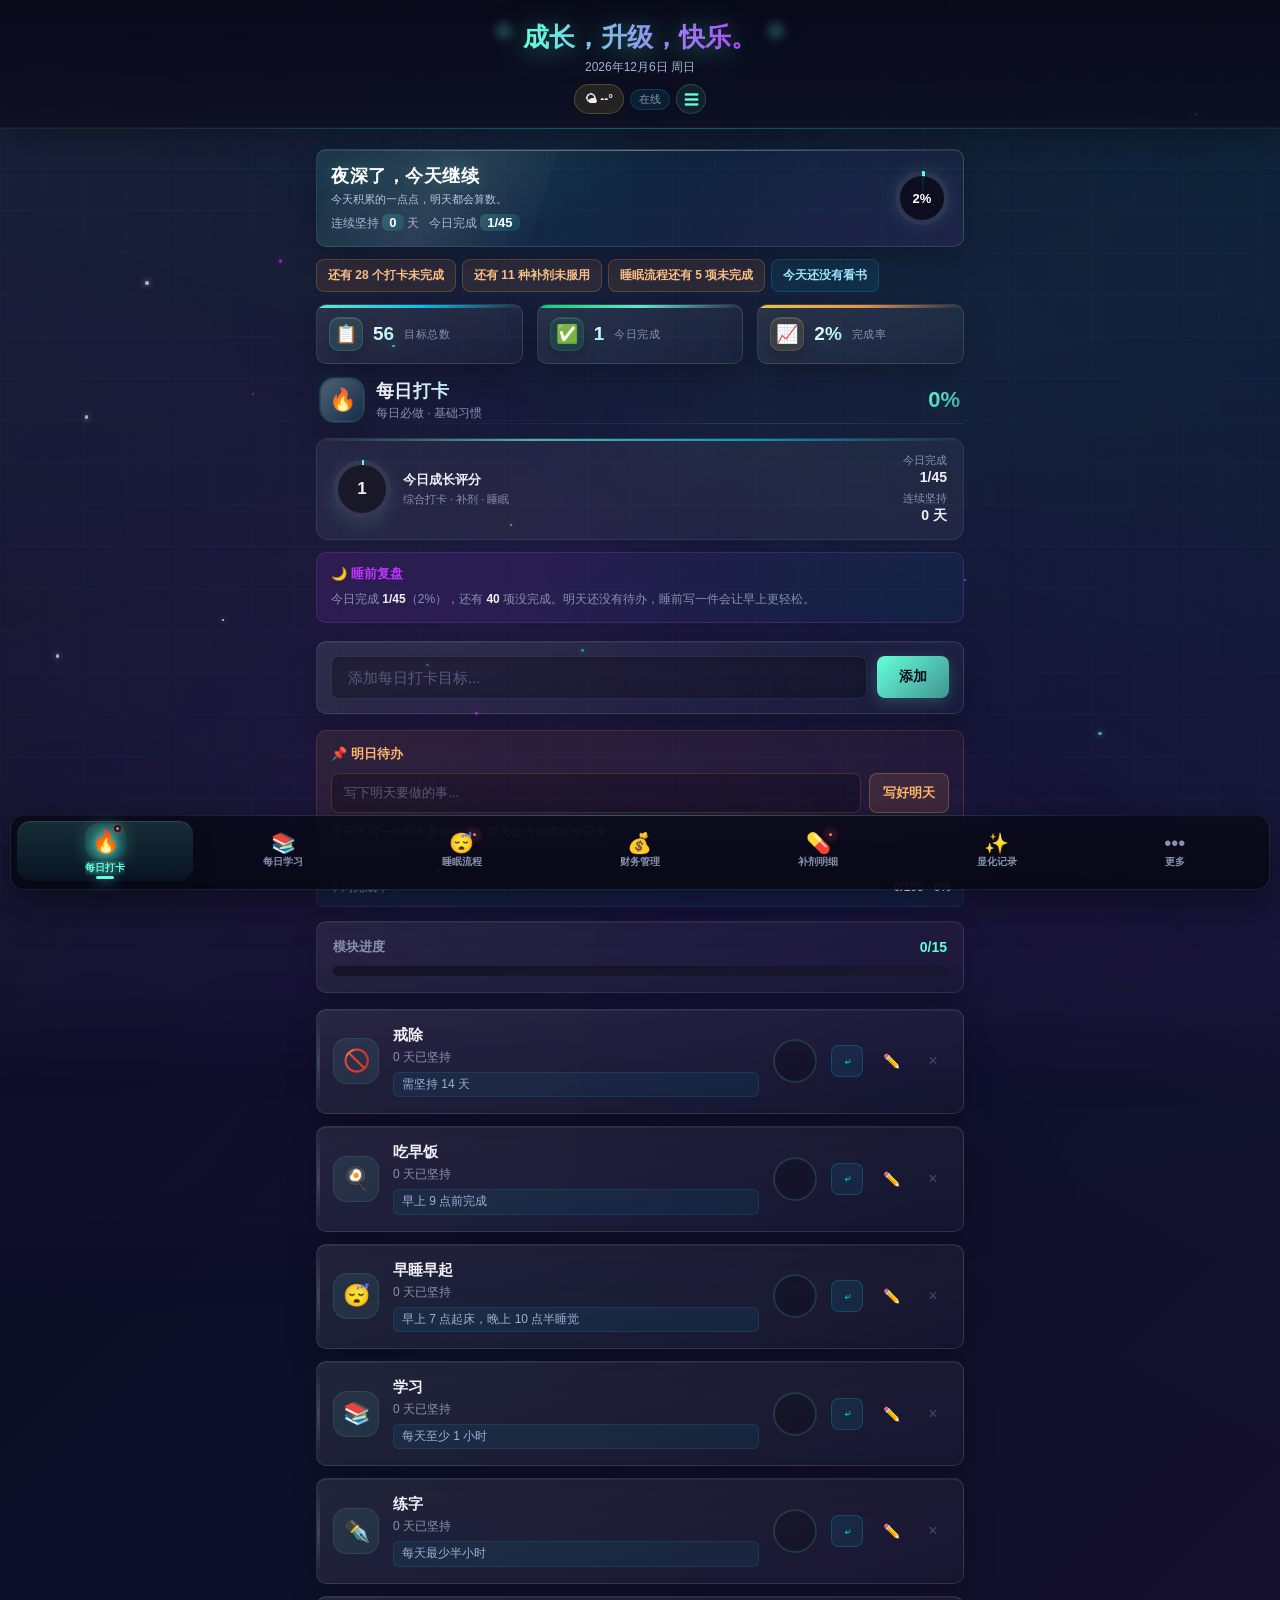
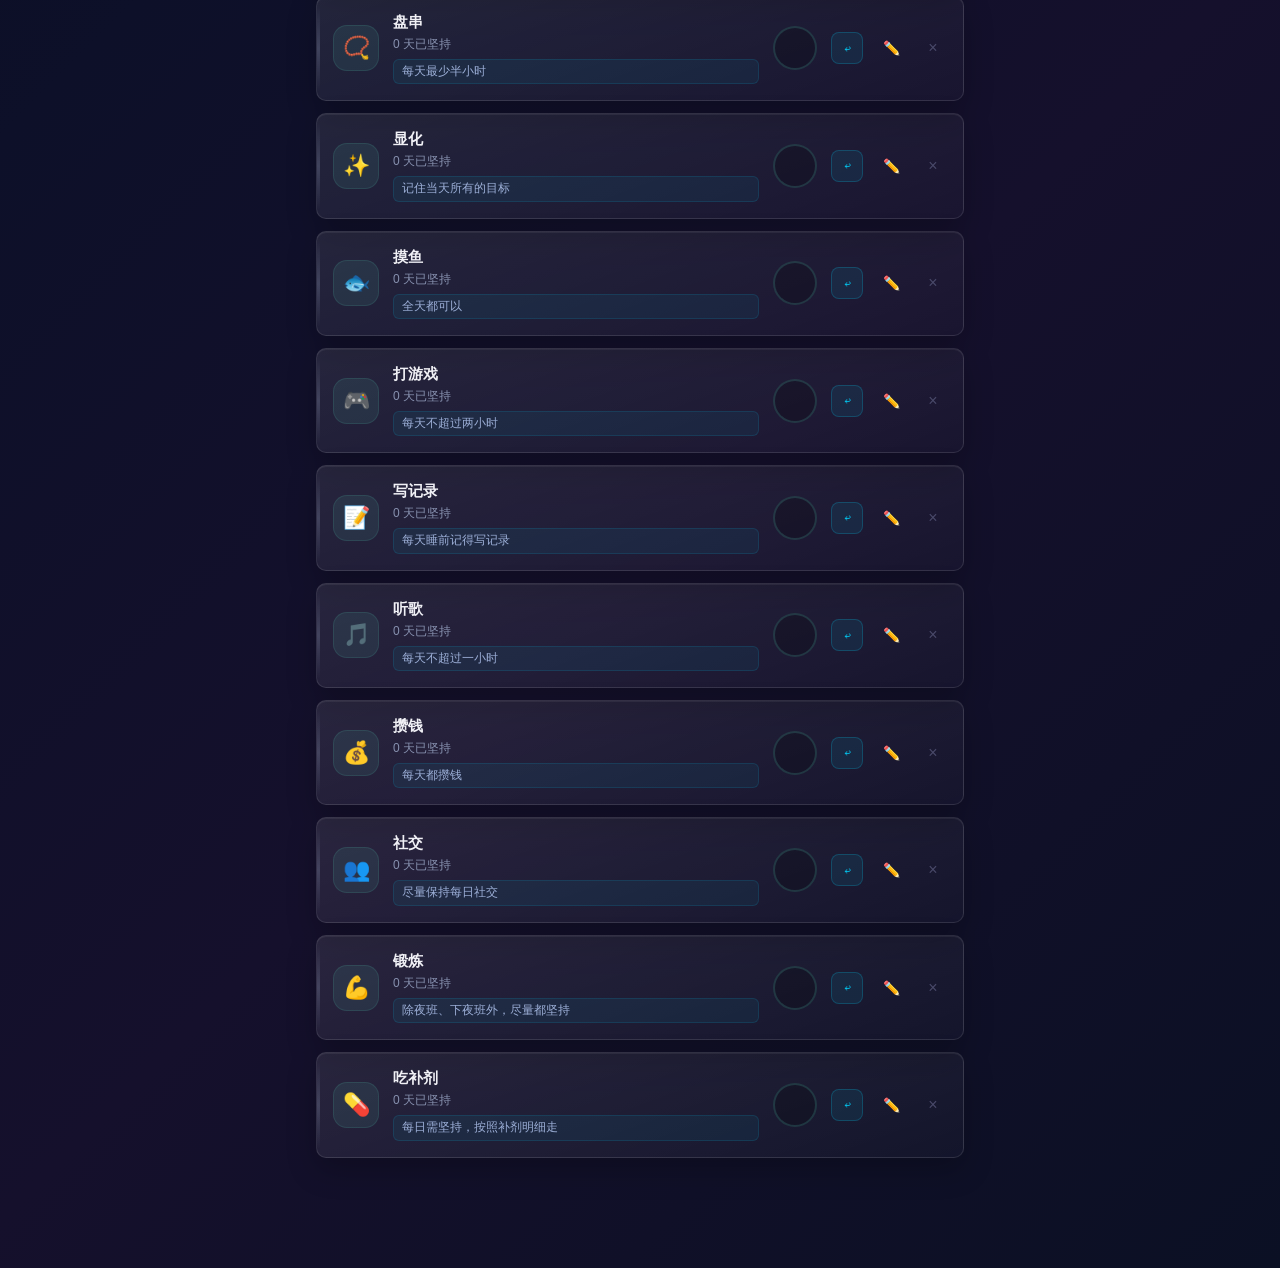
==== index.html @ 3c32c666 "初始提交：成长 APP（习惯打卡 + 财务管理 + 存款资产每日收益记账） - 14 个功能模块：打卡/日历/统计/学习/睡眠/财务/补剂/健身/购物/身体/读书/问答/显化/自由 - 财务模块新增：" ====
<!DOCTYPE html>
<html lang="zh-CN">
<head>
  <meta charset="UTF-8">
  <meta name="viewport" content="width=device-width, initial-scale=1.0, viewport-fit=cover">
  <meta name="theme-color" content="#0f0f23">
  <meta name="apple-mobile-web-app-capable" content="yes">
  <meta name="apple-mobile-web-app-status-bar-style" content="black-translucent">
  <meta name="apple-mobile-web-app-title" content="成长">
  <meta name="mobile-web-app-capable" content="yes">
  <meta name="application-name" content="成长">
  <meta name="msapplication-TileColor" content="#0f0f23">
  <meta name="msapplication-navbutton-color" content="#0f0f23">
  <link rel="apple-touch-icon" href="icon-192.png">
  <link rel="icon" type="image/png" href="icon-192.png">
  <link rel="manifest" href="manifest.webmanifest">
  <title>成长</title>
  <link rel="stylesheet" href="assets/app.css">
</head>
<body>
  <div class="splash-screen" id="splashScreen" aria-hidden="true">
    <div class="splash-backdrop">
      <div class="splash-sweep"></div>
      <div class="splash-stars">
        <span style="left:12%;top:18%"></span>
        <span style="left:78%;top:14%"></span>
        <span style="left:86%;top:62%"></span>
        <span style="left:16%;top:72%"></span>
        <span style="left:68%;top:84%"></span>
        <span style="left:34%;top:10%"></span>
      </div>
    </div>
    <div class="splash-mark">
      <div class="splash-ring"></div>
      <div class="splash-ring second"></div>
      <div class="splash-ring third"></div>
      <span class="splash-orbit one"></span>
      <span class="splash-orbit two"></span>
      <div class="splash-core">升</div>
      <span class="splash-spark one"></span>
      <span class="splash-spark two"></span>
      <span class="splash-spark three"></span>
      <span class="splash-spark four"></span>
    </div>
    <div class="splash-title">成长，升级，快乐。</div>
    <div class="splash-sub">你的每一步都算数</div>
    <div class="splash-bar"><i></i></div>
  </div>
  <div class="orb orb-1"></div>
  <div class="orb orb-2"></div>
  <div class="orb orb-3"></div>
  <div class="grid-bg"></div>
  <div class="bg-mesh"></div>
  <div class="bg-swirl"></div>
  <div class="bg-particles" id="starDustWrap" aria-hidden="true"></div>

  <header>
    <div class="header-brand">
      <h1>成长，升级，快乐。</h1>
      <div class="date" id="todayDate"></div>
    </div>
    <div class="header-actions">
      <span id="weatherWidget" class="weather-widget" onclick="updateWeather()" title="点击刷新天气">🌤 --°</span>
      <span id="netStatus" class="net-status">•••</span>
      <button class="header-menu-btn" onclick="openHeaderMenu()" title="更多工具" aria-label="更多工具">☰</button>
    </div>
  </header>

  <div class="container" role="main">
    <div id="dailyHero" class="daily-hero">
      <div class="daily-hero-main">
        <div class="daily-greeting" id="dailyGreeting"></div>
        <div class="daily-quote" id="dailyQuote"></div>
        <div class="daily-meta">
          <span>连续坚持 <b id="overallStreak">0</b> 天</span>
          <span>今日完成 <b id="heroDone">0/0</b></span>
        </div>
      </div>
      <div class="daily-hero-ring" id="heroRing"><span id="heroPct">0%</span></div>
    </div>

    <div id="dailyTips" class="daily-tips"></div>

    <div class="stats" id="statsBox">
      <div class="stat-card">
        <div class="icon-wrap">📋</div>
        <div class="num" id="sTotal">0</div>
        <div class="label">目标总数</div>
      </div>
      <div class="stat-card">
        <div class="icon-wrap">✅</div>
        <div class="num" id="sDone">0</div>
        <div class="label">今日完成</div>
      </div>
      <div class="stat-card">
        <div class="icon-wrap">📈</div>
        <div class="num" id="sRate">0%</div>
        <div class="label">完成率</div>
      </div>
    </div>

    <div id="moduleContent"></div>
  </div>

  <div id="updateBanner" class="update-banner" style="display:none">
    <span>发现新版本，请刷新</span>
    <button onclick="location.reload(true)">刷新</button>
  </div>

  <div id="achievementToast" class="achievement-toast" style="display:none"></div>

  <div id="lockOverlay" class="lock-overlay" style="display:none">
    <div class="lock-box">
      <div class="lock-icon">🔒</div>
      <input type="password" id="lockPinInput" inputmode="numeric" aria-label="PIN 码" maxlength="6" placeholder="输入 4-6 位 PIN">
      <button onclick="unlockApp()">解锁</button>
      <div class="lock-hint">应用已启用 PIN 保护</div>
    </div>
  </div>

  <div id="undoBar" class="undo-bar" style="display:none">
    <span id="undoText">已删除</span>
    <button onclick="undoLastDelete()">撤销</button>
  </div>

  <nav class="bottom-nav" role="navigation" aria-label="底部导航">
    <div class="nav-items" id="navItems"></div>
  </nav>

  <div class="overlay" id="navMoreOverlay" onclick="closeNavMore(event)">
    <div class="modal nav-more-modal" role="dialog" aria-modal="true"onclick="event.stopPropagation()">
      <div class="modal-header">
        <h3>全部模块</h3>
        <button class="close" aria-label="关闭" onclick="closeNavMore()">&times;</button>
      </div>
      <div class="nav-more-grid" id="navMoreGrid"></div>
    </div>
  </div>

  <div class="overlay" id="headerMenuOverlay" onclick="closeHeaderMenu(event)">
    <div class="modal header-menu-modal" role="dialog" aria-modal="true"onclick="event.stopPropagation()">
      <div class="modal-header">
        <h3>工具菜单</h3>
        <button class="close" aria-label="关闭" onclick="closeHeaderMenu()">&times;</button>
      </div>
      <div class="header-menu-grid">
        <button class="header-menu-item" onclick="closeHeaderMenu(); forceRefresh()"><span class="header-menu-icon">🔄</span><span>刷新</span></button>
        <button class="header-menu-item" onclick="closeHeaderMenu(); toggleBgMotion()"><span class="header-menu-icon">🌌</span><span>背景动态</span></button>
        <button class="header-menu-item" onclick="closeHeaderMenu(); openPersonalizeModal()"><span class="header-menu-icon">🎨</span><span>个性化</span></button>
        <button class="header-menu-item" onclick="closeHeaderMenu(); openBackupModal()"><span class="header-menu-icon">💾</span><span>备份</span></button>
        <button class="header-menu-item" onclick="closeHeaderMenu(); openStatsModal()"><span class="header-menu-icon">📊</span><span>统计</span></button>
        <button class="header-menu-item" onclick="closeHeaderMenu(); openWeeklyReport()"><span class="header-menu-icon">📅</span><span>周报</span></button>
        <button class="header-menu-item" onclick="closeHeaderMenu(); openCalendarOverviewModal()"><span class="header-menu-icon">📅</span><span>总览</span></button>
        <button class="header-menu-item" onclick="closeHeaderMenu(); openReminderModal()"><span class="header-menu-icon">🔔</span><span>提醒</span></button>
        <button class="header-menu-item" onclick="closeHeaderMenu(); openAchievementsModal()"><span class="header-menu-icon">🏆</span><span>成就</span></button>
        <button class="header-menu-item" onclick="closeHeaderMenu(); openPinModal()"><span class="header-menu-icon">🔒</span><span>锁</span></button>
        <button class="header-menu-item" onclick="closeHeaderMenu(); showDiagnostics()"><span class="header-menu-icon">🔍</span><span>诊断</span></button>
      </div>
    </div>
  </div>

  <div class="overlay" id="overlay" onclick="closeModal(event)">
    <div class="modal" role="dialog" aria-modal="true"onclick="event.stopPropagation()">
      <div class="modal-header">
        <h3 id="modalTitle">打卡记录</h3>
        <button class="close" aria-label="关闭" onclick="closeModal()">&times;</button>
      </div>
      <div class="calendar" id="calendar"></div>
    </div>
  </div>

  <div class="overlay" id="noteOverlay" onclick="closeNoteModal(event)">
    <div class="modal wide" role="dialog" aria-modal="true"onclick="event.stopPropagation()">
      <div class="modal-header">
        <h3 id="noteModalTitle">记录数据</h3>
        <button class="close" aria-label="关闭" onclick="closeNoteModal()">&times;</button>
      </div>
      <p style="font-size:13px;color:var(--text2);margin-bottom:12px;">记录本次打卡的相关数据或备注：</p>
      <textarea class="note-input" id="noteInput" placeholder="输入数据..."></textarea>
      <div class="modal-actions">
        <button class="btn-secondary" onclick="closeNoteModal()">取消</button>
        <button class="btn-primary" onclick="confirmNote()">确认打卡</button>
      </div>
    </div>
  </div>

  <div class="overlay" id="fuelOverlay" onclick="closeFuelModal(event)">
    <div class="modal wide" role="dialog" aria-modal="true"onclick="event.stopPropagation()">
      <div class="modal-header">
        <h3>⛽ 加油记录</h3>
        <button class="close" aria-label="关闭" onclick="closeFuelModal()">&times;</button>
      </div>
      <div class="body-form-row">
        <label>加油日期</label>
        <input type="date" class="fund-form-input" id="fuelDate">
      </div>
      <div class="body-form-row">
        <div class="form-grid">
          <div>
            <label>加油时间</label>
            <input type="time" class="fund-form-input" id="fuelTime">
          </div>
          <div>
            <label>加油量（升）</label>
            <input type="number" class="fund-form-input" id="fuelLiters" min="0" step="0.01" placeholder="如：45.6">
          </div>
        </div>
      </div>
      <div class="body-form-row">
        <label>本次加油后一共走了多远（公里）</label>
        <input type="number" class="fund-form-input" id="fuelDistance" min="0" step="0.1" placeholder="如：520">
      </div>
      <div class="modal-actions">
        <button class="btn-secondary" id="fuelDeleteBtn" onclick="deleteFuelRecord()" style="display:none">取消本次记录</button>
        <button class="btn-secondary" onclick="closeFuelModal()">取消</button>
        <button class="btn-primary" onclick="saveFuelRecord()">保存</button>
      </div>
    </div>
  </div>

  <div class="overlay" id="makeupOverlay" onclick="closeMakeupModal(event)">
    <div class="modal" role="dialog" aria-modal="true"onclick="event.stopPropagation()">
      <div class="modal-header">
        <h3>↩ 补卡</h3>
        <button class="close" aria-label="关闭" onclick="closeMakeupModal()">&times;</button>
      </div>
      <input type="hidden" id="makeupHabitId">
      <input type="hidden" id="makeupModuleId">
      <div class="reminder-row">
        <label>补卡日期</label>
        <input type="date" class="fund-form-input" id="makeupDate">
      </div>
      <div class="reminder-row">
        <label>备注（可选）</label>
        <textarea class="note-input" id="makeupNote" placeholder="例如：当天太忙忘记打卡，事后补记..." style="min-height:80px;margin-bottom:0"></textarea>
      </div>
      <div class="modal-actions">
        <button class="btn-secondary" onclick="closeMakeupModal()">取消</button>
        <button class="btn-primary" onclick="saveMakeupRecord()">确认补卡</button>
      </div>
    </div>
  </div>

  <!-- 目标设置弹窗 -->
  <div class="overlay" id="targetOverlay" onclick="closeTargetModal(event)">
    <div class="modal" role="dialog" aria-modal="true"onclick="event.stopPropagation()">
      <div class="modal-header">
        <h3>🎯 目标与预算</h3>
        <button class="close" aria-label="关闭" onclick="closeTargetModal()">&times;</button>
      </div>
      <p style="font-size:13px;color:var(--text2);margin-bottom:8px">设定你的存款目标金额：</p>
      <input type="number" class="money-input" id="targetInput" placeholder="输入目标金额" min="0" step="0.01">
      <p style="font-size:13px;color:var(--text2);margin-bottom:8px">设置本月支出预算（0 表示不限制）：</p>
      <input type="number" class="money-input" id="budgetInput" placeholder="输入本月预算" min="0" step="0.01">
      <input type="text" class="note-input" id="targetNoteInput" placeholder="目标备注（如：买房首付、旅游基金...）" style="min-height:44px;margin-bottom:16px">
      <div class="modal-actions">
        <button class="btn-secondary" onclick="closeTargetModal()">取消</button>
        <button class="btn-primary" onclick="saveTarget()">保存目标</button>
      </div>
    </div>
  </div>

  <!-- 显化记录添加弹窗 -->
  <div class="overlay" id="manifestRecordOverlay" onclick="closeManifestRecordModal(event)">
    <div class="modal wide" role="dialog" aria-modal="true"onclick="event.stopPropagation()">
      <div class="modal-header">
        <h3>✨ 添加显化记录</h3>
        <button class="close" aria-label="关闭" onclick="closeManifestRecordModal()">&times;</button>
      </div>
      <div class="fund-form-row">
        <label>日期</label>
        <input type="date" class="fund-form-input" id="manifestRecordDate">
      </div>
      <div class="fund-form-row">
        <label>显化感受 / 肯定语</label>
        <textarea class="note-input" id="manifestRecordContent" placeholder="写下你今天的显化感受、肯定语或可视化内容..." style="min-height:60px;margin-bottom:0"></textarea>
      </div>
      <div class="fund-form-row">
        <label>接收到的迹象（可选）</label>
        <input type="text" class="fund-form-input" id="manifestRecordSigns" placeholder="如：看到了天使数字、遇到了巧合...">
      </div>
      <div class="fund-form-row">
        <label>感恩内容（可选）</label>
        <input type="text" class="fund-form-input" id="manifestRecordGratitude" placeholder="感谢宇宙、感谢自己...">
      </div>
      <div class="modal-actions">
        <button class="btn-secondary" onclick="closeManifestRecordModal()">取消</button>
        <button class="btn-primary" onclick="saveManifestRecord()">保存记录</button>
      </div>
    </div>
  </div>

  <!-- 诊断弹窗 -->
  <div class="overlay" id="diagOverlay" onclick="if(event.target===this)this.classList.remove('show')">
    <div class="modal wide" role="dialog" aria-modal="true"onclick="event.stopPropagation()">
      <div class="modal-header">
        <h3>🔍 数据诊断</h3>
        <button class="close" aria-label="关闭" onclick="document.getElementById('diagOverlay').classList.remove('show')">&times;</button>
      </div>
      <pre id="diagContent" style="font-size:12px;color:var(--text);background:rgba(0,0,0,0.3);padding:12px;border-radius:8px;max-height:300px;overflow-y:auto;white-space:pre-wrap;word-break:break-all"></pre>
      <div class="modal-actions">
        <button class="btn-secondary" onclick="document.getElementById('diagOverlay').classList.remove('show')">关闭</button>
        <button class="btn-primary" onclick="resetAllData()" style="background:linear-gradient(135deg,var(--danger),#ff9f43)">⚠️ 重置所有数据</button>
      </div>
    </div>
  </div>

  <!-- 备份与恢复弹窗 -->
  <div class="overlay" id="backupOverlay" onclick="closeBackupModal(event)">
    <div class="modal wide" role="dialog" aria-modal="true"onclick="event.stopPropagation()">
      <div class="modal-header">
        <h3>💾 备份与恢复</h3>
        <button class="close" aria-label="关闭" onclick="closeBackupModal()">&times;</button>
      </div>
      <input type="file" id="backupFileInput" accept=".json,application/json" style="display:none" onchange="importBackupFile(event)">
      <div class="backup-section">
        <div class="backup-section-title">手动备份</div>
        <div class="backup-actions">
          <button class="backup-btn primary" onclick="exportBackup()">📤 导出备份</button>
          <button class="backup-btn" onclick="document.getElementById('backupFileInput').click()">📥 导入备份</button>
          <button class="backup-btn" onclick="copyBackupToClipboard()">📋 复制备份文本</button>
          <button class="backup-btn" onclick="pasteBackupFromClipboard()">📋 从剪贴板导入</button>
        </div>
        <p class="backup-hint">导出 JSON 保存到手机或电脑，也可以复制备份文本发到微信/文件传输助手，换设备时粘贴导入。</p>
      </div>
      <div class="backup-section">
        <div class="backup-section-title">🔒 加密备份（更安全）</div>
        <div class="backup-actions">
          <button class="backup-btn primary" onclick="exportEncryptedBackup()">🔐 导出加密备份</button>
          <button class="backup-btn" onclick="document.getElementById('encryptedBackupFileInput').click()">🔓 导入加密备份</button>
        </div>
        <input type="file" id="encryptedBackupFileInput" accept=".bin,.enc" style="display:none" onchange="importEncryptedBackupFile(event)">
        <p class="backup-hint">加密备份需要设置密码，数据以二进制格式保存，即使文件被他人获取也无法读取内容。</p>
      </div>
      <div class="backup-section">
        <div class="backup-section-title">删除 / 重置前自动备份</div>
        <div id="autoBackupList" class="backup-list"></div>
      </div>
      <div class="modal-actions">
        <button class="btn-secondary" onclick="closeBackupModal()">关闭</button>
      </div>
    </div>
  </div>

  <!-- 通用编辑弹窗 -->
  <div class="overlay" id="editOverlay" onclick="closeEditModal(event)">
    <div class="modal wide" role="dialog" aria-modal="true"onclick="event.stopPropagation()">
      <div class="modal-header">
        <h3 id="editModalTitle">编辑</h3>
        <button class="close" aria-label="关闭" onclick="closeEditModal()">&times;</button>
      </div>
      <div id="editFormFields"></div>
      <div class="modal-actions">
        <button class="btn-secondary" onclick="closeEditModal()">取消</button>
        <button class="btn-primary" onclick="saveEditModal()">保存</button>
      </div>
    </div>
  </div>

  <!-- 统计弹窗 -->
  <div class="overlay" id="statsOverlay" onclick="closeStatsModal(event)">
    <div class="modal wide" role="dialog" aria-modal="true"onclick="event.stopPropagation()">
      <div class="modal-header">
        <h3>📊 打卡统计</h3>
        <button class="close" aria-label="关闭" onclick="closeStatsModal()">&times;</button>
      </div>
      <div class="stats-range-tabs">
        <button class="stats-range-btn active" data-range="1" onclick="setStatsRange(1)">今日</button>
        <button class="stats-range-btn" data-range="7" onclick="setStatsRange(7)">近7日</button>
        <button class="stats-range-btn" data-range="30" onclick="setStatsRange(30)">近30日</button>
        <button class="stats-range-btn" data-range="365" onclick="setStatsRange(365)">近365日</button>
      </div>
      <div class="report-actions">
        <button class="report-btn" onclick="exportReportCSV(statsRange)">📄 导出CSV</button>
        <button class="report-btn" onclick="copyStatsReport()">📋 复制报告</button>
      </div>
      <div class="stats-chart-section">
        <div class="stats-chart-title">📈 全局成长评分</div>
        <canvas class="stats-chart" id="statsGrowthChart"></canvas>
      </div>
      <div class="stats-chart-section">
        <div class="stats-chart-title">✅ 打卡完成率</div>
        <canvas class="stats-chart" id="statsCheckinChart"></canvas>
      </div>
      <div class="stats-chart-section">
        <div class="stats-chart-title">💊 补剂服用率</div>
        <canvas class="stats-chart" id="statsSupplementChart"></canvas>
      </div>
      <div class="stats-chart-section">
        <div class="stats-chart-title">✨ 显化记录数</div>
        <canvas class="stats-chart" id="statsManifestChart"></canvas>
      </div>
      <div class="modal-actions">
        <button class="btn-secondary" onclick="closeStatsModal()">关闭</button>
      </div>
    </div>
  </div>

  <!-- 每周复盘弹窗 -->
  <div class="overlay" id="weeklyOverlay" onclick="closeWeeklyReport(event)">
    <div class="modal wide" role="dialog" aria-modal="true"onclick="event.stopPropagation()">
      <div class="modal-header">
        <h3>📅 每周复盘</h3>
        <button class="close" aria-label="关闭" onclick="closeWeeklyReport()">&times;</button>
      </div>
      <div id="weeklyReportContent"></div>
      <div class="modal-actions">
        <button class="btn-secondary" onclick="closeWeeklyReport()">关闭</button>
      </div>
    </div>
  </div>

  <!-- 个性化弹窗 -->
  <div class="overlay" id="personalizeOverlay" onclick="closePersonalizeModal(event)">
    <div class="modal wide" role="dialog" aria-modal="true"onclick="event.stopPropagation()">
      <div class="modal-header">
        <h3>🎨 视觉与个性化</h3>
        <button class="close" aria-label="关闭" onclick="closePersonalizeModal()">&times;</button>
      </div>
      <div id="personalizeContent"></div>
      <div class="modal-actions">
        <button class="btn-secondary" onclick="closePersonalizeModal()">关闭</button>
      </div>
    </div>
  </div>

  <!-- 日历总览弹窗 -->
  <div class="overlay" id="calendarOverlay" onclick="closeCalendarOverviewModal(event)">
    <div class="modal wide" role="dialog" aria-modal="true"onclick="event.stopPropagation()">
      <div class="modal-header">
        <h3>📅 日历总览</h3>
        <button class="close" aria-label="关闭" onclick="closeCalendarOverviewModal()">&times;</button>
      </div>
      <div class="calendar-nav">
        <button class="calendar-nav-btn" onclick="changeCalendarMonth(-1)">‹</button>
        <span id="calendarOverviewMonth"></span>
        <button class="calendar-nav-btn" onclick="changeCalendarMonth(1)">›</button>
      </div>
      <div id="calendarOverviewBody"></div>
      <div class="calendar-legend">
        <span><span class="legend-dot check"></span> 打卡</span>
        <span><span class="legend-dot supp"></span> 补剂</span>
        <span><span class="legend-dot mani"></span> 显化</span>
      </div>
      <div class="modal-actions">
        <button class="btn-secondary" onclick="closeCalendarOverviewModal()">关闭</button>
      </div>
    </div>
  </div>

  <!-- 每日提醒弹窗 -->
  <div class="overlay" id="reminderOverlay" onclick="closeReminderModal(event)">
    <div class="modal" role="dialog" aria-modal="true"onclick="event.stopPropagation()">
      <div class="modal-header">
        <h3>🔔 每日提醒</h3>
        <button class="close" aria-label="关闭" onclick="closeReminderModal()">&times;</button>
      </div>
      <div class="reminder-row">
        <label>打卡提醒时间</label>
        <input type="time" class="fund-form-input" id="reminderCheckinTime" value="09:00">
      </div>
      <div class="reminder-row">
        <label>早晨补剂提醒</label>
        <input type="time" class="fund-form-input" id="reminderMorningTime" value="08:30">
      </div>
      <div class="reminder-row">
        <label>中午补剂提醒</label>
        <input type="time" class="fund-form-input" id="reminderNoonTime" value="12:30">
      </div>
      <div class="reminder-row">
        <label>晚上补剂提醒</label>
        <input type="time" class="fund-form-input" id="reminderEveningTime" value="20:00">
      </div>
      <div class="reminder-row">
        <label>运动后补剂提醒</label>
        <input type="time" class="fund-form-input" id="reminderWorkoutTime" value="18:30">
      </div>
      <div class="reminder-row">
        <label class="switch-label"><input type="checkbox" id="reminderEnabled"> 开启每日提醒</label>
      </div>
      <div class="reminder-row">
        <label class="switch-label"><input type="checkbox" id="reminderSmartMode" checked> 只提醒未完成项目</label>
      </div>
      <p class="reminder-hint">提醒在应用打开时生效；真正的后台推送需要服务器支持。</p>
      <div class="modal-actions">
        <button class="btn-secondary" onclick="closeReminderModal()">取消</button>
        <button class="btn-primary" onclick="saveReminderSettings()">保存</button>
      </div>
    </div>
  </div>

  <div class="overlay" id="pinOverlay" onclick="closePinModal(event)">
    <div class="modal" role="dialog" aria-modal="true"onclick="event.stopPropagation()">
      <div class="modal-header">
        <h3>🔒 PIN 保护</h3>
        <button class="close" aria-label="关闭" onclick="closePinModal()">&times;</button>
      </div>
      <div class="reminder-row">
        <label>当前 PIN（未设置则留空）</label>
        <input type="password" class="fund-form-input" id="pinCurrent" inputmode="numeric" maxlength="6" placeholder="4-6 位数字">
      </div>
      <div class="reminder-row">
        <label>新 PIN（留空并确认则关闭锁定）</label>
        <input type="password" class="fund-form-input" id="pinNew" inputmode="numeric" maxlength="6" placeholder="4-6 位数字">
      </div>
      <div class="reminder-row">
        <label>确认新 PIN</label>
        <input type="password" class="fund-form-input" id="pinConfirm" inputmode="numeric" maxlength="6" placeholder="再次输入">
      </div>
      <div class="modal-actions">
        <button class="btn-secondary" onclick="closePinModal()">取消</button>
        <button class="btn-primary" onclick="savePinSettings()">保存</button>
      </div>
    </div>
  </div>

  <!-- 成就弹窗 -->
  <div class="overlay" id="achievementsOverlay" onclick="closeAchievementsModal(event)">
    <div class="modal wide" role="dialog" aria-modal="true"onclick="event.stopPropagation()">
      <div class="modal-header">
        <h3>🏆 打卡成就</h3>
        <button class="close" aria-label="关闭" onclick="closeAchievementsModal()">&times;</button>
      </div>
      <div id="achievementsList" class="achievements-list"></div>
      <div class="modal-actions">
        <button class="btn-secondary" onclick="closeAchievementsModal()">关闭</button>
      </div>
    </div>
  </div>

  <!-- 交易记录弹窗 -->
  <div class="overlay" id="txOverlay" onclick="closeTxModal(event)">
    <div class="modal" role="dialog" aria-modal="true"onclick="event.stopPropagation()">
      <div class="modal-header">
        <h3 id="txModalTitle">记录收支</h3>
        <button class="close" aria-label="关闭" onclick="closeTxModal()">&times;</button>
      </div>
      <input type="hidden" id="txType" value="income">
      <p style="font-size:13px;color:var(--text2);margin-bottom:8px">分类：</p>
      <select class="fund-form-input" id="txCategory" style="margin-bottom:12px"></select>
      <p style="font-size:13px;color:var(--text2);margin-bottom:8px">金额：</p>
      <input type="number" class="money-input" id="txAmount" placeholder="0.00" min="0.01" step="0.01">
      <p style="font-size:13px;color:var(--text2);margin-bottom:8px">备注（可选）：</p>
      <input type="text" class="note-input" id="txNote" placeholder="如：工资、奖金、餐饮、交通..." style="min-height:44px;margin-bottom:16px">
      <div class="modal-actions">
        <button class="btn-secondary" onclick="closeTxModal()">取消</button>
        <button class="btn-primary" onclick="saveTransaction()">确认</button>
      </div>
    </div>
  </div>

  <!-- 存款资产弹窗 -->
  <div class="overlay" id="depositOverlay" onclick="closeDepositModal(event)">
    <div class="modal" role="dialog" aria-modal="true" onclick="event.stopPropagation()">
      <div class="modal-header">
        <h3 id="depModalTitle">添加存款</h3>
        <button class="close" aria-label="关闭" onclick="closeDepositModal()">&times;</button>
      </div>
      <input type="hidden" id="depId">
      <p style="font-size:13px;color:var(--text2);margin-bottom:8px">产品名称：</p>
      <input type="text" class="note-input" id="depName" placeholder="如：超长期特别国债（30年期）" style="min-height:44px;margin-bottom:12px">
      <p style="font-size:13px;color:var(--text2);margin-bottom:8px">银行 / 渠道：</p>
      <input type="text" class="note-input" id="depBank" placeholder="如：工商银行" style="min-height:44px;margin-bottom:12px">
      <p style="font-size:13px;color:var(--text2);margin-bottom:8px">金额（万元）：</p>
      <input type="number" class="money-input" id="depAmountWan" placeholder="1200" min="0.01" step="0.01">
      <p style="font-size:13px;color:var(--text2);margin-bottom:8px">年利率（%）：</p>
      <input type="number" class="money-input" id="depRatePct" placeholder="2.20" min="0" max="15" step="0.01">
      <p style="font-size:13px;color:var(--text2);margin-bottom:8px">期限：</p>
      <input type="text" class="note-input" id="depTerm" placeholder="如：30年 / 5年 / 3个月 / 活期" style="min-height:44px;margin-bottom:16px">
      <div class="modal-actions">
        <button class="btn-secondary" onclick="closeDepositModal()">取消</button>
        <button class="btn-primary" onclick="saveDeposit()">确认</button>
      </div>
    </div>
  </div>

  <!-- 身体记录弹窗 -->
  <div class="overlay" id="bodyOverlay" onclick="closeBodyModal(event)">
    <div class="modal" role="dialog" aria-modal="true"onclick="event.stopPropagation()">
      <div class="modal-header">
        <h3 id="bodyModalTitle">记录身体变化</h3>
        <button class="close" aria-label="关闭" onclick="closeBodyModal()">&times;</button>
      </div>
      <div class="body-form-row">
        <label>日期</label>
        <input type="date" class="fund-form-input" id="bodyDate">
      </div>
      <div class="body-form-row">
        <div class="form-grid">
          <div>
            <label>类型</label>
            <select class="fund-form-input" id="bodyCategory">
              <option value="健身">💪 健身</option>
              <option value="补剂">💊 补剂</option>
              <option value="整体">🧬 整体状态</option>
              <option value="睡眠">😴 睡眠</option>
              <option value="其他">📝 其他</option>
            </select>
          </div>
          <div>
            <label>阶段</label>
            <select class="fund-form-input" id="bodyPhase">
              <option>刚开始</option>
              <option>第1周</option>
              <option>第2周</option>
              <option>第3周</option>
              <option>第1个月</option>
              <option>第2个月</option>
              <option>第3个月</option>
              <option>其他阶段</option>
            </select>
          </div>
        </div>
      </div>
      <div class="body-form-row">
        <label>具体变化 / 感受（可留空，只要下面填了至少一项测量值）</label>
        <textarea class="note-input" id="bodyContent" placeholder="例如：训练耐力提升，睡眠更深，精力更稳定，胃口变好..." style="min-height:100px;margin-bottom:0"></textarea>
      </div>
      <div class="body-form-row">
        <div class="form-grid">
          <div>
            <label>体重（kg，可选）</label>
            <input type="number" class="fund-form-input" id="bodyWeight" step="0.1" min="0">
          </div>
          <div>
            <label>腰围（cm，可选）</label>
            <input type="number" class="fund-form-input" id="bodyWaist" step="0.5" min="0">
          </div>
        </div>
      </div>
      <div class="body-form-row">
        <div class="form-grid">
          <div>
            <label>静息心率（次/分，可选）</label>
            <input type="number" class="fund-form-input" id="bodyRhr" step="1" min="0" max="250">
          </div>
          <div>
            <label>睡眠（小时，可选）</label>
            <input type="number" class="fund-form-input" id="bodySleep" step="0.5" min="0" max="24">
          </div>
        </div>
      </div>
      <div class="body-form-row">
        <div class="form-grid">
          <div>
            <label>收缩压（mmHg，可选）</label>
            <input type="number" class="fund-form-input" id="bodySys" step="1" min="0" max="300">
          </div>
          <div>
            <label>舒张压（mmHg，可选）</label>
            <input type="number" class="fund-form-input" id="bodyDia" step="1" min="0" max="200">
          </div>
        </div>
      </div>
      <div class="body-form-row">
        <label>整体状态</label>
        <div class="body-rating-options" id="bodyRatingOptions"></div>
      </div>
      <div class="modal-actions">
        <button class="btn-secondary" onclick="closeBodyModal()">取消</button>
        <button class="btn-primary" onclick="saveBodyRecord()">保存</button>
      </div>
    </div>
  </div>

  <!-- 购物清单弹窗 -->
  <div class="overlay" id="shoppingOverlay" onclick="closeShoppingModal(event)">
    <div class="modal wide" role="dialog" aria-modal="true"onclick="event.stopPropagation()">
      <div class="modal-header">
        <h3 id="shoppingModalTitle">记录购物</h3>
        <button class="close" aria-label="关闭" onclick="closeShoppingModal()">&times;</button>
      </div>
      <div class="body-form-row">
        <label>物品名称</label>
        <input type="text" class="fund-form-input" id="shoppingName" placeholder="如：筋膜枪、降噪耳机、护腰靠垫" maxlength="40">
      </div>
      <div class="body-form-row">
        <label>状态</label>
        <select class="fund-form-input" id="shoppingStatus">
          <option value="plan">📋 计划中</option>
          <option value="bought">✅ 已购买</option>
        </select>
      </div>
      <div class="body-form-row">
        <div class="form-grid">
          <div>
            <label>价格（元）</label>
            <input type="number" class="fund-form-input" id="shoppingPrice" placeholder="如：299" min="0" step="0.01">
          </div>
          <div>
            <label>购买日期</label>
            <input type="date" class="fund-form-input" id="shoppingDate">
          </div>
        </div>
      </div>
      <div class="body-form-row">
        <label>用在哪些地方</label>
        <input type="text" class="fund-form-input" id="shoppingPlaces" placeholder="如：家里、健身房、夜班休息室、通勤路上" maxlength="80">
      </div>
      <div class="body-form-row">
        <label>实用性</label>
        <div class="body-rating-options" id="shoppingPracticalityOptions"></div>
      </div>
      <div class="body-form-row">
        <label>买后开心度</label>
        <div class="body-rating-options" id="shoppingHappinessOptions"></div>
      </div>
      <div class="body-form-row">
        <label>使用感受 / 备注（可选）</label>
        <textarea class="note-input" id="shoppingNote" placeholder="例如：每周用 3 次，值回票价；再买同类会选更轻的..." style="min-height:90px;margin-bottom:0"></textarea>
      </div>
      <div class="modal-actions">
        <button class="btn-secondary" onclick="closeShoppingModal()">取消</button>
        <button class="btn-primary" onclick="saveShoppingItem()">保存</button>
      </div>
    </div>
  </div>

  <!-- 看书记录弹窗 -->
  <div class="overlay" id="readingOverlay" onclick="closeReadingModal(event)">
    <div class="modal wide" role="dialog" aria-modal="true"onclick="event.stopPropagation()">
      <div class="modal-header">
        <h3 id="readingModalTitle">记录读书</h3>
        <button class="close" aria-label="关闭" onclick="closeReadingModal()">&times;</button>
      </div>
      <input type="hidden" id="readingId">
      <div class="body-form-row">
        <label>书名</label>
        <input type="text" class="fund-form-input" id="readingBookName" placeholder="如：活着、三体、原子习惯" maxlength="40">
      </div>
      <div class="body-form-row">
        <div class="form-grid">
          <div>
            <label>作者（可选）</label>
            <input type="text" class="fund-form-input" id="readingAuthor" placeholder="如：余华" maxlength="20">
          </div>
          <div>
            <label>日期</label>
            <input type="date" class="fund-form-input" id="readingDate">
          </div>
        </div>
      </div>
      <div class="body-form-row">
        <div class="form-grid">
          <div>
            <label>阅读时长（分钟）</label>
            <input type="number" class="fund-form-input" id="readingMinutes" placeholder="如：60" min="1" step="1">
          </div>
          <div>
            <label>阅读页数（可选）</label>
            <input type="number" class="fund-form-input" id="readingPages" placeholder="如：35" min="1" step="1">
          </div>
        </div>
      </div>
      <div class="body-form-row">
        <label>状态</label>
        <select class="fund-form-input" id="readingStatus">
          <option value="在读">📖 在读</option>
          <option value="读完">✅ 读完</option>
          <option value="想读">⭐ 想读</option>
        </select>
      </div>
      <div class="body-form-row">
        <label>阅读笔记 / 感想（可选）</label>
        <textarea class="note-input" id="readingNote" placeholder="例如：今天读到第 3 章，收获是..." style="min-height:90px;margin-bottom:0"></textarea>
      </div>
      <div class="modal-actions">
        <button class="btn-secondary" onclick="closeReadingModal()">取消</button>
        <button class="btn-primary" onclick="saveReadingRecord()">保存</button>
      </div>
    </div>
  </div>

  <script src="main.js"></script>
</body>
</html>
---- assets/app.css ----
:root{--bg:#0f0f23;--card:#ffffff0e;--card-solid:#181828;--text:#f0f0f5;--text2:#8892b0;--primary:#64ffda;--primary-dim:#64ffda26;--accent1:#bd34fe;--accent2:#00d4ff;--accent3:#ff6b6b;--accent4:#ffd93d;--accent5:#6bcb77;--accent6:#4d96ff;--accent7:#ff9f43;--success:#00e676;--danger:#ff5252;--warning:#ffd740;--radius-sm:8px;--radius:10px;--radius-lg:12px}*{box-sizing:border-box;-webkit-tap-highlight-color:transparent;margin:0;padding:0}@keyframes bgMeshFlow{0%,to{transform:translate(-3%,-2.5%)scale(1)}50%{transform:translate(3%,2.5%)scale(1.14)}}@keyframes bgMeshFlowReverse{0%,to{transform:translate(3%,2.5%)scale(1.04)}50%{transform:translate(-3%,-2.5%)scale(1.16)}}@keyframes bgSwirlRotate{0%{transform:rotate(0)scale(1)}50%{transform:rotate(180deg)scale(1.12)}to{transform:rotate(360deg)scale(1)}}@keyframes heroSweep{0%,55%{left:-45%}to{left:125%}}@keyframes cardGlow{0%,to{border-color:#64ffda29;box-shadow:inset 0 1px #ffffff14,0 10px 28px #00000038,0 0 #64ffda00}50%{border-color:#64ffda57;box-shadow:inset 0 1px #ffffff14,0 12px 34px #00000042,0 0 26px #64ffda2e}}@keyframes weatherGlow{0%,to{box-shadow:0 0 #ffd74000}50%{box-shadow:0 0 16px #ffd74047}}@keyframes btnSweep{0%,55%{left:-60%}to{left:140%}}@keyframes moduleEnter{0%{opacity:0;transform:translateY(10px)}to{opacity:1;transform:translateY(0)}}@keyframes progressFlow{0%{background-position:0%}to{background-position:200%}}@keyframes titleFlow{0%{background-position:0%}to{background-position:200%}}@keyframes iconWiggle{0%,to{transform:rotate(0)}30%{transform:rotate(-7deg)}70%{transform:rotate(7deg)}}@keyframes bigGlow{0%,to{filter:drop-shadow(0 10px 28px #64ffda1f)}50%{filter:drop-shadow(0 16px 40px #64ffda47)}}@keyframes twinkle{0%,to{opacity:.25;transform:scale(.85)}50%{opacity:1;transform:scale(1.15)}}@keyframes progressGlow{0%,to{filter:drop-shadow(0 0 #64ffda00)}50%{filter:drop-shadow(0 0 14px #64ffda59)}}@keyframes iconGlow{0%,to{box-shadow:0 4px 15px #0000004d,0 0 #64ffda00}50%{box-shadow:0 4px 15px #0000004d,0 0 20px #64ffda47}}@keyframes float{0%,to{transform:translateY(0)}50%{transform:translateY(-10px)}}@keyframes pulse-glow{0%,to{box-shadow:0 0 20px #64ffda1a}50%{box-shadow:0 0 40px #64ffda4d}}@keyframes shimmer{0%{background-position:-200% 0}to{background-position:200% 0}}@keyframes scaleIn{0%{opacity:0;transform:scale(.9)}to{opacity:1;transform:scale(1)}}@keyframes slideUp{0%{opacity:0;transform:translateY(20px)}to{opacity:1;transform:translateY(0)}}@keyframes checkBurst{0%{transform:scale(1)}30%{transform:scale(.8)}50%{transform:scale(1.2)}70%{transform:scale(.95)}to{transform:scale(1)}}@keyframes confetti{0%{opacity:1;transform:translateY(0)rotate(0)}to{opacity:0;transform:translateY(-60px)rotate(360deg)}}@keyframes ringExpand{0%{opacity:.6;transform:scale(1)}to{opacity:0;transform:scale(2.5)}}@keyframes numberPop{0%{transform:scale(1)}50%{transform:scale(1.3)}to{transform:scale(1)}}@keyframes gradientText{0%{background-position:0%}50%{background-position:100%}to{background-position:0%}}@keyframes breathe{0%,to{opacity:.3;transform:scale(1)}50%{opacity:.6;transform:scale(1.1)}}@keyframes orbit{0%{transform:rotate(0)translate(80px)rotate(0)}to{transform:rotate(360deg)translate(80px)rotate(-360deg)}}body{color:var(--text);background-color:#0000;background-image:radial-gradient(1000px 520px at 15% -10%,#64ffda12,#0000 60%),radial-gradient(900px 520px at 105% 108%,#00d4ff0f,#0000 60%),linear-gradient(160deg,#0b0b1c,#101024 55%,#0d0d20);background-position:0 0,0 0,0 0;background-repeat:repeat,repeat,repeat;background-size:160% 160%;background-attachment:scroll,scroll,scroll;background-origin:padding-box,padding-box,padding-box;background-clip:border-box,border-box,border-box;min-height:100vh;padding-bottom:90px;font-family:-apple-system,BlinkMacSystemFont,Segoe UI,Roboto,PingFang SC,Microsoft YaHei,sans-serif;position:relative;overflow-x:hidden}.grid-bg{pointer-events:none;z-index:1;background-image:linear-gradient(#64ffda05 1px,#0000 1px),linear-gradient(90deg,#64ffda05 1px,#0000 1px);background-size:50px 50px;position:fixed;inset:0}.bg-mesh{z-index:0;--bg-duration:10s;pointer-events:none;filter:blur(44px);opacity:.95;animation:bgMeshFlow var(--bg-duration) ease-in-out infinite;background:linear-gradient(115deg,#64ffda0d 0%,#0000 30%,#00d4ff14 50%,#0000 72%,#bd34fe0d 100%) 0 0/280% 280%;position:fixed;inset:-15%}.bg-mesh:before{content:"";--bg-duration:12s;filter:blur(34px);animation:bgMeshFlowReverse var(--bg-duration) ease-in-out infinite;pointer-events:none;background:linear-gradient(215deg,#ff9f430a 0%,#0000 34%,#bd34fe12 55%,#0000 76%,#64ffda0f 100%) 0 0/240% 240%;position:absolute;inset:0}.bg-swirl{z-index:0;--bg-duration:18s;pointer-events:none;filter:blur(42px);opacity:.7;animation:bgSwirlRotate var(--bg-duration) linear infinite;background:conic-gradient(#0000 0deg,#64ffda0d 70deg,#0000 140deg,#bd34fe0d 220deg,#0000 300deg,#00d4ff0d 350deg,#0000 360deg);position:fixed;inset:-40%}.bg-particles{z-index:1;pointer-events:none;opacity:1;width:100%;height:100%;position:fixed;inset:0}.bg-particle{left:var(--x);top:var(--y);width:var(--size);height:var(--size);background:var(--color);box-shadow:0 0 6px var(--color);opacity:.7;animation:starDrift var(--drift-duration) ease-in-out var(--twinkle-delay) infinite alternate;border-radius:50%;position:absolute}body:not(.motion-on) .bg-mesh,body:not(.motion-on) .bg-mesh:before,body:not(.motion-on) .bg-swirl,body:not(.motion-on) .bg-particles{display:none}@media (width<=600px){.bg-swirl{display:none}.bg-mesh,.bg-mesh:before{filter:none}.bg-particle{box-shadow:none}}@keyframes starDrift{0%{transform:translate(0,0)}to{transform:translate3d(var(--dx), var(--dy), 0)}}@keyframes starTwinkle{0%{opacity:.25}to{opacity:.9}}.stat-card .num,.finance-card-value,.market-item-price,.fund-card-stat-value,.module-title-bar .m-progress,.daily-meta b,.finance-progress-text,.market-item-change{font-variant-numeric:tabular-nums;font-feature-settings:"tnum"}header{text-align:center;-webkit-backdrop-filter:blur(20px);z-index:10;background:#0f0f23cc;border-bottom:1px solid #64ffda14;padding:18px 20px 14px;display:block;position:sticky;top:0}header:after{content:"";pointer-events:none;background:linear-gradient(90deg,#0000,#00d4ff4d,#0000);height:1px;position:absolute;bottom:-1px;left:10%;right:10%}.header-brand{width:100%;display:block}header h1{background:linear-gradient(90deg,#64ffda,#bd34fe,#00d4ff,#64ffda) 0 0/300% 100%;-webkit-text-fill-color:transparent;letter-spacing:0;text-shadow:0 3px 24px #64ffda47;-webkit-background-clip:text;background-clip:text;width:fit-content;margin:0 auto;font-size:26px;font-weight:800;animation:8s ease-in-out infinite gradientText;position:relative}header h1:before,header h1:after{content:"✦";color:#64ffda;text-shadow:0 0 12px #64ffda99;pointer-events:none;font-size:14px;animation:3s ease-in-out infinite twinkle;position:absolute;top:4px}header h1:before{left:-26px}header h1:after{animation-delay:1.5s;right:-26px}header .date{color:var(--text2);letter-spacing:0;margin-top:4px;font-size:12px;font-weight:500}.header-actions{flex-shrink:0;justify-content:center;align-items:center;gap:6px;margin-top:8px;padding:0;display:flex}.weather-widget{height:30px;color:var(--text);white-space:nowrap;cursor:pointer;background:#ffd7401a;border:1px solid #ffd74038;border-radius:999px;align-items:center;gap:4px;padding:0 10px;font-size:12px;font-weight:700;transition:all .2s;animation:5s ease-in-out infinite weatherGlow;display:inline-flex}.weather-widget:hover{background:#ffd74029;border-color:#ffd74066;transform:translateY(-1px)}.header-menu-btn{width:30px;height:30px;color:var(--primary);cursor:pointer;background:#64ffda14;border:1px solid #64ffda33;border-radius:50%;justify-content:center;align-items:center;font-size:15px;line-height:1;transition:background .2s,transform .2s,box-shadow .2s;display:inline-flex}.header-menu-btn:hover{background:#64ffda29;transform:translateY(-1px);box-shadow:0 4px 14px #0003}.header-menu-grid{grid-template-columns:repeat(3,1fr);gap:10px;display:grid}.header-menu-item{color:var(--text2);cursor:pointer;background:#0003;border:1px solid #64ffda14;border-radius:12px;flex-direction:column;align-items:center;gap:6px;padding:14px 8px;font-size:12px;font-weight:600;transition:all .2s;display:flex}.header-menu-item:hover{color:var(--text);border-color:#64ffda33;transform:translateY(-1px)}.header-menu-item .header-menu-icon{font-size:20px;line-height:1}.container{z-index:1;max-width:680px;margin:0 auto;padding:20px 16px;position:relative}#moduleContent{animation:.3s both moduleEnter}.stats{grid-template-columns:repeat(3,1fr);gap:8px;margin-bottom:14px;display:grid}.stat-card{background:var(--card);-webkit-backdrop-filter:blur(16px);border-radius:var(--radius);text-align:left;border:1px solid #64ffda14;align-items:center;gap:10px;padding:12px;transition:all .3s;animation:none;display:flex;position:relative;overflow:hidden}.stat-card:first-child{animation-delay:.1s}.stat-card:nth-child(2){animation-delay:.2s}.stat-card:nth-child(3){animation-delay:.3s}.stat-card:hover{border-color:#64ffda33;transform:translateY(-2px);box-shadow:0 8px 26px #64ffda1f,0 0 0 1px #64ffda0f}.stat-card:before{content:"";background:linear-gradient(90deg, transparent, var(--primary), transparent);opacity:.6;height:2px;position:absolute;top:0;left:0;right:0}.stat-card .icon-wrap{background:#64ffda1a;border:1px solid #64ffda26;border-radius:10px;justify-content:center;align-items:center;width:34px;height:34px;margin:0;font-size:18px;animation:none;display:flex}.stat-card:first-child .icon-wrap{animation-delay:0s}.stat-card:nth-child(2) .icon-wrap{background:#00e6761a;border-color:#00e67626;animation-delay:.5s}.stat-card:nth-child(3) .icon-wrap{background:#ffd7401a;border-color:#ffd74026;animation-delay:1s}.stat-card .num{color:var(--text);font-size:19px;font-weight:800;line-height:1.2;transition:all .3s}.stat-card .num.pop{animation:.4s numberPop}.stat-card .label{color:var(--text2);letter-spacing:.5px;margin-top:0;font-size:11px;font-weight:500}.module-title-bar{align-items:center;gap:12px;margin-bottom:16px;padding:0 4px;animation:.4s .2s backwards slideUp;display:flex}.module-title-bar .m-icon{border-radius:14px;justify-content:center;align-items:center;width:44px;height:44px;font-size:22px;display:flex;position:relative;overflow:hidden;box-shadow:0 4px 15px #0000004d}.module-title-bar .m-icon:hover{animation:.5s iconWiggle}.module-title-bar .m-icon:after{content:"";border-radius:inherit;background:linear-gradient(135deg,#fff3,#0000);position:absolute;inset:0}.module-title-bar .m-text{flex:1}.module-title-bar .m-text .m-name{background:linear-gradient(90deg,#f0f0f5,#00d4ff 30%,#64ffda 50%,#f0f0f5 70%) 0 0/220% 100%;-webkit-text-fill-color:transparent;-webkit-background-clip:text;background-clip:text;font-size:18px;font-weight:700;animation:9s linear infinite titleFlow}.module-title-bar .m-text .m-desc{color:var(--text2);margin-top:2px;font-size:12px}.module-title-bar .m-progress{background:linear-gradient(135deg, var(--primary), var(--accent2));-webkit-text-fill-color:transparent;-webkit-background-clip:text;background-clip:text;font-size:22px;font-weight:800;animation:4s ease-in-out infinite progressGlow}.add-box{background:var(--card);-webkit-backdrop-filter:blur(16px);backdrop-filter:blur(16px);border-radius:var(--radius);border:1px solid #64ffda14;align-items:center;gap:10px;margin-bottom:16px;padding:14px;transition:all .3s;animation:.4s .3s backwards slideUp;display:flex}.add-box:focus-within{border-color:#64ffda40;box-shadow:0 0 20px #64ffda14}.add-box input{border-radius:var(--radius-sm);color:var(--text);background:#0003;border:1.5px solid #64ffda1a;outline:none;flex:1;padding:12px 16px;font-size:15px;transition:all .3s}.add-box input::placeholder{color:#5a5a7a}.add-box input:focus{border-color:var(--primary);background:#0000004d;box-shadow:0 0 15px #64ffda1a}.add-box button{background:linear-gradient(135deg, var(--module-color,var(--primary)), var(--module-color-a88,#64ffda88));color:#0a0a1a;border-radius:var(--radius-sm);cursor:pointer;white-space:nowrap;box-shadow:0 4px 15px var(--module-color-a33,#64ffda33);border:none;padding:12px 22px;font-size:14px;font-weight:700;transition:all .3s;position:relative;overflow:hidden}.add-box button:after{content:"";pointer-events:none;background:linear-gradient(100deg,#0000,#ffffff29,#0000);width:35%;height:100%;animation:4.5s ease-in-out infinite btnSweep;position:absolute;top:0;left:-60%;transform:skew(-20deg)}.add-box button:hover:after{left:100%}.add-box button:hover{box-shadow:0 6px 25px var(--module-color-a44,#64ffda44);transform:translateY(-2px)}.add-box button:active{transform:translateY(0)}.module-progress-bar{background:var(--card);-webkit-backdrop-filter:blur(16px);backdrop-filter:blur(16px);border-radius:var(--radius);border:1px solid #64ffda0f;margin-bottom:16px;padding:16px;animation:.4s .35s backwards slideUp}.module-progress-bar .ph{justify-content:space-between;align-items:center;margin-bottom:10px;display:flex}.module-progress-bar .ph span{color:var(--text2);font-size:13px;font-weight:600}.module-progress-bar .ph .pp{font-size:14px;font-weight:700}.module-progress-bar .pb{background:#0000004d;border-radius:5px;height:10px;position:relative;overflow:hidden}.module-progress-bar .pb:after{content:"";opacity:.4;background:linear-gradient(90deg,#0000,#ffffff1a,#0000) 0 0/200% 100%;animation:3.5s linear infinite shimmer;position:absolute;inset:0}.module-progress-bar .pf{background-size:200% 100%;border-radius:5px;height:100%;transition:width .8s cubic-bezier(.4,0,.2,1);animation:3s linear infinite progressFlow;position:relative;overflow:hidden}.module-progress-bar .pf:after{content:"";opacity:.5;background:linear-gradient(90deg,#0000,#ffffff4d,#0000) 0 0/200% 100%;animation:3s linear infinite shimmer;position:absolute;inset:0}.habit-list{flex-direction:column;gap:12px;display:flex}.habit-list.ready .habit-card{animation:none}.habit-card{background:var(--card);-webkit-backdrop-filter:blur(16px);backdrop-filter:blur(16px);border-radius:var(--radius);border:1px solid #64ffda0f;align-items:center;gap:14px;padding:16px;transition:all .3s cubic-bezier(.4,0,.2,1);animation:.4s backwards slideUp;display:flex;position:relative;overflow:hidden}.habit-card:first-child{animation-delay:.4s}.habit-card:nth-child(2){animation-delay:.45s}.habit-card:nth-child(3){animation-delay:.5s}.habit-card:nth-child(4){animation-delay:.55s}.habit-card:nth-child(5){animation-delay:.6s}.habit-card:nth-child(6){animation-delay:.65s}.habit-card:nth-child(7){animation-delay:.7s}.habit-card:nth-child(8){animation-delay:.75s}.habit-card:hover{border-color:#64ffda26;transform:translateY(-3px);box-shadow:0 8px 32px #64ffda14}.habit-card.done{background:#00e6760d;border-color:#00e67633}.habit-card.done:hover{box-shadow:0 8px 32px #00e6761a}.habit-card:before{content:"";background:linear-gradient(180deg, transparent, var(--text2), transparent);opacity:.3;border-radius:0 3px 3px 0;width:3px;transition:all .3s;position:absolute;top:8px;bottom:8px;left:0}.habit-card:hover:before{opacity:.6;background:linear-gradient(180deg, transparent, var(--primary), transparent)}.habit-card.done:before{background:linear-gradient(180deg, transparent, var(--success), transparent);opacity:.8}.habit-card .icon{background:#64ffda14;border:1px solid #64ffda1a;border-radius:14px;flex-shrink:0;justify-content:center;align-items:center;width:46px;height:46px;font-size:22px;transition:all .4s;display:flex;position:relative}.habit-card.done .icon{background:#00e67626;border-color:#00e67640;transform:scale(1.05);box-shadow:0 0 20px #00e67633}.habit-info{flex:1;min-width:0}.habit-info .name{color:var(--text);flex-wrap:wrap;align-items:center;gap:8px;font-size:15px;font-weight:600;display:flex}.habit-info .meta{color:var(--text2);flex-wrap:wrap;align-items:center;gap:6px;margin-top:4px;font-size:12px;display:flex}.habit-info .streak{color:var(--warning);align-items:center;gap:2px;font-weight:700;display:inline-flex}.habit-info .streak:before{content:"🔥";font-size:11px}.habit-info .remark{color:#9db0d8;word-break:break-word;background:#00d4ff0f;border:1px solid #00d4ff1f;border-radius:6px;margin-top:6px;padding:3px 8px;font-size:12px;line-height:1.45}.achievement-badges{vertical-align:middle;flex-wrap:wrap;gap:4px;margin-left:4px;display:inline-flex}.achievement-badge{color:var(--warning);white-space:nowrap;background:#ffd7401a;border:1px solid #ffd74040;border-radius:6px;padding:1px 5px;font-size:11px;font-weight:700}.achievement-toast{z-index:400;color:var(--warning);background:#1a1a2ef7;border:1px solid #ffd74066;border-radius:14px;align-items:center;gap:8px;max-width:calc(100% - 32px);padding:12px 16px;font-size:13px;font-weight:700;display:flex;position:fixed;top:56px;left:50%;transform:translate(-50%);box-shadow:0 8px 30px #00000080}.achievements-list{flex-direction:column;gap:10px;max-height:60vh;display:flex;overflow-y:auto}.achievement-item{border-radius:var(--radius-sm);background:#0003;border:1px solid #64ffda14;padding:12px}.achievement-item-head{justify-content:space-between;align-items:center;margin-bottom:8px;display:flex}.achievement-item-name{color:var(--text);font-size:14px;font-weight:700}.achievement-item-streak{color:var(--warning);font-size:12px;font-weight:700}.achievement-item-badges{flex-wrap:wrap;gap:5px;margin-bottom:8px;display:flex}.achievement-empty,.achievement-item-next{color:var(--text2);font-size:11px}.cycle-badge{color:#fff;border-radius:20px;align-items:center;gap:3px;padding:3px 10px;font-size:11px;font-weight:700;display:inline-flex;box-shadow:0 2px 8px #0003}.cycle-badge.rest{background:linear-gradient(135deg,#6c757d,#adb5bd)}.cycle-badge.work{background:linear-gradient(135deg,#4d96ff,#6bcb77)}.cycle-badge.night{background:linear-gradient(135deg,#bd34fe,#ff6b6b)}.cycle-badge.off{background:linear-gradient(135deg,#ff5252,#ff9f43)}.cycle-badge.feed{background:linear-gradient(135deg,#00e676,#00d4ff)}.cycle-badge.stop{color:var(--text2);background:#2d2d44}.period-badge{border-radius:20px;align-items:center;gap:3px;padding:3px 10px;font-size:11px;font-weight:700;display:inline-flex;box-shadow:0 2px 8px #0003}.period-badge.due{color:#1a1a2e;background:linear-gradient(135deg,#ffd740,#ff9f43)}.period-badge.wait{color:var(--text2);background:#2d2d44}.note-tag{color:var(--primary);background:#64ffda1a;border:1px solid #64ffda26;border-radius:6px;margin-top:3px;padding:2px 8px;font-size:11px;display:inline-block}.fuel-summary{color:var(--text2);flex-wrap:wrap;gap:6px;margin-top:6px;font-size:11px;display:flex}.fuel-summary span{color:#ffb86b;background:#ff9f4314;border:1px solid #ff9f432e;border-radius:6px;padding:2px 8px;font-weight:600}.check-btn{cursor:pointer;color:#0000;background:#0003;border:2.5px solid #64ffda26;border-radius:50%;flex-shrink:0;justify-content:center;align-items:center;width:44px;height:44px;font-size:18px;transition:all .4s cubic-bezier(.34,1.56,.64,1);display:flex;position:relative}.check-btn:before{content:"";border:2px solid #0000;border-radius:50%;transition:all .4s;position:absolute;inset:-6px}.check-btn:hover{border-color:var(--primary);transform:scale(1.1);box-shadow:0 0 20px #64ffda33}.check-btn.done{color:#0a0a1a;background:linear-gradient(135deg,#00e676,#00d4ff);border-color:#0000;transform:scale(1.05);box-shadow:0 4px 20px #00e67666}.check-btn.burst{animation:.5s cubic-bezier(.34,1.56,.64,1) checkBurst}.check-btn.done:before{border-color:#00e6764d}.check-btn.burst:before{animation:1.5s ease-out ringExpand}.check-btn.disabled{opacity:.3;cursor:not-allowed;border-color:#64ffda0d}.check-btn.disabled:hover{box-shadow:none;border-color:#64ffda0d;transform:none}.del-btn{color:#4a4a6a;cursor:pointer;background:0 0;border:none;border-radius:8px;flex-shrink:0;justify-content:center;align-items:center;width:28px;height:28px;font-size:16px;transition:all .2s;display:flex}.del-btn:hover{color:var(--danger);background:#ff52521a}.edit-btn{color:#4a4a6a;cursor:pointer;background:0 0;border:none;border-radius:8px;flex-shrink:0;justify-content:center;align-items:center;width:28px;height:28px;font-size:14px;transition:all .2s;display:flex}.edit-btn:hover{color:var(--primary);background:#64ffda1a}.icon-picker{flex-wrap:wrap;gap:6px;display:flex}.icon-pick-btn{cursor:pointer;background:#0003;border:1px solid #64ffda1f;border-radius:10px;justify-content:center;align-items:center;width:36px;height:36px;font-size:18px;transition:all .15s;display:flex}.icon-pick-btn:hover{border-color:var(--primary)}.icon-pick-btn.active{border-color:var(--primary);background:#64ffda26;transform:scale(1.08);box-shadow:0 0 12px #64ffda33}.bottom-nav{left:10px;right:10px;bottom:max(10px, env(safe-area-inset-bottom));-webkit-backdrop-filter:blur(24px);z-index:100;background:#0c0c1cf0;border:1px solid #64ffda1f;border-radius:14px;padding:6px;position:fixed;box-shadow:0 14px 40px #00000061,inset 0 1px #ffffff0d}.bottom-nav:after{content:"";pointer-events:none;background:linear-gradient(90deg,#0000,#64ffda4d,#0000);height:1px;position:absolute;top:0;left:10%;right:10%}body.nav-more-open .bottom-nav{opacity:0;visibility:hidden;pointer-events:none;transform:translateY(12px)}.undo-bar{left:50%;bottom:calc(86px + env(safe-area-inset-bottom,0px));z-index:300;color:var(--text);background:#1a1a2ef5;border:1px solid #64ffda33;border-radius:14px;align-items:center;gap:12px;max-width:calc(100% - 32px);padding:10px 14px;font-size:13px;display:flex;position:fixed;transform:translate(-50%);box-shadow:0 8px 30px #00000080}.undo-bar button{background:linear-gradient(135deg, var(--primary), var(--accent2));color:#0a0a1a;cursor:pointer;white-space:nowrap;border:none;border-radius:10px;padding:8px 14px;font-size:13px;font-weight:700}.update-banner{z-index:400;color:var(--text);background:#1a1a2ef7;border:1px solid #00d4ff4d;border-radius:12px;align-items:center;gap:10px;max-width:calc(100% - 32px);padding:10px 14px;font-size:13px;display:flex;position:fixed;top:10px;left:50%;transform:translate(-50%);box-shadow:0 8px 30px #00000080}.update-banner button{background:linear-gradient(135deg, var(--accent2), var(--primary));color:#0a0a1a;cursor:pointer;white-space:nowrap;border:none;border-radius:9px;padding:7px 12px;font-size:12px;font-weight:700}.reminder-row{margin-bottom:12px}.reminder-row label{color:var(--text2);margin-bottom:6px;font-size:12px;font-weight:600;display:block}.reminder-row .switch-label{color:var(--text);align-items:center;gap:8px;font-size:13px;display:flex}.reminder-hint{color:var(--text2);margin-bottom:14px;font-size:11px;line-height:1.5}.nav-items{justify-content:space-around;align-items:center;gap:2px;margin:0;padding:0;display:flex;position:relative}.nav-item{cursor:pointer;min-width:0;color:var(--text2);background:0 0;border:none;border-radius:16px;flex-direction:column;flex:1;align-items:center;gap:2px;padding:6px 1px;transition:all .3s cubic-bezier(.4,0,.2,1);display:flex;position:relative}.nav-item:hover{color:var(--text2);background:#64ffda0d}.nav-item:hover .nav-icon{transform:translateY(-1px)scale(1.08)}.nav-item.active{color:var(--nav-color,var(--primary));text-shadow:0 0 12px var(--nav-color,#64ffda59)}.nav-item .nav-icon{z-index:2;font-size:20px;line-height:1;transition:all .3s cubic-bezier(.4,0,.2,1);position:relative}.nav-item.active .nav-icon{filter:drop-shadow(0 4px 8px #64ffda66);transform:translateY(-2px)scale(1.1)}.nav-item .nav-label{white-space:nowrap;text-overflow:ellipsis;opacity:1;max-width:100%;font-size:10px;font-weight:600;transition:all .3s;overflow:hidden}.nav-item.active .nav-label{opacity:1;font-weight:700}.nav-item .nav-indicator{background:var(--primary);opacity:0;border-radius:2px;width:20px;height:3px;transition:all .3s cubic-bezier(.4,0,.2,1);position:absolute;bottom:2px;transform:scaleX(0);box-shadow:0 0 10px #64ffda80}.nav-item.active .nav-indicator{opacity:1;transform:scaleX(1)}.nav-item .nav-dot{border:2px solid var(--card-solid);z-index:3;background:linear-gradient(135deg,#ff5252,#ff9f43);border-radius:50%;width:7px;height:7px;animation:none;display:none;position:absolute;top:4px;right:calc(50% - 16px);box-shadow:0 0 7px #ff5252a6}.nav-item.has-pending .nav-dot{display:block}.nav-item.nav-more-btn .nav-dot{display:none}.nav-item.nav-more-btn.active{box-shadow:none;background:0 0}.nav-item.nav-more-btn.active .nav-icon{box-shadow:none;filter:none;background:0 0;border-radius:0;padding:0}.nav-more-grid{grid-template-columns:repeat(3,1fr);gap:10px;max-height:60vh;display:grid;overflow-y:auto}.nav-more-item{color:var(--text2);cursor:pointer;-webkit-user-select:none;user-select:none;background:#0003;border:1px solid #64ffda14;border-radius:12px;flex-direction:column;align-items:center;gap:6px;padding:14px 8px;font-size:12px;font-weight:600;transition:all .2s;display:flex;position:relative}.nav-more-item .nav-icon{background:#ffffff09;border:1px solid #ffffff0d;border-radius:12px;flex-shrink:0;justify-content:center;align-items:center;width:44px;height:44px;font-size:22px;line-height:1;display:flex}.nav-more-item:hover{color:var(--text);border-color:#64ffda33;transform:translateY(-1px)}.nav-more-item.active{color:var(--nav-color,var(--primary));background:#64ffda1f;border-color:#64ffda47;box-shadow:0 6px 20px #0003}.nav-more-item.has-pending:after{content:"";background:linear-gradient(135deg,#ff5252,#ff9f43);border-radius:50%;width:7px;height:7px;position:absolute;top:8px;right:8px}.overlay{-webkit-backdrop-filter:blur(8px);backdrop-filter:blur(8px);z-index:200;opacity:0;background:#0009;justify-content:center;align-items:center;padding:20px;transition:opacity .3s;display:none;position:fixed;inset:0}.overlay.show{opacity:1;display:flex}.modal{-webkit-backdrop-filter:blur(24px);backdrop-filter:blur(24px);border-radius:var(--radius-lg);background:#1a1a2ef2;border:1px solid #64ffda1a;width:100%;max-width:400px;max-height:80vh;padding:24px;animation:.4s cubic-bezier(.34,1.56,.64,1) pop;overflow-y:auto;box-shadow:0 20px 60px #00000080,0 0 0 1px #64ffda1a}.modal.wide{max-width:480px}@keyframes pop{0%{opacity:0;transform:scale(.85)translateY(30px)}to{opacity:1;transform:scale(1)translateY(0)}}@keyframes sheetUp{0%{transform:translateY(100%)}to{transform:translateY(0)}}.modal-header{justify-content:space-between;align-items:center;margin-bottom:20px;display:flex}.modal-header h3{color:var(--text);font-size:17px;font-weight:700}.modal-header .close{width:34px;height:34px;color:var(--text2);cursor:pointer;background:#64ffda14;border:1px solid #64ffda1a;border-radius:50%;justify-content:center;align-items:center;font-size:20px;transition:all .2s;display:flex}.modal-header .close:hover{color:var(--text);background:#64ffda26}.calendar{text-align:center;grid-template-columns:repeat(7,1fr);gap:6px;display:grid}.cal-head{color:var(--text2);padding:6px 4px;font-size:12px;font-weight:600}.cal-day{aspect-ratio:1;color:var(--text2);background:#0003;border-radius:10px;justify-content:center;align-items:center;font-size:13px;font-weight:500;transition:all .2s;display:flex}.cal-day:hover{transform:scale(1.1)}.cal-day.ok{color:#0a0a1a;background:linear-gradient(135deg,#00e676,#00d4ff);font-weight:700;box-shadow:0 2px 10px #00e6764d}.cal-day.today{outline:2px solid var(--primary);outline-offset:-1px;color:var(--text);background:#64ffda1a;font-weight:700}.cal-day.ok.today{color:#0a0a1a;background:linear-gradient(135deg,#00e676,#00d4ff);outline-color:#00e676}.cal-day.cycle-rest{color:#fff;background:linear-gradient(135deg,#6c757d,#adb5bd);font-weight:600}.cal-day.cycle-work{color:#fff;background:linear-gradient(135deg,#4d96ff,#6bcb77);font-weight:600}.cal-day.cycle-night{color:#fff;background:linear-gradient(135deg,#bd34fe,#ff6b6b);font-weight:600}.cal-day.cycle-off{color:#fff;background:linear-gradient(135deg,#ff5252,#ff9f43);font-weight:600}.cal-day.cycle-feed{color:#0a0a1a;background:linear-gradient(135deg,#00e676,#00d4ff);font-weight:600}.cal-day.cycle-stop{color:var(--text2);background:#0003}.calendar-nav{color:var(--text);justify-content:space-between;align-items:center;margin-bottom:12px;font-size:14px;font-weight:700;display:flex}.calendar-nav-btn{width:34px;height:34px;color:var(--text);cursor:pointer;background:#64ffda0f;border:1px solid #64ffda26;border-radius:10px;font-size:20px}.cal-day-num{font-size:12px;font-weight:600}.cal-day .cal-dot{border-radius:50%;width:5px;height:5px;display:inline-block}.cal-dot.check{background:#00e676}.cal-dot.supp{background:#00d4ff}.cal-dot.mani{background:#ffd740}.cal-day.has-check{box-shadow:inset 0 0 0 1px #00e67659}.calendar-legend{color:var(--text2);flex-wrap:wrap;gap:14px;margin-top:14px;font-size:12px;display:flex}.calendar-legend span{align-items:center;gap:5px;display:inline-flex}.legend-dot{border-radius:50%;width:8px;height:8px;display:inline-block}.legend-dot.check{background:#00e676}.legend-dot.supp{background:#00d4ff}.legend-dot.mani{background:#ffd740}.note-input{border-radius:var(--radius-sm);resize:vertical;width:100%;min-height:80px;color:var(--text);background:#0003;border:1.5px solid #64ffda1a;outline:none;margin-bottom:16px;padding:14px;font-family:inherit;font-size:14px}.note-input::placeholder{color:#5a5a7a}.note-input:focus{border-color:var(--primary);box-shadow:0 0 15px #64ffda1a}.modal-actions{justify-content:flex-end;gap:10px;display:flex}.modal-actions button{border-radius:var(--radius-sm);cursor:pointer;border:none;padding:12px 24px;font-size:14px;font-weight:600;transition:all .2s}.modal-actions .btn-primary{background:linear-gradient(135deg, var(--primary), var(--accent2));color:#0a0a1a;font-weight:700}.modal-actions .btn-primary:hover{transform:translateY(-2px);box-shadow:0 4px 20px #64ffda4d}.modal-actions .btn-secondary{color:var(--text);background:#64ffda14;border:1px solid #64ffda26}.modal-actions .btn-secondary:hover{background:#64ffda26}.empty-state{text-align:center;color:var(--text2);padding:60px 20px;animation:.5s slideUp}.empty-state .big{margin-bottom:12px;font-size:52px;animation:3s ease-in-out infinite float,4s ease-in-out infinite bigGlow}.empty-state p{font-size:14px;font-weight:500}.backup-section{margin-bottom:18px}.backup-section-title{color:var(--text2);margin-bottom:10px;font-size:13px;font-weight:700}.backup-actions{flex-wrap:wrap;gap:10px;display:flex}.backup-btn{border-radius:var(--radius-sm);min-width:130px;color:var(--text);cursor:pointer;background:#64ffda14;border:1px solid #64ffda26;flex:1;padding:12px 14px;font-size:13px;font-weight:600;transition:all .2s}.backup-btn.primary{background:linear-gradient(135deg, var(--primary), var(--accent2));color:#0a0a1a;border-color:#0000;font-weight:700}.backup-btn:hover{transform:translateY(-1px);box-shadow:0 4px 16px #64ffda2e}.backup-hint{color:var(--text2);margin-top:8px;font-size:12px;line-height:1.5}.backup-list{flex-direction:column;gap:8px;max-height:240px;display:flex;overflow-y:auto}.backup-item{border-radius:var(--radius-sm);background:#0003;border:1px solid #64ffda14;align-items:center;gap:8px;padding:10px 12px;display:flex}.backup-item-info{flex:1;min-width:0}.backup-item-time{color:var(--text);font-size:12px;font-weight:600}.backup-item-reason{color:var(--text2);text-overflow:ellipsis;white-space:nowrap;margin-top:2px;font-size:11px;overflow:hidden}.backup-restore-btn{background:linear-gradient(135deg, var(--primary), var(--accent2));color:#0a0a1a;cursor:pointer;border:none;border-radius:8px;padding:7px 12px;font-size:12px;font-weight:700}.backup-del-btn{width:28px;height:28px;color:var(--text2);cursor:pointer;background:0 0;border:none;border-radius:8px;font-size:16px}.backup-del-btn:hover{color:var(--danger);background:#ff52521a}.backup-empty{color:var(--text2);text-align:center;border-radius:var(--radius-sm);background:#0003;padding:12px;font-size:12px}.stats-range-tabs{gap:8px;margin-bottom:16px;display:flex}.stats-range-btn{border-radius:var(--radius-sm);color:var(--text2);cursor:pointer;background:#64ffda0d;border:1px solid #64ffda1f;flex:1;padding:10px;font-size:13px;font-weight:700;transition:all .2s}.stats-range-btn.active{background:linear-gradient(135deg, var(--primary), var(--accent2));color:#0a0a1a;border-color:#0000}.stats-chart-section{margin-bottom:18px}.stats-chart-title{color:var(--text);margin-bottom:8px;font-size:13px;font-weight:700}.stats-chart{border-radius:var(--radius-sm);background:#0003;border:1px solid #64ffda0f;width:100%;height:150px}.report-actions{gap:8px;margin-bottom:16px;display:flex}.report-btn{border-radius:var(--radius-sm);color:var(--accent2);cursor:pointer;background:#00d4ff12;border:1px solid #00d4ff33;flex:1;padding:10px;font-size:12px;font-weight:700;transition:all .2s}.report-btn:hover{background:#00d4ff24}.confetti-container{pointer-events:none;z-index:9999;position:fixed}.confetti-piece{border-radius:2px;width:8px;height:8px;animation:.8s ease-out forwards confetti;position:absolute}.finance-overview{margin-bottom:16px;animation:.4s .2s backwards slideUp}.finance-card{background:var(--card);-webkit-backdrop-filter:blur(16px);backdrop-filter:blur(16px);border-radius:var(--radius);border:1px solid #64ffda14;padding:20px;transition:all .3s}.finance-card.main-card{text-align:center;margin-bottom:12px;position:relative;overflow:hidden}.finance-card.main-card:before{content:"";background:linear-gradient(90deg, transparent, var(--primary), transparent);opacity:.6;height:2px;position:absolute;top:0;left:0;right:0}.finance-card-label{color:var(--text2);letter-spacing:.5px;margin-bottom:8px;font-size:12px;font-weight:600}.finance-card-value{background:linear-gradient(90deg,#64ffda,#00d4ff,#64ffda) 0 0/200% 100%;-webkit-text-fill-color:transparent;-webkit-background-clip:text;background-clip:text;margin-bottom:8px;font-size:36px;font-weight:800;line-height:1.2;animation:4s infinite gradientText}.finance-card-sub{color:var(--text2);justify-content:space-between;margin-bottom:14px;font-size:12px;font-weight:500;display:flex}.finance-progress-wrap{align-items:center;gap:10px;display:flex}.finance-progress-bar{background:#0000004d;border-radius:5px;flex:1;height:10px;position:relative;overflow:hidden}.finance-progress-bar:after{content:"";opacity:.4;background:linear-gradient(90deg,#0000,#ffffff1a,#0000) 0 0/200% 100%;animation:3.5s linear infinite shimmer;position:absolute;inset:0}.finance-progress-fill{background:linear-gradient(90deg,#64ffda,#00d4ff) 0 0/200% 100%;border-radius:5px;height:100%;transition:width .8s cubic-bezier(.4,0,.2,1);animation:3s linear infinite progressFlow;position:relative;overflow:hidden}.finance-progress-fill:after{content:"";opacity:.5;background:linear-gradient(90deg,#0000,#ffffff4d,#0000) 0 0/200% 100%;animation:3s linear infinite shimmer;position:absolute;inset:0}.finance-progress-text{color:var(--primary);text-align:right;min-width:36px;font-size:12px;font-weight:700}.finance-card.budget-card{margin-bottom:12px}.finance-budget-values{color:var(--text);justify-content:space-between;align-items:center;margin-bottom:8px;font-size:13px;font-weight:600;display:flex}.finance-budget-values span:last-child{color:var(--text2);font-weight:500}.finance-budget-bar{background:#0000004d;border-radius:5px;height:10px;overflow:hidden}.finance-budget-fill{background:linear-gradient(90deg,#ff9f43,#ff5252);border-radius:5px;height:100%;transition:width .6s}.finance-budget-sub{color:var(--text2);margin-top:8px;font-size:12px}.finance-sub-cards{grid-template-columns:1fr 1fr;gap:12px;display:grid}.finance-sub-cards .sub-card{text-align:center;padding:16px}.finance-actions{grid-template-columns:repeat(auto-fit,minmax(92px,1fr));gap:10px;margin-bottom:20px;animation:.4s .3s backwards slideUp;display:grid}.finance-btn{border-radius:var(--radius);background:var(--card);-webkit-backdrop-filter:blur(16px);backdrop-filter:blur(16px);color:var(--text);cursor:pointer;border:1px solid #64ffda1a;flex-direction:column;align-items:center;gap:6px;padding:14px 8px;font-size:13px;font-weight:600;transition:all .3s;display:flex;position:relative;overflow:hidden}.finance-btn:hover{transform:translateY(-3px);box-shadow:0 8px 24px #0000004d}.finance-btn.income:hover{border-color:#00e6764d;box-shadow:0 8px 24px #00e67626}.finance-btn.expense:hover{border-color:#ff52524d;box-shadow:0 8px 24px #ff525226}.finance-btn.target:hover{border-color:#ff9f434d;box-shadow:0 8px 24px #ff9f4326}.finance-btn.budget:hover{border-color:#ffd7404d;box-shadow:0 8px 24px #ffd74026}.finance-btn-icon{font-size:22px;line-height:1}.category-list{flex-direction:column;gap:8px;display:flex}.category-item{border-radius:var(--radius-sm);background:#0003;padding:10px 12px}.category-item-head{justify-content:space-between;align-items:center;margin-bottom:6px;font-size:12px;display:flex}.category-item-name{color:var(--text);font-weight:600}.category-item-amount{color:#ff5252;font-weight:700}.category-bar{background:#0000004d;border-radius:3px;height:6px;overflow:hidden}.category-fill{background:linear-gradient(90deg,#ff9f43,#ff5252);border-radius:3px;height:100%;transition:width .5s}.tx-section{background:var(--card);-webkit-backdrop-filter:blur(16px);backdrop-filter:blur(16px);border-radius:var(--radius);border:1px solid #64ffda0f;animation:.4s .4s backwards slideUp;overflow:hidden}.tx-section-header{border-bottom:1px solid #64ffda0f;justify-content:space-between;align-items:center;padding:16px 16px 12px;display:flex}.tx-section-title{color:var(--text);font-size:14px;font-weight:700}.tx-section-count{color:var(--text2);font-size:11px;font-weight:500}.tx-list{padding:4px}.tx-item{border-radius:var(--radius-sm);cursor:pointer;justify-content:space-between;align-items:center;margin:4px;padding:12px 14px;transition:all .2s;display:flex}.tx-item:hover{background:#64ffda0d}.tx-item:active{transform:scale(.98)}.tx-left{align-items:center;gap:12px;display:flex}.tx-icon{border:1px solid;border-radius:10px;flex-shrink:0;justify-content:center;align-items:center;width:38px;height:38px;font-size:16px;font-weight:700;display:flex}.tx-info{flex-direction:column;gap:2px;display:flex}.tx-name{color:var(--text);font-size:14px;font-weight:600}.tx-date{color:var(--text2);font-size:11px}.tx-amount{font-family:-apple-system,BlinkMacSystemFont,sans-serif;font-size:15px;font-weight:700}.money-input{border-radius:var(--radius-sm);width:100%;color:var(--text);text-align:center;background:#0003;border:1.5px solid #64ffda1a;outline:none;margin-bottom:12px;padding:14px 16px;font-family:-apple-system,BlinkMacSystemFont,sans-serif;font-size:24px;font-weight:700}.money-input::placeholder{color:#5a5a7a;font-size:16px}.money-input:focus{border-color:var(--primary);box-shadow:0 0 15px #64ffda1a}@keyframes spin{0%{transform:rotate(0)}to{transform:rotate(360deg)}}.market-section{background:var(--card);-webkit-backdrop-filter:blur(16px);backdrop-filter:blur(16px);border-radius:var(--radius);border:1px solid #64ffda0f;margin-bottom:20px;animation:.4s .35s backwards slideUp;overflow:hidden}.market-header{border-bottom:1px solid #64ffda0f;flex-wrap:wrap;justify-content:space-between;align-items:center;gap:8px;padding:16px 16px 12px;display:flex}.market-title{color:var(--text);font-size:14px;font-weight:700}.market-actions{align-items:center;gap:8px;display:flex}.market-time{color:var(--text2);font-size:11px;font-weight:500}.market-refresh-btn{width:32px;height:32px;color:var(--primary);cursor:pointer;background:#64ffda14;border:1px solid #64ffda26;border-radius:8px;justify-content:center;align-items:center;font-size:14px;transition:all .3s;display:flex}.market-refresh-btn:hover{background:#64ffda26;transform:scale(1.1)}.market-grid{grid-template-columns:repeat(2,1fr);gap:10px;padding:12px;display:grid}.market-item{border-radius:var(--radius-sm);text-align:center;background:#0003;border:1px solid #64ffda0d;padding:14px 10px;transition:all .3s}.market-item:hover{border-color:#64ffda1f;transform:translateY(-2px)}.market-item-name{color:var(--text2);margin-bottom:6px;font-size:12px;font-weight:600}.market-item-price{margin-bottom:4px;font-size:22px;font-weight:800;line-height:1.2}.market-item-change{font-size:12px;font-weight:600}.market-chart-section{padding:0 12px 16px}.market-chart-title{color:var(--text);margin-bottom:10px;padding-top:8px;font-size:13px;font-weight:700}.market-charts{grid-template-columns:repeat(2,1fr);gap:10px;display:grid}.market-chart-wrap{border-radius:var(--radius-sm);background:#0003;border:1px solid #64ffda0d;padding:10px}.market-chart-name{color:var(--text2);text-align:center;margin-bottom:6px;font-size:11px;font-weight:600}.market-chart{width:100%;height:100px;display:block}.market-input-row{border-radius:var(--radius-sm);background:#00000026;align-items:center;gap:10px;margin-bottom:12px;padding:10px;display:flex}.market-input-row label{color:var(--text);flex-shrink:0;min-width:70px;font-size:13px;font-weight:600}.market-input-price,.market-input-pct{color:var(--text);text-align:center;background:#0003;border:1.5px solid #64ffda1a;border-radius:8px;outline:none;flex:1;padding:10px 12px;font-size:14px;font-weight:600}.market-input-price::placeholder,.market-input-pct::placeholder{color:#5a5a7a}.market-input-price:focus,.market-input-pct:focus{border-color:var(--primary)}.funds-section{background:var(--card);-webkit-backdrop-filter:blur(16px);backdrop-filter:blur(16px);border-radius:var(--radius);border:1px solid #64ffda0f;margin-bottom:20px;animation:.4s .3s backwards slideUp;overflow:hidden}.funds-header{border-bottom:1px solid #64ffda0f;flex-wrap:wrap;justify-content:space-between;align-items:center;gap:8px;padding:16px 16px 12px;display:flex}.funds-title-wrap{align-items:center;gap:8px;display:flex}.funds-title{color:var(--text);font-size:14px;font-weight:700}.funds-count{color:var(--text2);font-size:11px;font-weight:500}.funds-actions{align-items:center;gap:8px;display:flex}.funds-add-btn,.funds-refresh-all{color:var(--primary);cursor:pointer;background:#64ffda14;border:1px solid #64ffda26;border-radius:10px;align-items:center;gap:4px;padding:8px 14px;font-size:12px;font-weight:600;transition:all .3s;display:flex}.funds-add-btn:hover,.funds-refresh-all:hover{background:#64ffda26;transform:translateY(-1px)}.funds-refresh-all{color:var(--accent2);background:#00d4ff14;border-color:#00d4ff33}.funds-refresh-all:hover{background:#00d4ff26}.funds-summary{background:#00000026;border-bottom:1px solid #64ffda0a;grid-template-columns:repeat(4,1fr);gap:10px;padding:12px;display:grid}.funds-summary-item{text-align:center}.funds-summary-label{color:var(--text2);margin-bottom:4px;font-size:11px;font-weight:500}.funds-summary-value{color:var(--text);font-size:15px;font-weight:700}.funds-list{flex-direction:column;gap:10px;padding:12px;display:flex}.fund-card{border-radius:var(--radius-sm);background:#0003;border:1px solid #64ffda0d;padding:14px;transition:all .3s}.fund-card:hover{border-color:#64ffda1f;transform:translateY(-2px)}.fund-card-header{justify-content:space-between;align-items:flex-start;margin-bottom:10px;display:flex}.fund-card-name{color:var(--text);font-size:15px;font-weight:700}.fund-card-code{color:var(--text2);margin-top:2px;font-size:11px}.fund-card-actions{gap:4px;display:flex}.fund-card-btn{width:28px;height:28px;color:var(--text2);cursor:pointer;background:#64ffda0d;border:1px solid #64ffda1a;border-radius:8px;justify-content:center;align-items:center;font-size:12px;transition:all .2s;display:flex}.fund-card-btn:hover{color:var(--primary);background:#64ffda1f}.fund-card-btn.del:hover{color:var(--danger);background:#ff525226}.fund-card-body{grid-template-columns:repeat(4,1fr);gap:10px;margin-bottom:10px;display:grid}.fund-card-stat{text-align:center}.fund-card-stat-label{color:var(--text2);margin-bottom:3px;font-size:11px;font-weight:500}.fund-card-stat-value{color:var(--text);font-size:14px;font-weight:700}.fund-card-footer{border-top:1px solid #64ffda0f;justify-content:space-between;align-items:center;padding-top:10px;display:flex}.fund-card-profit{align-items:center;gap:8px;font-size:15px;font-weight:700;display:flex}.fund-card-profit-pct{border-radius:10px;padding:2px 8px;font-size:11px;font-weight:700}.fund-card-value{color:var(--text2);font-size:12px;font-weight:500}.fund-form-row{margin-bottom:12px}.fund-form-row label{color:var(--text2);margin-bottom:6px;font-size:12px;font-weight:600;display:block}.fund-form-input{border-radius:var(--radius-sm);width:100%;color:var(--text);background:#0003;border:1.5px solid #64ffda1a;outline:none;padding:12px 14px;font-size:14px;font-weight:600;transition:all .3s}.fund-form-input::placeholder{color:#5a5a7a;font-size:13px}.fund-form-input:focus{border-color:var(--primary);box-shadow:0 0 15px #64ffda1a}header{padding-top:max(20px, env(safe-area-inset-top))}.container{padding-top:max(20px, env(safe-area-inset-top,0px))}.bottom-nav{padding-bottom:max(8px, env(safe-area-inset-bottom))}@media (display-mode:standalone){body{padding-bottom:calc(90px + env(safe-area-inset-bottom,0px))}header{padding-top:max(44px, env(safe-area-inset-top))}}body{-webkit-overflow-scrolling:touch}.habit-card,.stat-card,.finance-card,.fund-card,.market-item,.tx-item,.nav-item{-webkit-user-select:none;user-select:none}input,textarea{-webkit-user-select:text;user-select:text}*{-webkit-touch-callout:none}@keyframes fadeInBody{0%{opacity:0}to{opacity:1}}body{animation:.3s fadeInBody}.manifest-stats{margin-bottom:16px}.manifest-goals-list{flex-direction:column;gap:12px;animation:.4s .35s backwards slideUp;display:flex}.manifest-goal-card{background:var(--card);-webkit-backdrop-filter:blur(16px);backdrop-filter:blur(16px);border-radius:var(--radius);border:1px solid #64ffda0f;transition:all .3s;animation:.4s backwards slideUp;overflow:hidden}.manifest-goal-card:first-child{animation-delay:.4s}.manifest-goal-card:nth-child(2){animation-delay:.45s}.manifest-goal-card:nth-child(3){animation-delay:.5s}.manifest-goal-card:nth-child(4){animation-delay:.55s}.manifest-goal-card:nth-child(5){animation-delay:.6s}.manifest-goal-card:hover{border-color:#64ffda1f}.manifest-goal-card.achieved{background:#00e67608;border-color:#00e67633}.manifest-goal-card.achieved:hover{border-color:#00e6764d}.manifest-goal-main{cursor:pointer;align-items:flex-start;gap:12px;padding:16px;transition:all .2s;display:flex}.manifest-goal-main:hover{background:#64ffda08}.manifest-goal-left{flex:1;align-items:flex-start;gap:12px;min-width:0;display:flex}.manifest-goal-icon{background:#ffd7401a;border:1px solid #ffd74026;border-radius:12px;flex-shrink:0;justify-content:center;align-items:center;width:40px;height:40px;font-size:20px;display:flex}.manifest-goal-card.achieved .manifest-goal-icon{background:#00e6761a;border-color:#00e67633}.manifest-goal-info{flex:1;min-width:0}.manifest-goal-title{color:var(--text);margin-bottom:4px;font-size:15px;font-weight:700}.manifest-goal-card.achieved .manifest-goal-title{opacity:.7;text-decoration:line-through}.manifest-goal-meta{color:var(--text2);flex-wrap:wrap;align-items:center;gap:10px;margin-bottom:4px;font-size:11px;font-weight:500;display:flex}.manifest-goal-desc{color:var(--text2);font-size:12px;line-height:1.5}.manifest-goal-actions{flex-shrink:0;gap:4px;display:flex}.manifest-goal-btn{width:32px;height:32px;color:var(--text2);cursor:pointer;background:#64ffda0d;border:1px solid #64ffda1a;border-radius:8px;justify-content:center;align-items:center;font-size:14px;transition:all .2s;display:flex}.manifest-goal-btn:hover{color:var(--primary);background:#64ffda1f}.manifest-goal-btn.active{color:var(--success);background:#00e67626;border-color:#00e67640}.manifest-goal-btn.del:hover{color:var(--danger);background:#ff525226}.manifest-records{flex-direction:column;gap:8px;padding:0 16px 12px;animation:.3s slideUp;display:flex}.manifest-record-item{border-radius:var(--radius-sm);background:#0003;border:1px solid #64ffda0a;padding:12px;transition:all .2s}.manifest-record-item:hover{border-color:#64ffda1a}.manifest-record-header{justify-content:space-between;align-items:center;margin-bottom:8px;display:flex}.manifest-record-date{color:var(--text2);font-size:11px;font-weight:600}.manifest-record-del{color:#4a4a6a;cursor:pointer;background:0 0;border:none;border-radius:6px;justify-content:center;align-items:center;width:22px;height:22px;font-size:16px;transition:all .2s;display:flex}.manifest-record-del:hover{color:var(--danger);background:#ff52521a}.manifest-record-content{color:var(--text);margin-bottom:6px;font-size:13px;line-height:1.6}.manifest-record-signs{color:#bd34fe;margin-bottom:4px;font-size:12px}.manifest-record-gratitude{color:var(--accent5);font-size:12px}.supplement-group{margin-bottom:16px;animation:.4s backwards slideUp}.supplement-group:first-child{animation-delay:.2s}.supplement-group:nth-child(2){animation-delay:.25s}.supplement-group:nth-child(3){animation-delay:.3s}.supplement-group:nth-child(4){animation-delay:.35s}.supplement-group-header{border-radius:var(--radius-sm);background:#0003;border-left:3px solid;justify-content:space-between;align-items:center;margin-bottom:10px;padding:10px 14px;display:flex}.supplement-group-label{font-size:13px;font-weight:700}.supplement-group-count{color:var(--text2);font-size:12px;font-weight:600}.supplement-items{flex-direction:column;gap:10px;display:flex}.supplement-item{background:var(--card);-webkit-backdrop-filter:blur(16px);backdrop-filter:blur(16px);border-radius:var(--radius);border:1px solid #64ffda0f;align-items:flex-start;gap:12px;padding:14px;transition:all .3s;display:flex;position:relative;overflow:hidden}.supplement-item:hover{border-color:#64ffda1f;transform:translateY(-2px)}.supplement-item.taken{background:#00e67608;border-color:#00e67633}.supplement-item.taken:hover{border-color:#00e6764d}.supplement-item:before{content:"";background:linear-gradient(180deg, transparent, var(--text2), transparent);opacity:.3;border-radius:0 3px 3px 0;width:3px;transition:all .3s;position:absolute;top:8px;bottom:8px;left:0}.supplement-item:hover:before{opacity:.6;background:linear-gradient(180deg, transparent, var(--primary), transparent)}.supplement-item.taken:before{background:linear-gradient(180deg, transparent, var(--success), transparent);opacity:.8}.supplement-item-main{flex:1;gap:12px;min-width:0;display:flex}.supplement-item-icon{background:#6bcb771a;border:1px solid #6bcb7726;border-radius:12px;flex-shrink:0;justify-content:center;align-items:center;width:40px;height:40px;font-size:20px;display:flex}.supplement-item-info{flex:1;min-width:0}.supplement-item-name{color:var(--text);margin-bottom:4px;font-size:15px;font-weight:700}.supplement-item.taken .supplement-item-name{opacity:.7;text-decoration:line-through}.supplement-item-meta{flex-wrap:wrap;gap:10px;margin-bottom:4px;display:flex}.supplement-dosage{color:var(--primary);background:#64ffda1a;border:1px solid #64ffda26;border-radius:6px;padding:2px 8px;font-size:11px;font-weight:600}.supplement-time{color:var(--accent2);background:#00d4ff1a;border:1px solid #00d4ff26;border-radius:6px;padding:2px 8px;font-size:11px;font-weight:600}.supplement-note{color:var(--text2);margin-top:4px;font-size:12px;line-height:1.5}.supplement-warning{color:var(--danger);background:#ff525214;border:1px solid #ff525226;border-radius:6px;margin-top:4px;padding:4px 8px;font-size:11px}.supplement-item-actions{flex-shrink:0;gap:6px;display:flex}.supplement-check-btn{cursor:pointer;color:#0000;background:#0003;border:2.5px solid #64ffda26;border-radius:50%;flex-shrink:0;justify-content:center;align-items:center;width:40px;height:40px;font-size:18px;transition:all .4s cubic-bezier(.34,1.56,.64,1);display:flex;position:relative}.supplement-check-btn:before{content:"";border-radius:50%;position:absolute;inset:-4px}.supplement-check-btn:hover{border-color:var(--primary);transform:scale(1.1);box-shadow:0 0 20px #64ffda33}.supplement-check-btn.taken{color:#0a0a1a;background:linear-gradient(135deg,#00e676,#00d4ff);border-color:#0000;animation:.5s cubic-bezier(.34,1.56,.64,1) checkBurst;transform:scale(1.05);box-shadow:0 4px 20px #00e67666}.supplement-del-btn{color:#4a4a6a;cursor:pointer;background:0 0;border:none;border-radius:8px;flex-shrink:0;justify-content:center;align-items:center;width:28px;height:28px;font-size:16px;transition:all .2s;display:flex}.supplement-del-btn:hover{color:var(--danger);background:#ff52521a}.supplement-edit-btn{color:#4a4a6a;cursor:pointer;background:0 0;border:none;border-radius:8px;flex-shrink:0;justify-content:center;align-items:center;width:28px;height:28px;font-size:14px;transition:all .2s;display:flex}.supplement-edit-btn:hover{color:var(--primary);background:#64ffda1a}.supplement-archive-btn{color:#4a4a6a;cursor:pointer;background:0 0;border:none;border-radius:8px;flex-shrink:0;justify-content:center;align-items:center;width:28px;height:28px;font-size:14px;transition:all .2s;display:flex}.supplement-archive-btn:hover{color:#ffb86b;background:#ff9f431f}.supplement-archived{border-radius:var(--radius);background:#ffffff08;border:1px solid #ffffff17;margin-top:14px;padding:12px}.supplement-archived-title{color:var(--text2);font-size:13px;font-weight:700}.supplement-archived-hint{color:var(--text2);margin:4px 0 9px;font-size:11px;line-height:1.55}.supplement-archived-row{border-top:1px dashed #ffffff12;align-items:center;gap:8px;padding:7px 0;display:flex}.supplement-archived-name{min-width:0;color:var(--text2);flex:1;font-size:12.5px}.supplement-archived-meta{color:var(--text2);white-space:nowrap;font-size:11px}.supplement-archived-restore{color:var(--primary);cursor:pointer;white-space:nowrap;background:#64ffda14;border:1px solid #64ffda4d;border-radius:7px;min-height:28px;padding:4px 9px;font-size:11px;font-weight:600}.supplement-archived-restore:hover{background:#64ffda29}.supplement-stock{color:var(--text2);flex-wrap:wrap;align-items:center;gap:8px;margin-top:6px;font-size:11px;display:flex}.supplement-stock.low{color:var(--warning)}.supplement-stock.empty{color:var(--danger)}.supplement-low-badge{color:var(--warning);background:#ffd7401f;border:1px solid #ffd74040;border-radius:6px;padding:2px 8px;font-size:11px;font-weight:700}.supplement-low-badge.empty{color:var(--danger);background:#ff52521f;border-color:#ff525240}.supplement-schedule-wrap{flex-direction:column;gap:4px;margin-top:6px;display:flex}.supplement-schedule{border:1px solid;border-radius:6px;align-items:center;width:fit-content;padding:2px 8px;font-size:11px;font-weight:700;display:inline-flex}.supplement-schedule.take{color:var(--success);background:#00e67614;border-color:#00e67640}.supplement-schedule.rest{color:var(--text2);background:#64ffda0d;border-color:#64ffda1f}.supplement-schedule.pending{color:var(--warning);background:#ffd74014;border-color:#ffd74040}.supplement-schedule.missed{color:var(--danger);background:#ff52521a;border-color:#ff52524d}.supplement-interactions{border-radius:var(--radius);background:#ffd7400f;border:1px solid #ffd7402e;margin-bottom:16px;padding:14px}.supplement-interactions-title{color:var(--warning);margin-bottom:10px;font-size:13px;font-weight:700}.supplement-interaction-item{border-top:1px solid #ffd7401a;flex-direction:column;gap:3px;padding:8px 0;display:flex}.supplement-interaction-item:first-of-type{border-top:none}.supplement-interaction-name{color:var(--text);font-size:12px;font-weight:700}.supplement-interaction-text{color:var(--text2);font-size:11px;line-height:1.5}.supplement-tags{flex-wrap:wrap;gap:4px;margin-top:4px;display:flex}.supplement-tag{color:var(--accent2);background:#00d4ff14;border:1px solid #00d4ff26;border-radius:6px;padding:2px 7px;font-size:11px}.supplement-tag-filter{flex-wrap:wrap;gap:6px;margin-bottom:14px;display:flex}.supplement-tag-chip{color:var(--text2);cursor:pointer;background:#64ffda0d;border:1px solid #64ffda1f;border-radius:10px;padding:7px 12px;font-size:12px;font-weight:600;transition:all .2s}.supplement-tag-chip.active{background:linear-gradient(135deg, var(--primary), var(--accent2));color:#0a0a1a;border-color:#0000}.supplement-day-nav{align-items:center;gap:10px;margin:14px 0 12px;display:flex}.supplement-day-arrow{width:40px;height:40px;color:var(--text);cursor:pointer;background:#6bcb7714;border:1px solid #6bcb7733;border-radius:12px;flex-shrink:0;justify-content:center;align-items:center;font-size:22px;line-height:1;transition:all .2s;display:flex}.supplement-day-arrow:hover:not(:disabled){border-color:var(--primary);background:#64ffda24}.supplement-day-arrow:disabled{opacity:.3;cursor:default}.supplement-day-picker{border-radius:var(--radius-sm);background:#0003;border:1px solid #6bcb7726;flex:1;align-items:center;gap:8px;min-width:0;padding:7px 10px;display:flex}.supplement-day-picker input[type=date]{min-width:0;color:var(--text);font:inherit;background:0 0;border:none;outline:none;flex:1;padding:0;font-size:13px;font-weight:700}.supplement-day-picker input[type=date]::-webkit-calendar-picker-indicator{filter:invert(.75)}.supplement-day-tag{color:var(--accent2);background:#00d4ff1a;border:1px solid #00d4ff33;border-radius:8px;flex-shrink:0;padding:2px 7px;font-size:11px;font-weight:700}.supplement-day-tag.today{color:var(--success);background:#00e6761a;border-color:#00e67640}.supplement-day-summary{color:var(--text2);justify-content:space-between;align-items:center;gap:10px;margin-bottom:12px;font-size:12px;font-weight:600;display:flex}.supplement-day-done{color:var(--success)}.supplement-day-left{color:var(--warning)}.body-add-btn{border-radius:var(--radius-sm);width:100%;color:var(--accent2);cursor:pointer;background:#00d4ff14;border:1px dashed #00d4ff59;margin-bottom:16px;padding:14px;font-size:14px;font-weight:700;transition:all .2s}.body-add-btn:hover{background:#00d4ff26;border-color:#00d4ff8c}.body-record-list{flex-direction:column;gap:10px;display:flex}.body-record-card{background:var(--card);-webkit-backdrop-filter:blur(16px);backdrop-filter:blur(16px);border-radius:var(--radius);border:1px solid #00d4ff14;padding:14px;transition:all .2s;animation:.3s backwards slideUp}.body-record-card:hover{border-color:#00d4ff33}.body-record-head{justify-content:space-between;align-items:center;margin-bottom:8px;display:flex}.body-record-date{color:var(--text2);font-size:11px;font-weight:600}.body-record-actions{gap:4px;display:flex}.body-record-btn{color:#4a4a6a;cursor:pointer;background:0 0;border:none;border-radius:8px;justify-content:center;align-items:center;width:28px;height:28px;font-size:14px;transition:all .2s;display:flex}.body-record-btn:hover{color:var(--primary);background:#00d4ff1a}.body-record-btn.del:hover{color:var(--danger);background:#ff52521a}.body-record-tags{flex-wrap:wrap;align-items:center;gap:6px;margin-bottom:8px;display:flex}.body-tag,.body-phase{border:1px solid;border-radius:7px;padding:3px 9px;font-size:11px;font-weight:700}.body-tag.fit{color:#6bcb77;background:#6bcb771a;border-color:#6bcb774d}.body-tag.supp{color:#bd34fe;background:#bd34fe1a;border-color:#bd34fe4d}.body-tag.overall{color:#ffd740;background:#ffd7401a;border-color:#ffd7404d}.body-tag.sleep{color:#4d96ff;background:#4d96ff1a;border-color:#4d96ff4d}.body-tag.other{color:var(--text2);background:#64ffda0d;border-color:#64ffda26}.body-phase{color:var(--accent2);background:#00d4ff0f;border-color:#00d4ff33}.body-record-content{color:var(--text);white-space:pre-wrap;word-break:break-word;font-size:13px;line-height:1.65}.body-record-rating{color:#ffd740;letter-spacing:1px;font-size:12px}.body-rating-options{gap:8px;margin-bottom:14px;display:flex}.body-rating-btn{width:44px;height:44px;color:var(--text2);cursor:pointer;background:#0003;border:1.5px solid #64ffda26;border-radius:50%;font-size:15px;font-weight:700;transition:all .2s}.body-rating-btn:hover{border-color:var(--primary);transform:scale(1.05)}.body-rating-btn.active{background:linear-gradient(135deg, var(--primary), var(--accent2));color:#0a0a1a;border-color:#0000;box-shadow:0 4px 16px #64ffda40}.body-form-row{margin-bottom:12px}.body-form-row label{color:var(--text2);margin-bottom:6px;font-size:12px;font-weight:600;display:block}.body-form-row .form-grid{gap:10px;display:flex}.body-form-row .form-grid>div{flex:1;min-width:0}@media (width<=480px){.market-grid{grid-template-columns:repeat(2,1fr);gap:8px;padding:10px}.market-item{padding:12px 6px}.market-item-price{font-size:18px}.market-charts{grid-template-columns:repeat(2,1fr);gap:8px}.market-chart{height:80px}.market-input-row{flex-wrap:wrap}.market-input-row label{min-width:100%;margin-bottom:4px}.stats{gap:8px}.funds-summary,.fund-card-body{grid-template-columns:repeat(2,1fr)}.fund-card-footer{flex-direction:column;align-items:flex-start;gap:6px}.funds-header{flex-direction:column;align-items:flex-start}.fund-form-row label{font-size:11px}.fund-form-input{padding:10px 12px;font-size:13px}.manifest-goal-main{flex-direction:column;gap:10px}.manifest-goal-actions{align-self:flex-end}.manifest-goal-meta{gap:6px}.manifest-record-item{padding:10px}.supplement-item-main{flex-direction:column;gap:8px}.supplement-item-actions{align-self:flex-end}.supplement-item-meta{gap:6px}.supplement-day-nav{gap:8px}.supplement-day-arrow{width:36px;height:36px;font-size:20px}.stat-card{gap:8px;padding:11px 8px}.stat-card .num{font-size:18px}.stat-card .icon-wrap{width:30px;height:30px;font-size:16px}.nav-item .nav-label{font-size:10px}.nav-item .nav-icon{font-size:20px}.habit-card{padding:14px}.habit-card .icon{width:42px;height:42px;font-size:18px}.check-btn{width:44px;height:44px}header h1{font-size:22px}}.net-status{color:var(--text2);background:#00d4ff14;border:1px solid #00d4ff2e;border-radius:6px;align-items:center;gap:4px;padding:2px 8px;font-size:11px;display:inline-flex}.net-status.offline{color:var(--warning);background:#ffd74014;border-color:#ffd74040}.lock-overlay{z-index:9999;-webkit-backdrop-filter:blur(12px);backdrop-filter:blur(12px);background:#050512e0;justify-content:center;align-items:center;display:flex;position:fixed;inset:0}.lock-box{text-align:center;background:#0c0c1ef2;border:1px solid #64ffda26;border-radius:12px;width:min(320px,100vw - 40px);padding:28px 22px}.lock-box .lock-icon{margin-bottom:12px;font-size:34px}.lock-box input{box-sizing:border-box;width:100%;color:var(--text);text-align:center;letter-spacing:4px;background:#ffffff0d;border:1px solid #ffffff1f;border-radius:8px;margin:8px 0 12px;padding:12px;font-size:16px}.lock-box button{width:100%;color:var(--primary);cursor:pointer;background:#64ffda1a;border:1px solid #64ffda40;border-radius:8px;padding:11px;font-weight:700}.lock-box .lock-hint{color:var(--text2);margin-top:12px;font-size:11px}.weekly-rate{color:var(--text2);background:#00d4ff0f;border:1px solid #00d4ff1f;border-radius:8px;align-items:center;gap:10px;margin:10px 0 14px;padding:10px 12px;font-size:12px;display:flex}.weekly-rate .mini-bar{background:#ffffff14;border-radius:99px;flex:1;height:6px;overflow:hidden}.weekly-rate .mini-bar>div{background:linear-gradient(90deg,#64ffda,#00d4ff);border-radius:99px;height:100%}.weekly-rate .weekly-num{color:var(--text);white-space:nowrap;font-weight:700}.makeup-btn{width:32px;height:32px;color:var(--accent2);cursor:pointer;background:#00d4ff14;border:1px solid #00d4ff33;border-radius:8px;flex-shrink:0;justify-content:center;align-items:center;font-size:13px;display:flex}.makeup-btn:hover{color:#fff;background:#00d4ff29}.trend-section{background:#00d4ff0d;border:1px solid #00d4ff1a;border-radius:8px;margin:12px 0;padding:12px}.trend-section-title{color:var(--text);margin-bottom:10px;font-size:13px;font-weight:700}.trend-bars{align-items:flex-end;gap:6px;height:74px;padding-top:6px;display:flex}.trend-bar-item{flex-direction:column;flex:1;justify-content:flex-end;gap:4px;min-width:0;height:100%;display:flex}.trend-pair{flex:1;align-items:flex-end;gap:3px;min-height:0;display:flex}.trend-bar-track{background:#ffffff0a;border-radius:4px;flex:1;align-items:flex-end;display:flex;overflow:hidden}.trend-bar-fill{background:linear-gradient(#00e676,#64ffda);border-radius:4px;width:100%;min-height:2px}.trend-bar-fill.expense{background:linear-gradient(#ff6b6b,#ff9f43)}.trend-bar-label{color:var(--text2);text-align:center;white-space:nowrap;font-size:11px;overflow:hidden}.low-stock-banner{color:#ffb86b;background:#ff9f4314;border:1px solid #ff9f4340;border-radius:8px;margin:10px 0 14px;padding:10px 12px;font-size:12px;line-height:1.5}.mineral-summary{border-radius:var(--radius);background:#ffffff0b;border:1px solid #ffffff1a;margin:10px 0 12px;padding:10px 12px}.mineral-summary .mineral-title{color:var(--text2);margin-bottom:6px;font-size:12px;font-weight:700}.mineral-summary .mineral-row{color:var(--text2);align-items:baseline;gap:8px;margin-top:3px;font-size:13px;display:flex}.mineral-summary .mineral-row b{color:var(--primary);font-size:15px;font-weight:700}.mineral-summary .mineral-row b.over{color:var(--danger)}.mineral-summary .mineral-ref{color:var(--text2);font-size:11px}.mineral-summary .mineral-sources{color:var(--text2);word-break:break-word;margin:2px 0 0;font-size:11px;line-height:1.55}.mineral-summary .mineral-foot{color:var(--text2);margin-top:7px;font-size:11px;line-height:1.55}.body-trend-grid{grid-template-columns:1fr 1fr;gap:10px;margin:12px 0;display:grid}.body-compare{border-radius:var(--radius);background:#ffffff0b;border:1px solid #ffffff1a;margin:12px 0;padding:12px}.body-compare-title{color:var(--text2);margin-bottom:8px;font-size:13px;font-weight:700}.body-compare-empty{color:var(--text2);font-size:12px;line-height:1.6}.body-compare-row{border-top:1px dashed #ffffff14;padding:8px 0}.body-compare-head{justify-content:space-between;align-items:baseline;gap:8px;display:flex}.body-compare-name{color:var(--text2);font-size:12.5px}.body-compare-val{color:var(--text2);white-space:nowrap;font-size:13px}.body-compare-val b{color:var(--primary);font-size:15px;font-weight:700}.body-compare-arrow{color:var(--text2);font-size:12px}.body-compare-meta{color:var(--text2);margin-top:3px;font-size:11px}.body-compare-period{color:var(--text2);margin-top:2px;font-size:11px;line-height:1.5}.body-compare-foot{color:var(--text2);margin-top:9px;font-size:11px;line-height:1.55}.reading-stats{grid-template-columns:repeat(3,1fr);gap:10px;margin:12px 0;display:grid}.reading-stat-card{text-align:center;background:#ff9f4312;border:1px solid #ff9f4324;border-radius:8px;padding:12px 8px}.reading-stat-card .num{color:#ffb86b;font-size:18px;font-weight:800}.reading-stat-card .label{color:var(--text2);margin-top:4px;font-size:11px}.reading-book-title{color:var(--text);margin-bottom:6px;font-size:14px;font-weight:700}.reading-meta{color:var(--text2);flex-wrap:wrap;gap:6px;margin-bottom:6px;font-size:11px;display:flex}.reading-meta span{background:#ffffff0d;border:1px solid #ffffff12;border-radius:6px;padding:2px 6px}.reading-note{color:var(--text);white-space:pre-wrap;word-break:break-word;font-size:12px;line-height:1.55}.reading-add-btn{color:#ffb86b;cursor:pointer;background:#ff9f4314;border:1px solid #ff9f4338;border-radius:8px;width:100%;margin:12px 0;padding:13px;font-weight:700}.shopping-stats{grid-template-columns:repeat(4,1fr);gap:8px;margin:12px 0;display:grid}.shopping-stat-card{text-align:center;background:#ff6b9d12;border:1px solid #ff6b9d29;border-radius:8px;padding:11px 6px}.shopping-stat-card .num{color:#ff7eb6;word-break:break-word;font-size:15px;font-weight:800;line-height:1.3}.shopping-stat-card .label{color:var(--text2);margin-top:4px;font-size:11px}.shopping-add-btn{color:#ff7eb6;cursor:pointer;background:#ff6b9d14;border:1px solid #ff6b9d38;border-radius:8px;width:100%;margin:12px 0;padding:13px;font-weight:700;transition:all .2s}.shopping-add-btn:hover{background:#ff6b9d26;border-color:#ff6b9d8c}.shopping-list{flex-direction:column;gap:10px;display:flex}.shopping-card{background:var(--card);-webkit-backdrop-filter:blur(16px);backdrop-filter:blur(16px);border-radius:var(--radius);border:1px solid #ff6b9d1a;padding:14px;transition:all .2s;animation:.3s backwards slideUp}.shopping-card:hover{border-color:#ff6b9d38}.shopping-head{justify-content:space-between;align-items:center;margin-bottom:8px;display:flex}.shopping-date{color:var(--text2);font-size:11px;font-weight:600}.shopping-actions{gap:4px;display:flex}.shopping-name-row{flex-wrap:wrap;align-items:center;gap:8px;margin-bottom:9px;display:flex}.shopping-name{color:var(--text);word-break:break-word;min-width:0;font-size:14px;font-weight:700}.shopping-price{color:#ff7eb6;white-space:nowrap;background:#ff6b9d1a;border:1px solid #ff6b9d33;border-radius:7px;padding:2px 8px;font-size:13px;font-weight:800}.shopping-plan-badge{color:#00d4ff;white-space:nowrap;background:#00d4ff1a;border:1px solid #00d4ff40;border-radius:7px;padding:2px 8px;font-size:11px;font-weight:700}.shopping-status-btn{white-space:nowrap;cursor:pointer;background:0 0;border:1px solid;border-radius:7px;padding:3px 8px;font-size:11px;font-weight:700;transition:all .2s}.shopping-status-btn.plan{color:#00d4ff;background:#00d4ff1a;border-color:#00d4ff4d}.shopping-status-btn.bought{color:#00e676;background:#00e6761a;border-color:#00e6764d}.shopping-status-btn:active{transform:scale(.96)}.shopping-verdict{white-space:nowrap;border:1px solid;border-radius:7px;margin-left:auto;padding:3px 8px;font-size:11px;font-weight:700}.shopping-verdict.worth{color:#00e676;background:#00e6761a;border-color:#00e6764d}.shopping-verdict.good{color:#00d4ff;background:#00d4ff1a;border-color:#00d4ff4d}.shopping-verdict.ok{color:#ffd740;background:#ffd7401a;border-color:#ffd7404d}.shopping-verdict.waste{color:#ff5252;background:#ff52521a;border-color:#ff52524d}.shopping-field{color:var(--text);word-break:break-word;align-items:flex-start;gap:6px;margin-bottom:9px;font-size:12px;line-height:1.5;display:flex}.shopping-field-label{color:var(--text2);flex-shrink:0;font-weight:700}.shopping-rating-row{grid-template-columns:1fr 1fr;gap:8px;margin-bottom:9px;display:grid}.shopping-rating{color:var(--text2);flex-wrap:wrap;align-items:center;gap:5px;font-size:12px;display:flex}.shopping-rating-stars{color:#ffd740;letter-spacing:1px;white-space:nowrap}.shopping-rating-note{color:var(--text2);font-size:11px}.shopping-note{color:var(--text);white-space:pre-wrap;word-break:break-word;background:#ff6b9d0d;border-left:2px solid #ff6b9d59;border-radius:6px;padding:7px 9px;font-size:12px;line-height:1.55}@media (width<=480px){.body-trend-grid{grid-template-columns:1fr}.weekly-rate{flex-wrap:wrap}.reading-stats{grid-template-columns:repeat(3,1fr);gap:6px}.shopping-stats{grid-template-columns:repeat(2,1fr)}.shopping-rating-row{grid-template-columns:1fr}.tomorrow-plan-input-row{flex-direction:column}.tomorrow-plan-input-row button{width:100%}}body{background:linear-gradient(160deg,#64ffda0b,#0000 34%),linear-gradient(210deg,#00d4ff0d,#0000 42%),linear-gradient(135deg,#080818 0%,#0d1029 42%,#15102c 68%,#0b1024 100%)}.orb{display:none}.grid-bg{opacity:.65;background-image:linear-gradient(#64ffda0d 1px,#0000 1px),linear-gradient(90deg,#00d4ff0a 1px,#0000 1px);background-size:42px 42px}header{background:linear-gradient(#080818f0,#0d0d1fd1);border-bottom:1px solid #64ffda24;box-shadow:0 10px 32px #00000047,inset 0 -1px #ffffff0a}header h1{filter:drop-shadow(0 4px 18px #64ffda2e)}header .date{color:#a8b2d1}header .net-status{border-radius:999px;box-shadow:0 2px 12px #0000002e}.stats{gap:14px}.stat-card{background:linear-gradient(160deg,#ffffff18,#ffffff06);border-color:#ffffff1a;box-shadow:inset 0 1px #ffffff0f,0 12px 32px #00000038}.stat-card:before{opacity:.9;background:linear-gradient(90deg,#64ffda,#00d4ff,#0000);height:3px}.stat-card:nth-child(2):before{background:linear-gradient(90deg,#00e676,#64ffda,#0000)}.stat-card:nth-child(3):before{background:linear-gradient(90deg,#ffd740,#ff9f43,#0000)}.stat-card .icon-wrap{box-shadow:inset 0 1px #ffffff1f,0 6px 18px #0003}.stat-card .num{background:linear-gradient(135deg,#fff,#c9f8ef 45%,#8ee7ff);-webkit-text-fill-color:transparent;filter:drop-shadow(0 2px 10px #64ffda29);-webkit-background-clip:text;background-clip:text}.module-title-bar .m-icon{box-shadow:0 0 0 1px #ffffff1a,0 10px 28px #0000004d,0 0 24px #00d4ff14}.module-title-bar .m-text .m-name{letter-spacing:.4px}.module-title-bar .m-progress{filter:drop-shadow(0 3px 12px #64ffda33)}.add-box{background:linear-gradient(160deg,#ffffff17,#ffffff06);border-color:#ffffff1a;box-shadow:inset 0 1px #ffffff0d,0 10px 28px #0000002e}.add-box input{background:#0000003d;box-shadow:inset 0 2px 8px #0000002e}.module-progress-bar{background:linear-gradient(160deg,#ffffff13,#ffffff05);border-color:#ffffff17;box-shadow:inset 0 1px #ffffff0d,0 10px 26px #0000002e}.module-progress-bar .pb{background:#00000057;box-shadow:inset 0 2px 6px #00000047}.module-progress-bar .pf{background-image:linear-gradient(90deg,#ffffff2e,#0000 35%);box-shadow:0 0 14px #64ffda2e}.habit-card,.finance-card,.fund-card,.market-item,.tx-item,.body-record-card,.supplement-item,.manifest-goal,.reading-stat-card{background:linear-gradient(160deg,#ffffff17,#ffffff06);border-color:#ffffff1a;box-shadow:inset 0 1px #ffffff0f,0 12px 30px #00000038}.habit-card:hover,.finance-card:hover,.fund-card:hover,.market-item:hover,.tx-item:hover,.body-record-card:hover,.supplement-item:hover,.manifest-goal:hover{border-color:#64ffda33;box-shadow:inset 0 1px #ffffff14,0 16px 38px #0000004d,0 0 22px #64ffda0f}.check-btn,.makeup-btn,.body-record-btn,.supplement-check-btn,.supplement-edit-btn,.supplement-del-btn,.fund-card-btn{transition:transform .2s,box-shadow .2s,background .2s}.check-btn:hover,.makeup-btn:hover,.body-record-btn:hover,.supplement-check-btn:hover,.fund-card-btn:hover{transform:translateY(-2px)}.finance-actions .finance-btn,.backup-btn,.report-btn,.stats-range-btn,.body-add-btn,.reading-add-btn{box-shadow:inset 0 1px #ffffff14,0 8px 24px #0003}.modal{background:linear-gradient(170deg,#1c1c36fa,#0e0e22fa);border-color:#ffffff1f;box-shadow:0 24px 70px #0009,inset 0 1px #ffffff12}.modal-header{border-bottom:1px solid #ffffff0f;padding-bottom:14px}.modal-header h3{background:linear-gradient(90deg,#fff,#9cf4e5 45%,#8ee7ff);-webkit-text-fill-color:transparent;-webkit-background-clip:text;background-clip:text}.modal-header .close{background:#ffffff0f;border-color:#ffffff1a;box-shadow:inset 0 1px #ffffff0f}.bottom-nav{background:linear-gradient(#0a0a1ae6,#080816f5);border-top:none;box-shadow:0 14px 40px #00000061,inset 0 1px #ffffff0d}.nav-item{border-radius:14px}.nav-item.active{text-shadow:0 0 12px var(--nav-color,#64ffda59);background:linear-gradient(#64ffda24,#00d4ff0d);box-shadow:inset 0 1px #ffffff1a,0 8px 22px #0000002e}.nav-item.active .nav-icon{background:linear-gradient(135deg,#64ffda29,#00d4ff1a);border-radius:12px;padding:6px;box-shadow:0 0 16px #64ffda1f}.nav-item.active .nav-indicator{background:var(--nav-color,#64ffda);width:18px;box-shadow:0 0 14px var(--nav-color,#64ffda99)}.overlay{-webkit-backdrop-filter:blur(12px);backdrop-filter:blur(12px);background:#04040eb8}.daily-hero{border-radius:var(--radius);background:linear-gradient(150deg,#64ffda1f,#00d4ff0d 45%,#bd34fe14);border:1px solid #64ffda29;align-items:center;gap:16px;margin-bottom:12px;padding:14px;animation:6s ease-in-out infinite cardGlow;display:flex;position:relative;overflow:hidden;box-shadow:inset 0 1px #ffffff14,0 10px 28px #00000038}.daily-hero:before{content:"";background:linear-gradient(90deg,#0000,#ffffff59,#0000);height:1px;position:absolute;top:0;left:0;right:0}.daily-hero:after{content:"";pointer-events:none;background:linear-gradient(100deg,#0000,#ffffff17,#0000);width:32%;height:180%;animation:8s ease-in-out infinite heroSweep;position:absolute;top:-40%;transform:rotate(18deg)}.daily-hero-main{flex:1;min-width:0}.daily-greeting{color:#fff;letter-spacing:.5px;text-shadow:0 0 18px #64ffda38;margin-bottom:4px;font-size:18px;font-weight:800}.daily-quote{color:#b7c2df;text-overflow:ellipsis;white-space:nowrap;margin-bottom:8px;font-size:11px;line-height:1.4;overflow:hidden}.daily-meta{color:#a8b2d1;flex-wrap:wrap;gap:6px 10px;font-size:12px;display:flex}.daily-meta b{color:#fff;background:linear-gradient(135deg,#64ffda33,#00d4ff1f);border-radius:6px;padding:1px 7px;font-size:13px}.daily-hero-ring{background:conic-gradient(#64ffda 0deg,#ffffff14 0deg);border-radius:50%;flex-shrink:0;justify-content:center;align-items:center;width:54px;height:54px;display:flex;position:relative;box-shadow:0 0 18px #64ffda1f}.daily-hero-ring:before{content:"";background:#0a0a1ae6;border-radius:50%;position:absolute;inset:5px}.daily-hero-ring span{z-index:1;color:#fff;font-size:13px;font-weight:800;position:relative}@media (width<=480px){.daily-hero{gap:10px;padding:12px}.daily-hero-ring{width:48px;height:48px}.daily-greeting{font-size:17px}}.daily-tips{flex-wrap:wrap;gap:6px;margin-bottom:12px;display:flex}.tip-chip{color:#9eeaff;background:#00d4ff14;border:1px solid #00d4ff2e;border-radius:8px;padding:7px 11px;font-size:12px;font-weight:600}.tip-chip.warn{color:#ffc18a;background:#ff9f431a;border-color:#ff9f433d}.tip-chip.danger{color:#ff9d9d;background:#ff52521a;border-color:#ff52523d}.tip-chip.good{color:#9df0bd;background:#00e6761a;border-color:#00e67638}.tomorrow-plan-card{border-radius:var(--radius);background:linear-gradient(160deg,#ff9f4317,#ff6b9d0a);border:1px solid #ff9f4329;margin:12px 0;padding:14px}.tomorrow-plan-title{color:#ffb86b;margin-bottom:10px;font-size:13px;font-weight:800}.tomorrow-plan-input-row{gap:8px;margin-bottom:10px;display:flex}.tomorrow-plan-input-row input{min-width:0;color:var(--text);font:inherit;background:#0000003d;border:1px solid #ff9f432e;border-radius:8px;outline:none;flex:1;padding:10px 12px;font-size:13px}.tomorrow-plan-input-row input:focus{border-color:#ff9f4380;box-shadow:0 0 15px #ff9f431f}.tomorrow-plan-input-row input::placeholder{color:#5a5a7a}.tomorrow-plan-input-row button{color:#ffb86b;cursor:pointer;background:#ff9f431f;border:1px solid #ff9f434d;border-radius:8px;flex-shrink:0;padding:10px 13px;font-size:13px;font-weight:700;transition:all .2s}.tomorrow-plan-input-row button:hover{background:#ff9f4333;border-color:#ff9f438c}.tomorrow-plan-section-title{color:var(--text2);margin:10px 0 6px;font-size:12px;font-weight:700}.tomorrow-plan-item{background:#0003;border:1px solid #ffffff12;border-radius:8px;align-items:center;gap:8px;margin-bottom:6px;padding:9px 10px;display:flex}.tomorrow-plan-item.due{background:#ff9f4314;border-color:#ff9f4359}.tomorrow-plan-item.done{background:#00e6760f;border-color:#00e67640}.tomorrow-plan-date{color:#ffb86b;flex-shrink:0;font-size:11px;font-weight:700}.tomorrow-plan-item.done .tomorrow-plan-date{color:#9df0bd}.tomorrow-plan-text{min-width:0;color:var(--text);word-break:break-word;flex:1;font-size:12px;line-height:1.45}.tomorrow-plan-check,.tomorrow-plan-del{cursor:pointer;border:none;border-radius:8px;flex-shrink:0;justify-content:center;align-items:center;width:28px;height:28px;font-size:14px;transition:all .2s;display:flex}.tomorrow-plan-check{color:#ffb86b;background:#ff9f4326}.tomorrow-plan-check:hover{background:#ff9f4347}.tomorrow-plan-check.done{color:#9df0bd;cursor:default;background:#00e6761f}.tomorrow-plan-del{color:#5a5a7a;background:0 0}.tomorrow-plan-del:hover{color:var(--danger);background:#ff52521f}.tomorrow-plan-empty{color:var(--text2);font-size:12px;line-height:1.5}.weekly-report-grid{grid-template-columns:repeat(2,1fr);gap:10px;margin-bottom:14px;display:grid}.weekly-report-card{background:linear-gradient(160deg,#ffffff17,#ffffff06);border:1px solid #ffffff1a;border-radius:10px;padding:14px 12px;box-shadow:inset 0 1px #ffffff0f}.weekly-report-label{color:var(--text2);margin-bottom:6px;font-size:11px}.weekly-report-num{color:#fff;font-size:22px;font-weight:800}.weekly-report-sub{color:#a8b2d1;margin-top:4px;font-size:11px}.weekly-report-message{color:#b7e9df;background:#64ffda12;border:1px solid #64ffda24;border-radius:10px;padding:12px 14px;font-size:13px;line-height:1.6}@media (width<=480px){.weekly-report-grid{grid-template-columns:1fr}}::-webkit-scrollbar{width:8px;height:8px}::-webkit-scrollbar-track{background:#ffffff05}::-webkit-scrollbar-thumb{background:linear-gradient(#64ffda47,#00d4ff2e);border-radius:99px}@media (width<=480px){.stat-card{gap:8px;padding:11px 8px}.nav-item.active .nav-icon{padding:4px}.modal{padding:20px 18px calc(20px + env(safe-area-inset-bottom,0px))}}html{-webkit-text-size-adjust:100%}body{-webkit-font-smoothing:antialiased;text-rendering:optimizelegibility;overscroll-behavior-y:none}::selection{color:#fff;background:#64ffda40}button{touch-action:manipulation}button:active{transform:scale(.97)}input,textarea,select{font:inherit}input:focus-visible,textarea:focus-visible,select:focus-visible{outline-offset:2px;outline:2px solid #64ffda73}.module-title-bar{position:relative}.module-title-bar:after{content:"";opacity:.5;background:linear-gradient(90deg,#0000,#64ffda40,#00d4ff29,#0000) 0 0/200% 100%;height:1px;animation:6s linear infinite moduleShine;position:absolute;bottom:-2px;left:0;right:0}@keyframes moduleShine{0%{background-position:200% 0}to{background-position:-200% 0}}.daily-hero{transition:transform .25s,box-shadow .25s}.daily-hero:active{transform:scale(.995)}.daily-hero-ring{animation:4s ease-in-out infinite ringBreath}@keyframes ringBreath{0%,to{box-shadow:0 0 18px #64ffda1f}50%{box-shadow:0 0 30px #64ffda42}}.tip-chip{transition:transform .18s,box-shadow .18s}.tip-chip:hover{transform:translateY(-1px);box-shadow:0 4px 12px #0000002e}.empty-state .big{filter:drop-shadow(0 10px 28px #64ffda1f)}.modal{scrollbar-width:thin;scrollbar-color:#64ffda59 transparent}.finance-btn,.backup-btn,.report-btn,.stats-range-btn,.body-add-btn,.reading-add-btn{position:relative;overflow:hidden}.finance-btn:after,.backup-btn:after,.report-btn:after,.stats-range-btn:after,.body-add-btn:after,.reading-add-btn:after{display:none}.finance-btn:hover:after,.backup-btn:hover:after,.report-btn:hover:after,.stats-range-btn:hover:after,.body-add-btn:hover:after,.reading-add-btn:hover:after{left:120%}@media (width<=600px){.overlay{align-items:flex-end;padding:0}.modal{width:100%;max-width:100%;max-height:88vh;padding:22px 18px calc(22px + env(safe-area-inset-bottom,0px));border-radius:12px 12px 0 0;margin:0;animation:.32s cubic-bezier(.22,1,.36,1) sheetUp}.modal.wide{max-width:100%}}@media (prefers-reduced-motion:reduce){*,:before,:after{scroll-behavior:auto!important;transition-duration:.01ms!important;animation-duration:.01ms!important;animation-iteration-count:1!important}body.motion-on .bg-mesh,body.motion-on .bg-mesh:before,body.motion-on .bg-swirl{animation-duration:var(--bg-duration)!important;animation-iteration-count:infinite!important}body.motion-on .bg-particle{animation-duration:var(--drift-duration)!important;animation-iteration-count:infinite!important}}.qa-filter-bar{scrollbar-width:none;gap:8px;padding:2px 0 14px;display:flex;overflow-x:auto}.qa-filter-bar::-webkit-scrollbar{display:none}.qa-filter-btn{background:var(--card);color:var(--text2);cursor:pointer;border:1px solid #ffffff1a;border-radius:999px;flex:none;padding:8px 14px;font-size:13px;font-weight:600;transition:all .2s}.qa-filter-btn.active{color:#0f0f23;background:linear-gradient(135deg,#ff9f43,#ff6b6b);border-color:#0000}.qa-card{background:var(--card);border-radius:var(--radius-sm);border:1px solid #ffffff14;margin-bottom:12px;padding:14px;animation:.35s both slideUp}.qa-card-head{cursor:pointer;-webkit-user-select:none;user-select:none;align-items:flex-start;gap:10px;display:flex}.qa-cat{color:#0f0f23;background:linear-gradient(135deg,#ff9f43,#ff6b6b);border-radius:6px;flex:none;margin-top:2px;padding:3px 8px;font-size:11px;font-weight:700}.qa-cat.sleep{background:linear-gradient(135deg,#64ffda,#00d4ff)}.qa-cat.fitness{background:linear-gradient(135deg,#6bcb77,#00e676)}.qa-cat.supplements{background:linear-gradient(135deg,#bd34fe,#4d96ff)}.qa-q{color:var(--text);flex:1;font-size:15px;font-weight:700;line-height:1.45}.qa-arrow{color:var(--text2);flex:none;font-size:12px;transition:transform .25s}.qa-card.open .qa-arrow{transform:rotate(180deg)}.qa-body{border-top:1px dashed #ffffff1f;margin-top:12px;padding-top:12px;display:none}.qa-card.open .qa-body{display:block}.qa-answer p{color:var(--text2);margin-bottom:8px;font-size:13px;line-height:1.7}.qa-answer p:last-child{margin-bottom:0}.qa-points{background:#ff9f4312;border-left:3px solid #ff9f43;border-radius:6px;margin-top:10px;padding:10px 12px}.qa-points li{color:var(--text2);margin-bottom:4px;margin-left:16px;font-size:12px;line-height:1.65}.qa-points li:last-child{margin-bottom:0}.qa-sources{flex-wrap:wrap;gap:8px;margin-top:12px;display:flex}.qa-sources a{color:#ff9f43;background:#ff9f4314;border:1px solid #ff9f434d;border-radius:6px;padding:4px 9px;font-size:11px;text-decoration:none}.qa-status{text-align:center;color:var(--text2);padding:40px 0;font-size:14px}.qa-status .big{margin-bottom:10px;font-size:40px;animation:3s ease-in-out infinite float}.sleep-day-nav{align-items:center;gap:10px;margin:14px 0 12px;display:flex}.sleep-day-arrow{width:40px;height:40px;color:var(--text);cursor:pointer;background:#00d4ff14;border:1px solid #00d4ff33;border-radius:12px;flex-shrink:0;justify-content:center;align-items:center;font-size:22px;line-height:1;transition:all .2s;display:flex}.sleep-day-arrow:hover:not(:disabled){border-color:var(--primary);transform:scale(1.08)}.sleep-day-arrow:disabled{opacity:.35;cursor:default}.sleep-day-picker{flex:1;align-items:center;gap:8px;min-width:0;display:flex}.sleep-day-picker input{min-width:0;height:40px;color:var(--text);background:#0003;border:1px solid #00d4ff29;border-radius:10px;outline:none;flex:1;padding:0 10px;font-size:13px}.sleep-day-tag{color:var(--text2);background:#00d4ff14;border:1px solid #00d4ff26;border-radius:8px;flex:none;padding:4px 8px;font-size:11px;font-weight:700}.sleep-day-tag.today{color:var(--primary)}.sleep-day-summary{color:var(--text);flex-wrap:wrap;justify-content:space-between;align-items:center;gap:10px;margin-bottom:14px;font-size:13px;font-weight:700;display:flex}.sleep-day-done{color:var(--success);font-size:11px}.sleep-day-left{color:var(--warning);font-size:11px}.sleep-plan-stats{margin-bottom:14px}.sleep-plan-stats .stat-card .num{font-size:16px}.sleep-window-picker{border-radius:var(--radius-sm);background:#00d4ff0d;border:1px solid #00d4ff24;flex-wrap:wrap;align-items:center;gap:8px;margin-bottom:14px;padding:12px;display:flex}.sleep-window-label{color:var(--text2);flex:100%;font-size:12px;font-weight:700}.sleep-window-btn{min-width:0;color:var(--text2);cursor:pointer;background:#0003;border:1px solid #00d4ff29;border-radius:10px;flex:130px;padding:10px 8px;font-size:12px;font-weight:700;transition:all .2s}.sleep-window-btn.active{color:#0a0a1a;background:linear-gradient(135deg,#00d4ff,#4d96ff);border-color:#0000}.sleep-step-list{flex-direction:column;gap:10px;margin-bottom:16px;display:flex}.sleep-step{background:var(--card);border-radius:var(--radius);border:1px solid #00d4ff14;align-items:center;gap:12px;padding:12px 14px;transition:all .25s;display:flex}.sleep-step:hover{border-color:#00d4ff3d;transform:translateY(-1px);box-shadow:0 10px 30px #00d4ff1f}.sleep-step.done{background:#00e67608;border-color:#00e67633}.sleep-step-icon{background:#00d4ff1a;border:1px solid #00d4ff26;border-radius:12px;flex-shrink:0;justify-content:center;align-items:center;width:38px;height:38px;font-size:19px;display:flex}.sleep-step.done .sleep-step-icon{background:#00e6761a;border-color:#00e67633}.sleep-step-info{flex:1;min-width:0}.sleep-step-time{color:var(--accent2);background:#00d4ff14;border:1px solid #00d4ff24;border-radius:6px;margin-bottom:4px;padding:2px 7px;font-size:11px;font-weight:700;display:inline-block}.sleep-step-text{color:var(--text);font-size:13px;line-height:1.45}.sleep-step.done .sleep-step-text{opacity:.65;text-decoration:line-through}.sleep-check-btn{color:#0000;cursor:pointer;background:#0003;border:2.5px solid #00d4ff2e;border-radius:50%;flex-shrink:0;justify-content:center;align-items:center;width:40px;height:40px;font-size:18px;transition:all .35s cubic-bezier(.34,1.56,.64,1);display:flex;position:relative}.sleep-check-btn:before{content:"";border-radius:50%;position:absolute;inset:-4px}.sleep-check-btn:hover:not(:disabled){border-color:var(--primary);transform:scale(1.08)}.sleep-check-btn.done{color:#0a0a1a;background:linear-gradient(135deg,#00e676,#00d4ff);border-color:#0000;box-shadow:0 4px 18px #00e67659}.sleep-check-btn:disabled{opacity:.35;cursor:default}.sleep-train-card,.sleep-supp-note{border-radius:var(--radius-sm);margin-bottom:14px;padding:12px 14px;font-size:12px;line-height:1.55}.sleep-train-card{color:var(--text2);background:#6bcb7712;border:1px solid #6bcb7729}.sleep-supp-note{color:var(--text2);background:#bd34fe0f;border:1px solid #bd34fe24}.sleep-record-card{background:var(--card);border-radius:var(--radius);border:1px solid #00d4ff24;margin-bottom:14px;padding:14px}.sleep-record-head{justify-content:space-between;align-items:center;gap:10px;margin-bottom:10px;display:flex}.sleep-record-title{color:var(--text);font-size:14px;font-weight:700}.sleep-record-status{white-space:nowrap;border-radius:8px;padding:3px 8px;font-size:11px;font-weight:700}.sleep-record-status.ok{color:var(--success);background:#00e6761a;border:1px solid #00e67640}.sleep-record-status.low{color:var(--warning);background:#ffd7401a;border:1px solid #ffd74040}.sleep-record-status.empty{color:var(--text2);background:#00d4ff0f;border:1px solid #00d4ff24}.sleep-record-row{gap:8px;display:flex}.sleep-record-row input{min-width:0;height:40px;color:var(--text);background:#0003;border:1px solid #00d4ff33;border-radius:10px;outline:none;flex:1;padding:0 12px;font-size:14px}.sleep-record-row input:focus{border-color:var(--primary)}.sleep-record-row button{color:#0a0a1a;cursor:pointer;background:linear-gradient(135deg,#00d4ff,#4d96ff);border:none;border-radius:10px;height:40px;padding:0 16px;font-size:13px;font-weight:700}.sleep-record-row button:disabled{opacity:.35;cursor:default}.sleep-record-hint{color:var(--text2);margin-top:8px;font-size:11px}.sleep-trend-section{margin-bottom:14px}.sleep-trend-empty{border-radius:var(--radius-sm);color:var(--text2);background:#00d4ff0d;border:1px dashed #00d4ff29;margin-bottom:14px;padding:12px 14px;font-size:12px}.trend-bar-fill.good{background:linear-gradient(#00e676,#64ffda)!important}.sleep-train-week{background:var(--card);border-radius:var(--radius);border:1px solid #6bcb7724;margin-bottom:14px;padding:14px}.sleep-train-week .sleep-record-head{margin-bottom:10px}.sleep-train-week-list{flex-direction:column;gap:8px;display:flex}.sleep-train-row{background:#0000002e;border:1px solid #6bcb771a;border-radius:10px;align-items:center;gap:8px;padding:10px 12px;transition:all .2s;display:flex}.sleep-train-row.done{background:#00e6760d;border-color:#00e67638}.sleep-train-row-date{color:var(--text);flex:0 0 54px;font-size:12px;font-weight:700}.sleep-train-row-badge{color:var(--accent2);background:#00d4ff14;border:1px solid #00d4ff29;border-radius:6px;flex:none;padding:2px 6px;font-size:10px;font-weight:700}.sleep-train-row-text{min-width:0;color:var(--text2);flex:1;font-size:11px;line-height:1.4}.sleep-train-check{color:#0000;cursor:pointer;background:#0003;border:2px solid #6bcb7733;border-radius:50%;flex-shrink:0;justify-content:center;align-items:center;width:32px;height:32px;font-size:14px;transition:all .25s;display:flex}.sleep-train-check.done{color:#0a0a1a;background:linear-gradient(135deg,#00e676,#00d4ff);border-color:#0000}.sleep-food-card{background:var(--card);border-radius:var(--radius);border:1px solid #ff9f4324;margin-bottom:14px;padding:14px}.sleep-food-title{color:var(--text);margin-bottom:8px;font-size:14px;font-weight:700}.sleep-food-list{flex-direction:column;gap:5px;display:flex}.sleep-food-item{color:var(--text2);font-size:12px;line-height:1.5}.sleep-week-title{color:var(--text);margin-bottom:10px;font-size:14px;font-weight:700}.sleep-quick-nav{gap:8px;margin-bottom:10px;display:flex}.sleep-quick-btn{color:var(--text2);cursor:pointer;background:#00d4ff0f;border:1px solid #00d4ff29;border-radius:8px;flex:1;padding:9px 0;font-size:12px;font-weight:700;transition:all .2s}.sleep-quick-btn.active{color:#0a0a1a;background:linear-gradient(135deg,#00d4ff,#4d96ff);border-color:#0000}.sleep-quick-btn:hover:not(.active){color:var(--text);border-color:#00d4ff66}.sleep-week-list{flex-direction:column;gap:8px;display:flex}.sleep-preview-row{text-align:left;background:var(--card);border-radius:var(--radius-sm);width:100%;color:var(--text);cursor:pointer;border:1px solid #00d4ff14;align-items:center;gap:10px;padding:12px;transition:all .2s;display:flex}.sleep-preview-row.active{background:#00d4ff14;border-color:#00d4ff59}.sleep-preview-date{flex:0 0 76px;font-size:12px;font-weight:700}.sleep-preview-badge{color:var(--primary);background:#00d4ff14;border:1px solid #00d4ff29;border-radius:6px;flex:none;padding:3px 8px;font-size:11px;font-weight:700}.sleep-preview-badge.night{color:#bd34fe;background:#bd34fe14;border-color:#bd34fe40}.sleep-preview-meta{min-width:0;color:var(--text2);flex:1;font-size:11px;line-height:1.5}.workbench-box{flex-direction:column;gap:12px;margin-bottom:18px;display:flex}.workbench-top{background:var(--card);border-radius:var(--radius-lg);border:1px solid #64ffda1a;grid-template-columns:1fr auto;align-items:center;gap:12px;padding:14px 16px;animation:.4s 50ms backwards slideUp;display:grid;position:relative;overflow:hidden}.workbench-top:before{content:"";background:linear-gradient(90deg, transparent, var(--primary), var(--accent2), transparent);opacity:.65;height:2px;position:absolute;top:0;left:0;right:0}.growth-score{align-items:center;gap:12px;min-width:0;display:flex}.growth-score-ring{width:58px;height:58px;color:var(--text);background:conic-gradient(var(--primary) calc(var(--score,0) * 1%), #ffffff14 0);border-radius:50%;flex-shrink:0;justify-content:center;align-items:center;font-size:17px;font-weight:800;display:flex;position:relative;box-shadow:0 6px 20px #64ffda24}.growth-score-ring:before{content:"";background:var(--card-solid);border-radius:50%;position:absolute;inset:5px}.growth-score-ring span{z-index:1;position:relative}.growth-score-title{color:var(--text);font-size:13px;font-weight:700}.growth-score-sub{color:var(--text2);margin-top:3px;font-size:11px;line-height:1.4}.workbench-summary{text-align:right;flex-direction:column;flex-shrink:0;gap:6px;display:flex}.workbench-summary div{color:var(--text2);font-size:11px}.workbench-summary b{color:var(--text);margin-top:1px;font-size:14px;font-weight:800;display:block}.wb-section-title{color:var(--text);align-items:center;gap:8px;margin:4px 2px 0;font-size:13px;font-weight:700;display:flex}.wb-section-title:after{content:"";background:linear-gradient(90deg,#64ffda2e,#0000);flex:1;height:1px}.wb-count{color:var(--primary);background:var(--primary-dim);border-radius:999px;padding:2px 8px;font-size:11px;font-weight:700}.workbench-quick{grid-template-columns:repeat(3,1fr);gap:8px;display:grid}.wb-quick-chip{border-radius:var(--radius-sm);background:var(--card);min-height:38px;color:var(--text);cursor:pointer;text-align:center;border:1px solid #64ffda14;justify-content:center;align-items:center;gap:6px;padding:8px 6px;font-size:12px;font-weight:600;line-height:1.2;transition:all .2s;display:flex}.wb-quick-chip .wb-chip-icon{font-size:16px;line-height:1}.wb-quick-chip:hover{border-color:var(--nav-color,#64ffda4d);transform:translateY(-1px);box-shadow:0 6px 18px #0000002e}.today-list{background:var(--card);border-radius:var(--radius);border:1px solid #64ffda14;flex-direction:column;gap:8px;padding:10px;display:flex}.today-item{border-radius:var(--radius-sm);background:#00000029;border:1px solid #64ffda0f;align-items:center;gap:10px;min-height:40px;padding:6px 8px;display:flex}.today-item-icon{background:var(--primary-dim);border-radius:8px;flex-shrink:0;justify-content:center;align-items:center;width:30px;height:30px;font-size:15px;display:flex}.today-item-info{flex:1;min-width:0}.today-item-name{color:var(--text);white-space:nowrap;text-overflow:ellipsis;font-size:13px;font-weight:700;overflow:hidden}.today-item-module{color:var(--text2);margin-top:1px;font-size:11px}.today-item-btn{background:var(--primary-dim);width:34px;height:34px;color:var(--primary);cursor:pointer;border:1px solid #64ffda38;border-radius:10px;flex-shrink:0;justify-content:center;align-items:center;font-size:16px;font-weight:800;transition:all .2s;display:flex}.today-item-btn:hover{background:var(--primary);color:#0a0a1a;box-shadow:0 0 16px #64ffda4d}.wb-time-card{border-radius:var(--radius);border:1px solid #64ffda1f;padding:12px 14px;animation:.4s .1s backwards slideUp;position:relative;overflow:hidden}.wb-time-card.morning{background:linear-gradient(135deg,#ffd7401f,#ff9f430f);border-color:#ffd74038}.wb-time-card.evening{background:linear-gradient(135deg,#bd34fe1f,#00d4ff0f);border-color:#bd34fe38}.wb-time-card-title{margin-bottom:6px;font-size:13px;font-weight:800}.wb-time-card.morning .wb-time-card-title{color:#ffd740}.wb-time-card.evening .wb-time-card-title{color:#bd34fe}.wb-time-card-text{color:var(--text2);font-size:12px;line-height:1.7}.wb-time-card-text b{color:var(--text);font-weight:700}.month-highlights{grid-template-columns:repeat(2,1fr);gap:8px;display:grid}.highlight-item{background:var(--card);border-radius:var(--radius-sm);border:1px solid #64ffda14;min-width:0;padding:10px 12px}.highlight-item-label{color:var(--text2);margin-bottom:4px;font-size:11px}.highlight-item-text{color:var(--text);text-overflow:ellipsis;-webkit-line-clamp:2;-webkit-box-orient:vertical;font-size:13px;font-weight:700;line-height:1.5;display:-webkit-box;overflow:hidden}.supp-log-section,.supp-review-section{background:var(--card);border-radius:var(--radius);border:1px solid #64ffda14;margin-top:14px;padding:14px}.supp-log-title,.supp-review-title{color:var(--text);margin-bottom:10px;font-size:13px;font-weight:800}.supp-log-row{color:var(--text2);border-bottom:1px dashed #64ffda14;align-items:flex-start;gap:10px;padding:8px 0;font-size:12px;line-height:1.5;display:flex}.supp-log-row:last-child{border-bottom:0}.supp-log-row-icon{background:var(--primary-dim);border-radius:8px;flex-shrink:0;justify-content:center;align-items:center;width:30px;height:30px;display:flex}.supp-log-row-main{flex:1;min-width:0}.supp-log-row-head{color:var(--text);justify-content:space-between;gap:8px;font-size:12px;font-weight:700;display:flex}.supp-log-empty{color:var(--text2);padding:10px 0;font-size:12px}.supp-review-summary{border-radius:var(--radius-sm);color:var(--text2);background:#0000002e;margin-bottom:10px;padding:10px 12px;font-size:12px;line-height:1.8}.supp-review-summary b{color:var(--text)}.supp-log-entries{flex-direction:column;gap:6px;margin:8px 0;display:flex}.supp-log-entry{border-radius:var(--radius-sm);color:var(--text2);background:#0000002e;align-items:center;gap:10px;padding:8px 10px;font-size:12px;line-height:1.5;display:flex}.supp-log-entry b{color:var(--text);font-weight:700}.supp-log-entry .del{color:var(--danger);cursor:pointer;background:0 0;border:0;flex-shrink:0;margin-left:auto;font-size:16px}.supp-log-item-info{border-radius:var(--radius-sm);background:#0000002e;margin-bottom:12px;padding:10px 12px}.supp-log-item-name{color:var(--text);font-size:14px;font-weight:800}.supp-log-item-meta{color:var(--text2);margin-top:4px;font-size:12px}.supp-log-edit-title{color:var(--text);margin:14px 0 10px;font-size:13px;font-weight:800}.supplement-log-btn{cursor:pointer;background:#00d4ff14;border:1px solid #00d4ff33;border-radius:10px;flex-shrink:0;justify-content:center;align-items:center;width:32px;height:32px;font-size:14px;transition:all .2s;display:flex}.supplement-log-btn:hover{background:#00d4ff24;border-color:#00d4ff73}.manifest-goal-link{color:var(--text2);background:#64ffda14;border:1px solid #64ffda24;border-radius:999px;align-items:center;gap:5px;margin-top:8px;padding:4px 9px;font-size:11px;line-height:1.5;display:inline-flex}.personalize-section{margin-bottom:18px}.personalize-section-title{color:var(--text);margin-bottom:10px;font-size:13px;font-weight:800}.theme-swatches{grid-template-columns:repeat(3,1fr);gap:10px;display:grid}.theme-swatch{border-radius:var(--radius-sm);cursor:pointer;color:var(--text2);background:#0000002e;border:1px solid #64ffda1a;flex-direction:column;align-items:center;gap:8px;padding:12px 6px;font-size:12px;font-weight:600;transition:all .2s;display:flex}.theme-swatch.active{color:var(--text);border-color:var(--primary);box-shadow:0 0 14px #64ffda26}.theme-swatch-dot{border:2px solid #ffffff24;border-radius:50%;width:26px;height:26px}.mode-tabs{grid-template-columns:1fr 1fr;gap:10px;display:grid}.mode-tab{border-radius:var(--radius-sm);color:var(--text2);cursor:pointer;background:#0000002e;border:1px solid #64ffda1a;padding:12px;font-size:13px;font-weight:700;transition:all .2s}.mode-tab.active{color:var(--text);border-color:var(--primary);background:var(--primary-dim)}.quick-order-list{flex-direction:column;gap:8px;display:flex}.quick-order-item{border-radius:var(--radius-sm);background:#0000002e;border:1px solid #64ffda14;align-items:center;gap:10px;padding:10px 12px;display:flex}.quick-order-item .qoi-icon{background:var(--primary-dim);border-radius:8px;flex-shrink:0;justify-content:center;align-items:center;width:32px;height:32px;display:flex}.quick-order-item .qoi-name{color:var(--text);flex:1;min-width:0;font-size:13px;font-weight:700}.quick-order-item button{width:30px;height:30px;color:var(--text2);cursor:pointer;background:#0003;border:1px solid #64ffda24;border-radius:8px;flex-shrink:0;font-size:15px}.quick-order-item button:hover{color:var(--text);border-color:var(--primary)}body.theme-sun{--primary:#ffd93d;--accent1:#ff6b6b;--accent2:#ff9f43;--primary-dim:#ffd93d26;background:radial-gradient(1000px 520px at 15% -10%,#ffd93d17,#0000 60%),radial-gradient(900px 520px at 105% 108%,#ff6b6b14,#0000 60%),linear-gradient(160deg,#151022,#1b1525 55%,#141022)}body.theme-ocean{--primary:#4d96ff;--accent1:#64ffda;--accent2:#00d4ff;--primary-dim:#4d96ff26;background:radial-gradient(1000px 520px at 15% -10%,#4d96ff1a,#0000 60%),radial-gradient(900px 520px at 105% 108%,#00d4ff14,#0000 60%),linear-gradient(160deg,#0a1226,#0d1830 55%,#0a1020)}body.theme-neon{--primary:#bd34fe;--accent1:#ff6b6b;--accent2:#00d4ff;--primary-dim:#bd34fe29;background:radial-gradient(1000px 520px at 15% -10%,#bd34fe1f,#0000 60%),radial-gradient(900px 520px at 105% 108%,#ff6b6b12,#0000 60%),linear-gradient(160deg,#170b22,#1c0f28 55%,#130a1d)}body.theme-forest{--primary:#6bcb77;--accent1:#64ffda;--accent2:#00e676;--primary-dim:#6bcb7726;background:radial-gradient(1000px 520px at 15% -10%,#6bcb771a,#0000 60%),radial-gradient(900px 520px at 105% 108%,#00e67612,#0000 60%),linear-gradient(160deg,#0c1a18,#0f211d 55%,#0b1715)}body.ui-simple .bg-mesh,body.ui-simple .bg-swirl,body.ui-simple .bg-particles,body.ui-simple .daily-hero:after,body.ui-simple .module-progress-bar .pb:after,body.ui-simple .module-progress-bar .pf,body.ui-simple .module-progress-bar .pf:after,body.ui-simple .add-box button:after{animation:none!important;display:none!important}body.ui-simple header h1,body.ui-simple .module-title-bar .m-text .m-name,body.ui-simple .m-progress{animation:none!important}body.ui-simple .habit-card:hover,body.ui-simple .stat-card:hover,body.ui-simple .nav-item:hover{transform:none}body.ui-simple .habit-card,body.ui-simple .stat-card,body.ui-simple .module-title-bar .m-icon{box-shadow:none}@media (width<=600px){.workbench-top{grid-template-columns:1fr}.workbench-summary{text-align:left;border-top:1px dashed #64ffda1a;flex-direction:row;justify-content:space-between;padding-top:8px}.workbench-summary div{text-align:left}.workbench-quick{grid-template-columns:repeat(3,1fr)}.month-highlights{grid-template-columns:1fr}.theme-swatches{grid-template-columns:repeat(3,1fr)}:root{--card:#181a2cf0}*{-webkit-backdrop-filter:none!important;backdrop-filter:none!important}.overlay{background:#04040ef0}}.splash-screen{z-index:10000;isolation:isolate;opacity:1;background:linear-gradient(165deg,#0b0b1c,#101024 55%,#0d0d20);flex-direction:column;justify-content:center;align-items:center;gap:18px;transition:opacity .55s,visibility .55s;display:flex;position:fixed;inset:0;overflow:hidden}.splash-screen:before{content:"";z-index:-2;background-color:#0000;background-image:linear-gradient(115deg,#64ffda0f 0%,#0000 28%,#00d4ff17 48%,#0000 68%,#bd34fe12 100%),linear-gradient(210deg,#4d96ff0d 0%,#0000 36%,#64ffda0f 58%,#0000 100%);background-position:0 0,0 0;background-repeat:repeat,repeat;background-size:220% 220%;background-attachment:scroll,scroll;background-origin:padding-box,padding-box;background-clip:border-box,border-box;animation:5s ease-in-out infinite splashBgFlow;position:absolute;inset:-20%}.splash-screen:after{content:"";z-index:-1;opacity:.8;background-image:linear-gradient(#64ffda09 1px,#0000 1px),linear-gradient(90deg,#64ffda09 1px,#0000 1px);background-size:46px 46px;position:absolute;inset:0;-webkit-mask-image:radial-gradient(circle at 50% 42%,#000 0%,#0000 72%);mask-image:radial-gradient(circle at 50% 42%,#000 0%,#0000 72%)}.splash-screen.hide{opacity:0;visibility:hidden;pointer-events:none}.splash-screen>:not(.splash-backdrop){z-index:1;position:relative}.splash-backdrop{z-index:0;pointer-events:none;position:absolute;inset:0;overflow:hidden}.splash-sweep{background:linear-gradient(105deg,#0000,#ffffff0e,#0000);width:38%;animation:2.8s ease-in-out infinite splashSweep;position:absolute;top:-12%;bottom:-12%;left:-20%;transform:skew(-16deg)}.splash-stars span{background:#ffffffbf;border-radius:50%;width:3px;height:3px;animation:2.4s ease-in-out infinite splashStarFloat;position:absolute;box-shadow:0 0 7px #8ee7ff8c}.splash-stars span:nth-child(2n){animation-duration:3s;animation-delay:.5s}.splash-stars span:nth-child(3n){animation-duration:2.2s;animation-delay:1s}.splash-mark{opacity:0;width:122px;height:122px;animation:.7s cubic-bezier(.34,1.56,.64,1) forwards splashMarkIn;position:relative;transform:scale(.88)}.splash-ring{border:2px solid #0000;border-top-color:var(--primary);border-radius:50%;animation:1.1s linear infinite splashSpin;position:absolute;inset:0}.splash-ring.second{border-top-color:#0000;border-right-color:var(--accent2);animation-direction:reverse;inset:11px}.splash-ring.third{border-top-color:#0000;border-left-color:var(--accent6);border-right-color:#0000;animation-duration:2.1s;animation-direction:alternate;inset:22px}.splash-orbit{transform-origin:3px 58px;background:#8ee7ff;border-radius:50%;width:7px;height:7px;margin:0 0 0 -3px;animation:3.2s linear infinite splashOrbit;position:absolute;top:0;left:50%;box-shadow:0 0 12px #00d4ffe6}.splash-orbit.two{transform-origin:2px 42px;background:#ffd93d;width:5px;height:5px;margin:0 0 0 -2px;animation-duration:2.4s;animation-direction:reverse;top:17px;box-shadow:0 0 10px #ffd93de6}.splash-core{color:var(--primary);background:linear-gradient(135deg,#64ffda33,#00d4ff17);border:1px solid #64ffda47;border-radius:22px;justify-content:center;align-items:center;font-size:30px;font-weight:800;animation:1.4s ease-in-out infinite splashCore;display:flex;position:absolute;inset:31px;box-shadow:0 0 38px #64ffda2e,inset 0 1px #ffffff1f}.splash-spark{background:#8ee7ff;border-radius:50%;width:5px;height:5px;animation:1.3s ease-in-out infinite splashSpark;position:absolute;box-shadow:0 0 10px #00d4ffcc}.splash-spark.one{top:24px;left:5px}.splash-spark.two{background:#ffd93d;animation-delay:.2s;top:48px;right:2px;box-shadow:0 0 10px #ffd93dcc}.splash-spark.three{background:#bd34fe;animation-delay:.4s;bottom:14px;left:12px;box-shadow:0 0 10px #bd34fecc}.splash-spark.four{animation-delay:.6s;bottom:30px;right:14px}.splash-title{background:linear-gradient(90deg,#fff,#9cf4e5 45%,#8ee7ff);-webkit-text-fill-color:transparent;opacity:0;-webkit-background-clip:text;background-clip:text;font-size:27px;font-weight:800;animation:.8s .15s forwards splashFadeUp}.splash-sub{color:#a8b2d1;opacity:0;align-items:center;gap:10px;font-size:13px;font-weight:600;animation:.8s .3s forwards splashFadeUp;display:flex}.splash-sub:before,.splash-sub:after{content:"";width:30px;height:1px}.splash-sub:before{background:linear-gradient(90deg,#0000,#64ffda73)}.splash-sub:after{background:linear-gradient(90deg,#64ffda73,#0000)}.splash-bar{opacity:0;background:#ffffff17;border-radius:4px;width:168px;height:4px;animation:.8s .45s forwards splashFadeUp;overflow:hidden;box-shadow:inset 0 1px 2px #00000059}.splash-bar i{background:linear-gradient(90deg, var(--primary), var(--accent2), var(--accent1), var(--primary));background-size:220% 100%;border-radius:4px;width:0%;height:100%;animation:1.6s ease-out .2s forwards splashBarGrow;display:block}@keyframes splashSweep{0%,to{transform:translate(0)skew(-16deg)}50%{transform:translate(340%)skew(-16deg)}}@keyframes splashStarFloat{0%,to{transform:translateY(0)}50%{transform:translateY(-5px)}}@keyframes splashOrbit{0%{transform:rotate(0)translate(0)}to{transform:rotate(360deg)translate(0)}}@keyframes splashSpin{to{transform:rotate(360deg)}}@keyframes splashBgFlow{0%,to{transform:translate(-2%,-1%)scale(1)}50%{transform:translate(2%,1.5%)scale(1.08)}}@keyframes splashMarkIn{to{opacity:1;transform:scale(1)}}@keyframes splashCore{0%,to{transform:scale(1)}50%{transform:scale(1.08)}}@keyframes splashSpark{0%,to{transform:scale(.85)}50%{transform:scale(1.15)}}@keyframes splashFadeUp{0%{opacity:0;transform:translateY(10px)}to{opacity:1;transform:translateY(0)}}@keyframes splashBarGrow{0%{width:0%}65%{width:82%}to{width:100%}}@media (width<=600px){.splash-mark{width:108px;height:108px}.splash-ring.third{inset:19px}.splash-core{border-radius:19px;font-size:26px;inset:27px}.splash-title{font-size:24px}.weather-widget,.module-title-bar .m-progress,.daily-hero,.daily-hero:after,.daily-hero-ring,.empty-state .big,.qa-status .big{animation:none!important}.weather-widget{box-shadow:0 0 14px #ffd7402e}.module-title-bar .m-progress{filter:drop-shadow(0 0 8px #64ffda3d)}.module-title-bar .m-icon{box-shadow:0 4px 15px #0000004d,0 0 14px #64ffda1f}.daily-hero{box-shadow:inset 0 1px #ffffff14,0 10px 28px #00000038,0 0 18px #64ffda1a}.daily-hero:after{opacity:.45}.daily-hero-ring{box-shadow:0 0 20px #64ffda2e}.empty-state .big,.qa-status .big{filter:drop-shadow(0 10px 24px #64ffda24)}}@media (prefers-reduced-motion:reduce){.splash-screen:before,.splash-sweep,.splash-stars span,.splash-orbit,.splash-spark,.splash-ring,.splash-core{animation-iteration-count:infinite!important}.splash-screen:before{animation-duration:5s!important}.splash-sweep{animation-duration:2.8s!important}.splash-stars span{animation-duration:2.4s!important}.splash-orbit{animation-duration:3.2s!important}.splash-orbit.two{animation-duration:2.4s!important}.splash-spark{animation-duration:1.3s!important}.splash-ring{animation-duration:1.1s!important}.splash-ring.third{animation-duration:2.1s!important}.splash-core{animation-duration:1.4s!important}.splash-mark,.splash-title,.splash-sub,.splash-bar{animation-duration:.7s!important;animation-iteration-count:1!important}}

/* ========== 存款资产配置 & 每日收益记账 ========== */
.deposit-section{margin:0 0 16px}
.deposit-head{display:flex;align-items:center;justify-content:space-between;margin-bottom:10px;gap:8px}
.deposit-title{font-size:14px;font-weight:700;color:var(--text);line-height:1.4}
.deposit-add{font-size:12px;color:var(--primary);background:var(--primary-dim);border:none;border-radius:8px;padding:6px 12px;cursor:pointer;white-space:nowrap;flex-shrink:0}
.deposit-add:active{transform:scale(.95)}
.deposit-grid{display:grid;grid-template-columns:1fr 1fr;gap:10px;margin-bottom:10px}
.deposit-card{background:linear-gradient(135deg,rgba(0,230,118,.10),rgba(0,212,255,.06));border:1px solid rgba(0,230,118,.22);border-radius:var(--radius-lg);padding:12px 14px;min-width:0}
.deposit-card.main{grid-column:1/-1;background:linear-gradient(135deg,rgba(0,230,118,.16),rgba(0,212,255,.10));border-color:rgba(0,230,118,.35)}
.deposit-card-label{font-size:11px;color:var(--text2);margin-bottom:4px}
.deposit-card-value{font-size:24px;font-weight:700;color:#00e676;word-break:break-all}
.deposit-card-value.sm{font-size:16px;color:var(--text)}
.deposit-card-sub{font-size:11px;color:var(--text2);margin-top:4px}
.deposit-list{background:var(--card);border:1px solid #ffffff14;border-radius:var(--radius-lg);overflow:hidden;margin-bottom:10px}
.deposit-item{display:flex;align-items:center;gap:10px;padding:12px 14px;border-bottom:1px solid #ffffff0a;flex-wrap:wrap}
.deposit-item:last-child{border-bottom:none}
.deposit-item-main{flex:1;min-width:0}
.deposit-item-name{font-size:13px;font-weight:600;color:var(--text);overflow:hidden;text-overflow:ellipsis;white-space:nowrap}
.deposit-item-sub{font-size:11px;color:var(--text2);margin-top:2px;overflow:hidden;text-overflow:ellipsis;white-space:nowrap}
.deposit-item-right{text-align:right;flex-shrink:0}
.deposit-item-amount{font-size:13px;font-weight:700;color:var(--text)}
.deposit-item-daily{font-size:11px;color:#00e676;font-weight:600;margin-top:2px}
.deposit-item-actions{display:flex;gap:6px;width:100%;margin-top:6px}
.deposit-item-actions button{font-size:11px;color:var(--text2);background:#ffffff0d;border:none;border-radius:6px;padding:4px 10px;cursor:pointer}
.deposit-item-actions button.danger{color:#ff5252}
.dep-ledger{background:var(--card);border:1px solid #ffffff14;border-radius:var(--radius-lg);overflow:hidden}
.dep-ledger-head{display:flex;align-items:center;justify-content:space-between;padding:12px 14px 8px}
.dep-ledger-title{font-size:13px;font-weight:700;color:var(--text)}
.dep-ledger-cols{display:grid;grid-template-columns:1.2fr 1fr 1fr;gap:8px;padding:6px 14px;font-size:11px;color:var(--text2);border-bottom:1px solid #ffffff0a}
.dep-ledger-row{display:grid;grid-template-columns:1.2fr 1fr 1fr;gap:8px;padding:9px 14px;font-size:12px;border-bottom:1px solid #ffffff08;align-items:center}
.dep-ledger-row:last-child{border-bottom:none}
.dep-ledger-row.today{background:rgba(0,230,118,.08)}
.dep-ledger-date{color:var(--text2)}
.dep-ledger-date b{color:#00e676;font-size:10px;margin-left:4px}
.dep-ledger-daily{text-align:right;color:#00e676;font-weight:600}
.dep-ledger-cum{text-align:right;color:var(--text);font-weight:600;word-break:break-all}
.dep-start-row{display:flex;align-items:center;justify-content:space-between;gap:10px;margin-top:10px;padding:10px 14px;background:var(--card);border:1px solid #ffffff14;border-radius:var(--radius-lg);font-size:12px;color:var(--text2)}
.dep-start-row input{background:var(--card-solid);border:1px solid #ffffff1f;color:var(--text);border-radius:8px;padding:6px 10px;font-size:12px;outline:none}
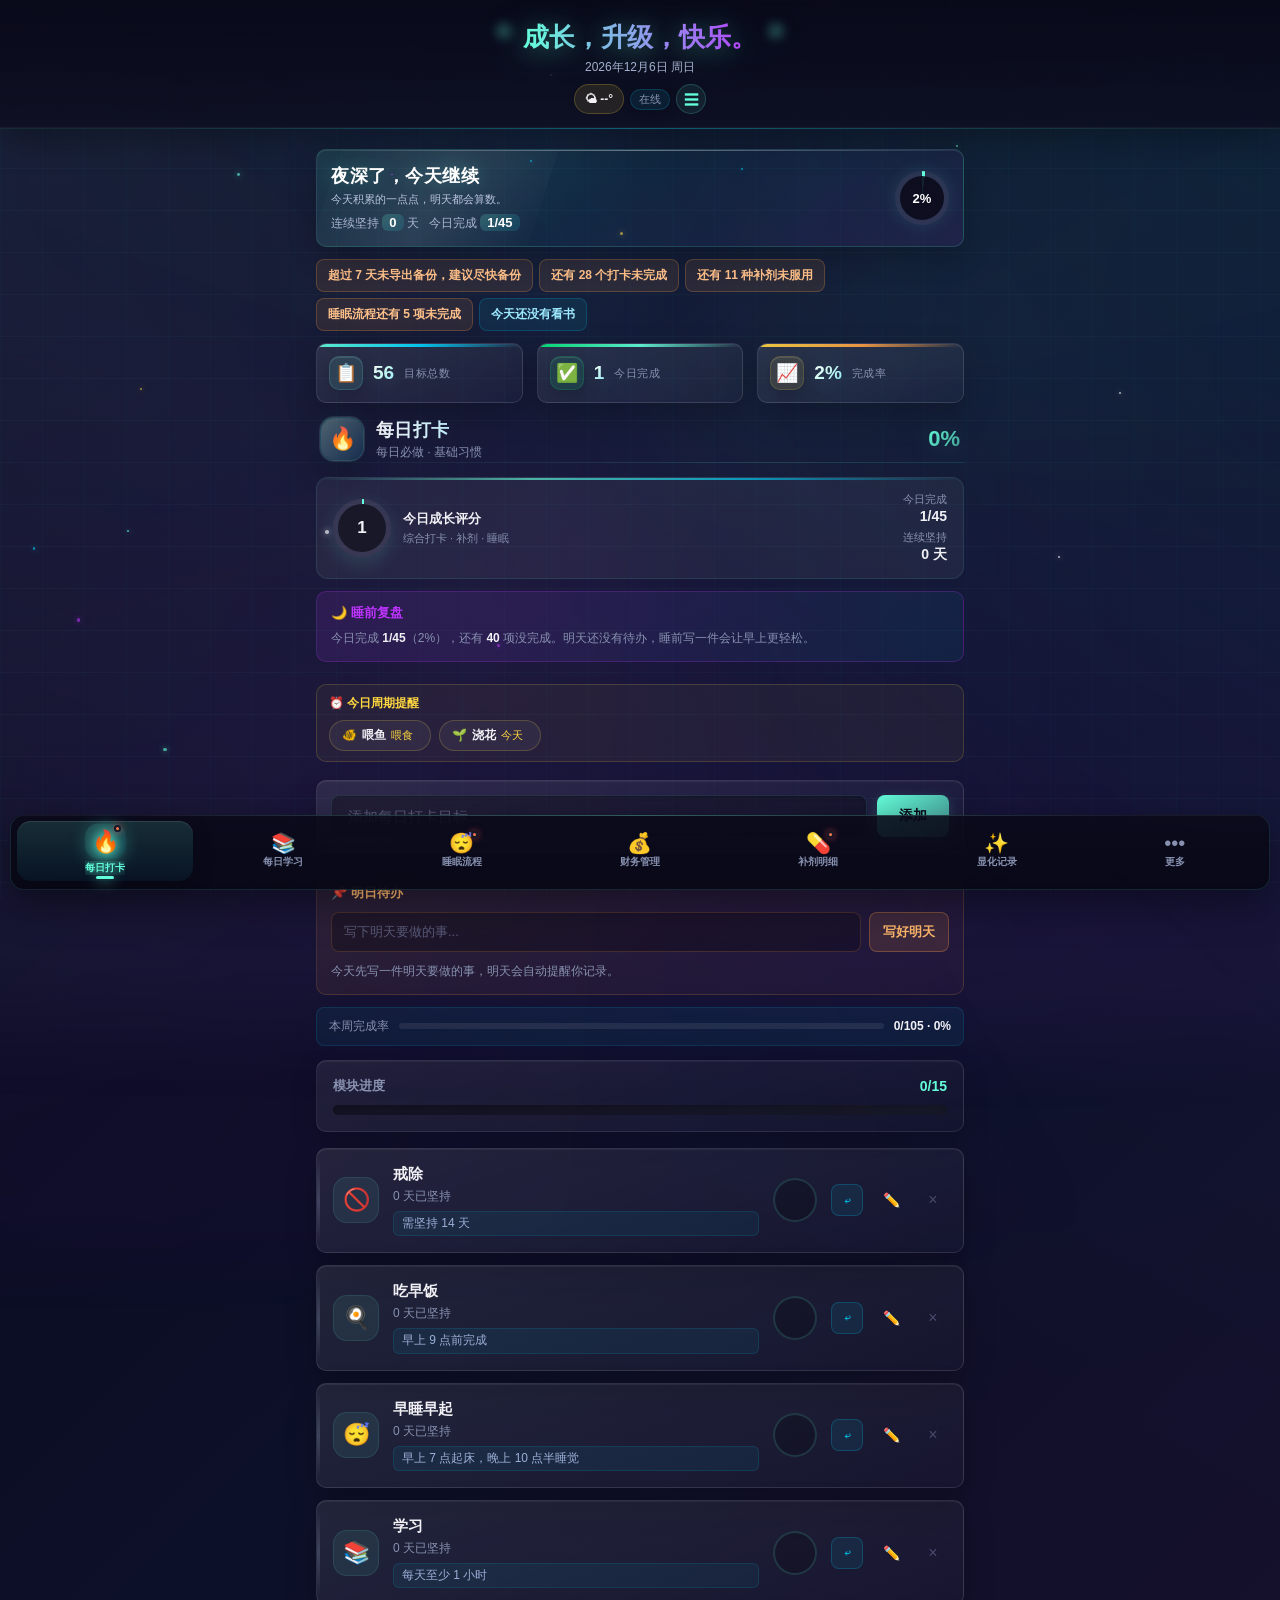
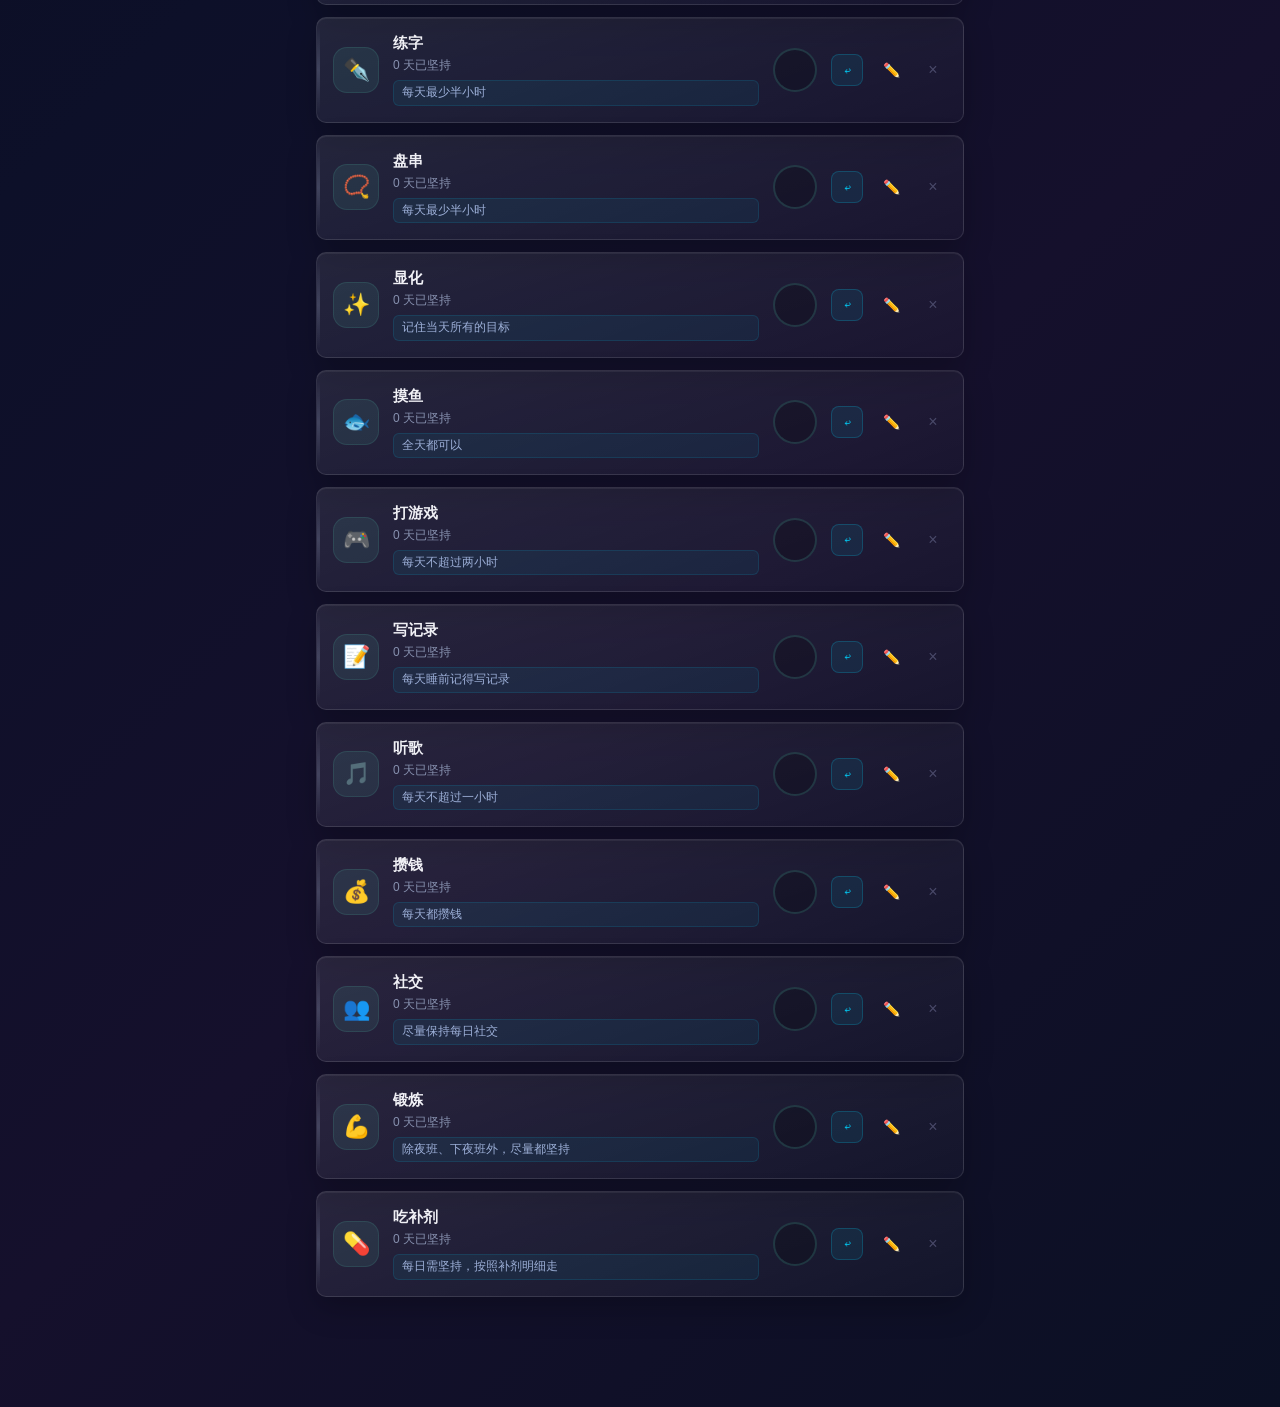
==== commit 6e7a944a: "v115：总存款改为「本金+利息+收支」，补上漏掉的 85 万活钱，目标设为 3000 万 财务 - 顶部改为「总存款（总余额）」= 存款本金 + 已计息收益 + 收支净额，并显示三项拆分 - 默认存" ====
--- a/index.html
+++ b/index.html
@@ -128,7 +128,7 @@
   </nav>
 
   <div class="overlay" id="navMoreOverlay" onclick="closeNavMore(event)">
-    <div class="modal nav-more-modal" role="dialog" aria-modal="true"onclick="event.stopPropagation()">
+    <div class="modal nav-more-modal" role="dialog" aria-modal="true" onclick="event.stopPropagation()">
       <div class="modal-header">
         <h3>全部模块</h3>
         <button class="close" aria-label="关闭" onclick="closeNavMore()">&times;</button>
@@ -138,7 +138,7 @@
   </div>
 
   <div class="overlay" id="headerMenuOverlay" onclick="closeHeaderMenu(event)">
-    <div class="modal header-menu-modal" role="dialog" aria-modal="true"onclick="event.stopPropagation()">
+    <div class="modal header-menu-modal" role="dialog" aria-modal="true" onclick="event.stopPropagation()">
       <div class="modal-header">
         <h3>工具菜单</h3>
         <button class="close" aria-label="关闭" onclick="closeHeaderMenu()">&times;</button>
@@ -160,7 +160,7 @@
   </div>
 
   <div class="overlay" id="overlay" onclick="closeModal(event)">
-    <div class="modal" role="dialog" aria-modal="true"onclick="event.stopPropagation()">
+    <div class="modal" role="dialog" aria-modal="true" onclick="event.stopPropagation()">
       <div class="modal-header">
         <h3 id="modalTitle">打卡记录</h3>
         <button class="close" aria-label="关闭" onclick="closeModal()">&times;</button>
@@ -170,7 +170,7 @@
   </div>
 
   <div class="overlay" id="noteOverlay" onclick="closeNoteModal(event)">
-    <div class="modal wide" role="dialog" aria-modal="true"onclick="event.stopPropagation()">
+    <div class="modal wide" role="dialog" aria-modal="true" onclick="event.stopPropagation()">
       <div class="modal-header">
         <h3 id="noteModalTitle">记录数据</h3>
         <button class="close" aria-label="关闭" onclick="closeNoteModal()">&times;</button>
@@ -185,7 +185,7 @@
   </div>
 
   <div class="overlay" id="fuelOverlay" onclick="closeFuelModal(event)">
-    <div class="modal wide" role="dialog" aria-modal="true"onclick="event.stopPropagation()">
+    <div class="modal wide" role="dialog" aria-modal="true" onclick="event.stopPropagation()">
       <div class="modal-header">
         <h3>⛽ 加油记录</h3>
         <button class="close" aria-label="关闭" onclick="closeFuelModal()">&times;</button>
@@ -219,7 +219,7 @@
   </div>
 
   <div class="overlay" id="makeupOverlay" onclick="closeMakeupModal(event)">
-    <div class="modal" role="dialog" aria-modal="true"onclick="event.stopPropagation()">
+    <div class="modal" role="dialog" aria-modal="true" onclick="event.stopPropagation()">
       <div class="modal-header">
         <h3>↩ 补卡</h3>
         <button class="close" aria-label="关闭" onclick="closeMakeupModal()">&times;</button>
@@ -243,7 +243,7 @@
 
   <!-- 目标设置弹窗 -->
   <div class="overlay" id="targetOverlay" onclick="closeTargetModal(event)">
-    <div class="modal" role="dialog" aria-modal="true"onclick="event.stopPropagation()">
+    <div class="modal" role="dialog" aria-modal="true" onclick="event.stopPropagation()">
       <div class="modal-header">
         <h3>🎯 目标与预算</h3>
         <button class="close" aria-label="关闭" onclick="closeTargetModal()">&times;</button>
@@ -262,7 +262,7 @@
 
   <!-- 显化记录添加弹窗 -->
   <div class="overlay" id="manifestRecordOverlay" onclick="closeManifestRecordModal(event)">
-    <div class="modal wide" role="dialog" aria-modal="true"onclick="event.stopPropagation()">
+    <div class="modal wide" role="dialog" aria-modal="true" onclick="event.stopPropagation()">
       <div class="modal-header">
         <h3>✨ 添加显化记录</h3>
         <button class="close" aria-label="关闭" onclick="closeManifestRecordModal()">&times;</button>
@@ -292,7 +292,7 @@
 
   <!-- 诊断弹窗 -->
   <div class="overlay" id="diagOverlay" onclick="if(event.target===this)this.classList.remove('show')">
-    <div class="modal wide" role="dialog" aria-modal="true"onclick="event.stopPropagation()">
+    <div class="modal wide" role="dialog" aria-modal="true" onclick="event.stopPropagation()">
       <div class="modal-header">
         <h3>🔍 数据诊断</h3>
         <button class="close" aria-label="关闭" onclick="document.getElementById('diagOverlay').classList.remove('show')">&times;</button>
@@ -307,7 +307,7 @@
 
   <!-- 备份与恢复弹窗 -->
   <div class="overlay" id="backupOverlay" onclick="closeBackupModal(event)">
-    <div class="modal wide" role="dialog" aria-modal="true"onclick="event.stopPropagation()">
+    <div class="modal wide" role="dialog" aria-modal="true" onclick="event.stopPropagation()">
       <div class="modal-header">
         <h3>💾 备份与恢复</h3>
         <button class="close" aria-label="关闭" onclick="closeBackupModal()">&times;</button>
@@ -344,7 +344,7 @@
 
   <!-- 通用编辑弹窗 -->
   <div class="overlay" id="editOverlay" onclick="closeEditModal(event)">
-    <div class="modal wide" role="dialog" aria-modal="true"onclick="event.stopPropagation()">
+    <div class="modal wide" role="dialog" aria-modal="true" onclick="event.stopPropagation()">
       <div class="modal-header">
         <h3 id="editModalTitle">编辑</h3>
         <button class="close" aria-label="关闭" onclick="closeEditModal()">&times;</button>
@@ -359,7 +359,7 @@
 
   <!-- 统计弹窗 -->
   <div class="overlay" id="statsOverlay" onclick="closeStatsModal(event)">
-    <div class="modal wide" role="dialog" aria-modal="true"onclick="event.stopPropagation()">
+    <div class="modal wide" role="dialog" aria-modal="true" onclick="event.stopPropagation()">
       <div class="modal-header">
         <h3>📊 打卡统计</h3>
         <button class="close" aria-label="关闭" onclick="closeStatsModal()">&times;</button>
@@ -398,7 +398,7 @@
 
   <!-- 每周复盘弹窗 -->
   <div class="overlay" id="weeklyOverlay" onclick="closeWeeklyReport(event)">
-    <div class="modal wide" role="dialog" aria-modal="true"onclick="event.stopPropagation()">
+    <div class="modal wide" role="dialog" aria-modal="true" onclick="event.stopPropagation()">
       <div class="modal-header">
         <h3>📅 每周复盘</h3>
         <button class="close" aria-label="关闭" onclick="closeWeeklyReport()">&times;</button>
@@ -412,7 +412,7 @@
 
   <!-- 个性化弹窗 -->
   <div class="overlay" id="personalizeOverlay" onclick="closePersonalizeModal(event)">
-    <div class="modal wide" role="dialog" aria-modal="true"onclick="event.stopPropagation()">
+    <div class="modal wide" role="dialog" aria-modal="true" onclick="event.stopPropagation()">
       <div class="modal-header">
         <h3>🎨 视觉与个性化</h3>
         <button class="close" aria-label="关闭" onclick="closePersonalizeModal()">&times;</button>
@@ -426,7 +426,7 @@
 
   <!-- 日历总览弹窗 -->
   <div class="overlay" id="calendarOverlay" onclick="closeCalendarOverviewModal(event)">
-    <div class="modal wide" role="dialog" aria-modal="true"onclick="event.stopPropagation()">
+    <div class="modal wide" role="dialog" aria-modal="true" onclick="event.stopPropagation()">
       <div class="modal-header">
         <h3>📅 日历总览</h3>
         <button class="close" aria-label="关闭" onclick="closeCalendarOverviewModal()">&times;</button>
@@ -450,7 +450,7 @@
 
   <!-- 每日提醒弹窗 -->
   <div class="overlay" id="reminderOverlay" onclick="closeReminderModal(event)">
-    <div class="modal" role="dialog" aria-modal="true"onclick="event.stopPropagation()">
+    <div class="modal" role="dialog" aria-modal="true" onclick="event.stopPropagation()">
       <div class="modal-header">
         <h3>🔔 每日提醒</h3>
         <button class="close" aria-label="关闭" onclick="closeReminderModal()">&times;</button>
@@ -490,7 +490,7 @@
   </div>
 
   <div class="overlay" id="pinOverlay" onclick="closePinModal(event)">
-    <div class="modal" role="dialog" aria-modal="true"onclick="event.stopPropagation()">
+    <div class="modal" role="dialog" aria-modal="true" onclick="event.stopPropagation()">
       <div class="modal-header">
         <h3>🔒 PIN 保护</h3>
         <button class="close" aria-label="关闭" onclick="closePinModal()">&times;</button>
@@ -516,7 +516,7 @@
 
   <!-- 成就弹窗 -->
   <div class="overlay" id="achievementsOverlay" onclick="closeAchievementsModal(event)">
-    <div class="modal wide" role="dialog" aria-modal="true"onclick="event.stopPropagation()">
+    <div class="modal wide" role="dialog" aria-modal="true" onclick="event.stopPropagation()">
       <div class="modal-header">
         <h3>🏆 打卡成就</h3>
         <button class="close" aria-label="关闭" onclick="closeAchievementsModal()">&times;</button>
@@ -530,7 +530,7 @@
 
   <!-- 交易记录弹窗 -->
   <div class="overlay" id="txOverlay" onclick="closeTxModal(event)">
-    <div class="modal" role="dialog" aria-modal="true"onclick="event.stopPropagation()">
+    <div class="modal" role="dialog" aria-modal="true" onclick="event.stopPropagation()">
       <div class="modal-header">
         <h3 id="txModalTitle">记录收支</h3>
         <button class="close" aria-label="关闭" onclick="closeTxModal()">&times;</button>
@@ -576,7 +576,7 @@
 
   <!-- 身体记录弹窗 -->
   <div class="overlay" id="bodyOverlay" onclick="closeBodyModal(event)">
-    <div class="modal" role="dialog" aria-modal="true"onclick="event.stopPropagation()">
+    <div class="modal" role="dialog" aria-modal="true" onclick="event.stopPropagation()">
       <div class="modal-header">
         <h3 id="bodyModalTitle">记录身体变化</h3>
         <button class="close" aria-label="关闭" onclick="closeBodyModal()">&times;</button>
@@ -665,7 +665,7 @@
 
   <!-- 购物清单弹窗 -->
   <div class="overlay" id="shoppingOverlay" onclick="closeShoppingModal(event)">
-    <div class="modal wide" role="dialog" aria-modal="true"onclick="event.stopPropagation()">
+    <div class="modal wide" role="dialog" aria-modal="true" onclick="event.stopPropagation()">
       <div class="modal-header">
         <h3 id="shoppingModalTitle">记录购物</h3>
         <button class="close" aria-label="关闭" onclick="closeShoppingModal()">&times;</button>
@@ -718,7 +718,7 @@
 
   <!-- 看书记录弹窗 -->
   <div class="overlay" id="readingOverlay" onclick="closeReadingModal(event)">
-    <div class="modal wide" role="dialog" aria-modal="true"onclick="event.stopPropagation()">
+    <div class="modal wide" role="dialog" aria-modal="true" onclick="event.stopPropagation()">
       <div class="modal-header">
         <h3 id="readingModalTitle">记录读书</h3>
         <button class="close" aria-label="关闭" onclick="closeReadingModal()">&times;</button>
--- a/assets/app.css
+++ b/assets/app.css
@@ -1,4 +1,4 @@
-:root{--bg:#0f0f23;--card:#ffffff0e;--card-solid:#181828;--text:#f0f0f5;--text2:#8892b0;--primary:#64ffda;--primary-dim:#64ffda26;--accent1:#bd34fe;--accent2:#00d4ff;--accent3:#ff6b6b;--accent4:#ffd93d;--accent5:#6bcb77;--accent6:#4d96ff;--accent7:#ff9f43;--success:#00e676;--danger:#ff5252;--warning:#ffd740;--radius-sm:8px;--radius:10px;--radius-lg:12px}*{box-sizing:border-box;-webkit-tap-highlight-color:transparent;margin:0;padding:0}@keyframes bgMeshFlow{0%,to{transform:translate(-3%,-2.5%)scale(1)}50%{transform:translate(3%,2.5%)scale(1.14)}}@keyframes bgMeshFlowReverse{0%,to{transform:translate(3%,2.5%)scale(1.04)}50%{transform:translate(-3%,-2.5%)scale(1.16)}}@keyframes bgSwirlRotate{0%{transform:rotate(0)scale(1)}50%{transform:rotate(180deg)scale(1.12)}to{transform:rotate(360deg)scale(1)}}@keyframes heroSweep{0%,55%{left:-45%}to{left:125%}}@keyframes cardGlow{0%,to{border-color:#64ffda29;box-shadow:inset 0 1px #ffffff14,0 10px 28px #00000038,0 0 #64ffda00}50%{border-color:#64ffda57;box-shadow:inset 0 1px #ffffff14,0 12px 34px #00000042,0 0 26px #64ffda2e}}@keyframes weatherGlow{0%,to{box-shadow:0 0 #ffd74000}50%{box-shadow:0 0 16px #ffd74047}}@keyframes btnSweep{0%,55%{left:-60%}to{left:140%}}@keyframes moduleEnter{0%{opacity:0;transform:translateY(10px)}to{opacity:1;transform:translateY(0)}}@keyframes progressFlow{0%{background-position:0%}to{background-position:200%}}@keyframes titleFlow{0%{background-position:0%}to{background-position:200%}}@keyframes iconWiggle{0%,to{transform:rotate(0)}30%{transform:rotate(-7deg)}70%{transform:rotate(7deg)}}@keyframes bigGlow{0%,to{filter:drop-shadow(0 10px 28px #64ffda1f)}50%{filter:drop-shadow(0 16px 40px #64ffda47)}}@keyframes twinkle{0%,to{opacity:.25;transform:scale(.85)}50%{opacity:1;transform:scale(1.15)}}@keyframes progressGlow{0%,to{filter:drop-shadow(0 0 #64ffda00)}50%{filter:drop-shadow(0 0 14px #64ffda59)}}@keyframes iconGlow{0%,to{box-shadow:0 4px 15px #0000004d,0 0 #64ffda00}50%{box-shadow:0 4px 15px #0000004d,0 0 20px #64ffda47}}@keyframes float{0%,to{transform:translateY(0)}50%{transform:translateY(-10px)}}@keyframes pulse-glow{0%,to{box-shadow:0 0 20px #64ffda1a}50%{box-shadow:0 0 40px #64ffda4d}}@keyframes shimmer{0%{background-position:-200% 0}to{background-position:200% 0}}@keyframes scaleIn{0%{opacity:0;transform:scale(.9)}to{opacity:1;transform:scale(1)}}@keyframes slideUp{0%{opacity:0;transform:translateY(20px)}to{opacity:1;transform:translateY(0)}}@keyframes checkBurst{0%{transform:scale(1)}30%{transform:scale(.8)}50%{transform:scale(1.2)}70%{transform:scale(.95)}to{transform:scale(1)}}@keyframes confetti{0%{opacity:1;transform:translateY(0)rotate(0)}to{opacity:0;transform:translateY(-60px)rotate(360deg)}}@keyframes ringExpand{0%{opacity:.6;transform:scale(1)}to{opacity:0;transform:scale(2.5)}}@keyframes numberPop{0%{transform:scale(1)}50%{transform:scale(1.3)}to{transform:scale(1)}}@keyframes gradientText{0%{background-position:0%}50%{background-position:100%}to{background-position:0%}}@keyframes breathe{0%,to{opacity:.3;transform:scale(1)}50%{opacity:.6;transform:scale(1.1)}}@keyframes orbit{0%{transform:rotate(0)translate(80px)rotate(0)}to{transform:rotate(360deg)translate(80px)rotate(-360deg)}}body{color:var(--text);background-color:#0000;background-image:radial-gradient(1000px 520px at 15% -10%,#64ffda12,#0000 60%),radial-gradient(900px 520px at 105% 108%,#00d4ff0f,#0000 60%),linear-gradient(160deg,#0b0b1c,#101024 55%,#0d0d20);background-position:0 0,0 0,0 0;background-repeat:repeat,repeat,repeat;background-size:160% 160%;background-attachment:scroll,scroll,scroll;background-origin:padding-box,padding-box,padding-box;background-clip:border-box,border-box,border-box;min-height:100vh;padding-bottom:90px;font-family:-apple-system,BlinkMacSystemFont,Segoe UI,Roboto,PingFang SC,Microsoft YaHei,sans-serif;position:relative;overflow-x:hidden}.grid-bg{pointer-events:none;z-index:1;background-image:linear-gradient(#64ffda05 1px,#0000 1px),linear-gradient(90deg,#64ffda05 1px,#0000 1px);background-size:50px 50px;position:fixed;inset:0}.bg-mesh{z-index:0;--bg-duration:10s;pointer-events:none;filter:blur(44px);opacity:.95;animation:bgMeshFlow var(--bg-duration) ease-in-out infinite;background:linear-gradient(115deg,#64ffda0d 0%,#0000 30%,#00d4ff14 50%,#0000 72%,#bd34fe0d 100%) 0 0/280% 280%;position:fixed;inset:-15%}.bg-mesh:before{content:"";--bg-duration:12s;filter:blur(34px);animation:bgMeshFlowReverse var(--bg-duration) ease-in-out infinite;pointer-events:none;background:linear-gradient(215deg,#ff9f430a 0%,#0000 34%,#bd34fe12 55%,#0000 76%,#64ffda0f 100%) 0 0/240% 240%;position:absolute;inset:0}.bg-swirl{z-index:0;--bg-duration:18s;pointer-events:none;filter:blur(42px);opacity:.7;animation:bgSwirlRotate var(--bg-duration) linear infinite;background:conic-gradient(#0000 0deg,#64ffda0d 70deg,#0000 140deg,#bd34fe0d 220deg,#0000 300deg,#00d4ff0d 350deg,#0000 360deg);position:fixed;inset:-40%}.bg-particles{z-index:1;pointer-events:none;opacity:1;width:100%;height:100%;position:fixed;inset:0}.bg-particle{left:var(--x);top:var(--y);width:var(--size);height:var(--size);background:var(--color);box-shadow:0 0 6px var(--color);opacity:.7;animation:starDrift var(--drift-duration) ease-in-out var(--twinkle-delay) infinite alternate;border-radius:50%;position:absolute}body:not(.motion-on) .bg-mesh,body:not(.motion-on) .bg-mesh:before,body:not(.motion-on) .bg-swirl,body:not(.motion-on) .bg-particles{display:none}@media (width<=600px){.bg-swirl{display:none}.bg-mesh,.bg-mesh:before{filter:none}.bg-particle{box-shadow:none}}@keyframes starDrift{0%{transform:translate(0,0)}to{transform:translate3d(var(--dx), var(--dy), 0)}}@keyframes starTwinkle{0%{opacity:.25}to{opacity:.9}}.stat-card .num,.finance-card-value,.market-item-price,.fund-card-stat-value,.module-title-bar .m-progress,.daily-meta b,.finance-progress-text,.market-item-change{font-variant-numeric:tabular-nums;font-feature-settings:"tnum"}header{text-align:center;-webkit-backdrop-filter:blur(20px);z-index:10;background:#0f0f23cc;border-bottom:1px solid #64ffda14;padding:18px 20px 14px;display:block;position:sticky;top:0}header:after{content:"";pointer-events:none;background:linear-gradient(90deg,#0000,#00d4ff4d,#0000);height:1px;position:absolute;bottom:-1px;left:10%;right:10%}.header-brand{width:100%;display:block}header h1{background:linear-gradient(90deg,#64ffda,#bd34fe,#00d4ff,#64ffda) 0 0/300% 100%;-webkit-text-fill-color:transparent;letter-spacing:0;text-shadow:0 3px 24px #64ffda47;-webkit-background-clip:text;background-clip:text;width:fit-content;margin:0 auto;font-size:26px;font-weight:800;animation:8s ease-in-out infinite gradientText;position:relative}header h1:before,header h1:after{content:"✦";color:#64ffda;text-shadow:0 0 12px #64ffda99;pointer-events:none;font-size:14px;animation:3s ease-in-out infinite twinkle;position:absolute;top:4px}header h1:before{left:-26px}header h1:after{animation-delay:1.5s;right:-26px}header .date{color:var(--text2);letter-spacing:0;margin-top:4px;font-size:12px;font-weight:500}.header-actions{flex-shrink:0;justify-content:center;align-items:center;gap:6px;margin-top:8px;padding:0;display:flex}.weather-widget{height:30px;color:var(--text);white-space:nowrap;cursor:pointer;background:#ffd7401a;border:1px solid #ffd74038;border-radius:999px;align-items:center;gap:4px;padding:0 10px;font-size:12px;font-weight:700;transition:all .2s;animation:5s ease-in-out infinite weatherGlow;display:inline-flex}.weather-widget:hover{background:#ffd74029;border-color:#ffd74066;transform:translateY(-1px)}.header-menu-btn{width:30px;height:30px;color:var(--primary);cursor:pointer;background:#64ffda14;border:1px solid #64ffda33;border-radius:50%;justify-content:center;align-items:center;font-size:15px;line-height:1;transition:background .2s,transform .2s,box-shadow .2s;display:inline-flex}.header-menu-btn:hover{background:#64ffda29;transform:translateY(-1px);box-shadow:0 4px 14px #0003}.header-menu-grid{grid-template-columns:repeat(3,1fr);gap:10px;display:grid}.header-menu-item{color:var(--text2);cursor:pointer;background:#0003;border:1px solid #64ffda14;border-radius:12px;flex-direction:column;align-items:center;gap:6px;padding:14px 8px;font-size:12px;font-weight:600;transition:all .2s;display:flex}.header-menu-item:hover{color:var(--text);border-color:#64ffda33;transform:translateY(-1px)}.header-menu-item .header-menu-icon{font-size:20px;line-height:1}.container{z-index:1;max-width:680px;margin:0 auto;padding:20px 16px;position:relative}#moduleContent{animation:.3s both moduleEnter}.stats{grid-template-columns:repeat(3,1fr);gap:8px;margin-bottom:14px;display:grid}.stat-card{background:var(--card);-webkit-backdrop-filter:blur(16px);border-radius:var(--radius);text-align:left;border:1px solid #64ffda14;align-items:center;gap:10px;padding:12px;transition:all .3s;animation:none;display:flex;position:relative;overflow:hidden}.stat-card:first-child{animation-delay:.1s}.stat-card:nth-child(2){animation-delay:.2s}.stat-card:nth-child(3){animation-delay:.3s}.stat-card:hover{border-color:#64ffda33;transform:translateY(-2px);box-shadow:0 8px 26px #64ffda1f,0 0 0 1px #64ffda0f}.stat-card:before{content:"";background:linear-gradient(90deg, transparent, var(--primary), transparent);opacity:.6;height:2px;position:absolute;top:0;left:0;right:0}.stat-card .icon-wrap{background:#64ffda1a;border:1px solid #64ffda26;border-radius:10px;justify-content:center;align-items:center;width:34px;height:34px;margin:0;font-size:18px;animation:none;display:flex}.stat-card:first-child .icon-wrap{animation-delay:0s}.stat-card:nth-child(2) .icon-wrap{background:#00e6761a;border-color:#00e67626;animation-delay:.5s}.stat-card:nth-child(3) .icon-wrap{background:#ffd7401a;border-color:#ffd74026;animation-delay:1s}.stat-card .num{color:var(--text);font-size:19px;font-weight:800;line-height:1.2;transition:all .3s}.stat-card .num.pop{animation:.4s numberPop}.stat-card .label{color:var(--text2);letter-spacing:.5px;margin-top:0;font-size:11px;font-weight:500}.module-title-bar{align-items:center;gap:12px;margin-bottom:16px;padding:0 4px;animation:.4s .2s backwards slideUp;display:flex}.module-title-bar .m-icon{border-radius:14px;justify-content:center;align-items:center;width:44px;height:44px;font-size:22px;display:flex;position:relative;overflow:hidden;box-shadow:0 4px 15px #0000004d}.module-title-bar .m-icon:hover{animation:.5s iconWiggle}.module-title-bar .m-icon:after{content:"";border-radius:inherit;background:linear-gradient(135deg,#fff3,#0000);position:absolute;inset:0}.module-title-bar .m-text{flex:1}.module-title-bar .m-text .m-name{background:linear-gradient(90deg,#f0f0f5,#00d4ff 30%,#64ffda 50%,#f0f0f5 70%) 0 0/220% 100%;-webkit-text-fill-color:transparent;-webkit-background-clip:text;background-clip:text;font-size:18px;font-weight:700;animation:9s linear infinite titleFlow}.module-title-bar .m-text .m-desc{color:var(--text2);margin-top:2px;font-size:12px}.module-title-bar .m-progress{background:linear-gradient(135deg, var(--primary), var(--accent2));-webkit-text-fill-color:transparent;-webkit-background-clip:text;background-clip:text;font-size:22px;font-weight:800;animation:4s ease-in-out infinite progressGlow}.add-box{background:var(--card);-webkit-backdrop-filter:blur(16px);backdrop-filter:blur(16px);border-radius:var(--radius);border:1px solid #64ffda14;align-items:center;gap:10px;margin-bottom:16px;padding:14px;transition:all .3s;animation:.4s .3s backwards slideUp;display:flex}.add-box:focus-within{border-color:#64ffda40;box-shadow:0 0 20px #64ffda14}.add-box input{border-radius:var(--radius-sm);color:var(--text);background:#0003;border:1.5px solid #64ffda1a;outline:none;flex:1;padding:12px 16px;font-size:15px;transition:all .3s}.add-box input::placeholder{color:#5a5a7a}.add-box input:focus{border-color:var(--primary);background:#0000004d;box-shadow:0 0 15px #64ffda1a}.add-box button{background:linear-gradient(135deg, var(--module-color,var(--primary)), var(--module-color-a88,#64ffda88));color:#0a0a1a;border-radius:var(--radius-sm);cursor:pointer;white-space:nowrap;box-shadow:0 4px 15px var(--module-color-a33,#64ffda33);border:none;padding:12px 22px;font-size:14px;font-weight:700;transition:all .3s;position:relative;overflow:hidden}.add-box button:after{content:"";pointer-events:none;background:linear-gradient(100deg,#0000,#ffffff29,#0000);width:35%;height:100%;animation:4.5s ease-in-out infinite btnSweep;position:absolute;top:0;left:-60%;transform:skew(-20deg)}.add-box button:hover:after{left:100%}.add-box button:hover{box-shadow:0 6px 25px var(--module-color-a44,#64ffda44);transform:translateY(-2px)}.add-box button:active{transform:translateY(0)}.module-progress-bar{background:var(--card);-webkit-backdrop-filter:blur(16px);backdrop-filter:blur(16px);border-radius:var(--radius);border:1px solid #64ffda0f;margin-bottom:16px;padding:16px;animation:.4s .35s backwards slideUp}.module-progress-bar .ph{justify-content:space-between;align-items:center;margin-bottom:10px;display:flex}.module-progress-bar .ph span{color:var(--text2);font-size:13px;font-weight:600}.module-progress-bar .ph .pp{font-size:14px;font-weight:700}.module-progress-bar .pb{background:#0000004d;border-radius:5px;height:10px;position:relative;overflow:hidden}.module-progress-bar .pb:after{content:"";opacity:.4;background:linear-gradient(90deg,#0000,#ffffff1a,#0000) 0 0/200% 100%;animation:3.5s linear infinite shimmer;position:absolute;inset:0}.module-progress-bar .pf{background-size:200% 100%;border-radius:5px;height:100%;transition:width .8s cubic-bezier(.4,0,.2,1);animation:3s linear infinite progressFlow;position:relative;overflow:hidden}.module-progress-bar .pf:after{content:"";opacity:.5;background:linear-gradient(90deg,#0000,#ffffff4d,#0000) 0 0/200% 100%;animation:3s linear infinite shimmer;position:absolute;inset:0}.habit-list{flex-direction:column;gap:12px;display:flex}.habit-list.ready .habit-card{animation:none}.habit-card{background:var(--card);-webkit-backdrop-filter:blur(16px);backdrop-filter:blur(16px);border-radius:var(--radius);border:1px solid #64ffda0f;align-items:center;gap:14px;padding:16px;transition:all .3s cubic-bezier(.4,0,.2,1);animation:.4s backwards slideUp;display:flex;position:relative;overflow:hidden}.habit-card:first-child{animation-delay:.4s}.habit-card:nth-child(2){animation-delay:.45s}.habit-card:nth-child(3){animation-delay:.5s}.habit-card:nth-child(4){animation-delay:.55s}.habit-card:nth-child(5){animation-delay:.6s}.habit-card:nth-child(6){animation-delay:.65s}.habit-card:nth-child(7){animation-delay:.7s}.habit-card:nth-child(8){animation-delay:.75s}.habit-card:hover{border-color:#64ffda26;transform:translateY(-3px);box-shadow:0 8px 32px #64ffda14}.habit-card.done{background:#00e6760d;border-color:#00e67633}.habit-card.done:hover{box-shadow:0 8px 32px #00e6761a}.habit-card:before{content:"";background:linear-gradient(180deg, transparent, var(--text2), transparent);opacity:.3;border-radius:0 3px 3px 0;width:3px;transition:all .3s;position:absolute;top:8px;bottom:8px;left:0}.habit-card:hover:before{opacity:.6;background:linear-gradient(180deg, transparent, var(--primary), transparent)}.habit-card.done:before{background:linear-gradient(180deg, transparent, var(--success), transparent);opacity:.8}.habit-card .icon{background:#64ffda14;border:1px solid #64ffda1a;border-radius:14px;flex-shrink:0;justify-content:center;align-items:center;width:46px;height:46px;font-size:22px;transition:all .4s;display:flex;position:relative}.habit-card.done .icon{background:#00e67626;border-color:#00e67640;transform:scale(1.05);box-shadow:0 0 20px #00e67633}.habit-info{flex:1;min-width:0}.habit-info .name{color:var(--text);flex-wrap:wrap;align-items:center;gap:8px;font-size:15px;font-weight:600;display:flex}.habit-info .meta{color:var(--text2);flex-wrap:wrap;align-items:center;gap:6px;margin-top:4px;font-size:12px;display:flex}.habit-info .streak{color:var(--warning);align-items:center;gap:2px;font-weight:700;display:inline-flex}.habit-info .streak:before{content:"🔥";font-size:11px}.habit-info .remark{color:#9db0d8;word-break:break-word;background:#00d4ff0f;border:1px solid #00d4ff1f;border-radius:6px;margin-top:6px;padding:3px 8px;font-size:12px;line-height:1.45}.achievement-badges{vertical-align:middle;flex-wrap:wrap;gap:4px;margin-left:4px;display:inline-flex}.achievement-badge{color:var(--warning);white-space:nowrap;background:#ffd7401a;border:1px solid #ffd74040;border-radius:6px;padding:1px 5px;font-size:11px;font-weight:700}.achievement-toast{z-index:400;color:var(--warning);background:#1a1a2ef7;border:1px solid #ffd74066;border-radius:14px;align-items:center;gap:8px;max-width:calc(100% - 32px);padding:12px 16px;font-size:13px;font-weight:700;display:flex;position:fixed;top:56px;left:50%;transform:translate(-50%);box-shadow:0 8px 30px #00000080}.achievements-list{flex-direction:column;gap:10px;max-height:60vh;display:flex;overflow-y:auto}.achievement-item{border-radius:var(--radius-sm);background:#0003;border:1px solid #64ffda14;padding:12px}.achievement-item-head{justify-content:space-between;align-items:center;margin-bottom:8px;display:flex}.achievement-item-name{color:var(--text);font-size:14px;font-weight:700}.achievement-item-streak{color:var(--warning);font-size:12px;font-weight:700}.achievement-item-badges{flex-wrap:wrap;gap:5px;margin-bottom:8px;display:flex}.achievement-empty,.achievement-item-next{color:var(--text2);font-size:11px}.cycle-badge{color:#fff;border-radius:20px;align-items:center;gap:3px;padding:3px 10px;font-size:11px;font-weight:700;display:inline-flex;box-shadow:0 2px 8px #0003}.cycle-badge.rest{background:linear-gradient(135deg,#6c757d,#adb5bd)}.cycle-badge.work{background:linear-gradient(135deg,#4d96ff,#6bcb77)}.cycle-badge.night{background:linear-gradient(135deg,#bd34fe,#ff6b6b)}.cycle-badge.off{background:linear-gradient(135deg,#ff5252,#ff9f43)}.cycle-badge.feed{background:linear-gradient(135deg,#00e676,#00d4ff)}.cycle-badge.stop{color:var(--text2);background:#2d2d44}.period-badge{border-radius:20px;align-items:center;gap:3px;padding:3px 10px;font-size:11px;font-weight:700;display:inline-flex;box-shadow:0 2px 8px #0003}.period-badge.due{color:#1a1a2e;background:linear-gradient(135deg,#ffd740,#ff9f43)}.period-badge.wait{color:var(--text2);background:#2d2d44}.note-tag{color:var(--primary);background:#64ffda1a;border:1px solid #64ffda26;border-radius:6px;margin-top:3px;padding:2px 8px;font-size:11px;display:inline-block}.fuel-summary{color:var(--text2);flex-wrap:wrap;gap:6px;margin-top:6px;font-size:11px;display:flex}.fuel-summary span{color:#ffb86b;background:#ff9f4314;border:1px solid #ff9f432e;border-radius:6px;padding:2px 8px;font-weight:600}.check-btn{cursor:pointer;color:#0000;background:#0003;border:2.5px solid #64ffda26;border-radius:50%;flex-shrink:0;justify-content:center;align-items:center;width:44px;height:44px;font-size:18px;transition:all .4s cubic-bezier(.34,1.56,.64,1);display:flex;position:relative}.check-btn:before{content:"";border:2px solid #0000;border-radius:50%;transition:all .4s;position:absolute;inset:-6px}.check-btn:hover{border-color:var(--primary);transform:scale(1.1);box-shadow:0 0 20px #64ffda33}.check-btn.done{color:#0a0a1a;background:linear-gradient(135deg,#00e676,#00d4ff);border-color:#0000;transform:scale(1.05);box-shadow:0 4px 20px #00e67666}.check-btn.burst{animation:.5s cubic-bezier(.34,1.56,.64,1) checkBurst}.check-btn.done:before{border-color:#00e6764d}.check-btn.burst:before{animation:1.5s ease-out ringExpand}.check-btn.disabled{opacity:.3;cursor:not-allowed;border-color:#64ffda0d}.check-btn.disabled:hover{box-shadow:none;border-color:#64ffda0d;transform:none}.del-btn{color:#4a4a6a;cursor:pointer;background:0 0;border:none;border-radius:8px;flex-shrink:0;justify-content:center;align-items:center;width:28px;height:28px;font-size:16px;transition:all .2s;display:flex}.del-btn:hover{color:var(--danger);background:#ff52521a}.edit-btn{color:#4a4a6a;cursor:pointer;background:0 0;border:none;border-radius:8px;flex-shrink:0;justify-content:center;align-items:center;width:28px;height:28px;font-size:14px;transition:all .2s;display:flex}.edit-btn:hover{color:var(--primary);background:#64ffda1a}.icon-picker{flex-wrap:wrap;gap:6px;display:flex}.icon-pick-btn{cursor:pointer;background:#0003;border:1px solid #64ffda1f;border-radius:10px;justify-content:center;align-items:center;width:36px;height:36px;font-size:18px;transition:all .15s;display:flex}.icon-pick-btn:hover{border-color:var(--primary)}.icon-pick-btn.active{border-color:var(--primary);background:#64ffda26;transform:scale(1.08);box-shadow:0 0 12px #64ffda33}.bottom-nav{left:10px;right:10px;bottom:max(10px, env(safe-area-inset-bottom));-webkit-backdrop-filter:blur(24px);z-index:100;background:#0c0c1cf0;border:1px solid #64ffda1f;border-radius:14px;padding:6px;position:fixed;box-shadow:0 14px 40px #00000061,inset 0 1px #ffffff0d}.bottom-nav:after{content:"";pointer-events:none;background:linear-gradient(90deg,#0000,#64ffda4d,#0000);height:1px;position:absolute;top:0;left:10%;right:10%}body.nav-more-open .bottom-nav{opacity:0;visibility:hidden;pointer-events:none;transform:translateY(12px)}.undo-bar{left:50%;bottom:calc(86px + env(safe-area-inset-bottom,0px));z-index:300;color:var(--text);background:#1a1a2ef5;border:1px solid #64ffda33;border-radius:14px;align-items:center;gap:12px;max-width:calc(100% - 32px);padding:10px 14px;font-size:13px;display:flex;position:fixed;transform:translate(-50%);box-shadow:0 8px 30px #00000080}.undo-bar button{background:linear-gradient(135deg, var(--primary), var(--accent2));color:#0a0a1a;cursor:pointer;white-space:nowrap;border:none;border-radius:10px;padding:8px 14px;font-size:13px;font-weight:700}.update-banner{z-index:400;color:var(--text);background:#1a1a2ef7;border:1px solid #00d4ff4d;border-radius:12px;align-items:center;gap:10px;max-width:calc(100% - 32px);padding:10px 14px;font-size:13px;display:flex;position:fixed;top:10px;left:50%;transform:translate(-50%);box-shadow:0 8px 30px #00000080}.update-banner button{background:linear-gradient(135deg, var(--accent2), var(--primary));color:#0a0a1a;cursor:pointer;white-space:nowrap;border:none;border-radius:9px;padding:7px 12px;font-size:12px;font-weight:700}.reminder-row{margin-bottom:12px}.reminder-row label{color:var(--text2);margin-bottom:6px;font-size:12px;font-weight:600;display:block}.reminder-row .switch-label{color:var(--text);align-items:center;gap:8px;font-size:13px;display:flex}.reminder-hint{color:var(--text2);margin-bottom:14px;font-size:11px;line-height:1.5}.nav-items{justify-content:space-around;align-items:center;gap:2px;margin:0;padding:0;display:flex;position:relative}.nav-item{cursor:pointer;min-width:0;color:var(--text2);background:0 0;border:none;border-radius:16px;flex-direction:column;flex:1;align-items:center;gap:2px;padding:6px 1px;transition:all .3s cubic-bezier(.4,0,.2,1);display:flex;position:relative}.nav-item:hover{color:var(--text2);background:#64ffda0d}.nav-item:hover .nav-icon{transform:translateY(-1px)scale(1.08)}.nav-item.active{color:var(--nav-color,var(--primary));text-shadow:0 0 12px var(--nav-color,#64ffda59)}.nav-item .nav-icon{z-index:2;font-size:20px;line-height:1;transition:all .3s cubic-bezier(.4,0,.2,1);position:relative}.nav-item.active .nav-icon{filter:drop-shadow(0 4px 8px #64ffda66);transform:translateY(-2px)scale(1.1)}.nav-item .nav-label{white-space:nowrap;text-overflow:ellipsis;opacity:1;max-width:100%;font-size:10px;font-weight:600;transition:all .3s;overflow:hidden}.nav-item.active .nav-label{opacity:1;font-weight:700}.nav-item .nav-indicator{background:var(--primary);opacity:0;border-radius:2px;width:20px;height:3px;transition:all .3s cubic-bezier(.4,0,.2,1);position:absolute;bottom:2px;transform:scaleX(0);box-shadow:0 0 10px #64ffda80}.nav-item.active .nav-indicator{opacity:1;transform:scaleX(1)}.nav-item .nav-dot{border:2px solid var(--card-solid);z-index:3;background:linear-gradient(135deg,#ff5252,#ff9f43);border-radius:50%;width:7px;height:7px;animation:none;display:none;position:absolute;top:4px;right:calc(50% - 16px);box-shadow:0 0 7px #ff5252a6}.nav-item.has-pending .nav-dot{display:block}.nav-item.nav-more-btn .nav-dot{display:none}.nav-item.nav-more-btn.active{box-shadow:none;background:0 0}.nav-item.nav-more-btn.active .nav-icon{box-shadow:none;filter:none;background:0 0;border-radius:0;padding:0}.nav-more-grid{grid-template-columns:repeat(3,1fr);gap:10px;max-height:60vh;display:grid;overflow-y:auto}.nav-more-item{color:var(--text2);cursor:pointer;-webkit-user-select:none;user-select:none;background:#0003;border:1px solid #64ffda14;border-radius:12px;flex-direction:column;align-items:center;gap:6px;padding:14px 8px;font-size:12px;font-weight:600;transition:all .2s;display:flex;position:relative}.nav-more-item .nav-icon{background:#ffffff09;border:1px solid #ffffff0d;border-radius:12px;flex-shrink:0;justify-content:center;align-items:center;width:44px;height:44px;font-size:22px;line-height:1;display:flex}.nav-more-item:hover{color:var(--text);border-color:#64ffda33;transform:translateY(-1px)}.nav-more-item.active{color:var(--nav-color,var(--primary));background:#64ffda1f;border-color:#64ffda47;box-shadow:0 6px 20px #0003}.nav-more-item.has-pending:after{content:"";background:linear-gradient(135deg,#ff5252,#ff9f43);border-radius:50%;width:7px;height:7px;position:absolute;top:8px;right:8px}.overlay{-webkit-backdrop-filter:blur(8px);backdrop-filter:blur(8px);z-index:200;opacity:0;background:#0009;justify-content:center;align-items:center;padding:20px;transition:opacity .3s;display:none;position:fixed;inset:0}.overlay.show{opacity:1;display:flex}.modal{-webkit-backdrop-filter:blur(24px);backdrop-filter:blur(24px);border-radius:var(--radius-lg);background:#1a1a2ef2;border:1px solid #64ffda1a;width:100%;max-width:400px;max-height:80vh;padding:24px;animation:.4s cubic-bezier(.34,1.56,.64,1) pop;overflow-y:auto;box-shadow:0 20px 60px #00000080,0 0 0 1px #64ffda1a}.modal.wide{max-width:480px}@keyframes pop{0%{opacity:0;transform:scale(.85)translateY(30px)}to{opacity:1;transform:scale(1)translateY(0)}}@keyframes sheetUp{0%{transform:translateY(100%)}to{transform:translateY(0)}}.modal-header{justify-content:space-between;align-items:center;margin-bottom:20px;display:flex}.modal-header h3{color:var(--text);font-size:17px;font-weight:700}.modal-header .close{width:34px;height:34px;color:var(--text2);cursor:pointer;background:#64ffda14;border:1px solid #64ffda1a;border-radius:50%;justify-content:center;align-items:center;font-size:20px;transition:all .2s;display:flex}.modal-header .close:hover{color:var(--text);background:#64ffda26}.calendar{text-align:center;grid-template-columns:repeat(7,1fr);gap:6px;display:grid}.cal-head{color:var(--text2);padding:6px 4px;font-size:12px;font-weight:600}.cal-day{aspect-ratio:1;color:var(--text2);background:#0003;border-radius:10px;justify-content:center;align-items:center;font-size:13px;font-weight:500;transition:all .2s;display:flex}.cal-day:hover{transform:scale(1.1)}.cal-day.ok{color:#0a0a1a;background:linear-gradient(135deg,#00e676,#00d4ff);font-weight:700;box-shadow:0 2px 10px #00e6764d}.cal-day.today{outline:2px solid var(--primary);outline-offset:-1px;color:var(--text);background:#64ffda1a;font-weight:700}.cal-day.ok.today{color:#0a0a1a;background:linear-gradient(135deg,#00e676,#00d4ff);outline-color:#00e676}.cal-day.cycle-rest{color:#fff;background:linear-gradient(135deg,#6c757d,#adb5bd);font-weight:600}.cal-day.cycle-work{color:#fff;background:linear-gradient(135deg,#4d96ff,#6bcb77);font-weight:600}.cal-day.cycle-night{color:#fff;background:linear-gradient(135deg,#bd34fe,#ff6b6b);font-weight:600}.cal-day.cycle-off{color:#fff;background:linear-gradient(135deg,#ff5252,#ff9f43);font-weight:600}.cal-day.cycle-feed{color:#0a0a1a;background:linear-gradient(135deg,#00e676,#00d4ff);font-weight:600}.cal-day.cycle-stop{color:var(--text2);background:#0003}.calendar-nav{color:var(--text);justify-content:space-between;align-items:center;margin-bottom:12px;font-size:14px;font-weight:700;display:flex}.calendar-nav-btn{width:34px;height:34px;color:var(--text);cursor:pointer;background:#64ffda0f;border:1px solid #64ffda26;border-radius:10px;font-size:20px}.cal-day-num{font-size:12px;font-weight:600}.cal-day .cal-dot{border-radius:50%;width:5px;height:5px;display:inline-block}.cal-dot.check{background:#00e676}.cal-dot.supp{background:#00d4ff}.cal-dot.mani{background:#ffd740}.cal-day.has-check{box-shadow:inset 0 0 0 1px #00e67659}.calendar-legend{color:var(--text2);flex-wrap:wrap;gap:14px;margin-top:14px;font-size:12px;display:flex}.calendar-legend span{align-items:center;gap:5px;display:inline-flex}.legend-dot{border-radius:50%;width:8px;height:8px;display:inline-block}.legend-dot.check{background:#00e676}.legend-dot.supp{background:#00d4ff}.legend-dot.mani{background:#ffd740}.note-input{border-radius:var(--radius-sm);resize:vertical;width:100%;min-height:80px;color:var(--text);background:#0003;border:1.5px solid #64ffda1a;outline:none;margin-bottom:16px;padding:14px;font-family:inherit;font-size:14px}.note-input::placeholder{color:#5a5a7a}.note-input:focus{border-color:var(--primary);box-shadow:0 0 15px #64ffda1a}.modal-actions{justify-content:flex-end;gap:10px;display:flex}.modal-actions button{border-radius:var(--radius-sm);cursor:pointer;border:none;padding:12px 24px;font-size:14px;font-weight:600;transition:all .2s}.modal-actions .btn-primary{background:linear-gradient(135deg, var(--primary), var(--accent2));color:#0a0a1a;font-weight:700}.modal-actions .btn-primary:hover{transform:translateY(-2px);box-shadow:0 4px 20px #64ffda4d}.modal-actions .btn-secondary{color:var(--text);background:#64ffda14;border:1px solid #64ffda26}.modal-actions .btn-secondary:hover{background:#64ffda26}.empty-state{text-align:center;color:var(--text2);padding:60px 20px;animation:.5s slideUp}.empty-state .big{margin-bottom:12px;font-size:52px;animation:3s ease-in-out infinite float,4s ease-in-out infinite bigGlow}.empty-state p{font-size:14px;font-weight:500}.backup-section{margin-bottom:18px}.backup-section-title{color:var(--text2);margin-bottom:10px;font-size:13px;font-weight:700}.backup-actions{flex-wrap:wrap;gap:10px;display:flex}.backup-btn{border-radius:var(--radius-sm);min-width:130px;color:var(--text);cursor:pointer;background:#64ffda14;border:1px solid #64ffda26;flex:1;padding:12px 14px;font-size:13px;font-weight:600;transition:all .2s}.backup-btn.primary{background:linear-gradient(135deg, var(--primary), var(--accent2));color:#0a0a1a;border-color:#0000;font-weight:700}.backup-btn:hover{transform:translateY(-1px);box-shadow:0 4px 16px #64ffda2e}.backup-hint{color:var(--text2);margin-top:8px;font-size:12px;line-height:1.5}.backup-list{flex-direction:column;gap:8px;max-height:240px;display:flex;overflow-y:auto}.backup-item{border-radius:var(--radius-sm);background:#0003;border:1px solid #64ffda14;align-items:center;gap:8px;padding:10px 12px;display:flex}.backup-item-info{flex:1;min-width:0}.backup-item-time{color:var(--text);font-size:12px;font-weight:600}.backup-item-reason{color:var(--text2);text-overflow:ellipsis;white-space:nowrap;margin-top:2px;font-size:11px;overflow:hidden}.backup-restore-btn{background:linear-gradient(135deg, var(--primary), var(--accent2));color:#0a0a1a;cursor:pointer;border:none;border-radius:8px;padding:7px 12px;font-size:12px;font-weight:700}.backup-del-btn{width:28px;height:28px;color:var(--text2);cursor:pointer;background:0 0;border:none;border-radius:8px;font-size:16px}.backup-del-btn:hover{color:var(--danger);background:#ff52521a}.backup-empty{color:var(--text2);text-align:center;border-radius:var(--radius-sm);background:#0003;padding:12px;font-size:12px}.stats-range-tabs{gap:8px;margin-bottom:16px;display:flex}.stats-range-btn{border-radius:var(--radius-sm);color:var(--text2);cursor:pointer;background:#64ffda0d;border:1px solid #64ffda1f;flex:1;padding:10px;font-size:13px;font-weight:700;transition:all .2s}.stats-range-btn.active{background:linear-gradient(135deg, var(--primary), var(--accent2));color:#0a0a1a;border-color:#0000}.stats-chart-section{margin-bottom:18px}.stats-chart-title{color:var(--text);margin-bottom:8px;font-size:13px;font-weight:700}.stats-chart{border-radius:var(--radius-sm);background:#0003;border:1px solid #64ffda0f;width:100%;height:150px}.report-actions{gap:8px;margin-bottom:16px;display:flex}.report-btn{border-radius:var(--radius-sm);color:var(--accent2);cursor:pointer;background:#00d4ff12;border:1px solid #00d4ff33;flex:1;padding:10px;font-size:12px;font-weight:700;transition:all .2s}.report-btn:hover{background:#00d4ff24}.confetti-container{pointer-events:none;z-index:9999;position:fixed}.confetti-piece{border-radius:2px;width:8px;height:8px;animation:.8s ease-out forwards confetti;position:absolute}.finance-overview{margin-bottom:16px;animation:.4s .2s backwards slideUp}.finance-card{background:var(--card);-webkit-backdrop-filter:blur(16px);backdrop-filter:blur(16px);border-radius:var(--radius);border:1px solid #64ffda14;padding:20px;transition:all .3s}.finance-card.main-card{text-align:center;margin-bottom:12px;position:relative;overflow:hidden}.finance-card.main-card:before{content:"";background:linear-gradient(90deg, transparent, var(--primary), transparent);opacity:.6;height:2px;position:absolute;top:0;left:0;right:0}.finance-card-label{color:var(--text2);letter-spacing:.5px;margin-bottom:8px;font-size:12px;font-weight:600}.finance-card-value{background:linear-gradient(90deg,#64ffda,#00d4ff,#64ffda) 0 0/200% 100%;-webkit-text-fill-color:transparent;-webkit-background-clip:text;background-clip:text;margin-bottom:8px;font-size:36px;font-weight:800;line-height:1.2;animation:4s infinite gradientText}.finance-card-sub{color:var(--text2);justify-content:space-between;margin-bottom:14px;font-size:12px;font-weight:500;display:flex}.finance-progress-wrap{align-items:center;gap:10px;display:flex}.finance-progress-bar{background:#0000004d;border-radius:5px;flex:1;height:10px;position:relative;overflow:hidden}.finance-progress-bar:after{content:"";opacity:.4;background:linear-gradient(90deg,#0000,#ffffff1a,#0000) 0 0/200% 100%;animation:3.5s linear infinite shimmer;position:absolute;inset:0}.finance-progress-fill{background:linear-gradient(90deg,#64ffda,#00d4ff) 0 0/200% 100%;border-radius:5px;height:100%;transition:width .8s cubic-bezier(.4,0,.2,1);animation:3s linear infinite progressFlow;position:relative;overflow:hidden}.finance-progress-fill:after{content:"";opacity:.5;background:linear-gradient(90deg,#0000,#ffffff4d,#0000) 0 0/200% 100%;animation:3s linear infinite shimmer;position:absolute;inset:0}.finance-progress-text{color:var(--primary);text-align:right;min-width:36px;font-size:12px;font-weight:700}.finance-card.budget-card{margin-bottom:12px}.finance-budget-values{color:var(--text);justify-content:space-between;align-items:center;margin-bottom:8px;font-size:13px;font-weight:600;display:flex}.finance-budget-values span:last-child{color:var(--text2);font-weight:500}.finance-budget-bar{background:#0000004d;border-radius:5px;height:10px;overflow:hidden}.finance-budget-fill{background:linear-gradient(90deg,#ff9f43,#ff5252);border-radius:5px;height:100%;transition:width .6s}.finance-budget-sub{color:var(--text2);margin-top:8px;font-size:12px}.finance-sub-cards{grid-template-columns:1fr 1fr;gap:12px;display:grid}.finance-sub-cards .sub-card{text-align:center;padding:16px}.finance-actions{grid-template-columns:repeat(auto-fit,minmax(92px,1fr));gap:10px;margin-bottom:20px;animation:.4s .3s backwards slideUp;display:grid}.finance-btn{border-radius:var(--radius);background:var(--card);-webkit-backdrop-filter:blur(16px);backdrop-filter:blur(16px);color:var(--text);cursor:pointer;border:1px solid #64ffda1a;flex-direction:column;align-items:center;gap:6px;padding:14px 8px;font-size:13px;font-weight:600;transition:all .3s;display:flex;position:relative;overflow:hidden}.finance-btn:hover{transform:translateY(-3px);box-shadow:0 8px 24px #0000004d}.finance-btn.income:hover{border-color:#00e6764d;box-shadow:0 8px 24px #00e67626}.finance-btn.expense:hover{border-color:#ff52524d;box-shadow:0 8px 24px #ff525226}.finance-btn.target:hover{border-color:#ff9f434d;box-shadow:0 8px 24px #ff9f4326}.finance-btn.budget:hover{border-color:#ffd7404d;box-shadow:0 8px 24px #ffd74026}.finance-btn-icon{font-size:22px;line-height:1}.category-list{flex-direction:column;gap:8px;display:flex}.category-item{border-radius:var(--radius-sm);background:#0003;padding:10px 12px}.category-item-head{justify-content:space-between;align-items:center;margin-bottom:6px;font-size:12px;display:flex}.category-item-name{color:var(--text);font-weight:600}.category-item-amount{color:#ff5252;font-weight:700}.category-bar{background:#0000004d;border-radius:3px;height:6px;overflow:hidden}.category-fill{background:linear-gradient(90deg,#ff9f43,#ff5252);border-radius:3px;height:100%;transition:width .5s}.tx-section{background:var(--card);-webkit-backdrop-filter:blur(16px);backdrop-filter:blur(16px);border-radius:var(--radius);border:1px solid #64ffda0f;animation:.4s .4s backwards slideUp;overflow:hidden}.tx-section-header{border-bottom:1px solid #64ffda0f;justify-content:space-between;align-items:center;padding:16px 16px 12px;display:flex}.tx-section-title{color:var(--text);font-size:14px;font-weight:700}.tx-section-count{color:var(--text2);font-size:11px;font-weight:500}.tx-list{padding:4px}.tx-item{border-radius:var(--radius-sm);cursor:pointer;justify-content:space-between;align-items:center;margin:4px;padding:12px 14px;transition:all .2s;display:flex}.tx-item:hover{background:#64ffda0d}.tx-item:active{transform:scale(.98)}.tx-left{align-items:center;gap:12px;display:flex}.tx-icon{border:1px solid;border-radius:10px;flex-shrink:0;justify-content:center;align-items:center;width:38px;height:38px;font-size:16px;font-weight:700;display:flex}.tx-info{flex-direction:column;gap:2px;display:flex}.tx-name{color:var(--text);font-size:14px;font-weight:600}.tx-date{color:var(--text2);font-size:11px}.tx-amount{font-family:-apple-system,BlinkMacSystemFont,sans-serif;font-size:15px;font-weight:700}.money-input{border-radius:var(--radius-sm);width:100%;color:var(--text);text-align:center;background:#0003;border:1.5px solid #64ffda1a;outline:none;margin-bottom:12px;padding:14px 16px;font-family:-apple-system,BlinkMacSystemFont,sans-serif;font-size:24px;font-weight:700}.money-input::placeholder{color:#5a5a7a;font-size:16px}.money-input:focus{border-color:var(--primary);box-shadow:0 0 15px #64ffda1a}@keyframes spin{0%{transform:rotate(0)}to{transform:rotate(360deg)}}.market-section{background:var(--card);-webkit-backdrop-filter:blur(16px);backdrop-filter:blur(16px);border-radius:var(--radius);border:1px solid #64ffda0f;margin-bottom:20px;animation:.4s .35s backwards slideUp;overflow:hidden}.market-header{border-bottom:1px solid #64ffda0f;flex-wrap:wrap;justify-content:space-between;align-items:center;gap:8px;padding:16px 16px 12px;display:flex}.market-title{color:var(--text);font-size:14px;font-weight:700}.market-actions{align-items:center;gap:8px;display:flex}.market-time{color:var(--text2);font-size:11px;font-weight:500}.market-refresh-btn{width:32px;height:32px;color:var(--primary);cursor:pointer;background:#64ffda14;border:1px solid #64ffda26;border-radius:8px;justify-content:center;align-items:center;font-size:14px;transition:all .3s;display:flex}.market-refresh-btn:hover{background:#64ffda26;transform:scale(1.1)}.market-grid{grid-template-columns:repeat(2,1fr);gap:10px;padding:12px;display:grid}.market-item{border-radius:var(--radius-sm);text-align:center;background:#0003;border:1px solid #64ffda0d;padding:14px 10px;transition:all .3s}.market-item:hover{border-color:#64ffda1f;transform:translateY(-2px)}.market-item-name{color:var(--text2);margin-bottom:6px;font-size:12px;font-weight:600}.market-item-price{margin-bottom:4px;font-size:22px;font-weight:800;line-height:1.2}.market-item-change{font-size:12px;font-weight:600}.market-chart-section{padding:0 12px 16px}.market-chart-title{color:var(--text);margin-bottom:10px;padding-top:8px;font-size:13px;font-weight:700}.market-charts{grid-template-columns:repeat(2,1fr);gap:10px;display:grid}.market-chart-wrap{border-radius:var(--radius-sm);background:#0003;border:1px solid #64ffda0d;padding:10px}.market-chart-name{color:var(--text2);text-align:center;margin-bottom:6px;font-size:11px;font-weight:600}.market-chart{width:100%;height:100px;display:block}.market-input-row{border-radius:var(--radius-sm);background:#00000026;align-items:center;gap:10px;margin-bottom:12px;padding:10px;display:flex}.market-input-row label{color:var(--text);flex-shrink:0;min-width:70px;font-size:13px;font-weight:600}.market-input-price,.market-input-pct{color:var(--text);text-align:center;background:#0003;border:1.5px solid #64ffda1a;border-radius:8px;outline:none;flex:1;padding:10px 12px;font-size:14px;font-weight:600}.market-input-price::placeholder,.market-input-pct::placeholder{color:#5a5a7a}.market-input-price:focus,.market-input-pct:focus{border-color:var(--primary)}.funds-section{background:var(--card);-webkit-backdrop-filter:blur(16px);backdrop-filter:blur(16px);border-radius:var(--radius);border:1px solid #64ffda0f;margin-bottom:20px;animation:.4s .3s backwards slideUp;overflow:hidden}.funds-header{border-bottom:1px solid #64ffda0f;flex-wrap:wrap;justify-content:space-between;align-items:center;gap:8px;padding:16px 16px 12px;display:flex}.funds-title-wrap{align-items:center;gap:8px;display:flex}.funds-title{color:var(--text);font-size:14px;font-weight:700}.funds-count{color:var(--text2);font-size:11px;font-weight:500}.funds-actions{align-items:center;gap:8px;display:flex}.funds-add-btn,.funds-refresh-all{color:var(--primary);cursor:pointer;background:#64ffda14;border:1px solid #64ffda26;border-radius:10px;align-items:center;gap:4px;padding:8px 14px;font-size:12px;font-weight:600;transition:all .3s;display:flex}.funds-add-btn:hover,.funds-refresh-all:hover{background:#64ffda26;transform:translateY(-1px)}.funds-refresh-all{color:var(--accent2);background:#00d4ff14;border-color:#00d4ff33}.funds-refresh-all:hover{background:#00d4ff26}.funds-summary{background:#00000026;border-bottom:1px solid #64ffda0a;grid-template-columns:repeat(4,1fr);gap:10px;padding:12px;display:grid}.funds-summary-item{text-align:center}.funds-summary-label{color:var(--text2);margin-bottom:4px;font-size:11px;font-weight:500}.funds-summary-value{color:var(--text);font-size:15px;font-weight:700}.funds-list{flex-direction:column;gap:10px;padding:12px;display:flex}.fund-card{border-radius:var(--radius-sm);background:#0003;border:1px solid #64ffda0d;padding:14px;transition:all .3s}.fund-card:hover{border-color:#64ffda1f;transform:translateY(-2px)}.fund-card-header{justify-content:space-between;align-items:flex-start;margin-bottom:10px;display:flex}.fund-card-name{color:var(--text);font-size:15px;font-weight:700}.fund-card-code{color:var(--text2);margin-top:2px;font-size:11px}.fund-card-actions{gap:4px;display:flex}.fund-card-btn{width:28px;height:28px;color:var(--text2);cursor:pointer;background:#64ffda0d;border:1px solid #64ffda1a;border-radius:8px;justify-content:center;align-items:center;font-size:12px;transition:all .2s;display:flex}.fund-card-btn:hover{color:var(--primary);background:#64ffda1f}.fund-card-btn.del:hover{color:var(--danger);background:#ff525226}.fund-card-body{grid-template-columns:repeat(4,1fr);gap:10px;margin-bottom:10px;display:grid}.fund-card-stat{text-align:center}.fund-card-stat-label{color:var(--text2);margin-bottom:3px;font-size:11px;font-weight:500}.fund-card-stat-value{color:var(--text);font-size:14px;font-weight:700}.fund-card-footer{border-top:1px solid #64ffda0f;justify-content:space-between;align-items:center;padding-top:10px;display:flex}.fund-card-profit{align-items:center;gap:8px;font-size:15px;font-weight:700;display:flex}.fund-card-profit-pct{border-radius:10px;padding:2px 8px;font-size:11px;font-weight:700}.fund-card-value{color:var(--text2);font-size:12px;font-weight:500}.fund-form-row{margin-bottom:12px}.fund-form-row label{color:var(--text2);margin-bottom:6px;font-size:12px;font-weight:600;display:block}.fund-form-input{border-radius:var(--radius-sm);width:100%;color:var(--text);background:#0003;border:1.5px solid #64ffda1a;outline:none;padding:12px 14px;font-size:14px;font-weight:600;transition:all .3s}.fund-form-input::placeholder{color:#5a5a7a;font-size:13px}.fund-form-input:focus{border-color:var(--primary);box-shadow:0 0 15px #64ffda1a}header{padding-top:max(20px, env(safe-area-inset-top))}.container{padding-top:max(20px, env(safe-area-inset-top,0px))}.bottom-nav{padding-bottom:max(8px, env(safe-area-inset-bottom))}@media (display-mode:standalone){body{padding-bottom:calc(90px + env(safe-area-inset-bottom,0px))}header{padding-top:max(44px, env(safe-area-inset-top))}}body{-webkit-overflow-scrolling:touch}.habit-card,.stat-card,.finance-card,.fund-card,.market-item,.tx-item,.nav-item{-webkit-user-select:none;user-select:none}input,textarea{-webkit-user-select:text;user-select:text}*{-webkit-touch-callout:none}@keyframes fadeInBody{0%{opacity:0}to{opacity:1}}body{animation:.3s fadeInBody}.manifest-stats{margin-bottom:16px}.manifest-goals-list{flex-direction:column;gap:12px;animation:.4s .35s backwards slideUp;display:flex}.manifest-goal-card{background:var(--card);-webkit-backdrop-filter:blur(16px);backdrop-filter:blur(16px);border-radius:var(--radius);border:1px solid #64ffda0f;transition:all .3s;animation:.4s backwards slideUp;overflow:hidden}.manifest-goal-card:first-child{animation-delay:.4s}.manifest-goal-card:nth-child(2){animation-delay:.45s}.manifest-goal-card:nth-child(3){animation-delay:.5s}.manifest-goal-card:nth-child(4){animation-delay:.55s}.manifest-goal-card:nth-child(5){animation-delay:.6s}.manifest-goal-card:hover{border-color:#64ffda1f}.manifest-goal-card.achieved{background:#00e67608;border-color:#00e67633}.manifest-goal-card.achieved:hover{border-color:#00e6764d}.manifest-goal-main{cursor:pointer;align-items:flex-start;gap:12px;padding:16px;transition:all .2s;display:flex}.manifest-goal-main:hover{background:#64ffda08}.manifest-goal-left{flex:1;align-items:flex-start;gap:12px;min-width:0;display:flex}.manifest-goal-icon{background:#ffd7401a;border:1px solid #ffd74026;border-radius:12px;flex-shrink:0;justify-content:center;align-items:center;width:40px;height:40px;font-size:20px;display:flex}.manifest-goal-card.achieved .manifest-goal-icon{background:#00e6761a;border-color:#00e67633}.manifest-goal-info{flex:1;min-width:0}.manifest-goal-title{color:var(--text);margin-bottom:4px;font-size:15px;font-weight:700}.manifest-goal-card.achieved .manifest-goal-title{opacity:.7;text-decoration:line-through}.manifest-goal-meta{color:var(--text2);flex-wrap:wrap;align-items:center;gap:10px;margin-bottom:4px;font-size:11px;font-weight:500;display:flex}.manifest-goal-desc{color:var(--text2);font-size:12px;line-height:1.5}.manifest-goal-actions{flex-shrink:0;gap:4px;display:flex}.manifest-goal-btn{width:32px;height:32px;color:var(--text2);cursor:pointer;background:#64ffda0d;border:1px solid #64ffda1a;border-radius:8px;justify-content:center;align-items:center;font-size:14px;transition:all .2s;display:flex}.manifest-goal-btn:hover{color:var(--primary);background:#64ffda1f}.manifest-goal-btn.active{color:var(--success);background:#00e67626;border-color:#00e67640}.manifest-goal-btn.del:hover{color:var(--danger);background:#ff525226}.manifest-records{flex-direction:column;gap:8px;padding:0 16px 12px;animation:.3s slideUp;display:flex}.manifest-record-item{border-radius:var(--radius-sm);background:#0003;border:1px solid #64ffda0a;padding:12px;transition:all .2s}.manifest-record-item:hover{border-color:#64ffda1a}.manifest-record-header{justify-content:space-between;align-items:center;margin-bottom:8px;display:flex}.manifest-record-date{color:var(--text2);font-size:11px;font-weight:600}.manifest-record-del{color:#4a4a6a;cursor:pointer;background:0 0;border:none;border-radius:6px;justify-content:center;align-items:center;width:22px;height:22px;font-size:16px;transition:all .2s;display:flex}.manifest-record-del:hover{color:var(--danger);background:#ff52521a}.manifest-record-content{color:var(--text);margin-bottom:6px;font-size:13px;line-height:1.6}.manifest-record-signs{color:#bd34fe;margin-bottom:4px;font-size:12px}.manifest-record-gratitude{color:var(--accent5);font-size:12px}.supplement-group{margin-bottom:16px;animation:.4s backwards slideUp}.supplement-group:first-child{animation-delay:.2s}.supplement-group:nth-child(2){animation-delay:.25s}.supplement-group:nth-child(3){animation-delay:.3s}.supplement-group:nth-child(4){animation-delay:.35s}.supplement-group-header{border-radius:var(--radius-sm);background:#0003;border-left:3px solid;justify-content:space-between;align-items:center;margin-bottom:10px;padding:10px 14px;display:flex}.supplement-group-label{font-size:13px;font-weight:700}.supplement-group-count{color:var(--text2);font-size:12px;font-weight:600}.supplement-items{flex-direction:column;gap:10px;display:flex}.supplement-item{background:var(--card);-webkit-backdrop-filter:blur(16px);backdrop-filter:blur(16px);border-radius:var(--radius);border:1px solid #64ffda0f;align-items:flex-start;gap:12px;padding:14px;transition:all .3s;display:flex;position:relative;overflow:hidden}.supplement-item:hover{border-color:#64ffda1f;transform:translateY(-2px)}.supplement-item.taken{background:#00e67608;border-color:#00e67633}.supplement-item.taken:hover{border-color:#00e6764d}.supplement-item:before{content:"";background:linear-gradient(180deg, transparent, var(--text2), transparent);opacity:.3;border-radius:0 3px 3px 0;width:3px;transition:all .3s;position:absolute;top:8px;bottom:8px;left:0}.supplement-item:hover:before{opacity:.6;background:linear-gradient(180deg, transparent, var(--primary), transparent)}.supplement-item.taken:before{background:linear-gradient(180deg, transparent, var(--success), transparent);opacity:.8}.supplement-item-main{flex:1;gap:12px;min-width:0;display:flex}.supplement-item-icon{background:#6bcb771a;border:1px solid #6bcb7726;border-radius:12px;flex-shrink:0;justify-content:center;align-items:center;width:40px;height:40px;font-size:20px;display:flex}.supplement-item-info{flex:1;min-width:0}.supplement-item-name{color:var(--text);margin-bottom:4px;font-size:15px;font-weight:700}.supplement-item.taken .supplement-item-name{opacity:.7;text-decoration:line-through}.supplement-item-meta{flex-wrap:wrap;gap:10px;margin-bottom:4px;display:flex}.supplement-dosage{color:var(--primary);background:#64ffda1a;border:1px solid #64ffda26;border-radius:6px;padding:2px 8px;font-size:11px;font-weight:600}.supplement-time{color:var(--accent2);background:#00d4ff1a;border:1px solid #00d4ff26;border-radius:6px;padding:2px 8px;font-size:11px;font-weight:600}.supplement-note{color:var(--text2);margin-top:4px;font-size:12px;line-height:1.5}.supplement-warning{color:var(--danger);background:#ff525214;border:1px solid #ff525226;border-radius:6px;margin-top:4px;padding:4px 8px;font-size:11px}.supplement-item-actions{flex-shrink:0;gap:6px;display:flex}.supplement-check-btn{cursor:pointer;color:#0000;background:#0003;border:2.5px solid #64ffda26;border-radius:50%;flex-shrink:0;justify-content:center;align-items:center;width:40px;height:40px;font-size:18px;transition:all .4s cubic-bezier(.34,1.56,.64,1);display:flex;position:relative}.supplement-check-btn:before{content:"";border-radius:50%;position:absolute;inset:-4px}.supplement-check-btn:hover{border-color:var(--primary);transform:scale(1.1);box-shadow:0 0 20px #64ffda33}.supplement-check-btn.taken{color:#0a0a1a;background:linear-gradient(135deg,#00e676,#00d4ff);border-color:#0000;animation:.5s cubic-bezier(.34,1.56,.64,1) checkBurst;transform:scale(1.05);box-shadow:0 4px 20px #00e67666}.supplement-del-btn{color:#4a4a6a;cursor:pointer;background:0 0;border:none;border-radius:8px;flex-shrink:0;justify-content:center;align-items:center;width:28px;height:28px;font-size:16px;transition:all .2s;display:flex}.supplement-del-btn:hover{color:var(--danger);background:#ff52521a}.supplement-edit-btn{color:#4a4a6a;cursor:pointer;background:0 0;border:none;border-radius:8px;flex-shrink:0;justify-content:center;align-items:center;width:28px;height:28px;font-size:14px;transition:all .2s;display:flex}.supplement-edit-btn:hover{color:var(--primary);background:#64ffda1a}.supplement-archive-btn{color:#4a4a6a;cursor:pointer;background:0 0;border:none;border-radius:8px;flex-shrink:0;justify-content:center;align-items:center;width:28px;height:28px;font-size:14px;transition:all .2s;display:flex}.supplement-archive-btn:hover{color:#ffb86b;background:#ff9f431f}.supplement-archived{border-radius:var(--radius);background:#ffffff08;border:1px solid #ffffff17;margin-top:14px;padding:12px}.supplement-archived-title{color:var(--text2);font-size:13px;font-weight:700}.supplement-archived-hint{color:var(--text2);margin:4px 0 9px;font-size:11px;line-height:1.55}.supplement-archived-row{border-top:1px dashed #ffffff12;align-items:center;gap:8px;padding:7px 0;display:flex}.supplement-archived-name{min-width:0;color:var(--text2);flex:1;font-size:12.5px}.supplement-archived-meta{color:var(--text2);white-space:nowrap;font-size:11px}.supplement-archived-restore{color:var(--primary);cursor:pointer;white-space:nowrap;background:#64ffda14;border:1px solid #64ffda4d;border-radius:7px;min-height:28px;padding:4px 9px;font-size:11px;font-weight:600}.supplement-archived-restore:hover{background:#64ffda29}.supplement-stock{color:var(--text2);flex-wrap:wrap;align-items:center;gap:8px;margin-top:6px;font-size:11px;display:flex}.supplement-stock.low{color:var(--warning)}.supplement-stock.empty{color:var(--danger)}.supplement-low-badge{color:var(--warning);background:#ffd7401f;border:1px solid #ffd74040;border-radius:6px;padding:2px 8px;font-size:11px;font-weight:700}.supplement-low-badge.empty{color:var(--danger);background:#ff52521f;border-color:#ff525240}.supplement-schedule-wrap{flex-direction:column;gap:4px;margin-top:6px;display:flex}.supplement-schedule{border:1px solid;border-radius:6px;align-items:center;width:fit-content;padding:2px 8px;font-size:11px;font-weight:700;display:inline-flex}.supplement-schedule.take{color:var(--success);background:#00e67614;border-color:#00e67640}.supplement-schedule.rest{color:var(--text2);background:#64ffda0d;border-color:#64ffda1f}.supplement-schedule.pending{color:var(--warning);background:#ffd74014;border-color:#ffd74040}.supplement-schedule.missed{color:var(--danger);background:#ff52521a;border-color:#ff52524d}.supplement-interactions{border-radius:var(--radius);background:#ffd7400f;border:1px solid #ffd7402e;margin-bottom:16px;padding:14px}.supplement-interactions-title{color:var(--warning);margin-bottom:10px;font-size:13px;font-weight:700}.supplement-interaction-item{border-top:1px solid #ffd7401a;flex-direction:column;gap:3px;padding:8px 0;display:flex}.supplement-interaction-item:first-of-type{border-top:none}.supplement-interaction-name{color:var(--text);font-size:12px;font-weight:700}.supplement-interaction-text{color:var(--text2);font-size:11px;line-height:1.5}.supplement-tags{flex-wrap:wrap;gap:4px;margin-top:4px;display:flex}.supplement-tag{color:var(--accent2);background:#00d4ff14;border:1px solid #00d4ff26;border-radius:6px;padding:2px 7px;font-size:11px}.supplement-tag-filter{flex-wrap:wrap;gap:6px;margin-bottom:14px;display:flex}.supplement-tag-chip{color:var(--text2);cursor:pointer;background:#64ffda0d;border:1px solid #64ffda1f;border-radius:10px;padding:7px 12px;font-size:12px;font-weight:600;transition:all .2s}.supplement-tag-chip.active{background:linear-gradient(135deg, var(--primary), var(--accent2));color:#0a0a1a;border-color:#0000}.supplement-day-nav{align-items:center;gap:10px;margin:14px 0 12px;display:flex}.supplement-day-arrow{width:40px;height:40px;color:var(--text);cursor:pointer;background:#6bcb7714;border:1px solid #6bcb7733;border-radius:12px;flex-shrink:0;justify-content:center;align-items:center;font-size:22px;line-height:1;transition:all .2s;display:flex}.supplement-day-arrow:hover:not(:disabled){border-color:var(--primary);background:#64ffda24}.supplement-day-arrow:disabled{opacity:.3;cursor:default}.supplement-day-picker{border-radius:var(--radius-sm);background:#0003;border:1px solid #6bcb7726;flex:1;align-items:center;gap:8px;min-width:0;padding:7px 10px;display:flex}.supplement-day-picker input[type=date]{min-width:0;color:var(--text);font:inherit;background:0 0;border:none;outline:none;flex:1;padding:0;font-size:13px;font-weight:700}.supplement-day-picker input[type=date]::-webkit-calendar-picker-indicator{filter:invert(.75)}.supplement-day-tag{color:var(--accent2);background:#00d4ff1a;border:1px solid #00d4ff33;border-radius:8px;flex-shrink:0;padding:2px 7px;font-size:11px;font-weight:700}.supplement-day-tag.today{color:var(--success);background:#00e6761a;border-color:#00e67640}.supplement-day-summary{color:var(--text2);justify-content:space-between;align-items:center;gap:10px;margin-bottom:12px;font-size:12px;font-weight:600;display:flex}.supplement-day-done{color:var(--success)}.supplement-day-left{color:var(--warning)}.body-add-btn{border-radius:var(--radius-sm);width:100%;color:var(--accent2);cursor:pointer;background:#00d4ff14;border:1px dashed #00d4ff59;margin-bottom:16px;padding:14px;font-size:14px;font-weight:700;transition:all .2s}.body-add-btn:hover{background:#00d4ff26;border-color:#00d4ff8c}.body-record-list{flex-direction:column;gap:10px;display:flex}.body-record-card{background:var(--card);-webkit-backdrop-filter:blur(16px);backdrop-filter:blur(16px);border-radius:var(--radius);border:1px solid #00d4ff14;padding:14px;transition:all .2s;animation:.3s backwards slideUp}.body-record-card:hover{border-color:#00d4ff33}.body-record-head{justify-content:space-between;align-items:center;margin-bottom:8px;display:flex}.body-record-date{color:var(--text2);font-size:11px;font-weight:600}.body-record-actions{gap:4px;display:flex}.body-record-btn{color:#4a4a6a;cursor:pointer;background:0 0;border:none;border-radius:8px;justify-content:center;align-items:center;width:28px;height:28px;font-size:14px;transition:all .2s;display:flex}.body-record-btn:hover{color:var(--primary);background:#00d4ff1a}.body-record-btn.del:hover{color:var(--danger);background:#ff52521a}.body-record-tags{flex-wrap:wrap;align-items:center;gap:6px;margin-bottom:8px;display:flex}.body-tag,.body-phase{border:1px solid;border-radius:7px;padding:3px 9px;font-size:11px;font-weight:700}.body-tag.fit{color:#6bcb77;background:#6bcb771a;border-color:#6bcb774d}.body-tag.supp{color:#bd34fe;background:#bd34fe1a;border-color:#bd34fe4d}.body-tag.overall{color:#ffd740;background:#ffd7401a;border-color:#ffd7404d}.body-tag.sleep{color:#4d96ff;background:#4d96ff1a;border-color:#4d96ff4d}.body-tag.other{color:var(--text2);background:#64ffda0d;border-color:#64ffda26}.body-phase{color:var(--accent2);background:#00d4ff0f;border-color:#00d4ff33}.body-record-content{color:var(--text);white-space:pre-wrap;word-break:break-word;font-size:13px;line-height:1.65}.body-record-rating{color:#ffd740;letter-spacing:1px;font-size:12px}.body-rating-options{gap:8px;margin-bottom:14px;display:flex}.body-rating-btn{width:44px;height:44px;color:var(--text2);cursor:pointer;background:#0003;border:1.5px solid #64ffda26;border-radius:50%;font-size:15px;font-weight:700;transition:all .2s}.body-rating-btn:hover{border-color:var(--primary);transform:scale(1.05)}.body-rating-btn.active{background:linear-gradient(135deg, var(--primary), var(--accent2));color:#0a0a1a;border-color:#0000;box-shadow:0 4px 16px #64ffda40}.body-form-row{margin-bottom:12px}.body-form-row label{color:var(--text2);margin-bottom:6px;font-size:12px;font-weight:600;display:block}.body-form-row .form-grid{gap:10px;display:flex}.body-form-row .form-grid>div{flex:1;min-width:0}@media (width<=480px){.market-grid{grid-template-columns:repeat(2,1fr);gap:8px;padding:10px}.market-item{padding:12px 6px}.market-item-price{font-size:18px}.market-charts{grid-template-columns:repeat(2,1fr);gap:8px}.market-chart{height:80px}.market-input-row{flex-wrap:wrap}.market-input-row label{min-width:100%;margin-bottom:4px}.stats{gap:8px}.funds-summary,.fund-card-body{grid-template-columns:repeat(2,1fr)}.fund-card-footer{flex-direction:column;align-items:flex-start;gap:6px}.funds-header{flex-direction:column;align-items:flex-start}.fund-form-row label{font-size:11px}.fund-form-input{padding:10px 12px;font-size:13px}.manifest-goal-main{flex-direction:column;gap:10px}.manifest-goal-actions{align-self:flex-end}.manifest-goal-meta{gap:6px}.manifest-record-item{padding:10px}.supplement-item-main{flex-direction:column;gap:8px}.supplement-item-actions{align-self:flex-end}.supplement-item-meta{gap:6px}.supplement-day-nav{gap:8px}.supplement-day-arrow{width:36px;height:36px;font-size:20px}.stat-card{gap:8px;padding:11px 8px}.stat-card .num{font-size:18px}.stat-card .icon-wrap{width:30px;height:30px;font-size:16px}.nav-item .nav-label{font-size:10px}.nav-item .nav-icon{font-size:20px}.habit-card{padding:14px}.habit-card .icon{width:42px;height:42px;font-size:18px}.check-btn{width:44px;height:44px}header h1{font-size:22px}}.net-status{color:var(--text2);background:#00d4ff14;border:1px solid #00d4ff2e;border-radius:6px;align-items:center;gap:4px;padding:2px 8px;font-size:11px;display:inline-flex}.net-status.offline{color:var(--warning);background:#ffd74014;border-color:#ffd74040}.lock-overlay{z-index:9999;-webkit-backdrop-filter:blur(12px);backdrop-filter:blur(12px);background:#050512e0;justify-content:center;align-items:center;display:flex;position:fixed;inset:0}.lock-box{text-align:center;background:#0c0c1ef2;border:1px solid #64ffda26;border-radius:12px;width:min(320px,100vw - 40px);padding:28px 22px}.lock-box .lock-icon{margin-bottom:12px;font-size:34px}.lock-box input{box-sizing:border-box;width:100%;color:var(--text);text-align:center;letter-spacing:4px;background:#ffffff0d;border:1px solid #ffffff1f;border-radius:8px;margin:8px 0 12px;padding:12px;font-size:16px}.lock-box button{width:100%;color:var(--primary);cursor:pointer;background:#64ffda1a;border:1px solid #64ffda40;border-radius:8px;padding:11px;font-weight:700}.lock-box .lock-hint{color:var(--text2);margin-top:12px;font-size:11px}.weekly-rate{color:var(--text2);background:#00d4ff0f;border:1px solid #00d4ff1f;border-radius:8px;align-items:center;gap:10px;margin:10px 0 14px;padding:10px 12px;font-size:12px;display:flex}.weekly-rate .mini-bar{background:#ffffff14;border-radius:99px;flex:1;height:6px;overflow:hidden}.weekly-rate .mini-bar>div{background:linear-gradient(90deg,#64ffda,#00d4ff);border-radius:99px;height:100%}.weekly-rate .weekly-num{color:var(--text);white-space:nowrap;font-weight:700}.makeup-btn{width:32px;height:32px;color:var(--accent2);cursor:pointer;background:#00d4ff14;border:1px solid #00d4ff33;border-radius:8px;flex-shrink:0;justify-content:center;align-items:center;font-size:13px;display:flex}.makeup-btn:hover{color:#fff;background:#00d4ff29}.trend-section{background:#00d4ff0d;border:1px solid #00d4ff1a;border-radius:8px;margin:12px 0;padding:12px}.trend-section-title{color:var(--text);margin-bottom:10px;font-size:13px;font-weight:700}.trend-bars{align-items:flex-end;gap:6px;height:74px;padding-top:6px;display:flex}.trend-bar-item{flex-direction:column;flex:1;justify-content:flex-end;gap:4px;min-width:0;height:100%;display:flex}.trend-pair{flex:1;align-items:flex-end;gap:3px;min-height:0;display:flex}.trend-bar-track{background:#ffffff0a;border-radius:4px;flex:1;align-items:flex-end;display:flex;overflow:hidden}.trend-bar-fill{background:linear-gradient(#00e676,#64ffda);border-radius:4px;width:100%;min-height:2px}.trend-bar-fill.expense{background:linear-gradient(#ff6b6b,#ff9f43)}.trend-bar-label{color:var(--text2);text-align:center;white-space:nowrap;font-size:11px;overflow:hidden}.low-stock-banner{color:#ffb86b;background:#ff9f4314;border:1px solid #ff9f4340;border-radius:8px;margin:10px 0 14px;padding:10px 12px;font-size:12px;line-height:1.5}.mineral-summary{border-radius:var(--radius);background:#ffffff0b;border:1px solid #ffffff1a;margin:10px 0 12px;padding:10px 12px}.mineral-summary .mineral-title{color:var(--text2);margin-bottom:6px;font-size:12px;font-weight:700}.mineral-summary .mineral-row{color:var(--text2);align-items:baseline;gap:8px;margin-top:3px;font-size:13px;display:flex}.mineral-summary .mineral-row b{color:var(--primary);font-size:15px;font-weight:700}.mineral-summary .mineral-row b.over{color:var(--danger)}.mineral-summary .mineral-ref{color:var(--text2);font-size:11px}.mineral-summary .mineral-sources{color:var(--text2);word-break:break-word;margin:2px 0 0;font-size:11px;line-height:1.55}.mineral-summary .mineral-foot{color:var(--text2);margin-top:7px;font-size:11px;line-height:1.55}.body-trend-grid{grid-template-columns:1fr 1fr;gap:10px;margin:12px 0;display:grid}.body-compare{border-radius:var(--radius);background:#ffffff0b;border:1px solid #ffffff1a;margin:12px 0;padding:12px}.body-compare-title{color:var(--text2);margin-bottom:8px;font-size:13px;font-weight:700}.body-compare-empty{color:var(--text2);font-size:12px;line-height:1.6}.body-compare-row{border-top:1px dashed #ffffff14;padding:8px 0}.body-compare-head{justify-content:space-between;align-items:baseline;gap:8px;display:flex}.body-compare-name{color:var(--text2);font-size:12.5px}.body-compare-val{color:var(--text2);white-space:nowrap;font-size:13px}.body-compare-val b{color:var(--primary);font-size:15px;font-weight:700}.body-compare-arrow{color:var(--text2);font-size:12px}.body-compare-meta{color:var(--text2);margin-top:3px;font-size:11px}.body-compare-period{color:var(--text2);margin-top:2px;font-size:11px;line-height:1.5}.body-compare-foot{color:var(--text2);margin-top:9px;font-size:11px;line-height:1.55}.reading-stats{grid-template-columns:repeat(3,1fr);gap:10px;margin:12px 0;display:grid}.reading-stat-card{text-align:center;background:#ff9f4312;border:1px solid #ff9f4324;border-radius:8px;padding:12px 8px}.reading-stat-card .num{color:#ffb86b;font-size:18px;font-weight:800}.reading-stat-card .label{color:var(--text2);margin-top:4px;font-size:11px}.reading-book-title{color:var(--text);margin-bottom:6px;font-size:14px;font-weight:700}.reading-meta{color:var(--text2);flex-wrap:wrap;gap:6px;margin-bottom:6px;font-size:11px;display:flex}.reading-meta span{background:#ffffff0d;border:1px solid #ffffff12;border-radius:6px;padding:2px 6px}.reading-note{color:var(--text);white-space:pre-wrap;word-break:break-word;font-size:12px;line-height:1.55}.reading-add-btn{color:#ffb86b;cursor:pointer;background:#ff9f4314;border:1px solid #ff9f4338;border-radius:8px;width:100%;margin:12px 0;padding:13px;font-weight:700}.shopping-stats{grid-template-columns:repeat(4,1fr);gap:8px;margin:12px 0;display:grid}.shopping-stat-card{text-align:center;background:#ff6b9d12;border:1px solid #ff6b9d29;border-radius:8px;padding:11px 6px}.shopping-stat-card .num{color:#ff7eb6;word-break:break-word;font-size:15px;font-weight:800;line-height:1.3}.shopping-stat-card .label{color:var(--text2);margin-top:4px;font-size:11px}.shopping-add-btn{color:#ff7eb6;cursor:pointer;background:#ff6b9d14;border:1px solid #ff6b9d38;border-radius:8px;width:100%;margin:12px 0;padding:13px;font-weight:700;transition:all .2s}.shopping-add-btn:hover{background:#ff6b9d26;border-color:#ff6b9d8c}.shopping-list{flex-direction:column;gap:10px;display:flex}.shopping-card{background:var(--card);-webkit-backdrop-filter:blur(16px);backdrop-filter:blur(16px);border-radius:var(--radius);border:1px solid #ff6b9d1a;padding:14px;transition:all .2s;animation:.3s backwards slideUp}.shopping-card:hover{border-color:#ff6b9d38}.shopping-head{justify-content:space-between;align-items:center;margin-bottom:8px;display:flex}.shopping-date{color:var(--text2);font-size:11px;font-weight:600}.shopping-actions{gap:4px;display:flex}.shopping-name-row{flex-wrap:wrap;align-items:center;gap:8px;margin-bottom:9px;display:flex}.shopping-name{color:var(--text);word-break:break-word;min-width:0;font-size:14px;font-weight:700}.shopping-price{color:#ff7eb6;white-space:nowrap;background:#ff6b9d1a;border:1px solid #ff6b9d33;border-radius:7px;padding:2px 8px;font-size:13px;font-weight:800}.shopping-plan-badge{color:#00d4ff;white-space:nowrap;background:#00d4ff1a;border:1px solid #00d4ff40;border-radius:7px;padding:2px 8px;font-size:11px;font-weight:700}.shopping-status-btn{white-space:nowrap;cursor:pointer;background:0 0;border:1px solid;border-radius:7px;padding:3px 8px;font-size:11px;font-weight:700;transition:all .2s}.shopping-status-btn.plan{color:#00d4ff;background:#00d4ff1a;border-color:#00d4ff4d}.shopping-status-btn.bought{color:#00e676;background:#00e6761a;border-color:#00e6764d}.shopping-status-btn:active{transform:scale(.96)}.shopping-verdict{white-space:nowrap;border:1px solid;border-radius:7px;margin-left:auto;padding:3px 8px;font-size:11px;font-weight:700}.shopping-verdict.worth{color:#00e676;background:#00e6761a;border-color:#00e6764d}.shopping-verdict.good{color:#00d4ff;background:#00d4ff1a;border-color:#00d4ff4d}.shopping-verdict.ok{color:#ffd740;background:#ffd7401a;border-color:#ffd7404d}.shopping-verdict.waste{color:#ff5252;background:#ff52521a;border-color:#ff52524d}.shopping-field{color:var(--text);word-break:break-word;align-items:flex-start;gap:6px;margin-bottom:9px;font-size:12px;line-height:1.5;display:flex}.shopping-field-label{color:var(--text2);flex-shrink:0;font-weight:700}.shopping-rating-row{grid-template-columns:1fr 1fr;gap:8px;margin-bottom:9px;display:grid}.shopping-rating{color:var(--text2);flex-wrap:wrap;align-items:center;gap:5px;font-size:12px;display:flex}.shopping-rating-stars{color:#ffd740;letter-spacing:1px;white-space:nowrap}.shopping-rating-note{color:var(--text2);font-size:11px}.shopping-note{color:var(--text);white-space:pre-wrap;word-break:break-word;background:#ff6b9d0d;border-left:2px solid #ff6b9d59;border-radius:6px;padding:7px 9px;font-size:12px;line-height:1.55}@media (width<=480px){.body-trend-grid{grid-template-columns:1fr}.weekly-rate{flex-wrap:wrap}.reading-stats{grid-template-columns:repeat(3,1fr);gap:6px}.shopping-stats{grid-template-columns:repeat(2,1fr)}.shopping-rating-row{grid-template-columns:1fr}.tomorrow-plan-input-row{flex-direction:column}.tomorrow-plan-input-row button{width:100%}}body{background:linear-gradient(160deg,#64ffda0b,#0000 34%),linear-gradient(210deg,#00d4ff0d,#0000 42%),linear-gradient(135deg,#080818 0%,#0d1029 42%,#15102c 68%,#0b1024 100%)}.orb{display:none}.grid-bg{opacity:.65;background-image:linear-gradient(#64ffda0d 1px,#0000 1px),linear-gradient(90deg,#00d4ff0a 1px,#0000 1px);background-size:42px 42px}header{background:linear-gradient(#080818f0,#0d0d1fd1);border-bottom:1px solid #64ffda24;box-shadow:0 10px 32px #00000047,inset 0 -1px #ffffff0a}header h1{filter:drop-shadow(0 4px 18px #64ffda2e)}header .date{color:#a8b2d1}header .net-status{border-radius:999px;box-shadow:0 2px 12px #0000002e}.stats{gap:14px}.stat-card{background:linear-gradient(160deg,#ffffff18,#ffffff06);border-color:#ffffff1a;box-shadow:inset 0 1px #ffffff0f,0 12px 32px #00000038}.stat-card:before{opacity:.9;background:linear-gradient(90deg,#64ffda,#00d4ff,#0000);height:3px}.stat-card:nth-child(2):before{background:linear-gradient(90deg,#00e676,#64ffda,#0000)}.stat-card:nth-child(3):before{background:linear-gradient(90deg,#ffd740,#ff9f43,#0000)}.stat-card .icon-wrap{box-shadow:inset 0 1px #ffffff1f,0 6px 18px #0003}.stat-card .num{background:linear-gradient(135deg,#fff,#c9f8ef 45%,#8ee7ff);-webkit-text-fill-color:transparent;filter:drop-shadow(0 2px 10px #64ffda29);-webkit-background-clip:text;background-clip:text}.module-title-bar .m-icon{box-shadow:0 0 0 1px #ffffff1a,0 10px 28px #0000004d,0 0 24px #00d4ff14}.module-title-bar .m-text .m-name{letter-spacing:.4px}.module-title-bar .m-progress{filter:drop-shadow(0 3px 12px #64ffda33)}.add-box{background:linear-gradient(160deg,#ffffff17,#ffffff06);border-color:#ffffff1a;box-shadow:inset 0 1px #ffffff0d,0 10px 28px #0000002e}.add-box input{background:#0000003d;box-shadow:inset 0 2px 8px #0000002e}.module-progress-bar{background:linear-gradient(160deg,#ffffff13,#ffffff05);border-color:#ffffff17;box-shadow:inset 0 1px #ffffff0d,0 10px 26px #0000002e}.module-progress-bar .pb{background:#00000057;box-shadow:inset 0 2px 6px #00000047}.module-progress-bar .pf{background-image:linear-gradient(90deg,#ffffff2e,#0000 35%);box-shadow:0 0 14px #64ffda2e}.habit-card,.finance-card,.fund-card,.market-item,.tx-item,.body-record-card,.supplement-item,.manifest-goal,.reading-stat-card{background:linear-gradient(160deg,#ffffff17,#ffffff06);border-color:#ffffff1a;box-shadow:inset 0 1px #ffffff0f,0 12px 30px #00000038}.habit-card:hover,.finance-card:hover,.fund-card:hover,.market-item:hover,.tx-item:hover,.body-record-card:hover,.supplement-item:hover,.manifest-goal:hover{border-color:#64ffda33;box-shadow:inset 0 1px #ffffff14,0 16px 38px #0000004d,0 0 22px #64ffda0f}.check-btn,.makeup-btn,.body-record-btn,.supplement-check-btn,.supplement-edit-btn,.supplement-del-btn,.fund-card-btn{transition:transform .2s,box-shadow .2s,background .2s}.check-btn:hover,.makeup-btn:hover,.body-record-btn:hover,.supplement-check-btn:hover,.fund-card-btn:hover{transform:translateY(-2px)}.finance-actions .finance-btn,.backup-btn,.report-btn,.stats-range-btn,.body-add-btn,.reading-add-btn{box-shadow:inset 0 1px #ffffff14,0 8px 24px #0003}.modal{background:linear-gradient(170deg,#1c1c36fa,#0e0e22fa);border-color:#ffffff1f;box-shadow:0 24px 70px #0009,inset 0 1px #ffffff12}.modal-header{border-bottom:1px solid #ffffff0f;padding-bottom:14px}.modal-header h3{background:linear-gradient(90deg,#fff,#9cf4e5 45%,#8ee7ff);-webkit-text-fill-color:transparent;-webkit-background-clip:text;background-clip:text}.modal-header .close{background:#ffffff0f;border-color:#ffffff1a;box-shadow:inset 0 1px #ffffff0f}.bottom-nav{background:linear-gradient(#0a0a1ae6,#080816f5);border-top:none;box-shadow:0 14px 40px #00000061,inset 0 1px #ffffff0d}.nav-item{border-radius:14px}.nav-item.active{text-shadow:0 0 12px var(--nav-color,#64ffda59);background:linear-gradient(#64ffda24,#00d4ff0d);box-shadow:inset 0 1px #ffffff1a,0 8px 22px #0000002e}.nav-item.active .nav-icon{background:linear-gradient(135deg,#64ffda29,#00d4ff1a);border-radius:12px;padding:6px;box-shadow:0 0 16px #64ffda1f}.nav-item.active .nav-indicator{background:var(--nav-color,#64ffda);width:18px;box-shadow:0 0 14px var(--nav-color,#64ffda99)}.overlay{-webkit-backdrop-filter:blur(12px);backdrop-filter:blur(12px);background:#04040eb8}.daily-hero{border-radius:var(--radius);background:linear-gradient(150deg,#64ffda1f,#00d4ff0d 45%,#bd34fe14);border:1px solid #64ffda29;align-items:center;gap:16px;margin-bottom:12px;padding:14px;animation:6s ease-in-out infinite cardGlow;display:flex;position:relative;overflow:hidden;box-shadow:inset 0 1px #ffffff14,0 10px 28px #00000038}.daily-hero:before{content:"";background:linear-gradient(90deg,#0000,#ffffff59,#0000);height:1px;position:absolute;top:0;left:0;right:0}.daily-hero:after{content:"";pointer-events:none;background:linear-gradient(100deg,#0000,#ffffff17,#0000);width:32%;height:180%;animation:8s ease-in-out infinite heroSweep;position:absolute;top:-40%;transform:rotate(18deg)}.daily-hero-main{flex:1;min-width:0}.daily-greeting{color:#fff;letter-spacing:.5px;text-shadow:0 0 18px #64ffda38;margin-bottom:4px;font-size:18px;font-weight:800}.daily-quote{color:#b7c2df;text-overflow:ellipsis;white-space:nowrap;margin-bottom:8px;font-size:11px;line-height:1.4;overflow:hidden}.daily-meta{color:#a8b2d1;flex-wrap:wrap;gap:6px 10px;font-size:12px;display:flex}.daily-meta b{color:#fff;background:linear-gradient(135deg,#64ffda33,#00d4ff1f);border-radius:6px;padding:1px 7px;font-size:13px}.daily-hero-ring{background:conic-gradient(#64ffda 0deg,#ffffff14 0deg);border-radius:50%;flex-shrink:0;justify-content:center;align-items:center;width:54px;height:54px;display:flex;position:relative;box-shadow:0 0 18px #64ffda1f}.daily-hero-ring:before{content:"";background:#0a0a1ae6;border-radius:50%;position:absolute;inset:5px}.daily-hero-ring span{z-index:1;color:#fff;font-size:13px;font-weight:800;position:relative}@media (width<=480px){.daily-hero{gap:10px;padding:12px}.daily-hero-ring{width:48px;height:48px}.daily-greeting{font-size:17px}}.daily-tips{flex-wrap:wrap;gap:6px;margin-bottom:12px;display:flex}.tip-chip{color:#9eeaff;background:#00d4ff14;border:1px solid #00d4ff2e;border-radius:8px;padding:7px 11px;font-size:12px;font-weight:600}.tip-chip.warn{color:#ffc18a;background:#ff9f431a;border-color:#ff9f433d}.tip-chip.danger{color:#ff9d9d;background:#ff52521a;border-color:#ff52523d}.tip-chip.good{color:#9df0bd;background:#00e6761a;border-color:#00e67638}.tomorrow-plan-card{border-radius:var(--radius);background:linear-gradient(160deg,#ff9f4317,#ff6b9d0a);border:1px solid #ff9f4329;margin:12px 0;padding:14px}.tomorrow-plan-title{color:#ffb86b;margin-bottom:10px;font-size:13px;font-weight:800}.tomorrow-plan-input-row{gap:8px;margin-bottom:10px;display:flex}.tomorrow-plan-input-row input{min-width:0;color:var(--text);font:inherit;background:#0000003d;border:1px solid #ff9f432e;border-radius:8px;outline:none;flex:1;padding:10px 12px;font-size:13px}.tomorrow-plan-input-row input:focus{border-color:#ff9f4380;box-shadow:0 0 15px #ff9f431f}.tomorrow-plan-input-row input::placeholder{color:#5a5a7a}.tomorrow-plan-input-row button{color:#ffb86b;cursor:pointer;background:#ff9f431f;border:1px solid #ff9f434d;border-radius:8px;flex-shrink:0;padding:10px 13px;font-size:13px;font-weight:700;transition:all .2s}.tomorrow-plan-input-row button:hover{background:#ff9f4333;border-color:#ff9f438c}.tomorrow-plan-section-title{color:var(--text2);margin:10px 0 6px;font-size:12px;font-weight:700}.tomorrow-plan-item{background:#0003;border:1px solid #ffffff12;border-radius:8px;align-items:center;gap:8px;margin-bottom:6px;padding:9px 10px;display:flex}.tomorrow-plan-item.due{background:#ff9f4314;border-color:#ff9f4359}.tomorrow-plan-item.done{background:#00e6760f;border-color:#00e67640}.tomorrow-plan-date{color:#ffb86b;flex-shrink:0;font-size:11px;font-weight:700}.tomorrow-plan-item.done .tomorrow-plan-date{color:#9df0bd}.tomorrow-plan-text{min-width:0;color:var(--text);word-break:break-word;flex:1;font-size:12px;line-height:1.45}.tomorrow-plan-check,.tomorrow-plan-del{cursor:pointer;border:none;border-radius:8px;flex-shrink:0;justify-content:center;align-items:center;width:28px;height:28px;font-size:14px;transition:all .2s;display:flex}.tomorrow-plan-check{color:#ffb86b;background:#ff9f4326}.tomorrow-plan-check:hover{background:#ff9f4347}.tomorrow-plan-check.done{color:#9df0bd;cursor:default;background:#00e6761f}.tomorrow-plan-del{color:#5a5a7a;background:0 0}.tomorrow-plan-del:hover{color:var(--danger);background:#ff52521f}.tomorrow-plan-empty{color:var(--text2);font-size:12px;line-height:1.5}.weekly-report-grid{grid-template-columns:repeat(2,1fr);gap:10px;margin-bottom:14px;display:grid}.weekly-report-card{background:linear-gradient(160deg,#ffffff17,#ffffff06);border:1px solid #ffffff1a;border-radius:10px;padding:14px 12px;box-shadow:inset 0 1px #ffffff0f}.weekly-report-label{color:var(--text2);margin-bottom:6px;font-size:11px}.weekly-report-num{color:#fff;font-size:22px;font-weight:800}.weekly-report-sub{color:#a8b2d1;margin-top:4px;font-size:11px}.weekly-report-message{color:#b7e9df;background:#64ffda12;border:1px solid #64ffda24;border-radius:10px;padding:12px 14px;font-size:13px;line-height:1.6}@media (width<=480px){.weekly-report-grid{grid-template-columns:1fr}}::-webkit-scrollbar{width:8px;height:8px}::-webkit-scrollbar-track{background:#ffffff05}::-webkit-scrollbar-thumb{background:linear-gradient(#64ffda47,#00d4ff2e);border-radius:99px}@media (width<=480px){.stat-card{gap:8px;padding:11px 8px}.nav-item.active .nav-icon{padding:4px}.modal{padding:20px 18px calc(20px + env(safe-area-inset-bottom,0px))}}html{-webkit-text-size-adjust:100%}body{-webkit-font-smoothing:antialiased;text-rendering:optimizelegibility;overscroll-behavior-y:none}::selection{color:#fff;background:#64ffda40}button{touch-action:manipulation}button:active{transform:scale(.97)}input,textarea,select{font:inherit}input:focus-visible,textarea:focus-visible,select:focus-visible{outline-offset:2px;outline:2px solid #64ffda73}.module-title-bar{position:relative}.module-title-bar:after{content:"";opacity:.5;background:linear-gradient(90deg,#0000,#64ffda40,#00d4ff29,#0000) 0 0/200% 100%;height:1px;animation:6s linear infinite moduleShine;position:absolute;bottom:-2px;left:0;right:0}@keyframes moduleShine{0%{background-position:200% 0}to{background-position:-200% 0}}.daily-hero{transition:transform .25s,box-shadow .25s}.daily-hero:active{transform:scale(.995)}.daily-hero-ring{animation:4s ease-in-out infinite ringBreath}@keyframes ringBreath{0%,to{box-shadow:0 0 18px #64ffda1f}50%{box-shadow:0 0 30px #64ffda42}}.tip-chip{transition:transform .18s,box-shadow .18s}.tip-chip:hover{transform:translateY(-1px);box-shadow:0 4px 12px #0000002e}.empty-state .big{filter:drop-shadow(0 10px 28px #64ffda1f)}.modal{scrollbar-width:thin;scrollbar-color:#64ffda59 transparent}.finance-btn,.backup-btn,.report-btn,.stats-range-btn,.body-add-btn,.reading-add-btn{position:relative;overflow:hidden}.finance-btn:after,.backup-btn:after,.report-btn:after,.stats-range-btn:after,.body-add-btn:after,.reading-add-btn:after{display:none}.finance-btn:hover:after,.backup-btn:hover:after,.report-btn:hover:after,.stats-range-btn:hover:after,.body-add-btn:hover:after,.reading-add-btn:hover:after{left:120%}@media (width<=600px){.overlay{align-items:flex-end;padding:0}.modal{width:100%;max-width:100%;max-height:88vh;padding:22px 18px calc(22px + env(safe-area-inset-bottom,0px));border-radius:12px 12px 0 0;margin:0;animation:.32s cubic-bezier(.22,1,.36,1) sheetUp}.modal.wide{max-width:100%}}@media (prefers-reduced-motion:reduce){*,:before,:after{scroll-behavior:auto!important;transition-duration:.01ms!important;animation-duration:.01ms!important;animation-iteration-count:1!important}body.motion-on .bg-mesh,body.motion-on .bg-mesh:before,body.motion-on .bg-swirl{animation-duration:var(--bg-duration)!important;animation-iteration-count:infinite!important}body.motion-on .bg-particle{animation-duration:var(--drift-duration)!important;animation-iteration-count:infinite!important}}.qa-filter-bar{scrollbar-width:none;gap:8px;padding:2px 0 14px;display:flex;overflow-x:auto}.qa-filter-bar::-webkit-scrollbar{display:none}.qa-filter-btn{background:var(--card);color:var(--text2);cursor:pointer;border:1px solid #ffffff1a;border-radius:999px;flex:none;padding:8px 14px;font-size:13px;font-weight:600;transition:all .2s}.qa-filter-btn.active{color:#0f0f23;background:linear-gradient(135deg,#ff9f43,#ff6b6b);border-color:#0000}.qa-card{background:var(--card);border-radius:var(--radius-sm);border:1px solid #ffffff14;margin-bottom:12px;padding:14px;animation:.35s both slideUp}.qa-card-head{cursor:pointer;-webkit-user-select:none;user-select:none;align-items:flex-start;gap:10px;display:flex}.qa-cat{color:#0f0f23;background:linear-gradient(135deg,#ff9f43,#ff6b6b);border-radius:6px;flex:none;margin-top:2px;padding:3px 8px;font-size:11px;font-weight:700}.qa-cat.sleep{background:linear-gradient(135deg,#64ffda,#00d4ff)}.qa-cat.fitness{background:linear-gradient(135deg,#6bcb77,#00e676)}.qa-cat.supplements{background:linear-gradient(135deg,#bd34fe,#4d96ff)}.qa-q{color:var(--text);flex:1;font-size:15px;font-weight:700;line-height:1.45}.qa-arrow{color:var(--text2);flex:none;font-size:12px;transition:transform .25s}.qa-card.open .qa-arrow{transform:rotate(180deg)}.qa-body{border-top:1px dashed #ffffff1f;margin-top:12px;padding-top:12px;display:none}.qa-card.open .qa-body{display:block}.qa-answer p{color:var(--text2);margin-bottom:8px;font-size:13px;line-height:1.7}.qa-answer p:last-child{margin-bottom:0}.qa-points{background:#ff9f4312;border-left:3px solid #ff9f43;border-radius:6px;margin-top:10px;padding:10px 12px}.qa-points li{color:var(--text2);margin-bottom:4px;margin-left:16px;font-size:12px;line-height:1.65}.qa-points li:last-child{margin-bottom:0}.qa-sources{flex-wrap:wrap;gap:8px;margin-top:12px;display:flex}.qa-sources a{color:#ff9f43;background:#ff9f4314;border:1px solid #ff9f434d;border-radius:6px;padding:4px 9px;font-size:11px;text-decoration:none}.qa-status{text-align:center;color:var(--text2);padding:40px 0;font-size:14px}.qa-status .big{margin-bottom:10px;font-size:40px;animation:3s ease-in-out infinite float}.sleep-day-nav{align-items:center;gap:10px;margin:14px 0 12px;display:flex}.sleep-day-arrow{width:40px;height:40px;color:var(--text);cursor:pointer;background:#00d4ff14;border:1px solid #00d4ff33;border-radius:12px;flex-shrink:0;justify-content:center;align-items:center;font-size:22px;line-height:1;transition:all .2s;display:flex}.sleep-day-arrow:hover:not(:disabled){border-color:var(--primary);transform:scale(1.08)}.sleep-day-arrow:disabled{opacity:.35;cursor:default}.sleep-day-picker{flex:1;align-items:center;gap:8px;min-width:0;display:flex}.sleep-day-picker input{min-width:0;height:40px;color:var(--text);background:#0003;border:1px solid #00d4ff29;border-radius:10px;outline:none;flex:1;padding:0 10px;font-size:13px}.sleep-day-tag{color:var(--text2);background:#00d4ff14;border:1px solid #00d4ff26;border-radius:8px;flex:none;padding:4px 8px;font-size:11px;font-weight:700}.sleep-day-tag.today{color:var(--primary)}.sleep-day-summary{color:var(--text);flex-wrap:wrap;justify-content:space-between;align-items:center;gap:10px;margin-bottom:14px;font-size:13px;font-weight:700;display:flex}.sleep-day-done{color:var(--success);font-size:11px}.sleep-day-left{color:var(--warning);font-size:11px}.sleep-plan-stats{margin-bottom:14px}.sleep-plan-stats .stat-card .num{font-size:16px}.sleep-window-picker{border-radius:var(--radius-sm);background:#00d4ff0d;border:1px solid #00d4ff24;flex-wrap:wrap;align-items:center;gap:8px;margin-bottom:14px;padding:12px;display:flex}.sleep-window-label{color:var(--text2);flex:100%;font-size:12px;font-weight:700}.sleep-window-btn{min-width:0;color:var(--text2);cursor:pointer;background:#0003;border:1px solid #00d4ff29;border-radius:10px;flex:130px;padding:10px 8px;font-size:12px;font-weight:700;transition:all .2s}.sleep-window-btn.active{color:#0a0a1a;background:linear-gradient(135deg,#00d4ff,#4d96ff);border-color:#0000}.sleep-step-list{flex-direction:column;gap:10px;margin-bottom:16px;display:flex}.sleep-step{background:var(--card);border-radius:var(--radius);border:1px solid #00d4ff14;align-items:center;gap:12px;padding:12px 14px;transition:all .25s;display:flex}.sleep-step:hover{border-color:#00d4ff3d;transform:translateY(-1px);box-shadow:0 10px 30px #00d4ff1f}.sleep-step.done{background:#00e67608;border-color:#00e67633}.sleep-step-icon{background:#00d4ff1a;border:1px solid #00d4ff26;border-radius:12px;flex-shrink:0;justify-content:center;align-items:center;width:38px;height:38px;font-size:19px;display:flex}.sleep-step.done .sleep-step-icon{background:#00e6761a;border-color:#00e67633}.sleep-step-info{flex:1;min-width:0}.sleep-step-time{color:var(--accent2);background:#00d4ff14;border:1px solid #00d4ff24;border-radius:6px;margin-bottom:4px;padding:2px 7px;font-size:11px;font-weight:700;display:inline-block}.sleep-step-text{color:var(--text);font-size:13px;line-height:1.45}.sleep-step.done .sleep-step-text{opacity:.65;text-decoration:line-through}.sleep-check-btn{color:#0000;cursor:pointer;background:#0003;border:2.5px solid #00d4ff2e;border-radius:50%;flex-shrink:0;justify-content:center;align-items:center;width:40px;height:40px;font-size:18px;transition:all .35s cubic-bezier(.34,1.56,.64,1);display:flex;position:relative}.sleep-check-btn:before{content:"";border-radius:50%;position:absolute;inset:-4px}.sleep-check-btn:hover:not(:disabled){border-color:var(--primary);transform:scale(1.08)}.sleep-check-btn.done{color:#0a0a1a;background:linear-gradient(135deg,#00e676,#00d4ff);border-color:#0000;box-shadow:0 4px 18px #00e67659}.sleep-check-btn:disabled{opacity:.35;cursor:default}.sleep-train-card,.sleep-supp-note{border-radius:var(--radius-sm);margin-bottom:14px;padding:12px 14px;font-size:12px;line-height:1.55}.sleep-train-card{color:var(--text2);background:#6bcb7712;border:1px solid #6bcb7729}.sleep-supp-note{color:var(--text2);background:#bd34fe0f;border:1px solid #bd34fe24}.sleep-record-card{background:var(--card);border-radius:var(--radius);border:1px solid #00d4ff24;margin-bottom:14px;padding:14px}.sleep-record-head{justify-content:space-between;align-items:center;gap:10px;margin-bottom:10px;display:flex}.sleep-record-title{color:var(--text);font-size:14px;font-weight:700}.sleep-record-status{white-space:nowrap;border-radius:8px;padding:3px 8px;font-size:11px;font-weight:700}.sleep-record-status.ok{color:var(--success);background:#00e6761a;border:1px solid #00e67640}.sleep-record-status.low{color:var(--warning);background:#ffd7401a;border:1px solid #ffd74040}.sleep-record-status.empty{color:var(--text2);background:#00d4ff0f;border:1px solid #00d4ff24}.sleep-record-row{gap:8px;display:flex}.sleep-record-row input{min-width:0;height:40px;color:var(--text);background:#0003;border:1px solid #00d4ff33;border-radius:10px;outline:none;flex:1;padding:0 12px;font-size:14px}.sleep-record-row input:focus{border-color:var(--primary)}.sleep-record-row button{color:#0a0a1a;cursor:pointer;background:linear-gradient(135deg,#00d4ff,#4d96ff);border:none;border-radius:10px;height:40px;padding:0 16px;font-size:13px;font-weight:700}.sleep-record-row button:disabled{opacity:.35;cursor:default}.sleep-record-hint{color:var(--text2);margin-top:8px;font-size:11px}.sleep-trend-section{margin-bottom:14px}.sleep-trend-empty{border-radius:var(--radius-sm);color:var(--text2);background:#00d4ff0d;border:1px dashed #00d4ff29;margin-bottom:14px;padding:12px 14px;font-size:12px}.trend-bar-fill.good{background:linear-gradient(#00e676,#64ffda)!important}.sleep-train-week{background:var(--card);border-radius:var(--radius);border:1px solid #6bcb7724;margin-bottom:14px;padding:14px}.sleep-train-week .sleep-record-head{margin-bottom:10px}.sleep-train-week-list{flex-direction:column;gap:8px;display:flex}.sleep-train-row{background:#0000002e;border:1px solid #6bcb771a;border-radius:10px;align-items:center;gap:8px;padding:10px 12px;transition:all .2s;display:flex}.sleep-train-row.done{background:#00e6760d;border-color:#00e67638}.sleep-train-row-date{color:var(--text);flex:0 0 54px;font-size:12px;font-weight:700}.sleep-train-row-badge{color:var(--accent2);background:#00d4ff14;border:1px solid #00d4ff29;border-radius:6px;flex:none;padding:2px 6px;font-size:10px;font-weight:700}.sleep-train-row-text{min-width:0;color:var(--text2);flex:1;font-size:11px;line-height:1.4}.sleep-train-check{color:#0000;cursor:pointer;background:#0003;border:2px solid #6bcb7733;border-radius:50%;flex-shrink:0;justify-content:center;align-items:center;width:32px;height:32px;font-size:14px;transition:all .25s;display:flex}.sleep-train-check.done{color:#0a0a1a;background:linear-gradient(135deg,#00e676,#00d4ff);border-color:#0000}.sleep-food-card{background:var(--card);border-radius:var(--radius);border:1px solid #ff9f4324;margin-bottom:14px;padding:14px}.sleep-food-title{color:var(--text);margin-bottom:8px;font-size:14px;font-weight:700}.sleep-food-list{flex-direction:column;gap:5px;display:flex}.sleep-food-item{color:var(--text2);font-size:12px;line-height:1.5}.sleep-week-title{color:var(--text);margin-bottom:10px;font-size:14px;font-weight:700}.sleep-quick-nav{gap:8px;margin-bottom:10px;display:flex}.sleep-quick-btn{color:var(--text2);cursor:pointer;background:#00d4ff0f;border:1px solid #00d4ff29;border-radius:8px;flex:1;padding:9px 0;font-size:12px;font-weight:700;transition:all .2s}.sleep-quick-btn.active{color:#0a0a1a;background:linear-gradient(135deg,#00d4ff,#4d96ff);border-color:#0000}.sleep-quick-btn:hover:not(.active){color:var(--text);border-color:#00d4ff66}.sleep-week-list{flex-direction:column;gap:8px;display:flex}.sleep-preview-row{text-align:left;background:var(--card);border-radius:var(--radius-sm);width:100%;color:var(--text);cursor:pointer;border:1px solid #00d4ff14;align-items:center;gap:10px;padding:12px;transition:all .2s;display:flex}.sleep-preview-row.active{background:#00d4ff14;border-color:#00d4ff59}.sleep-preview-date{flex:0 0 76px;font-size:12px;font-weight:700}.sleep-preview-badge{color:var(--primary);background:#00d4ff14;border:1px solid #00d4ff29;border-radius:6px;flex:none;padding:3px 8px;font-size:11px;font-weight:700}.sleep-preview-badge.night{color:#bd34fe;background:#bd34fe14;border-color:#bd34fe40}.sleep-preview-meta{min-width:0;color:var(--text2);flex:1;font-size:11px;line-height:1.5}.workbench-box{flex-direction:column;gap:12px;margin-bottom:18px;display:flex}.workbench-top{background:var(--card);border-radius:var(--radius-lg);border:1px solid #64ffda1a;grid-template-columns:1fr auto;align-items:center;gap:12px;padding:14px 16px;animation:.4s 50ms backwards slideUp;display:grid;position:relative;overflow:hidden}.workbench-top:before{content:"";background:linear-gradient(90deg, transparent, var(--primary), var(--accent2), transparent);opacity:.65;height:2px;position:absolute;top:0;left:0;right:0}.growth-score{align-items:center;gap:12px;min-width:0;display:flex}.growth-score-ring{width:58px;height:58px;color:var(--text);background:conic-gradient(var(--primary) calc(var(--score,0) * 1%), #ffffff14 0);border-radius:50%;flex-shrink:0;justify-content:center;align-items:center;font-size:17px;font-weight:800;display:flex;position:relative;box-shadow:0 6px 20px #64ffda24}.growth-score-ring:before{content:"";background:var(--card-solid);border-radius:50%;position:absolute;inset:5px}.growth-score-ring span{z-index:1;position:relative}.growth-score-title{color:var(--text);font-size:13px;font-weight:700}.growth-score-sub{color:var(--text2);margin-top:3px;font-size:11px;line-height:1.4}.workbench-summary{text-align:right;flex-direction:column;flex-shrink:0;gap:6px;display:flex}.workbench-summary div{color:var(--text2);font-size:11px}.workbench-summary b{color:var(--text);margin-top:1px;font-size:14px;font-weight:800;display:block}.wb-section-title{color:var(--text);align-items:center;gap:8px;margin:4px 2px 0;font-size:13px;font-weight:700;display:flex}.wb-section-title:after{content:"";background:linear-gradient(90deg,#64ffda2e,#0000);flex:1;height:1px}.wb-count{color:var(--primary);background:var(--primary-dim);border-radius:999px;padding:2px 8px;font-size:11px;font-weight:700}.workbench-quick{grid-template-columns:repeat(3,1fr);gap:8px;display:grid}.wb-quick-chip{border-radius:var(--radius-sm);background:var(--card);min-height:38px;color:var(--text);cursor:pointer;text-align:center;border:1px solid #64ffda14;justify-content:center;align-items:center;gap:6px;padding:8px 6px;font-size:12px;font-weight:600;line-height:1.2;transition:all .2s;display:flex}.wb-quick-chip .wb-chip-icon{font-size:16px;line-height:1}.wb-quick-chip:hover{border-color:var(--nav-color,#64ffda4d);transform:translateY(-1px);box-shadow:0 6px 18px #0000002e}.today-list{background:var(--card);border-radius:var(--radius);border:1px solid #64ffda14;flex-direction:column;gap:8px;padding:10px;display:flex}.today-item{border-radius:var(--radius-sm);background:#00000029;border:1px solid #64ffda0f;align-items:center;gap:10px;min-height:40px;padding:6px 8px;display:flex}.today-item-icon{background:var(--primary-dim);border-radius:8px;flex-shrink:0;justify-content:center;align-items:center;width:30px;height:30px;font-size:15px;display:flex}.today-item-info{flex:1;min-width:0}.today-item-name{color:var(--text);white-space:nowrap;text-overflow:ellipsis;font-size:13px;font-weight:700;overflow:hidden}.today-item-module{color:var(--text2);margin-top:1px;font-size:11px}.today-item-btn{background:var(--primary-dim);width:34px;height:34px;color:var(--primary);cursor:pointer;border:1px solid #64ffda38;border-radius:10px;flex-shrink:0;justify-content:center;align-items:center;font-size:16px;font-weight:800;transition:all .2s;display:flex}.today-item-btn:hover{background:var(--primary);color:#0a0a1a;box-shadow:0 0 16px #64ffda4d}.wb-time-card{border-radius:var(--radius);border:1px solid #64ffda1f;padding:12px 14px;animation:.4s .1s backwards slideUp;position:relative;overflow:hidden}.wb-time-card.morning{background:linear-gradient(135deg,#ffd7401f,#ff9f430f);border-color:#ffd74038}.wb-time-card.evening{background:linear-gradient(135deg,#bd34fe1f,#00d4ff0f);border-color:#bd34fe38}.wb-time-card-title{margin-bottom:6px;font-size:13px;font-weight:800}.wb-time-card.morning .wb-time-card-title{color:#ffd740}.wb-time-card.evening .wb-time-card-title{color:#bd34fe}.wb-time-card-text{color:var(--text2);font-size:12px;line-height:1.7}.wb-time-card-text b{color:var(--text);font-weight:700}.month-highlights{grid-template-columns:repeat(2,1fr);gap:8px;display:grid}.highlight-item{background:var(--card);border-radius:var(--radius-sm);border:1px solid #64ffda14;min-width:0;padding:10px 12px}.highlight-item-label{color:var(--text2);margin-bottom:4px;font-size:11px}.highlight-item-text{color:var(--text);text-overflow:ellipsis;-webkit-line-clamp:2;-webkit-box-orient:vertical;font-size:13px;font-weight:700;line-height:1.5;display:-webkit-box;overflow:hidden}.supp-log-section,.supp-review-section{background:var(--card);border-radius:var(--radius);border:1px solid #64ffda14;margin-top:14px;padding:14px}.supp-log-title,.supp-review-title{color:var(--text);margin-bottom:10px;font-size:13px;font-weight:800}.supp-log-row{color:var(--text2);border-bottom:1px dashed #64ffda14;align-items:flex-start;gap:10px;padding:8px 0;font-size:12px;line-height:1.5;display:flex}.supp-log-row:last-child{border-bottom:0}.supp-log-row-icon{background:var(--primary-dim);border-radius:8px;flex-shrink:0;justify-content:center;align-items:center;width:30px;height:30px;display:flex}.supp-log-row-main{flex:1;min-width:0}.supp-log-row-head{color:var(--text);justify-content:space-between;gap:8px;font-size:12px;font-weight:700;display:flex}.supp-log-empty{color:var(--text2);padding:10px 0;font-size:12px}.supp-review-summary{border-radius:var(--radius-sm);color:var(--text2);background:#0000002e;margin-bottom:10px;padding:10px 12px;font-size:12px;line-height:1.8}.supp-review-summary b{color:var(--text)}.supp-log-entries{flex-direction:column;gap:6px;margin:8px 0;display:flex}.supp-log-entry{border-radius:var(--radius-sm);color:var(--text2);background:#0000002e;align-items:center;gap:10px;padding:8px 10px;font-size:12px;line-height:1.5;display:flex}.supp-log-entry b{color:var(--text);font-weight:700}.supp-log-entry .del{color:var(--danger);cursor:pointer;background:0 0;border:0;flex-shrink:0;margin-left:auto;font-size:16px}.supp-log-item-info{border-radius:var(--radius-sm);background:#0000002e;margin-bottom:12px;padding:10px 12px}.supp-log-item-name{color:var(--text);font-size:14px;font-weight:800}.supp-log-item-meta{color:var(--text2);margin-top:4px;font-size:12px}.supp-log-edit-title{color:var(--text);margin:14px 0 10px;font-size:13px;font-weight:800}.supplement-log-btn{cursor:pointer;background:#00d4ff14;border:1px solid #00d4ff33;border-radius:10px;flex-shrink:0;justify-content:center;align-items:center;width:32px;height:32px;font-size:14px;transition:all .2s;display:flex}.supplement-log-btn:hover{background:#00d4ff24;border-color:#00d4ff73}.manifest-goal-link{color:var(--text2);background:#64ffda14;border:1px solid #64ffda24;border-radius:999px;align-items:center;gap:5px;margin-top:8px;padding:4px 9px;font-size:11px;line-height:1.5;display:inline-flex}.personalize-section{margin-bottom:18px}.personalize-section-title{color:var(--text);margin-bottom:10px;font-size:13px;font-weight:800}.theme-swatches{grid-template-columns:repeat(3,1fr);gap:10px;display:grid}.theme-swatch{border-radius:var(--radius-sm);cursor:pointer;color:var(--text2);background:#0000002e;border:1px solid #64ffda1a;flex-direction:column;align-items:center;gap:8px;padding:12px 6px;font-size:12px;font-weight:600;transition:all .2s;display:flex}.theme-swatch.active{color:var(--text);border-color:var(--primary);box-shadow:0 0 14px #64ffda26}.theme-swatch-dot{border:2px solid #ffffff24;border-radius:50%;width:26px;height:26px}.mode-tabs{grid-template-columns:1fr 1fr;gap:10px;display:grid}.mode-tab{border-radius:var(--radius-sm);color:var(--text2);cursor:pointer;background:#0000002e;border:1px solid #64ffda1a;padding:12px;font-size:13px;font-weight:700;transition:all .2s}.mode-tab.active{color:var(--text);border-color:var(--primary);background:var(--primary-dim)}.quick-order-list{flex-direction:column;gap:8px;display:flex}.quick-order-item{border-radius:var(--radius-sm);background:#0000002e;border:1px solid #64ffda14;align-items:center;gap:10px;padding:10px 12px;display:flex}.quick-order-item .qoi-icon{background:var(--primary-dim);border-radius:8px;flex-shrink:0;justify-content:center;align-items:center;width:32px;height:32px;display:flex}.quick-order-item .qoi-name{color:var(--text);flex:1;min-width:0;font-size:13px;font-weight:700}.quick-order-item button{width:30px;height:30px;color:var(--text2);cursor:pointer;background:#0003;border:1px solid #64ffda24;border-radius:8px;flex-shrink:0;font-size:15px}.quick-order-item button:hover{color:var(--text);border-color:var(--primary)}body.theme-sun{--primary:#ffd93d;--accent1:#ff6b6b;--accent2:#ff9f43;--primary-dim:#ffd93d26;background:radial-gradient(1000px 520px at 15% -10%,#ffd93d17,#0000 60%),radial-gradient(900px 520px at 105% 108%,#ff6b6b14,#0000 60%),linear-gradient(160deg,#151022,#1b1525 55%,#141022)}body.theme-ocean{--primary:#4d96ff;--accent1:#64ffda;--accent2:#00d4ff;--primary-dim:#4d96ff26;background:radial-gradient(1000px 520px at 15% -10%,#4d96ff1a,#0000 60%),radial-gradient(900px 520px at 105% 108%,#00d4ff14,#0000 60%),linear-gradient(160deg,#0a1226,#0d1830 55%,#0a1020)}body.theme-neon{--primary:#bd34fe;--accent1:#ff6b6b;--accent2:#00d4ff;--primary-dim:#bd34fe29;background:radial-gradient(1000px 520px at 15% -10%,#bd34fe1f,#0000 60%),radial-gradient(900px 520px at 105% 108%,#ff6b6b12,#0000 60%),linear-gradient(160deg,#170b22,#1c0f28 55%,#130a1d)}body.theme-forest{--primary:#6bcb77;--accent1:#64ffda;--accent2:#00e676;--primary-dim:#6bcb7726;background:radial-gradient(1000px 520px at 15% -10%,#6bcb771a,#0000 60%),radial-gradient(900px 520px at 105% 108%,#00e67612,#0000 60%),linear-gradient(160deg,#0c1a18,#0f211d 55%,#0b1715)}body.ui-simple .bg-mesh,body.ui-simple .bg-swirl,body.ui-simple .bg-particles,body.ui-simple .daily-hero:after,body.ui-simple .module-progress-bar .pb:after,body.ui-simple .module-progress-bar .pf,body.ui-simple .module-progress-bar .pf:after,body.ui-simple .add-box button:after{animation:none!important;display:none!important}body.ui-simple header h1,body.ui-simple .module-title-bar .m-text .m-name,body.ui-simple .m-progress{animation:none!important}body.ui-simple .habit-card:hover,body.ui-simple .stat-card:hover,body.ui-simple .nav-item:hover{transform:none}body.ui-simple .habit-card,body.ui-simple .stat-card,body.ui-simple .module-title-bar .m-icon{box-shadow:none}@media (width<=600px){.workbench-top{grid-template-columns:1fr}.workbench-summary{text-align:left;border-top:1px dashed #64ffda1a;flex-direction:row;justify-content:space-between;padding-top:8px}.workbench-summary div{text-align:left}.workbench-quick{grid-template-columns:repeat(3,1fr)}.month-highlights{grid-template-columns:1fr}.theme-swatches{grid-template-columns:repeat(3,1fr)}:root{--card:#181a2cf0}*{-webkit-backdrop-filter:none!important;backdrop-filter:none!important}.overlay{background:#04040ef0}}.splash-screen{z-index:10000;isolation:isolate;opacity:1;background:linear-gradient(165deg,#0b0b1c,#101024 55%,#0d0d20);flex-direction:column;justify-content:center;align-items:center;gap:18px;transition:opacity .55s,visibility .55s;display:flex;position:fixed;inset:0;overflow:hidden}.splash-screen:before{content:"";z-index:-2;background-color:#0000;background-image:linear-gradient(115deg,#64ffda0f 0%,#0000 28%,#00d4ff17 48%,#0000 68%,#bd34fe12 100%),linear-gradient(210deg,#4d96ff0d 0%,#0000 36%,#64ffda0f 58%,#0000 100%);background-position:0 0,0 0;background-repeat:repeat,repeat;background-size:220% 220%;background-attachment:scroll,scroll;background-origin:padding-box,padding-box;background-clip:border-box,border-box;animation:5s ease-in-out infinite splashBgFlow;position:absolute;inset:-20%}.splash-screen:after{content:"";z-index:-1;opacity:.8;background-image:linear-gradient(#64ffda09 1px,#0000 1px),linear-gradient(90deg,#64ffda09 1px,#0000 1px);background-size:46px 46px;position:absolute;inset:0;-webkit-mask-image:radial-gradient(circle at 50% 42%,#000 0%,#0000 72%);mask-image:radial-gradient(circle at 50% 42%,#000 0%,#0000 72%)}.splash-screen.hide{opacity:0;visibility:hidden;pointer-events:none}.splash-screen>:not(.splash-backdrop){z-index:1;position:relative}.splash-backdrop{z-index:0;pointer-events:none;position:absolute;inset:0;overflow:hidden}.splash-sweep{background:linear-gradient(105deg,#0000,#ffffff0e,#0000);width:38%;animation:2.8s ease-in-out infinite splashSweep;position:absolute;top:-12%;bottom:-12%;left:-20%;transform:skew(-16deg)}.splash-stars span{background:#ffffffbf;border-radius:50%;width:3px;height:3px;animation:2.4s ease-in-out infinite splashStarFloat;position:absolute;box-shadow:0 0 7px #8ee7ff8c}.splash-stars span:nth-child(2n){animation-duration:3s;animation-delay:.5s}.splash-stars span:nth-child(3n){animation-duration:2.2s;animation-delay:1s}.splash-mark{opacity:0;width:122px;height:122px;animation:.7s cubic-bezier(.34,1.56,.64,1) forwards splashMarkIn;position:relative;transform:scale(.88)}.splash-ring{border:2px solid #0000;border-top-color:var(--primary);border-radius:50%;animation:1.1s linear infinite splashSpin;position:absolute;inset:0}.splash-ring.second{border-top-color:#0000;border-right-color:var(--accent2);animation-direction:reverse;inset:11px}.splash-ring.third{border-top-color:#0000;border-left-color:var(--accent6);border-right-color:#0000;animation-duration:2.1s;animation-direction:alternate;inset:22px}.splash-orbit{transform-origin:3px 58px;background:#8ee7ff;border-radius:50%;width:7px;height:7px;margin:0 0 0 -3px;animation:3.2s linear infinite splashOrbit;position:absolute;top:0;left:50%;box-shadow:0 0 12px #00d4ffe6}.splash-orbit.two{transform-origin:2px 42px;background:#ffd93d;width:5px;height:5px;margin:0 0 0 -2px;animation-duration:2.4s;animation-direction:reverse;top:17px;box-shadow:0 0 10px #ffd93de6}.splash-core{color:var(--primary);background:linear-gradient(135deg,#64ffda33,#00d4ff17);border:1px solid #64ffda47;border-radius:22px;justify-content:center;align-items:center;font-size:30px;font-weight:800;animation:1.4s ease-in-out infinite splashCore;display:flex;position:absolute;inset:31px;box-shadow:0 0 38px #64ffda2e,inset 0 1px #ffffff1f}.splash-spark{background:#8ee7ff;border-radius:50%;width:5px;height:5px;animation:1.3s ease-in-out infinite splashSpark;position:absolute;box-shadow:0 0 10px #00d4ffcc}.splash-spark.one{top:24px;left:5px}.splash-spark.two{background:#ffd93d;animation-delay:.2s;top:48px;right:2px;box-shadow:0 0 10px #ffd93dcc}.splash-spark.three{background:#bd34fe;animation-delay:.4s;bottom:14px;left:12px;box-shadow:0 0 10px #bd34fecc}.splash-spark.four{animation-delay:.6s;bottom:30px;right:14px}.splash-title{background:linear-gradient(90deg,#fff,#9cf4e5 45%,#8ee7ff);-webkit-text-fill-color:transparent;opacity:0;-webkit-background-clip:text;background-clip:text;font-size:27px;font-weight:800;animation:.8s .15s forwards splashFadeUp}.splash-sub{color:#a8b2d1;opacity:0;align-items:center;gap:10px;font-size:13px;font-weight:600;animation:.8s .3s forwards splashFadeUp;display:flex}.splash-sub:before,.splash-sub:after{content:"";width:30px;height:1px}.splash-sub:before{background:linear-gradient(90deg,#0000,#64ffda73)}.splash-sub:after{background:linear-gradient(90deg,#64ffda73,#0000)}.splash-bar{opacity:0;background:#ffffff17;border-radius:4px;width:168px;height:4px;animation:.8s .45s forwards splashFadeUp;overflow:hidden;box-shadow:inset 0 1px 2px #00000059}.splash-bar i{background:linear-gradient(90deg, var(--primary), var(--accent2), var(--accent1), var(--primary));background-size:220% 100%;border-radius:4px;width:0%;height:100%;animation:1.6s ease-out .2s forwards splashBarGrow;display:block}@keyframes splashSweep{0%,to{transform:translate(0)skew(-16deg)}50%{transform:translate(340%)skew(-16deg)}}@keyframes splashStarFloat{0%,to{transform:translateY(0)}50%{transform:translateY(-5px)}}@keyframes splashOrbit{0%{transform:rotate(0)translate(0)}to{transform:rotate(360deg)translate(0)}}@keyframes splashSpin{to{transform:rotate(360deg)}}@keyframes splashBgFlow{0%,to{transform:translate(-2%,-1%)scale(1)}50%{transform:translate(2%,1.5%)scale(1.08)}}@keyframes splashMarkIn{to{opacity:1;transform:scale(1)}}@keyframes splashCore{0%,to{transform:scale(1)}50%{transform:scale(1.08)}}@keyframes splashSpark{0%,to{transform:scale(.85)}50%{transform:scale(1.15)}}@keyframes splashFadeUp{0%{opacity:0;transform:translateY(10px)}to{opacity:1;transform:translateY(0)}}@keyframes splashBarGrow{0%{width:0%}65%{width:82%}to{width:100%}}@media (width<=600px){.splash-mark{width:108px;height:108px}.splash-ring.third{inset:19px}.splash-core{border-radius:19px;font-size:26px;inset:27px}.splash-title{font-size:24px}.weather-widget,.module-title-bar .m-progress,.daily-hero,.daily-hero:after,.daily-hero-ring,.empty-state .big,.qa-status .big{animation:none!important}.weather-widget{box-shadow:0 0 14px #ffd7402e}.module-title-bar .m-progress{filter:drop-shadow(0 0 8px #64ffda3d)}.module-title-bar .m-icon{box-shadow:0 4px 15px #0000004d,0 0 14px #64ffda1f}.daily-hero{box-shadow:inset 0 1px #ffffff14,0 10px 28px #00000038,0 0 18px #64ffda1a}.daily-hero:after{opacity:.45}.daily-hero-ring{box-shadow:0 0 20px #64ffda2e}.empty-state .big,.qa-status .big{filter:drop-shadow(0 10px 24px #64ffda24)}}@media (prefers-reduced-motion:reduce){.splash-screen:before,.splash-sweep,.splash-stars span,.splash-orbit,.splash-spark,.splash-ring,.splash-core{animation-iteration-count:infinite!important}.splash-screen:before{animation-duration:5s!important}.splash-sweep{animation-duration:2.8s!important}.splash-stars span{animation-duration:2.4s!important}.splash-orbit{animation-duration:3.2s!important}.splash-orbit.two{animation-duration:2.4s!important}.splash-spark{animation-duration:1.3s!important}.splash-ring{animation-duration:1.1s!important}.splash-ring.third{animation-duration:2.1s!important}.splash-core{animation-duration:1.4s!important}.splash-mark,.splash-title,.splash-sub,.splash-bar{animation-duration:.7s!important;animation-iteration-count:1!important}}
+:root{--bg:#0f0f23;--card:#ffffff0e;--card-solid:#181828;--text:#f0f0f5;--text2:#8892b0;--primary:#64ffda;--primary-dim:#64ffda26;--accent1:#bd34fe;--accent2:#00d4ff;--accent3:#ff6b6b;--accent4:#ffd93d;--accent5:#6bcb77;--accent6:#4d96ff;--accent7:#ff9f43;--success:#00e676;--danger:#ff5252;--warning:#ffd740;--radius-sm:8px;--radius:10px;--radius-lg:12px}*{box-sizing:border-box;-webkit-tap-highlight-color:transparent;margin:0;padding:0}@keyframes bgMeshFlow{0%,to{transform:translate(-3%,-2.5%)scale(1)}50%{transform:translate(3%,2.5%)scale(1.14)}}@keyframes bgMeshFlowReverse{0%,to{transform:translate(3%,2.5%)scale(1.04)}50%{transform:translate(-3%,-2.5%)scale(1.16)}}@keyframes bgSwirlRotate{0%{transform:rotate(0)scale(1)}50%{transform:rotate(180deg)scale(1.12)}to{transform:rotate(360deg)scale(1)}}@keyframes heroSweep{0%,55%{left:-45%}to{left:125%}}@keyframes cardGlow{0%,to{border-color:#64ffda29;box-shadow:inset 0 1px #ffffff14,0 10px 28px #00000038,0 0 #64ffda00}50%{border-color:#64ffda57;box-shadow:inset 0 1px #ffffff14,0 12px 34px #00000042,0 0 26px #64ffda2e}}@keyframes weatherGlow{0%,to{box-shadow:0 0 #ffd74000}50%{box-shadow:0 0 16px #ffd74047}}@keyframes btnSweep{0%,55%{left:-60%}to{left:140%}}@keyframes moduleEnter{0%{opacity:0;transform:translateY(10px)}to{opacity:1;transform:translateY(0)}}@keyframes progressFlow{0%{background-position:0%}to{background-position:200%}}@keyframes titleFlow{0%{background-position:0%}to{background-position:200%}}@keyframes iconWiggle{0%,to{transform:rotate(0)}30%{transform:rotate(-7deg)}70%{transform:rotate(7deg)}}@keyframes bigGlow{0%,to{filter:drop-shadow(0 10px 28px #64ffda1f)}50%{filter:drop-shadow(0 16px 40px #64ffda47)}}@keyframes twinkle{0%,to{opacity:.25;transform:scale(.85)}50%{opacity:1;transform:scale(1.15)}}@keyframes progressGlow{0%,to{filter:drop-shadow(0 0 #64ffda00)}50%{filter:drop-shadow(0 0 14px #64ffda59)}}@keyframes iconGlow{0%,to{box-shadow:0 4px 15px #0000004d,0 0 #64ffda00}50%{box-shadow:0 4px 15px #0000004d,0 0 20px #64ffda47}}@keyframes float{0%,to{transform:translateY(0)}50%{transform:translateY(-10px)}}@keyframes pulse-glow{0%,to{box-shadow:0 0 20px #64ffda1a}50%{box-shadow:0 0 40px #64ffda4d}}@keyframes shimmer{0%{background-position:-200% 0}to{background-position:200% 0}}@keyframes scaleIn{0%{opacity:0;transform:scale(.9)}to{opacity:1;transform:scale(1)}}@keyframes slideUp{0%{opacity:0;transform:translateY(20px)}to{opacity:1;transform:translateY(0)}}@keyframes checkBurst{0%{transform:scale(1)}30%{transform:scale(.8)}50%{transform:scale(1.2)}70%{transform:scale(.95)}to{transform:scale(1)}}@keyframes confetti{0%{opacity:1;transform:translateY(0)rotate(0)}to{opacity:0;transform:translateY(-60px)rotate(360deg)}}@keyframes ringExpand{0%{opacity:.6;transform:scale(1)}to{opacity:0;transform:scale(2.5)}}@keyframes numberPop{0%{transform:scale(1)}50%{transform:scale(1.3)}to{transform:scale(1)}}@keyframes gradientText{0%{background-position:0%}50%{background-position:100%}to{background-position:0%}}@keyframes breathe{0%,to{opacity:.3;transform:scale(1)}50%{opacity:.6;transform:scale(1.1)}}@keyframes orbit{0%{transform:rotate(0)translate(80px)rotate(0)}to{transform:rotate(360deg)translate(80px)rotate(-360deg)}}body{color:var(--text);background-color:#0000;background-image:radial-gradient(1000px 520px at 15% -10%,#64ffda12,#0000 60%),radial-gradient(900px 520px at 105% 108%,#00d4ff0f,#0000 60%),linear-gradient(160deg,#0b0b1c,#101024 55%,#0d0d20);background-position:0 0,0 0,0 0;background-repeat:repeat,repeat,repeat;background-size:160% 160%;background-attachment:scroll,scroll,scroll;background-origin:padding-box,padding-box,padding-box;background-clip:border-box,border-box,border-box;min-height:100vh;padding-bottom:90px;font-family:-apple-system,BlinkMacSystemFont,Segoe UI,Roboto,PingFang SC,Microsoft YaHei,sans-serif;position:relative;overflow-x:hidden}.grid-bg{pointer-events:none;z-index:1;background-image:linear-gradient(#64ffda05 1px,#0000 1px),linear-gradient(90deg,#64ffda05 1px,#0000 1px);background-size:50px 50px;position:fixed;inset:0}.bg-mesh{z-index:0;--bg-duration:10s;pointer-events:none;filter:blur(44px);opacity:.95;animation:bgMeshFlow var(--bg-duration) ease-in-out infinite;background:linear-gradient(115deg,#64ffda0d 0%,#0000 30%,#00d4ff14 50%,#0000 72%,#bd34fe0d 100%) 0 0/280% 280%;position:fixed;inset:-15%}.bg-mesh:before{content:"";--bg-duration:12s;filter:blur(34px);animation:bgMeshFlowReverse var(--bg-duration) ease-in-out infinite;pointer-events:none;background:linear-gradient(215deg,#ff9f430a 0%,#0000 34%,#bd34fe12 55%,#0000 76%,#64ffda0f 100%) 0 0/240% 240%;position:absolute;inset:0}.bg-swirl{z-index:0;--bg-duration:18s;pointer-events:none;filter:blur(42px);opacity:.7;animation:bgSwirlRotate var(--bg-duration) linear infinite;background:conic-gradient(#0000 0deg,#64ffda0d 70deg,#0000 140deg,#bd34fe0d 220deg,#0000 300deg,#00d4ff0d 350deg,#0000 360deg);position:fixed;inset:-40%}.bg-particles{z-index:1;pointer-events:none;opacity:1;width:100%;height:100%;position:fixed;inset:0}.bg-particle{left:var(--x);top:var(--y);width:var(--size);height:var(--size);background:var(--color);box-shadow:0 0 6px var(--color);opacity:.7;animation:starDrift var(--drift-duration) ease-in-out var(--twinkle-delay) infinite alternate;border-radius:50%;position:absolute}body:not(.motion-on) .bg-mesh,body:not(.motion-on) .bg-mesh:before,body:not(.motion-on) .bg-swirl,body:not(.motion-on) .bg-particles{display:none}@media (max-width:600px){.bg-swirl{display:none}.bg-mesh,.bg-mesh:before{filter:none}.bg-particle{box-shadow:none}}@keyframes starDrift{0%{transform:translate(0,0)}to{transform:translate3d(var(--dx), var(--dy), 0)}}@keyframes starTwinkle{0%{opacity:.25}to{opacity:.9}}.stat-card .num,.finance-card-value,.market-item-price,.fund-card-stat-value,.module-title-bar .m-progress,.daily-meta b,.finance-progress-text,.market-item-change{font-variant-numeric:tabular-nums;font-feature-settings:"tnum"}header{text-align:center;-webkit-backdrop-filter:blur(20px);z-index:10;background:#0f0f23cc;border-bottom:1px solid #64ffda14;padding:18px 20px 14px;display:block;position:sticky;top:0}header:after{content:"";pointer-events:none;background:linear-gradient(90deg,#0000,#00d4ff4d,#0000);height:1px;position:absolute;bottom:-1px;left:10%;right:10%}.header-brand{width:100%;display:block}header h1{background:linear-gradient(90deg,#64ffda,#bd34fe,#00d4ff,#64ffda) 0 0/300% 100%;-webkit-text-fill-color:transparent;letter-spacing:0;text-shadow:0 3px 24px #64ffda47;-webkit-background-clip:text;background-clip:text;width:fit-content;margin:0 auto;font-size:26px;font-weight:800;animation:8s ease-in-out infinite gradientText;position:relative}header h1:before,header h1:after{content:"✦";color:#64ffda;text-shadow:0 0 12px #64ffda99;pointer-events:none;font-size:14px;animation:3s ease-in-out infinite twinkle;position:absolute;top:4px}header h1:before{left:-26px}header h1:after{animation-delay:1.5s;right:-26px}header .date{color:var(--text2);letter-spacing:0;margin-top:4px;font-size:12px;font-weight:500}.header-actions{flex-shrink:0;justify-content:center;align-items:center;gap:6px;margin-top:8px;padding:0;display:flex}.weather-widget{height:30px;color:var(--text);white-space:nowrap;cursor:pointer;background:#ffd7401a;border:1px solid #ffd74038;border-radius:999px;align-items:center;gap:4px;padding:0 10px;font-size:12px;font-weight:700;transition:all .2s;animation:5s ease-in-out infinite weatherGlow;display:inline-flex}.weather-widget:hover{background:#ffd74029;border-color:#ffd74066;transform:translateY(-1px)}.header-menu-btn{width:30px;height:30px;color:var(--primary);cursor:pointer;background:#64ffda14;border:1px solid #64ffda33;border-radius:50%;justify-content:center;align-items:center;font-size:15px;line-height:1;transition:background .2s,transform .2s,box-shadow .2s;display:inline-flex}.header-menu-btn:hover{background:#64ffda29;transform:translateY(-1px);box-shadow:0 4px 14px #0003}.header-menu-grid{grid-template-columns:repeat(3,1fr);gap:10px;display:grid}.header-menu-item{color:var(--text2);cursor:pointer;background:#0003;border:1px solid #64ffda14;border-radius:12px;flex-direction:column;align-items:center;gap:6px;padding:14px 8px;font-size:12px;font-weight:600;transition:all .2s;display:flex}.header-menu-item:hover{color:var(--text);border-color:#64ffda33;transform:translateY(-1px)}.header-menu-item .header-menu-icon{font-size:20px;line-height:1}.container{z-index:1;max-width:680px;margin:0 auto;padding:20px 16px;position:relative}#moduleContent{animation:.3s both moduleEnter}.stats{grid-template-columns:repeat(3,1fr);gap:8px;margin-bottom:14px;display:grid}.stat-card{background:var(--card);-webkit-backdrop-filter:blur(16px);border-radius:var(--radius);text-align:left;border:1px solid #64ffda14;align-items:center;gap:10px;padding:12px;transition:all .3s;animation:none;display:flex;position:relative;overflow:hidden}.stat-card:first-child{animation-delay:.1s}.stat-card:nth-child(2){animation-delay:.2s}.stat-card:nth-child(3){animation-delay:.3s}.stat-card:hover{border-color:#64ffda33;transform:translateY(-2px);box-shadow:0 8px 26px #64ffda1f,0 0 0 1px #64ffda0f}.stat-card:before{content:"";background:linear-gradient(90deg, transparent, var(--primary), transparent);opacity:.6;height:2px;position:absolute;top:0;left:0;right:0}.stat-card .icon-wrap{background:#64ffda1a;border:1px solid #64ffda26;border-radius:10px;justify-content:center;align-items:center;width:34px;height:34px;margin:0;font-size:18px;animation:none;display:flex}.stat-card:first-child .icon-wrap{animation-delay:0s}.stat-card:nth-child(2) .icon-wrap{background:#00e6761a;border-color:#00e67626;animation-delay:.5s}.stat-card:nth-child(3) .icon-wrap{background:#ffd7401a;border-color:#ffd74026;animation-delay:1s}.stat-card .num{color:var(--text);font-size:19px;font-weight:800;line-height:1.2;transition:all .3s}.stat-card .num.pop{animation:.4s numberPop}.stat-card .label{color:var(--text2);letter-spacing:.5px;margin-top:0;font-size:11px;font-weight:500}.module-title-bar{align-items:center;gap:12px;margin-bottom:16px;padding:0 4px;animation:.4s .2s backwards slideUp;display:flex}.module-title-bar .m-icon{border-radius:14px;justify-content:center;align-items:center;width:44px;height:44px;font-size:22px;display:flex;position:relative;overflow:hidden;box-shadow:0 4px 15px #0000004d}.module-title-bar .m-icon:hover{animation:.5s iconWiggle}.module-title-bar .m-icon:after{content:"";border-radius:inherit;background:linear-gradient(135deg,#fff3,#0000);position:absolute;inset:0}.module-title-bar .m-text{flex:1}.module-title-bar .m-text .m-name{background:linear-gradient(90deg,#f0f0f5,#00d4ff 30%,#64ffda 50%,#f0f0f5 70%) 0 0/220% 100%;-webkit-text-fill-color:transparent;-webkit-background-clip:text;background-clip:text;font-size:18px;font-weight:700;animation:9s linear infinite titleFlow}.module-title-bar .m-text .m-desc{color:var(--text2);margin-top:2px;font-size:12px}.module-title-bar .m-progress{background:linear-gradient(135deg, var(--primary), var(--accent2));-webkit-text-fill-color:transparent;-webkit-background-clip:text;background-clip:text;font-size:22px;font-weight:800;animation:4s ease-in-out infinite progressGlow}.add-box{background:var(--card);-webkit-backdrop-filter:blur(16px);backdrop-filter:blur(16px);border-radius:var(--radius);border:1px solid #64ffda14;align-items:center;gap:10px;margin-bottom:16px;padding:14px;transition:all .3s;animation:.4s .3s backwards slideUp;display:flex}.add-box:focus-within{border-color:#64ffda40;box-shadow:0 0 20px #64ffda14}.add-box input{border-radius:var(--radius-sm);color:var(--text);background:#0003;border:1.5px solid #64ffda1a;outline:none;flex:1;padding:12px 16px;font-size:15px;transition:all .3s}.add-box input::placeholder{color:#5a5a7a}.add-box input:focus{border-color:var(--primary);background:#0000004d;box-shadow:0 0 15px #64ffda1a}.add-box button{background:linear-gradient(135deg, var(--module-color,var(--primary)), var(--module-color-a88,#64ffda88));color:#0a0a1a;border-radius:var(--radius-sm);cursor:pointer;white-space:nowrap;box-shadow:0 4px 15px var(--module-color-a33,#64ffda33);border:none;padding:12px 22px;font-size:14px;font-weight:700;transition:all .3s;position:relative;overflow:hidden}.add-box button:after{content:"";pointer-events:none;background:linear-gradient(100deg,#0000,#ffffff29,#0000);width:35%;height:100%;animation:4.5s ease-in-out infinite btnSweep;position:absolute;top:0;left:-60%;transform:skew(-20deg)}.add-box button:hover:after{left:100%}.add-box button:hover{box-shadow:0 6px 25px var(--module-color-a44,#64ffda44);transform:translateY(-2px)}.add-box button:active{transform:translateY(0)}.module-progress-bar{background:var(--card);-webkit-backdrop-filter:blur(16px);backdrop-filter:blur(16px);border-radius:var(--radius);border:1px solid #64ffda0f;margin-bottom:16px;padding:16px;animation:.4s .35s backwards slideUp}.module-progress-bar .ph{justify-content:space-between;align-items:center;margin-bottom:10px;display:flex}.module-progress-bar .ph span{color:var(--text2);font-size:13px;font-weight:600}.module-progress-bar .ph .pp{font-size:14px;font-weight:700}.module-progress-bar .pb{background:#0000004d;border-radius:5px;height:10px;position:relative;overflow:hidden}.module-progress-bar .pb:after{content:"";opacity:.4;background:linear-gradient(90deg,#0000,#ffffff1a,#0000) 0 0/200% 100%;animation:3.5s linear infinite shimmer;position:absolute;inset:0}.module-progress-bar .pf{background-size:200% 100%;border-radius:5px;height:100%;transition:width .8s cubic-bezier(.4,0,.2,1);animation:3s linear infinite progressFlow;position:relative;overflow:hidden}.module-progress-bar .pf:after{content:"";opacity:.5;background:linear-gradient(90deg,#0000,#ffffff4d,#0000) 0 0/200% 100%;animation:3s linear infinite shimmer;position:absolute;inset:0}.habit-list{flex-direction:column;gap:12px;display:flex}.habit-list.ready .habit-card{animation:none}.habit-card{background:var(--card);-webkit-backdrop-filter:blur(16px);backdrop-filter:blur(16px);border-radius:var(--radius);border:1px solid #64ffda0f;align-items:center;gap:14px;padding:16px;transition:all .3s cubic-bezier(.4,0,.2,1);animation:.4s backwards slideUp;display:flex;position:relative;overflow:hidden}.habit-card:first-child{animation-delay:.4s}.habit-card:nth-child(2){animation-delay:.45s}.habit-card:nth-child(3){animation-delay:.5s}.habit-card:nth-child(4){animation-delay:.55s}.habit-card:nth-child(5){animation-delay:.6s}.habit-card:nth-child(6){animation-delay:.65s}.habit-card:nth-child(7){animation-delay:.7s}.habit-card:nth-child(8){animation-delay:.75s}.habit-card:hover{border-color:#64ffda26;transform:translateY(-3px);box-shadow:0 8px 32px #64ffda14}.habit-card.done{background:#00e6760d;border-color:#00e67633}.habit-card.done:hover{box-shadow:0 8px 32px #00e6761a}.habit-card:before{content:"";background:linear-gradient(180deg, transparent, var(--text2), transparent);opacity:.3;border-radius:0 3px 3px 0;width:3px;transition:all .3s;position:absolute;top:8px;bottom:8px;left:0}.habit-card:hover:before{opacity:.6;background:linear-gradient(180deg, transparent, var(--primary), transparent)}.habit-card.done:before{background:linear-gradient(180deg, transparent, var(--success), transparent);opacity:.8}.habit-card .icon{background:#64ffda14;border:1px solid #64ffda1a;border-radius:14px;flex-shrink:0;justify-content:center;align-items:center;width:46px;height:46px;font-size:22px;transition:all .4s;display:flex;position:relative}.habit-card.done .icon{background:#00e67626;border-color:#00e67640;transform:scale(1.05);box-shadow:0 0 20px #00e67633}.habit-info{flex:1;min-width:0}.habit-info .name{color:var(--text);flex-wrap:wrap;align-items:center;gap:8px;font-size:15px;font-weight:600;display:flex}.habit-info .meta{color:var(--text2);flex-wrap:wrap;align-items:center;gap:6px;margin-top:4px;font-size:12px;display:flex}.habit-info .streak{color:var(--warning);align-items:center;gap:2px;font-weight:700;display:inline-flex}.habit-info .streak:before{content:"🔥";font-size:11px}.habit-info .remark{color:#9db0d8;word-break:break-word;background:#00d4ff0f;border:1px solid #00d4ff1f;border-radius:6px;margin-top:6px;padding:3px 8px;font-size:12px;line-height:1.45}.achievement-badges{vertical-align:middle;flex-wrap:wrap;gap:4px;margin-left:4px;display:inline-flex}.achievement-badge{color:var(--warning);white-space:nowrap;background:#ffd7401a;border:1px solid #ffd74040;border-radius:6px;padding:1px 5px;font-size:11px;font-weight:700}.achievement-toast{z-index:400;color:var(--warning);background:#1a1a2ef7;border:1px solid #ffd74066;border-radius:14px;align-items:center;gap:8px;max-width:calc(100% - 32px);padding:12px 16px;font-size:13px;font-weight:700;display:flex;position:fixed;top:56px;left:50%;transform:translate(-50%);box-shadow:0 8px 30px #00000080}.achievements-list{flex-direction:column;gap:10px;max-height:60vh;display:flex;overflow-y:auto}.achievement-item{border-radius:var(--radius-sm);background:#0003;border:1px solid #64ffda14;padding:12px}.achievement-item-head{justify-content:space-between;align-items:center;margin-bottom:8px;display:flex}.achievement-item-name{color:var(--text);font-size:14px;font-weight:700}.achievement-item-streak{color:var(--warning);font-size:12px;font-weight:700}.achievement-item-badges{flex-wrap:wrap;gap:5px;margin-bottom:8px;display:flex}.achievement-empty,.achievement-item-next{color:var(--text2);font-size:11px}.cycle-badge{color:#fff;border-radius:20px;align-items:center;gap:3px;padding:3px 10px;font-size:11px;font-weight:700;display:inline-flex;box-shadow:0 2px 8px #0003}.cycle-badge.rest{background:linear-gradient(135deg,#6c757d,#adb5bd)}.cycle-badge.work{background:linear-gradient(135deg,#4d96ff,#6bcb77)}.cycle-badge.night{background:linear-gradient(135deg,#bd34fe,#ff6b6b)}.cycle-badge.off{background:linear-gradient(135deg,#ff5252,#ff9f43)}.cycle-badge.feed{background:linear-gradient(135deg,#00e676,#00d4ff)}.cycle-badge.stop{color:var(--text2);background:#2d2d44}.period-badge{border-radius:20px;align-items:center;gap:3px;padding:3px 10px;font-size:11px;font-weight:700;display:inline-flex;box-shadow:0 2px 8px #0003}.period-badge.due{color:#1a1a2e;background:linear-gradient(135deg,#ffd740,#ff9f43)}.period-badge.wait{color:var(--text2);background:#2d2d44}.note-tag{color:var(--primary);background:#64ffda1a;border:1px solid #64ffda26;border-radius:6px;margin-top:3px;padding:2px 8px;font-size:11px;display:inline-block}.fuel-summary{color:var(--text2);flex-wrap:wrap;gap:6px;margin-top:6px;font-size:11px;display:flex}.fuel-summary span{color:#ffb86b;background:#ff9f4314;border:1px solid #ff9f432e;border-radius:6px;padding:2px 8px;font-weight:600}.check-btn{cursor:pointer;color:#0000;background:#0003;border:2.5px solid #64ffda26;border-radius:50%;flex-shrink:0;justify-content:center;align-items:center;width:44px;height:44px;font-size:18px;transition:all .4s cubic-bezier(.34,1.56,.64,1);display:flex;position:relative}.check-btn:before{content:"";border:2px solid #0000;border-radius:50%;transition:all .4s;position:absolute;inset:-6px}.check-btn:hover{border-color:var(--primary);transform:scale(1.1);box-shadow:0 0 20px #64ffda33}.check-btn.done{color:#0a0a1a;background:linear-gradient(135deg,#00e676,#00d4ff);border-color:#0000;transform:scale(1.05);box-shadow:0 4px 20px #00e67666}.check-btn.burst{animation:.5s cubic-bezier(.34,1.56,.64,1) checkBurst}.check-btn.done:before{border-color:#00e6764d}.check-btn.burst:before{animation:1.5s ease-out ringExpand}.check-btn.disabled{opacity:.3;cursor:not-allowed;border-color:#64ffda0d}.check-btn.disabled:hover{box-shadow:none;border-color:#64ffda0d;transform:none}.del-btn{color:#4a4a6a;cursor:pointer;background:0 0;border:none;border-radius:8px;flex-shrink:0;justify-content:center;align-items:center;width:28px;height:28px;font-size:16px;transition:all .2s;display:flex}.del-btn:hover{color:var(--danger);background:#ff52521a}.edit-btn{color:#4a4a6a;cursor:pointer;background:0 0;border:none;border-radius:8px;flex-shrink:0;justify-content:center;align-items:center;width:28px;height:28px;font-size:14px;transition:all .2s;display:flex}.edit-btn:hover{color:var(--primary);background:#64ffda1a}.icon-picker{flex-wrap:wrap;gap:6px;display:flex}.icon-pick-btn{cursor:pointer;background:#0003;border:1px solid #64ffda1f;border-radius:10px;justify-content:center;align-items:center;width:36px;height:36px;font-size:18px;transition:all .15s;display:flex}.icon-pick-btn:hover{border-color:var(--primary)}.icon-pick-btn.active{border-color:var(--primary);background:#64ffda26;transform:scale(1.08);box-shadow:0 0 12px #64ffda33}.bottom-nav{left:10px;right:10px;bottom:max(10px, env(safe-area-inset-bottom));-webkit-backdrop-filter:blur(24px);z-index:100;background:#0c0c1cf0;border:1px solid #64ffda1f;border-radius:14px;padding:6px;position:fixed;box-shadow:0 14px 40px #00000061,inset 0 1px #ffffff0d}.bottom-nav:after{content:"";pointer-events:none;background:linear-gradient(90deg,#0000,#64ffda4d,#0000);height:1px;position:absolute;top:0;left:10%;right:10%}body.nav-more-open .bottom-nav{opacity:0;visibility:hidden;pointer-events:none;transform:translateY(12px)}.undo-bar{left:50%;bottom:calc(86px + env(safe-area-inset-bottom,0px));z-index:300;color:var(--text);background:#1a1a2ef5;border:1px solid #64ffda33;border-radius:14px;align-items:center;gap:12px;max-width:calc(100% - 32px);padding:10px 14px;font-size:13px;display:flex;position:fixed;transform:translate(-50%);box-shadow:0 8px 30px #00000080}.undo-bar button{background:linear-gradient(135deg, var(--primary), var(--accent2));color:#0a0a1a;cursor:pointer;white-space:nowrap;border:none;border-radius:10px;padding:8px 14px;font-size:13px;font-weight:700}.update-banner{z-index:400;color:var(--text);background:#1a1a2ef7;border:1px solid #00d4ff4d;border-radius:12px;align-items:center;gap:10px;max-width:calc(100% - 32px);padding:10px 14px;font-size:13px;display:flex;position:fixed;top:10px;left:50%;transform:translate(-50%);box-shadow:0 8px 30px #00000080}.update-banner button{background:linear-gradient(135deg, var(--accent2), var(--primary));color:#0a0a1a;cursor:pointer;white-space:nowrap;border:none;border-radius:9px;padding:7px 12px;font-size:12px;font-weight:700}.reminder-row{margin-bottom:12px}.reminder-row label{color:var(--text2);margin-bottom:6px;font-size:12px;font-weight:600;display:block}.reminder-row .switch-label{color:var(--text);align-items:center;gap:8px;font-size:13px;display:flex}.reminder-hint{color:var(--text2);margin-bottom:14px;font-size:11px;line-height:1.5}.nav-items{justify-content:space-around;align-items:center;gap:2px;margin:0;padding:0;display:flex;position:relative}.nav-item{cursor:pointer;min-width:0;color:var(--text2);background:0 0;border:none;border-radius:16px;flex-direction:column;flex:1;align-items:center;gap:2px;padding:6px 1px;transition:all .3s cubic-bezier(.4,0,.2,1);display:flex;position:relative}.nav-item:hover{color:var(--text2);background:#64ffda0d}.nav-item:hover .nav-icon{transform:translateY(-1px)scale(1.08)}.nav-item.active{color:var(--nav-color,var(--primary));text-shadow:0 0 12px var(--nav-color,#64ffda59)}.nav-item .nav-icon{z-index:2;font-size:20px;line-height:1;transition:all .3s cubic-bezier(.4,0,.2,1);position:relative}.nav-item.active .nav-icon{filter:drop-shadow(0 4px 8px #64ffda66);transform:translateY(-2px)scale(1.1)}.nav-item .nav-label{white-space:nowrap;text-overflow:ellipsis;opacity:1;max-width:100%;font-size:10px;font-weight:600;transition:all .3s;overflow:hidden}.nav-item.active .nav-label{opacity:1;font-weight:700}.nav-item .nav-indicator{background:var(--primary);opacity:0;border-radius:2px;width:20px;height:3px;transition:all .3s cubic-bezier(.4,0,.2,1);position:absolute;bottom:2px;transform:scaleX(0);box-shadow:0 0 10px #64ffda80}.nav-item.active .nav-indicator{opacity:1;transform:scaleX(1)}.nav-item .nav-dot{border:2px solid var(--card-solid);z-index:3;background:linear-gradient(135deg,#ff5252,#ff9f43);border-radius:50%;width:7px;height:7px;animation:none;display:none;position:absolute;top:4px;right:calc(50% - 16px);box-shadow:0 0 7px #ff5252a6}.nav-item.has-pending .nav-dot{display:block}.nav-item.nav-more-btn .nav-dot{display:none}.nav-item.nav-more-btn.active{box-shadow:none;background:0 0}.nav-item.nav-more-btn.active .nav-icon{box-shadow:none;filter:none;background:0 0;border-radius:0;padding:0}.nav-more-grid{grid-template-columns:repeat(3,1fr);gap:10px;max-height:60vh;display:grid;overflow-y:auto}.nav-more-item{color:var(--text2);cursor:pointer;-webkit-user-select:none;user-select:none;background:#0003;border:1px solid #64ffda14;border-radius:12px;flex-direction:column;align-items:center;gap:6px;padding:14px 8px;font-size:12px;font-weight:600;transition:all .2s;display:flex;position:relative}.nav-more-item .nav-icon{background:#ffffff09;border:1px solid #ffffff0d;border-radius:12px;flex-shrink:0;justify-content:center;align-items:center;width:44px;height:44px;font-size:22px;line-height:1;display:flex}.nav-more-item:hover{color:var(--text);border-color:#64ffda33;transform:translateY(-1px)}.nav-more-item.active{color:var(--nav-color,var(--primary));background:#64ffda1f;border-color:#64ffda47;box-shadow:0 6px 20px #0003}.nav-more-item.has-pending:after{content:"";background:linear-gradient(135deg,#ff5252,#ff9f43);border-radius:50%;width:7px;height:7px;position:absolute;top:8px;right:8px}.overlay{-webkit-backdrop-filter:blur(8px);backdrop-filter:blur(8px);z-index:200;opacity:0;background:#0009;justify-content:center;align-items:center;padding:20px;transition:opacity .3s;display:none;position:fixed;inset:0}.overlay.show{opacity:1;display:flex}.modal{-webkit-backdrop-filter:blur(24px);backdrop-filter:blur(24px);border-radius:var(--radius-lg);background:#1a1a2ef2;border:1px solid #64ffda1a;width:100%;max-width:400px;max-height:80vh;padding:24px;animation:.4s cubic-bezier(.34,1.56,.64,1) pop;overflow-y:auto;box-shadow:0 20px 60px #00000080,0 0 0 1px #64ffda1a}.modal.wide{max-width:480px}@keyframes pop{0%{opacity:0;transform:scale(.85)translateY(30px)}to{opacity:1;transform:scale(1)translateY(0)}}@keyframes sheetUp{0%{transform:translateY(100%)}to{transform:translateY(0)}}.modal-header{justify-content:space-between;align-items:center;margin-bottom:20px;display:flex}.modal-header h3{color:var(--text);font-size:17px;font-weight:700}.modal-header .close{width:34px;height:34px;color:var(--text2);cursor:pointer;background:#64ffda14;border:1px solid #64ffda1a;border-radius:50%;justify-content:center;align-items:center;font-size:20px;transition:all .2s;display:flex}.modal-header .close:hover{color:var(--text);background:#64ffda26}.calendar{text-align:center;grid-template-columns:repeat(7,1fr);gap:6px;display:grid}.cal-head{color:var(--text2);padding:6px 4px;font-size:12px;font-weight:600}.cal-day{aspect-ratio:1;color:var(--text2);background:#0003;border-radius:10px;justify-content:center;align-items:center;font-size:13px;font-weight:500;transition:all .2s;display:flex}.cal-day:hover{transform:scale(1.1)}.cal-day.ok{color:#0a0a1a;background:linear-gradient(135deg,#00e676,#00d4ff);font-weight:700;box-shadow:0 2px 10px #00e6764d}.cal-day.today{outline:2px solid var(--primary);outline-offset:-1px;color:var(--text);background:#64ffda1a;font-weight:700}.cal-day.ok.today{color:#0a0a1a;background:linear-gradient(135deg,#00e676,#00d4ff);outline-color:#00e676}.cal-day.cycle-rest{color:#fff;background:linear-gradient(135deg,#6c757d,#adb5bd);font-weight:600}.cal-day.cycle-work{color:#fff;background:linear-gradient(135deg,#4d96ff,#6bcb77);font-weight:600}.cal-day.cycle-night{color:#fff;background:linear-gradient(135deg,#bd34fe,#ff6b6b);font-weight:600}.cal-day.cycle-off{color:#fff;background:linear-gradient(135deg,#ff5252,#ff9f43);font-weight:600}.cal-day.cycle-feed{color:#0a0a1a;background:linear-gradient(135deg,#00e676,#00d4ff);font-weight:600}.cal-day.cycle-stop{color:var(--text2);background:#0003}.calendar-nav{color:var(--text);justify-content:space-between;align-items:center;margin-bottom:12px;font-size:14px;font-weight:700;display:flex}.calendar-nav-btn{width:34px;height:34px;color:var(--text);cursor:pointer;background:#64ffda0f;border:1px solid #64ffda26;border-radius:10px;font-size:20px}.cal-day-num{font-size:12px;font-weight:600}.cal-day .cal-dot{border-radius:50%;width:5px;height:5px;display:inline-block}.cal-dot.check{background:#00e676}.cal-dot.supp{background:#00d4ff}.cal-dot.mani{background:#ffd740}.cal-day.has-check{box-shadow:inset 0 0 0 1px #00e67659}.calendar-legend{color:var(--text2);flex-wrap:wrap;gap:14px;margin-top:14px;font-size:12px;display:flex}.calendar-legend span{align-items:center;gap:5px;display:inline-flex}.legend-dot{border-radius:50%;width:8px;height:8px;display:inline-block}.legend-dot.check{background:#00e676}.legend-dot.supp{background:#00d4ff}.legend-dot.mani{background:#ffd740}.note-input{border-radius:var(--radius-sm);resize:vertical;width:100%;min-height:80px;color:var(--text);background:#0003;border:1.5px solid #64ffda1a;outline:none;margin-bottom:16px;padding:14px;font-family:inherit;font-size:14px}.note-input::placeholder{color:#5a5a7a}.note-input:focus{border-color:var(--primary);box-shadow:0 0 15px #64ffda1a}.modal-actions{justify-content:flex-end;gap:10px;display:flex}.modal-actions button{border-radius:var(--radius-sm);cursor:pointer;border:none;padding:12px 24px;font-size:14px;font-weight:600;transition:all .2s}.modal-actions .btn-primary{background:linear-gradient(135deg, var(--primary), var(--accent2));color:#0a0a1a;font-weight:700}.modal-actions .btn-primary:hover{transform:translateY(-2px);box-shadow:0 4px 20px #64ffda4d}.modal-actions .btn-secondary{color:var(--text);background:#64ffda14;border:1px solid #64ffda26}.modal-actions .btn-secondary:hover{background:#64ffda26}.empty-state{text-align:center;color:var(--text2);padding:60px 20px;animation:.5s slideUp}.empty-state .big{margin-bottom:12px;font-size:52px;animation:3s ease-in-out infinite float,4s ease-in-out infinite bigGlow}.empty-state p{font-size:14px;font-weight:500}.backup-section{margin-bottom:18px}.backup-section-title{color:var(--text2);margin-bottom:10px;font-size:13px;font-weight:700}.backup-actions{flex-wrap:wrap;gap:10px;display:flex}.backup-btn{border-radius:var(--radius-sm);min-width:130px;color:var(--text);cursor:pointer;background:#64ffda14;border:1px solid #64ffda26;flex:1;padding:12px 14px;font-size:13px;font-weight:600;transition:all .2s}.backup-btn.primary{background:linear-gradient(135deg, var(--primary), var(--accent2));color:#0a0a1a;border-color:#0000;font-weight:700}.backup-btn:hover{transform:translateY(-1px);box-shadow:0 4px 16px #64ffda2e}.backup-hint{color:var(--text2);margin-top:8px;font-size:12px;line-height:1.5}.backup-list{flex-direction:column;gap:8px;max-height:240px;display:flex;overflow-y:auto}.backup-item{border-radius:var(--radius-sm);background:#0003;border:1px solid #64ffda14;align-items:center;gap:8px;padding:10px 12px;display:flex}.backup-item-info{flex:1;min-width:0}.backup-item-time{color:var(--text);font-size:12px;font-weight:600}.backup-item-reason{color:var(--text2);text-overflow:ellipsis;white-space:nowrap;margin-top:2px;font-size:11px;overflow:hidden}.backup-restore-btn{background:linear-gradient(135deg, var(--primary), var(--accent2));color:#0a0a1a;cursor:pointer;border:none;border-radius:8px;padding:7px 12px;font-size:12px;font-weight:700}.backup-del-btn{width:28px;height:28px;color:var(--text2);cursor:pointer;background:0 0;border:none;border-radius:8px;font-size:16px}.backup-del-btn:hover{color:var(--danger);background:#ff52521a}.backup-empty{color:var(--text2);text-align:center;border-radius:var(--radius-sm);background:#0003;padding:12px;font-size:12px}.stats-range-tabs{gap:8px;margin-bottom:16px;display:flex}.stats-range-btn{border-radius:var(--radius-sm);color:var(--text2);cursor:pointer;background:#64ffda0d;border:1px solid #64ffda1f;flex:1;padding:10px;font-size:13px;font-weight:700;transition:all .2s}.stats-range-btn.active{background:linear-gradient(135deg, var(--primary), var(--accent2));color:#0a0a1a;border-color:#0000}.stats-chart-section{margin-bottom:18px}.stats-chart-title{color:var(--text);margin-bottom:8px;font-size:13px;font-weight:700}.stats-chart{border-radius:var(--radius-sm);background:#0003;border:1px solid #64ffda0f;width:100%;height:150px}.report-actions{gap:8px;margin-bottom:16px;display:flex}.report-btn{border-radius:var(--radius-sm);color:var(--accent2);cursor:pointer;background:#00d4ff12;border:1px solid #00d4ff33;flex:1;padding:10px;font-size:12px;font-weight:700;transition:all .2s}.report-btn:hover{background:#00d4ff24}.confetti-container{pointer-events:none;z-index:9999;position:fixed}.confetti-piece{border-radius:2px;width:8px;height:8px;animation:.8s ease-out forwards confetti;position:absolute}.finance-overview{margin-bottom:16px;animation:.4s .2s backwards slideUp}.finance-card{background:var(--card);-webkit-backdrop-filter:blur(16px);backdrop-filter:blur(16px);border-radius:var(--radius);border:1px solid #64ffda14;padding:20px;transition:all .3s}.finance-card.main-card{text-align:center;margin-bottom:12px;position:relative;overflow:hidden}.finance-card.main-card:before{content:"";background:linear-gradient(90deg, transparent, var(--primary), transparent);opacity:.6;height:2px;position:absolute;top:0;left:0;right:0}.finance-card-label{color:var(--text2);letter-spacing:.5px;margin-bottom:8px;font-size:12px;font-weight:600}.finance-card-value{background:linear-gradient(90deg,#64ffda,#00d4ff,#64ffda) 0 0/200% 100%;-webkit-text-fill-color:transparent;-webkit-background-clip:text;background-clip:text;margin-bottom:8px;font-size:36px;font-weight:800;line-height:1.2;animation:4s infinite gradientText}.finance-card-sub{color:var(--text2);justify-content:space-between;margin-bottom:14px;font-size:12px;font-weight:500;display:flex}.finance-progress-wrap{align-items:center;gap:10px;display:flex}.finance-progress-bar{background:#0000004d;border-radius:5px;flex:1;height:10px;position:relative;overflow:hidden}.finance-progress-bar:after{content:"";opacity:.4;background:linear-gradient(90deg,#0000,#ffffff1a,#0000) 0 0/200% 100%;animation:3.5s linear infinite shimmer;position:absolute;inset:0}.finance-progress-fill{background:linear-gradient(90deg,#64ffda,#00d4ff) 0 0/200% 100%;border-radius:5px;height:100%;transition:width .8s cubic-bezier(.4,0,.2,1);animation:3s linear infinite progressFlow;position:relative;overflow:hidden}.finance-progress-fill:after{content:"";opacity:.5;background:linear-gradient(90deg,#0000,#ffffff4d,#0000) 0 0/200% 100%;animation:3s linear infinite shimmer;position:absolute;inset:0}.finance-progress-text{color:var(--primary);text-align:right;min-width:36px;font-size:12px;font-weight:700}.finance-card.budget-card{margin-bottom:12px}.finance-budget-values{color:var(--text);justify-content:space-between;align-items:center;margin-bottom:8px;font-size:13px;font-weight:600;display:flex}.finance-budget-values span:last-child{color:var(--text2);font-weight:500}.finance-budget-bar{background:#0000004d;border-radius:5px;height:10px;overflow:hidden}.finance-budget-fill{background:linear-gradient(90deg,#ff9f43,#ff5252);border-radius:5px;height:100%;transition:width .6s}.finance-budget-sub{color:var(--text2);margin-top:8px;font-size:12px}.finance-sub-cards{grid-template-columns:1fr 1fr;gap:12px;display:grid}.finance-sub-cards .sub-card{text-align:center;padding:16px}.finance-actions{grid-template-columns:repeat(auto-fit,minmax(92px,1fr));gap:10px;margin-bottom:20px;animation:.4s .3s backwards slideUp;display:grid}.finance-btn{border-radius:var(--radius);background:var(--card);-webkit-backdrop-filter:blur(16px);backdrop-filter:blur(16px);color:var(--text);cursor:pointer;border:1px solid #64ffda1a;flex-direction:column;align-items:center;gap:6px;padding:14px 8px;font-size:13px;font-weight:600;transition:all .3s;display:flex;position:relative;overflow:hidden}.finance-btn:hover{transform:translateY(-3px);box-shadow:0 8px 24px #0000004d}.finance-btn.income:hover{border-color:#00e6764d;box-shadow:0 8px 24px #00e67626}.finance-btn.expense:hover{border-color:#ff52524d;box-shadow:0 8px 24px #ff525226}.finance-btn.target:hover{border-color:#ff9f434d;box-shadow:0 8px 24px #ff9f4326}.finance-btn.budget:hover{border-color:#ffd7404d;box-shadow:0 8px 24px #ffd74026}.finance-btn-icon{font-size:22px;line-height:1}.category-list{flex-direction:column;gap:8px;display:flex}.category-item{border-radius:var(--radius-sm);background:#0003;padding:10px 12px}.category-item-head{justify-content:space-between;align-items:center;margin-bottom:6px;font-size:12px;display:flex}.category-item-name{color:var(--text);font-weight:600}.category-item-amount{color:#ff5252;font-weight:700}.category-bar{background:#0000004d;border-radius:3px;height:6px;overflow:hidden}.category-fill{background:linear-gradient(90deg,#ff9f43,#ff5252);border-radius:3px;height:100%;transition:width .5s}.tx-section{background:var(--card);-webkit-backdrop-filter:blur(16px);backdrop-filter:blur(16px);border-radius:var(--radius);border:1px solid #64ffda0f;animation:.4s .4s backwards slideUp;overflow:hidden}.tx-section-header{border-bottom:1px solid #64ffda0f;justify-content:space-between;align-items:center;padding:16px 16px 12px;display:flex}.tx-section-title{color:var(--text);font-size:14px;font-weight:700}.tx-section-count{color:var(--text2);font-size:11px;font-weight:500}.tx-list{padding:4px}.tx-item{border-radius:var(--radius-sm);cursor:pointer;justify-content:space-between;align-items:center;margin:4px;padding:12px 14px;transition:all .2s;display:flex}.tx-item:hover{background:#64ffda0d}.tx-item:active{transform:scale(.98)}.tx-left{align-items:center;gap:12px;display:flex}.tx-icon{border:1px solid;border-radius:10px;flex-shrink:0;justify-content:center;align-items:center;width:38px;height:38px;font-size:16px;font-weight:700;display:flex}.tx-info{flex-direction:column;gap:2px;display:flex}.tx-name{color:var(--text);font-size:14px;font-weight:600}.tx-date{color:var(--text2);font-size:11px}.tx-amount{font-family:-apple-system,BlinkMacSystemFont,sans-serif;font-size:15px;font-weight:700}.money-input{border-radius:var(--radius-sm);width:100%;color:var(--text);text-align:center;background:#0003;border:1.5px solid #64ffda1a;outline:none;margin-bottom:12px;padding:14px 16px;font-family:-apple-system,BlinkMacSystemFont,sans-serif;font-size:24px;font-weight:700}.money-input::placeholder{color:#5a5a7a;font-size:16px}.money-input:focus{border-color:var(--primary);box-shadow:0 0 15px #64ffda1a}@keyframes spin{0%{transform:rotate(0)}to{transform:rotate(360deg)}}.market-section{background:var(--card);-webkit-backdrop-filter:blur(16px);backdrop-filter:blur(16px);border-radius:var(--radius);border:1px solid #64ffda0f;margin-bottom:20px;animation:.4s .35s backwards slideUp;overflow:hidden}.market-header{border-bottom:1px solid #64ffda0f;flex-wrap:wrap;justify-content:space-between;align-items:center;gap:8px;padding:16px 16px 12px;display:flex}.market-title{color:var(--text);font-size:14px;font-weight:700}.market-actions{align-items:center;gap:8px;display:flex}.market-time{color:var(--text2);font-size:11px;font-weight:500}.market-refresh-btn{width:32px;height:32px;color:var(--primary);cursor:pointer;background:#64ffda14;border:1px solid #64ffda26;border-radius:8px;justify-content:center;align-items:center;font-size:14px;transition:all .3s;display:flex}.market-refresh-btn:hover{background:#64ffda26;transform:scale(1.1)}.market-grid{grid-template-columns:repeat(2,1fr);gap:10px;padding:12px;display:grid}.market-item{border-radius:var(--radius-sm);text-align:center;background:#0003;border:1px solid #64ffda0d;padding:14px 10px;transition:all .3s}.market-item:hover{border-color:#64ffda1f;transform:translateY(-2px)}.market-item-name{color:var(--text2);margin-bottom:6px;font-size:12px;font-weight:600}.market-item-price{margin-bottom:4px;font-size:22px;font-weight:800;line-height:1.2}.market-item-change{font-size:12px;font-weight:600}.market-chart-section{padding:0 12px 16px}.market-chart-title{color:var(--text);margin-bottom:10px;padding-top:8px;font-size:13px;font-weight:700}.market-charts{grid-template-columns:repeat(2,1fr);gap:10px;display:grid}.market-chart-wrap{border-radius:var(--radius-sm);background:#0003;border:1px solid #64ffda0d;padding:10px}.market-chart-name{color:var(--text2);text-align:center;margin-bottom:6px;font-size:11px;font-weight:600}.market-chart{width:100%;height:100px;display:block}.market-input-row{border-radius:var(--radius-sm);background:#00000026;align-items:center;gap:10px;margin-bottom:12px;padding:10px;display:flex}.market-input-row label{color:var(--text);flex-shrink:0;min-width:70px;font-size:13px;font-weight:600}.market-input-price,.market-input-pct{color:var(--text);text-align:center;background:#0003;border:1.5px solid #64ffda1a;border-radius:8px;outline:none;flex:1;padding:10px 12px;font-size:14px;font-weight:600}.market-input-price::placeholder,.market-input-pct::placeholder{color:#5a5a7a}.market-input-price:focus,.market-input-pct:focus{border-color:var(--primary)}.funds-section{background:var(--card);-webkit-backdrop-filter:blur(16px);backdrop-filter:blur(16px);border-radius:var(--radius);border:1px solid #64ffda0f;margin-bottom:20px;animation:.4s .3s backwards slideUp;overflow:hidden}.funds-header{border-bottom:1px solid #64ffda0f;flex-wrap:wrap;justify-content:space-between;align-items:center;gap:8px;padding:16px 16px 12px;display:flex}.funds-title-wrap{align-items:center;gap:8px;display:flex}.funds-title{color:var(--text);font-size:14px;font-weight:700}.funds-count{color:var(--text2);font-size:11px;font-weight:500}.funds-actions{align-items:center;gap:8px;display:flex}.funds-add-btn,.funds-refresh-all{color:var(--primary);cursor:pointer;background:#64ffda14;border:1px solid #64ffda26;border-radius:10px;align-items:center;gap:4px;padding:8px 14px;font-size:12px;font-weight:600;transition:all .3s;display:flex}.funds-add-btn:hover,.funds-refresh-all:hover{background:#64ffda26;transform:translateY(-1px)}.funds-refresh-all{color:var(--accent2);background:#00d4ff14;border-color:#00d4ff33}.funds-refresh-all:hover{background:#00d4ff26}.funds-summary{background:#00000026;border-bottom:1px solid #64ffda0a;grid-template-columns:repeat(4,1fr);gap:10px;padding:12px;display:grid}.funds-summary-item{text-align:center}.funds-summary-label{color:var(--text2);margin-bottom:4px;font-size:11px;font-weight:500}.funds-summary-value{color:var(--text);font-size:15px;font-weight:700}.funds-list{flex-direction:column;gap:10px;padding:12px;display:flex}.fund-card{border-radius:var(--radius-sm);background:#0003;border:1px solid #64ffda0d;padding:14px;transition:all .3s}.fund-card:hover{border-color:#64ffda1f;transform:translateY(-2px)}.fund-card-header{justify-content:space-between;align-items:flex-start;margin-bottom:10px;display:flex}.fund-card-name{color:var(--text);font-size:15px;font-weight:700}.fund-card-code{color:var(--text2);margin-top:2px;font-size:11px}.fund-card-actions{gap:4px;display:flex}.fund-card-btn{width:28px;height:28px;color:var(--text2);cursor:pointer;background:#64ffda0d;border:1px solid #64ffda1a;border-radius:8px;justify-content:center;align-items:center;font-size:12px;transition:all .2s;display:flex}.fund-card-btn:hover{color:var(--primary);background:#64ffda1f}.fund-card-btn.del:hover{color:var(--danger);background:#ff525226}.fund-card-body{grid-template-columns:repeat(4,1fr);gap:10px;margin-bottom:10px;display:grid}.fund-card-stat{text-align:center}.fund-card-stat-label{color:var(--text2);margin-bottom:3px;font-size:11px;font-weight:500}.fund-card-stat-value{color:var(--text);font-size:14px;font-weight:700}.fund-card-footer{border-top:1px solid #64ffda0f;justify-content:space-between;align-items:center;padding-top:10px;display:flex}.fund-card-profit{align-items:center;gap:8px;font-size:15px;font-weight:700;display:flex}.fund-card-profit-pct{border-radius:10px;padding:2px 8px;font-size:11px;font-weight:700}.fund-card-value{color:var(--text2);font-size:12px;font-weight:500}.fund-form-row{margin-bottom:12px}.fund-form-row label{color:var(--text2);margin-bottom:6px;font-size:12px;font-weight:600;display:block}.fund-form-input{border-radius:var(--radius-sm);width:100%;color:var(--text);background:#0003;border:1.5px solid #64ffda1a;outline:none;padding:12px 14px;font-size:14px;font-weight:600;transition:all .3s}.fund-form-input::placeholder{color:#5a5a7a;font-size:13px}.fund-form-input:focus{border-color:var(--primary);box-shadow:0 0 15px #64ffda1a}header{padding-top:max(20px, env(safe-area-inset-top))}.container{padding-top:max(20px, env(safe-area-inset-top,0px))}.bottom-nav{padding-bottom:max(8px, env(safe-area-inset-bottom))}@media (display-mode:standalone){body{padding-bottom:calc(90px + env(safe-area-inset-bottom,0px))}header{padding-top:max(44px, env(safe-area-inset-top))}}body{-webkit-overflow-scrolling:touch}.habit-card,.stat-card,.finance-card,.fund-card,.market-item,.tx-item,.nav-item{-webkit-user-select:none;user-select:none}input,textarea{-webkit-user-select:text;user-select:text}*{-webkit-touch-callout:none}@keyframes fadeInBody{0%{opacity:0}to{opacity:1}}body{animation:.3s fadeInBody}.manifest-stats{margin-bottom:16px}.manifest-goals-list{flex-direction:column;gap:12px;animation:.4s .35s backwards slideUp;display:flex}.manifest-goal-card{background:var(--card);-webkit-backdrop-filter:blur(16px);backdrop-filter:blur(16px);border-radius:var(--radius);border:1px solid #64ffda0f;transition:all .3s;animation:.4s backwards slideUp;overflow:hidden}.manifest-goal-card:first-child{animation-delay:.4s}.manifest-goal-card:nth-child(2){animation-delay:.45s}.manifest-goal-card:nth-child(3){animation-delay:.5s}.manifest-goal-card:nth-child(4){animation-delay:.55s}.manifest-goal-card:nth-child(5){animation-delay:.6s}.manifest-goal-card:hover{border-color:#64ffda1f}.manifest-goal-card.achieved{background:#00e67608;border-color:#00e67633}.manifest-goal-card.achieved:hover{border-color:#00e6764d}.manifest-goal-main{cursor:pointer;align-items:flex-start;gap:12px;padding:16px;transition:all .2s;display:flex}.manifest-goal-main:hover{background:#64ffda08}.manifest-goal-left{flex:1;align-items:flex-start;gap:12px;min-width:0;display:flex}.manifest-goal-icon{background:#ffd7401a;border:1px solid #ffd74026;border-radius:12px;flex-shrink:0;justify-content:center;align-items:center;width:40px;height:40px;font-size:20px;display:flex}.manifest-goal-card.achieved .manifest-goal-icon{background:#00e6761a;border-color:#00e67633}.manifest-goal-info{flex:1;min-width:0}.manifest-goal-title{color:var(--text);margin-bottom:4px;font-size:15px;font-weight:700}.manifest-goal-card.achieved .manifest-goal-title{opacity:.7;text-decoration:line-through}.manifest-goal-meta{color:var(--text2);flex-wrap:wrap;align-items:center;gap:10px;margin-bottom:4px;font-size:11px;font-weight:500;display:flex}.manifest-goal-desc{color:var(--text2);font-size:12px;line-height:1.5}.manifest-goal-actions{flex-shrink:0;gap:4px;display:flex}.manifest-goal-btn{width:32px;height:32px;color:var(--text2);cursor:pointer;background:#64ffda0d;border:1px solid #64ffda1a;border-radius:8px;justify-content:center;align-items:center;font-size:14px;transition:all .2s;display:flex}.manifest-goal-btn:hover{color:var(--primary);background:#64ffda1f}.manifest-goal-btn.active{color:var(--success);background:#00e67626;border-color:#00e67640}.manifest-goal-btn.del:hover{color:var(--danger);background:#ff525226}.manifest-records{flex-direction:column;gap:8px;padding:0 16px 12px;animation:.3s slideUp;display:flex}.manifest-record-item{border-radius:var(--radius-sm);background:#0003;border:1px solid #64ffda0a;padding:12px;transition:all .2s}.manifest-record-item:hover{border-color:#64ffda1a}.manifest-record-header{justify-content:space-between;align-items:center;margin-bottom:8px;display:flex}.manifest-record-date{color:var(--text2);font-size:11px;font-weight:600}.manifest-record-del{color:#4a4a6a;cursor:pointer;background:0 0;border:none;border-radius:6px;justify-content:center;align-items:center;width:22px;height:22px;font-size:16px;transition:all .2s;display:flex}.manifest-record-del:hover{color:var(--danger);background:#ff52521a}.manifest-record-content{color:var(--text);margin-bottom:6px;font-size:13px;line-height:1.6}.manifest-record-signs{color:#bd34fe;margin-bottom:4px;font-size:12px}.manifest-record-gratitude{color:var(--accent5);font-size:12px}.supplement-group{margin-bottom:16px;animation:.4s backwards slideUp}.supplement-group:first-child{animation-delay:.2s}.supplement-group:nth-child(2){animation-delay:.25s}.supplement-group:nth-child(3){animation-delay:.3s}.supplement-group:nth-child(4){animation-delay:.35s}.supplement-group-header{border-radius:var(--radius-sm);background:#0003;border-left:3px solid;justify-content:space-between;align-items:center;margin-bottom:10px;padding:10px 14px;display:flex}.supplement-group-label{font-size:13px;font-weight:700}.supplement-group-count{color:var(--text2);font-size:12px;font-weight:600}.supplement-items{flex-direction:column;gap:10px;display:flex}.supplement-item{background:var(--card);-webkit-backdrop-filter:blur(16px);backdrop-filter:blur(16px);border-radius:var(--radius);border:1px solid #64ffda0f;align-items:flex-start;gap:12px;padding:14px;transition:all .3s;display:flex;position:relative;overflow:hidden}.supplement-item:hover{border-color:#64ffda1f;transform:translateY(-2px)}.supplement-item.taken{background:#00e67608;border-color:#00e67633}.supplement-item.taken:hover{border-color:#00e6764d}.supplement-item:before{content:"";background:linear-gradient(180deg, transparent, var(--text2), transparent);opacity:.3;border-radius:0 3px 3px 0;width:3px;transition:all .3s;position:absolute;top:8px;bottom:8px;left:0}.supplement-item:hover:before{opacity:.6;background:linear-gradient(180deg, transparent, var(--primary), transparent)}.supplement-item.taken:before{background:linear-gradient(180deg, transparent, var(--success), transparent);opacity:.8}.supplement-item-main{flex:1;gap:12px;min-width:0;display:flex}.supplement-item-icon{background:#6bcb771a;border:1px solid #6bcb7726;border-radius:12px;flex-shrink:0;justify-content:center;align-items:center;width:40px;height:40px;font-size:20px;display:flex}.supplement-item-info{flex:1;min-width:0}.supplement-item-name{color:var(--text);margin-bottom:4px;font-size:15px;font-weight:700}.supplement-item.taken .supplement-item-name{opacity:.7;text-decoration:line-through}.supplement-item-meta{flex-wrap:wrap;gap:10px;margin-bottom:4px;display:flex}.supplement-dosage{color:var(--primary);background:#64ffda1a;border:1px solid #64ffda26;border-radius:6px;padding:2px 8px;font-size:11px;font-weight:600}.supplement-time{color:var(--accent2);background:#00d4ff1a;border:1px solid #00d4ff26;border-radius:6px;padding:2px 8px;font-size:11px;font-weight:600}.supplement-note{color:var(--text2);margin-top:4px;font-size:12px;line-height:1.5}.supplement-warning{color:var(--danger);background:#ff525214;border:1px solid #ff525226;border-radius:6px;margin-top:4px;padding:4px 8px;font-size:11px}.supplement-item-actions{flex-shrink:0;gap:6px;display:flex}.supplement-check-btn{cursor:pointer;color:#0000;background:#0003;border:2.5px solid #64ffda26;border-radius:50%;flex-shrink:0;justify-content:center;align-items:center;width:40px;height:40px;font-size:18px;transition:all .4s cubic-bezier(.34,1.56,.64,1);display:flex;position:relative}.supplement-check-btn:before{content:"";border-radius:50%;position:absolute;inset:-4px}.supplement-check-btn:hover{border-color:var(--primary);transform:scale(1.1);box-shadow:0 0 20px #64ffda33}.supplement-check-btn.taken{color:#0a0a1a;background:linear-gradient(135deg,#00e676,#00d4ff);border-color:#0000;animation:.5s cubic-bezier(.34,1.56,.64,1) checkBurst;transform:scale(1.05);box-shadow:0 4px 20px #00e67666}.supplement-del-btn{color:#4a4a6a;cursor:pointer;background:0 0;border:none;border-radius:8px;flex-shrink:0;justify-content:center;align-items:center;width:28px;height:28px;font-size:16px;transition:all .2s;display:flex}.supplement-del-btn:hover{color:var(--danger);background:#ff52521a}.supplement-edit-btn{color:#4a4a6a;cursor:pointer;background:0 0;border:none;border-radius:8px;flex-shrink:0;justify-content:center;align-items:center;width:28px;height:28px;font-size:14px;transition:all .2s;display:flex}.supplement-edit-btn:hover{color:var(--primary);background:#64ffda1a}.supplement-archive-btn{color:#4a4a6a;cursor:pointer;background:0 0;border:none;border-radius:8px;flex-shrink:0;justify-content:center;align-items:center;width:28px;height:28px;font-size:14px;transition:all .2s;display:flex}.supplement-archive-btn:hover{color:#ffb86b;background:#ff9f431f}.supplement-archived{border-radius:var(--radius);background:#ffffff08;border:1px solid #ffffff17;margin-top:14px;padding:12px}.supplement-archived-title{color:var(--text2);font-size:13px;font-weight:700}.supplement-archived-hint{color:var(--text2);margin:4px 0 9px;font-size:11px;line-height:1.55}.supplement-archived-row{border-top:1px dashed #ffffff12;align-items:center;gap:8px;padding:7px 0;display:flex}.supplement-archived-name{min-width:0;color:var(--text2);flex:1;font-size:12.5px}.supplement-archived-meta{color:var(--text2);white-space:nowrap;font-size:11px}.supplement-archived-restore{color:var(--primary);cursor:pointer;white-space:nowrap;background:#64ffda14;border:1px solid #64ffda4d;border-radius:7px;min-height:28px;padding:4px 9px;font-size:11px;font-weight:600}.supplement-archived-restore:hover{background:#64ffda29}.supplement-stock{color:var(--text2);flex-wrap:wrap;align-items:center;gap:8px;margin-top:6px;font-size:11px;display:flex}.supplement-stock.low{color:var(--warning)}.supplement-stock.empty{color:var(--danger)}.supplement-low-badge{color:var(--warning);background:#ffd7401f;border:1px solid #ffd74040;border-radius:6px;padding:2px 8px;font-size:11px;font-weight:700}.supplement-low-badge.empty{color:var(--danger);background:#ff52521f;border-color:#ff525240}.supplement-schedule-wrap{flex-direction:column;gap:4px;margin-top:6px;display:flex}.supplement-schedule{border:1px solid;border-radius:6px;align-items:center;width:fit-content;padding:2px 8px;font-size:11px;font-weight:700;display:inline-flex}.supplement-schedule.take{color:var(--success);background:#00e67614;border-color:#00e67640}.supplement-schedule.rest{color:var(--text2);background:#64ffda0d;border-color:#64ffda1f}.supplement-schedule.pending{color:var(--warning);background:#ffd74014;border-color:#ffd74040}.supplement-schedule.missed{color:var(--danger);background:#ff52521a;border-color:#ff52524d}.supplement-interactions{border-radius:var(--radius);background:#ffd7400f;border:1px solid #ffd7402e;margin-bottom:16px;padding:14px}.supplement-interactions-title{color:var(--warning);margin-bottom:10px;font-size:13px;font-weight:700}.supplement-interaction-item{border-top:1px solid #ffd7401a;flex-direction:column;gap:3px;padding:8px 0;display:flex}.supplement-interaction-item:first-of-type{border-top:none}.supplement-interaction-name{color:var(--text);font-size:12px;font-weight:700}.supplement-interaction-text{color:var(--text2);font-size:11px;line-height:1.5}.supplement-tags{flex-wrap:wrap;gap:4px;margin-top:4px;display:flex}.supplement-tag{color:var(--accent2);background:#00d4ff14;border:1px solid #00d4ff26;border-radius:6px;padding:2px 7px;font-size:11px}.supplement-tag-filter{flex-wrap:wrap;gap:6px;margin-bottom:14px;display:flex}.supplement-tag-chip{color:var(--text2);cursor:pointer;background:#64ffda0d;border:1px solid #64ffda1f;border-radius:10px;padding:7px 12px;font-size:12px;font-weight:600;transition:all .2s}.supplement-tag-chip.active{background:linear-gradient(135deg, var(--primary), var(--accent2));color:#0a0a1a;border-color:#0000}.supplement-day-nav{align-items:center;gap:10px;margin:14px 0 12px;display:flex}.supplement-day-arrow{width:40px;height:40px;color:var(--text);cursor:pointer;background:#6bcb7714;border:1px solid #6bcb7733;border-radius:12px;flex-shrink:0;justify-content:center;align-items:center;font-size:22px;line-height:1;transition:all .2s;display:flex}.supplement-day-arrow:hover:not(:disabled){border-color:var(--primary);background:#64ffda24}.supplement-day-arrow:disabled{opacity:.3;cursor:default}.supplement-day-picker{border-radius:var(--radius-sm);background:#0003;border:1px solid #6bcb7726;flex:1;align-items:center;gap:8px;min-width:0;padding:7px 10px;display:flex}.supplement-day-picker input[type=date]{min-width:0;color:var(--text);font:inherit;background:0 0;border:none;outline:none;flex:1;padding:0;font-size:13px;font-weight:700}.supplement-day-picker input[type=date]::-webkit-calendar-picker-indicator{filter:invert(.75)}.supplement-day-tag{color:var(--accent2);background:#00d4ff1a;border:1px solid #00d4ff33;border-radius:8px;flex-shrink:0;padding:2px 7px;font-size:11px;font-weight:700}.supplement-day-tag.today{color:var(--success);background:#00e6761a;border-color:#00e67640}.supplement-day-summary{color:var(--text2);justify-content:space-between;align-items:center;gap:10px;margin-bottom:12px;font-size:12px;font-weight:600;display:flex}.supplement-day-done{color:var(--success)}.supplement-day-left{color:var(--warning)}.body-add-btn{border-radius:var(--radius-sm);width:100%;color:var(--accent2);cursor:pointer;background:#00d4ff14;border:1px dashed #00d4ff59;margin-bottom:16px;padding:14px;font-size:14px;font-weight:700;transition:all .2s}.body-add-btn:hover{background:#00d4ff26;border-color:#00d4ff8c}.body-record-list{flex-direction:column;gap:10px;display:flex}.body-record-card{background:var(--card);-webkit-backdrop-filter:blur(16px);backdrop-filter:blur(16px);border-radius:var(--radius);border:1px solid #00d4ff14;padding:14px;transition:all .2s;animation:.3s backwards slideUp}.body-record-card:hover{border-color:#00d4ff33}.body-record-head{justify-content:space-between;align-items:center;margin-bottom:8px;display:flex}.body-record-date{color:var(--text2);font-size:11px;font-weight:600}.body-record-actions{gap:4px;display:flex}.body-record-btn{color:#4a4a6a;cursor:pointer;background:0 0;border:none;border-radius:8px;justify-content:center;align-items:center;width:28px;height:28px;font-size:14px;transition:all .2s;display:flex}.body-record-btn:hover{color:var(--primary);background:#00d4ff1a}.body-record-btn.del:hover{color:var(--danger);background:#ff52521a}.body-record-tags{flex-wrap:wrap;align-items:center;gap:6px;margin-bottom:8px;display:flex}.body-tag,.body-phase{border:1px solid;border-radius:7px;padding:3px 9px;font-size:11px;font-weight:700}.body-tag.fit{color:#6bcb77;background:#6bcb771a;border-color:#6bcb774d}.body-tag.supp{color:#bd34fe;background:#bd34fe1a;border-color:#bd34fe4d}.body-tag.overall{color:#ffd740;background:#ffd7401a;border-color:#ffd7404d}.body-tag.sleep{color:#4d96ff;background:#4d96ff1a;border-color:#4d96ff4d}.body-tag.other{color:var(--text2);background:#64ffda0d;border-color:#64ffda26}.body-phase{color:var(--accent2);background:#00d4ff0f;border-color:#00d4ff33}.body-record-content{color:var(--text);white-space:pre-wrap;word-break:break-word;font-size:13px;line-height:1.65}.body-record-rating{color:#ffd740;letter-spacing:1px;font-size:12px}.body-rating-options{gap:8px;margin-bottom:14px;display:flex}.body-rating-btn{width:44px;height:44px;color:var(--text2);cursor:pointer;background:#0003;border:1.5px solid #64ffda26;border-radius:50%;font-size:15px;font-weight:700;transition:all .2s}.body-rating-btn:hover{border-color:var(--primary);transform:scale(1.05)}.body-rating-btn.active{background:linear-gradient(135deg, var(--primary), var(--accent2));color:#0a0a1a;border-color:#0000;box-shadow:0 4px 16px #64ffda40}.body-form-row{margin-bottom:12px}.body-form-row label{color:var(--text2);margin-bottom:6px;font-size:12px;font-weight:600;display:block}.body-form-row .form-grid{gap:10px;display:flex}.body-form-row .form-grid>div{flex:1;min-width:0}@media (max-width:480px){.market-grid{grid-template-columns:repeat(2,1fr);gap:8px;padding:10px}.market-item{padding:12px 6px}.market-item-price{font-size:18px}.market-charts{grid-template-columns:repeat(2,1fr);gap:8px}.market-chart{height:80px}.market-input-row{flex-wrap:wrap}.market-input-row label{min-width:100%;margin-bottom:4px}.stats{gap:8px}.funds-summary,.fund-card-body{grid-template-columns:repeat(2,1fr)}.fund-card-footer{flex-direction:column;align-items:flex-start;gap:6px}.funds-header{flex-direction:column;align-items:flex-start}.fund-form-row label{font-size:11px}.fund-form-input{padding:10px 12px;font-size:13px}.manifest-goal-main{flex-direction:column;gap:10px}.manifest-goal-actions{align-self:flex-end}.manifest-goal-meta{gap:6px}.manifest-record-item{padding:10px}.supplement-item-main{flex-direction:column;gap:8px}.supplement-item-actions{align-self:flex-end}.supplement-item-meta{gap:6px}.supplement-day-nav{gap:8px}.supplement-day-arrow{width:36px;height:36px;font-size:20px}.stat-card{gap:8px;padding:11px 8px}.stat-card .num{font-size:18px}.stat-card .icon-wrap{width:30px;height:30px;font-size:16px}.nav-item .nav-label{font-size:10px}.nav-item .nav-icon{font-size:20px}.habit-card{padding:14px}.habit-card .icon{width:42px;height:42px;font-size:18px}.check-btn{width:44px;height:44px}header h1{font-size:22px}}.net-status{color:var(--text2);background:#00d4ff14;border:1px solid #00d4ff2e;border-radius:6px;align-items:center;gap:4px;padding:2px 8px;font-size:11px;display:inline-flex}.net-status.offline{color:var(--warning);background:#ffd74014;border-color:#ffd74040}.lock-overlay{z-index:9999;-webkit-backdrop-filter:blur(12px);backdrop-filter:blur(12px);background:#050512e0;justify-content:center;align-items:center;display:flex;position:fixed;inset:0}.lock-box{text-align:center;background:#0c0c1ef2;border:1px solid #64ffda26;border-radius:12px;width:min(320px,100vw - 40px);padding:28px 22px}.lock-box .lock-icon{margin-bottom:12px;font-size:34px}.lock-box input{box-sizing:border-box;width:100%;color:var(--text);text-align:center;letter-spacing:4px;background:#ffffff0d;border:1px solid #ffffff1f;border-radius:8px;margin:8px 0 12px;padding:12px;font-size:16px}.lock-box button{width:100%;color:var(--primary);cursor:pointer;background:#64ffda1a;border:1px solid #64ffda40;border-radius:8px;padding:11px;font-weight:700}.lock-box .lock-hint{color:var(--text2);margin-top:12px;font-size:11px}.weekly-rate{color:var(--text2);background:#00d4ff0f;border:1px solid #00d4ff1f;border-radius:8px;align-items:center;gap:10px;margin:10px 0 14px;padding:10px 12px;font-size:12px;display:flex}.weekly-rate .mini-bar{background:#ffffff14;border-radius:99px;flex:1;height:6px;overflow:hidden}.weekly-rate .mini-bar>div{background:linear-gradient(90deg,#64ffda,#00d4ff);border-radius:99px;height:100%}.weekly-rate .weekly-num{color:var(--text);white-space:nowrap;font-weight:700}.makeup-btn{width:32px;height:32px;color:var(--accent2);cursor:pointer;background:#00d4ff14;border:1px solid #00d4ff33;border-radius:8px;flex-shrink:0;justify-content:center;align-items:center;font-size:13px;display:flex}.makeup-btn:hover{color:#fff;background:#00d4ff29}.trend-section{background:#00d4ff0d;border:1px solid #00d4ff1a;border-radius:8px;margin:12px 0;padding:12px}.trend-section-title{color:var(--text);margin-bottom:10px;font-size:13px;font-weight:700}.trend-bars{align-items:flex-end;gap:6px;height:74px;padding-top:6px;display:flex}.trend-bar-item{flex-direction:column;flex:1;justify-content:flex-end;gap:4px;min-width:0;height:100%;display:flex}.trend-pair{flex:1;align-items:flex-end;gap:3px;min-height:0;display:flex}.trend-bar-track{background:#ffffff0a;border-radius:4px;flex:1;align-items:flex-end;display:flex;overflow:hidden}.trend-bar-fill{background:linear-gradient(#00e676,#64ffda);border-radius:4px;width:100%;min-height:2px}.trend-bar-fill.expense{background:linear-gradient(#ff6b6b,#ff9f43)}.trend-bar-label{color:var(--text2);text-align:center;white-space:nowrap;font-size:11px;overflow:hidden}.low-stock-banner{color:#ffb86b;background:#ff9f4314;border:1px solid #ff9f4340;border-radius:8px;margin:10px 0 14px;padding:10px 12px;font-size:12px;line-height:1.5}.mineral-summary{border-radius:var(--radius);background:#ffffff0b;border:1px solid #ffffff1a;margin:10px 0 12px;padding:10px 12px}.mineral-summary .mineral-title{color:var(--text2);margin-bottom:6px;font-size:12px;font-weight:700}.mineral-summary .mineral-row{color:var(--text2);align-items:baseline;gap:8px;margin-top:3px;font-size:13px;display:flex}.mineral-summary .mineral-row b{color:var(--primary);font-size:15px;font-weight:700}.mineral-summary .mineral-row b.over{color:var(--danger)}.mineral-summary .mineral-ref{color:var(--text2);font-size:11px}.mineral-summary .mineral-sources{color:var(--text2);word-break:break-word;margin:2px 0 0;font-size:11px;line-height:1.55}.mineral-summary .mineral-foot{color:var(--text2);margin-top:7px;font-size:11px;line-height:1.55}.body-trend-grid{grid-template-columns:1fr 1fr;gap:10px;margin:12px 0;display:grid}.body-compare{border-radius:var(--radius);background:#ffffff0b;border:1px solid #ffffff1a;margin:12px 0;padding:12px}.body-compare-title{color:var(--text2);margin-bottom:8px;font-size:13px;font-weight:700}.body-compare-empty{color:var(--text2);font-size:12px;line-height:1.6}.body-compare-row{border-top:1px dashed #ffffff14;padding:8px 0}.body-compare-head{justify-content:space-between;align-items:baseline;gap:8px;display:flex}.body-compare-name{color:var(--text2);font-size:12.5px}.body-compare-val{color:var(--text2);white-space:nowrap;font-size:13px}.body-compare-val b{color:var(--primary);font-size:15px;font-weight:700}.body-compare-arrow{color:var(--text2);font-size:12px}.body-compare-meta{color:var(--text2);margin-top:3px;font-size:11px}.body-compare-period{color:var(--text2);margin-top:2px;font-size:11px;line-height:1.5}.body-compare-foot{color:var(--text2);margin-top:9px;font-size:11px;line-height:1.55}.reading-stats{grid-template-columns:repeat(3,1fr);gap:10px;margin:12px 0;display:grid}.reading-stat-card{text-align:center;background:#ff9f4312;border:1px solid #ff9f4324;border-radius:8px;padding:12px 8px}.reading-stat-card .num{color:#ffb86b;font-size:18px;font-weight:800}.reading-stat-card .label{color:var(--text2);margin-top:4px;font-size:11px}.reading-book-title{color:var(--text);margin-bottom:6px;font-size:14px;font-weight:700}.reading-meta{color:var(--text2);flex-wrap:wrap;gap:6px;margin-bottom:6px;font-size:11px;display:flex}.reading-meta span{background:#ffffff0d;border:1px solid #ffffff12;border-radius:6px;padding:2px 6px}.reading-note{color:var(--text);white-space:pre-wrap;word-break:break-word;font-size:12px;line-height:1.55}.reading-add-btn{color:#ffb86b;cursor:pointer;background:#ff9f4314;border:1px solid #ff9f4338;border-radius:8px;width:100%;margin:12px 0;padding:13px;font-weight:700}.shopping-stats{grid-template-columns:repeat(4,1fr);gap:8px;margin:12px 0;display:grid}.shopping-stat-card{text-align:center;background:#ff6b9d12;border:1px solid #ff6b9d29;border-radius:8px;padding:11px 6px}.shopping-stat-card .num{color:#ff7eb6;word-break:break-word;font-size:15px;font-weight:800;line-height:1.3}.shopping-stat-card .label{color:var(--text2);margin-top:4px;font-size:11px}.shopping-add-btn{color:#ff7eb6;cursor:pointer;background:#ff6b9d14;border:1px solid #ff6b9d38;border-radius:8px;width:100%;margin:12px 0;padding:13px;font-weight:700;transition:all .2s}.shopping-add-btn:hover{background:#ff6b9d26;border-color:#ff6b9d8c}.shopping-list{flex-direction:column;gap:10px;display:flex}.shopping-card{background:var(--card);-webkit-backdrop-filter:blur(16px);backdrop-filter:blur(16px);border-radius:var(--radius);border:1px solid #ff6b9d1a;padding:14px;transition:all .2s;animation:.3s backwards slideUp}.shopping-card:hover{border-color:#ff6b9d38}.shopping-head{justify-content:space-between;align-items:center;margin-bottom:8px;display:flex}.shopping-date{color:var(--text2);font-size:11px;font-weight:600}.shopping-actions{gap:4px;display:flex}.shopping-name-row{flex-wrap:wrap;align-items:center;gap:8px;margin-bottom:9px;display:flex}.shopping-name{color:var(--text);word-break:break-word;min-width:0;font-size:14px;font-weight:700}.shopping-price{color:#ff7eb6;white-space:nowrap;background:#ff6b9d1a;border:1px solid #ff6b9d33;border-radius:7px;padding:2px 8px;font-size:13px;font-weight:800}.shopping-plan-badge{color:#00d4ff;white-space:nowrap;background:#00d4ff1a;border:1px solid #00d4ff40;border-radius:7px;padding:2px 8px;font-size:11px;font-weight:700}.shopping-status-btn{white-space:nowrap;cursor:pointer;background:0 0;border:1px solid;border-radius:7px;padding:3px 8px;font-size:11px;font-weight:700;transition:all .2s}.shopping-status-btn.plan{color:#00d4ff;background:#00d4ff1a;border-color:#00d4ff4d}.shopping-status-btn.bought{color:#00e676;background:#00e6761a;border-color:#00e6764d}.shopping-status-btn:active{transform:scale(.96)}.shopping-verdict{white-space:nowrap;border:1px solid;border-radius:7px;margin-left:auto;padding:3px 8px;font-size:11px;font-weight:700}.shopping-verdict.worth{color:#00e676;background:#00e6761a;border-color:#00e6764d}.shopping-verdict.good{color:#00d4ff;background:#00d4ff1a;border-color:#00d4ff4d}.shopping-verdict.ok{color:#ffd740;background:#ffd7401a;border-color:#ffd7404d}.shopping-verdict.waste{color:#ff5252;background:#ff52521a;border-color:#ff52524d}.shopping-field{color:var(--text);word-break:break-word;align-items:flex-start;gap:6px;margin-bottom:9px;font-size:12px;line-height:1.5;display:flex}.shopping-field-label{color:var(--text2);flex-shrink:0;font-weight:700}.shopping-rating-row{grid-template-columns:1fr 1fr;gap:8px;margin-bottom:9px;display:grid}.shopping-rating{color:var(--text2);flex-wrap:wrap;align-items:center;gap:5px;font-size:12px;display:flex}.shopping-rating-stars{color:#ffd740;letter-spacing:1px;white-space:nowrap}.shopping-rating-note{color:var(--text2);font-size:11px}.shopping-note{color:var(--text);white-space:pre-wrap;word-break:break-word;background:#ff6b9d0d;border-left:2px solid #ff6b9d59;border-radius:6px;padding:7px 9px;font-size:12px;line-height:1.55}@media (max-width:480px){.body-trend-grid{grid-template-columns:1fr}.weekly-rate{flex-wrap:wrap}.reading-stats{grid-template-columns:repeat(3,1fr);gap:6px}.shopping-stats{grid-template-columns:repeat(2,1fr)}.shopping-rating-row{grid-template-columns:1fr}.tomorrow-plan-input-row{flex-direction:column}.tomorrow-plan-input-row button{width:100%}}body{background:linear-gradient(160deg,#64ffda0b,#0000 34%),linear-gradient(210deg,#00d4ff0d,#0000 42%),linear-gradient(135deg,#080818 0%,#0d1029 42%,#15102c 68%,#0b1024 100%)}.orb{display:none}.grid-bg{opacity:.65;background-image:linear-gradient(#64ffda0d 1px,#0000 1px),linear-gradient(90deg,#00d4ff0a 1px,#0000 1px);background-size:42px 42px}header{background:linear-gradient(#080818f0,#0d0d1fd1);border-bottom:1px solid #64ffda24;box-shadow:0 10px 32px #00000047,inset 0 -1px #ffffff0a}header h1{filter:drop-shadow(0 4px 18px #64ffda2e)}header .date{color:#a8b2d1}header .net-status{border-radius:999px;box-shadow:0 2px 12px #0000002e}.stats{gap:14px}.stat-card{background:linear-gradient(160deg,#ffffff18,#ffffff06);border-color:#ffffff1a;box-shadow:inset 0 1px #ffffff0f,0 12px 32px #00000038}.stat-card:before{opacity:.9;background:linear-gradient(90deg,#64ffda,#00d4ff,#0000);height:3px}.stat-card:nth-child(2):before{background:linear-gradient(90deg,#00e676,#64ffda,#0000)}.stat-card:nth-child(3):before{background:linear-gradient(90deg,#ffd740,#ff9f43,#0000)}.stat-card .icon-wrap{box-shadow:inset 0 1px #ffffff1f,0 6px 18px #0003}.stat-card .num{background:linear-gradient(135deg,#fff,#c9f8ef 45%,#8ee7ff);-webkit-text-fill-color:transparent;filter:drop-shadow(0 2px 10px #64ffda29);-webkit-background-clip:text;background-clip:text}.module-title-bar .m-icon{box-shadow:0 0 0 1px #ffffff1a,0 10px 28px #0000004d,0 0 24px #00d4ff14}.module-title-bar .m-text .m-name{letter-spacing:.4px}.module-title-bar .m-progress{filter:drop-shadow(0 3px 12px #64ffda33)}.add-box{background:linear-gradient(160deg,#ffffff17,#ffffff06);border-color:#ffffff1a;box-shadow:inset 0 1px #ffffff0d,0 10px 28px #0000002e}.add-box input{background:#0000003d;box-shadow:inset 0 2px 8px #0000002e}.module-progress-bar{background:linear-gradient(160deg,#ffffff13,#ffffff05);border-color:#ffffff17;box-shadow:inset 0 1px #ffffff0d,0 10px 26px #0000002e}.module-progress-bar .pb{background:#00000057;box-shadow:inset 0 2px 6px #00000047}.module-progress-bar .pf{background-image:linear-gradient(90deg,#ffffff2e,#0000 35%);box-shadow:0 0 14px #64ffda2e}.habit-card,.finance-card,.fund-card,.market-item,.tx-item,.body-record-card,.supplement-item,.manifest-goal,.reading-stat-card{background:linear-gradient(160deg,#ffffff17,#ffffff06);border-color:#ffffff1a;box-shadow:inset 0 1px #ffffff0f,0 12px 30px #00000038}.habit-card:hover,.finance-card:hover,.fund-card:hover,.market-item:hover,.tx-item:hover,.body-record-card:hover,.supplement-item:hover,.manifest-goal:hover{border-color:#64ffda33;box-shadow:inset 0 1px #ffffff14,0 16px 38px #0000004d,0 0 22px #64ffda0f}.check-btn,.makeup-btn,.body-record-btn,.supplement-check-btn,.supplement-edit-btn,.supplement-del-btn,.fund-card-btn{transition:transform .2s,box-shadow .2s,background .2s}.check-btn:hover,.makeup-btn:hover,.body-record-btn:hover,.supplement-check-btn:hover,.fund-card-btn:hover{transform:translateY(-2px)}.finance-actions .finance-btn,.backup-btn,.report-btn,.stats-range-btn,.body-add-btn,.reading-add-btn{box-shadow:inset 0 1px #ffffff14,0 8px 24px #0003}.modal{background:linear-gradient(170deg,#1c1c36fa,#0e0e22fa);border-color:#ffffff1f;box-shadow:0 24px 70px #0009,inset 0 1px #ffffff12}.modal-header{border-bottom:1px solid #ffffff0f;padding-bottom:14px}.modal-header h3{background:linear-gradient(90deg,#fff,#9cf4e5 45%,#8ee7ff);-webkit-text-fill-color:transparent;-webkit-background-clip:text;background-clip:text}.modal-header .close{background:#ffffff0f;border-color:#ffffff1a;box-shadow:inset 0 1px #ffffff0f}.bottom-nav{background:linear-gradient(#0a0a1ae6,#080816f5);border-top:none;box-shadow:0 14px 40px #00000061,inset 0 1px #ffffff0d}.nav-item{border-radius:14px}.nav-item.active{text-shadow:0 0 12px var(--nav-color,#64ffda59);background:linear-gradient(#64ffda24,#00d4ff0d);box-shadow:inset 0 1px #ffffff1a,0 8px 22px #0000002e}.nav-item.active .nav-icon{background:linear-gradient(135deg,#64ffda29,#00d4ff1a);border-radius:12px;padding:6px;box-shadow:0 0 16px #64ffda1f}.nav-item.active .nav-indicator{background:var(--nav-color,#64ffda);width:18px;box-shadow:0 0 14px var(--nav-color,#64ffda99)}.overlay{-webkit-backdrop-filter:blur(12px);backdrop-filter:blur(12px);background:#04040eb8}.daily-hero{border-radius:var(--radius);background:linear-gradient(150deg,#64ffda1f,#00d4ff0d 45%,#bd34fe14);border:1px solid #64ffda29;align-items:center;gap:16px;margin-bottom:12px;padding:14px;animation:6s ease-in-out infinite cardGlow;display:flex;position:relative;overflow:hidden;box-shadow:inset 0 1px #ffffff14,0 10px 28px #00000038}.daily-hero:before{content:"";background:linear-gradient(90deg,#0000,#ffffff59,#0000);height:1px;position:absolute;top:0;left:0;right:0}.daily-hero:after{content:"";pointer-events:none;background:linear-gradient(100deg,#0000,#ffffff17,#0000);width:32%;height:180%;animation:8s ease-in-out infinite heroSweep;position:absolute;top:-40%;transform:rotate(18deg)}.daily-hero-main{flex:1;min-width:0}.daily-greeting{color:#fff;letter-spacing:.5px;text-shadow:0 0 18px #64ffda38;margin-bottom:4px;font-size:18px;font-weight:800}.daily-quote{color:#b7c2df;text-overflow:ellipsis;white-space:nowrap;margin-bottom:8px;font-size:11px;line-height:1.4;overflow:hidden}.daily-meta{color:#a8b2d1;flex-wrap:wrap;gap:6px 10px;font-size:12px;display:flex}.daily-meta b{color:#fff;background:linear-gradient(135deg,#64ffda33,#00d4ff1f);border-radius:6px;padding:1px 7px;font-size:13px}.daily-hero-ring{background:conic-gradient(#64ffda 0deg,#ffffff14 0deg);border-radius:50%;flex-shrink:0;justify-content:center;align-items:center;width:54px;height:54px;display:flex;position:relative;box-shadow:0 0 18px #64ffda1f}.daily-hero-ring:before{content:"";background:#0a0a1ae6;border-radius:50%;position:absolute;inset:5px}.daily-hero-ring span{z-index:1;color:#fff;font-size:13px;font-weight:800;position:relative}@media (max-width:480px){.daily-hero{gap:10px;padding:12px}.daily-hero-ring{width:48px;height:48px}.daily-greeting{font-size:17px}}.daily-tips{flex-wrap:wrap;gap:6px;margin-bottom:12px;display:flex}.tip-chip{color:#9eeaff;background:#00d4ff14;border:1px solid #00d4ff2e;border-radius:8px;padding:7px 11px;font-size:12px;font-weight:600}.tip-chip.warn{color:#ffc18a;background:#ff9f431a;border-color:#ff9f433d}.tip-chip.danger{color:#ff9d9d;background:#ff52521a;border-color:#ff52523d}.tip-chip.good{color:#9df0bd;background:#00e6761a;border-color:#00e67638}.tomorrow-plan-card{border-radius:var(--radius);background:linear-gradient(160deg,#ff9f4317,#ff6b9d0a);border:1px solid #ff9f4329;margin:12px 0;padding:14px}.tomorrow-plan-title{color:#ffb86b;margin-bottom:10px;font-size:13px;font-weight:800}.tomorrow-plan-input-row{gap:8px;margin-bottom:10px;display:flex}.tomorrow-plan-input-row input{min-width:0;color:var(--text);font:inherit;background:#0000003d;border:1px solid #ff9f432e;border-radius:8px;outline:none;flex:1;padding:10px 12px;font-size:13px}.tomorrow-plan-input-row input:focus{border-color:#ff9f4380;box-shadow:0 0 15px #ff9f431f}.tomorrow-plan-input-row input::placeholder{color:#5a5a7a}.tomorrow-plan-input-row button{color:#ffb86b;cursor:pointer;background:#ff9f431f;border:1px solid #ff9f434d;border-radius:8px;flex-shrink:0;padding:10px 13px;font-size:13px;font-weight:700;transition:all .2s}.tomorrow-plan-input-row button:hover{background:#ff9f4333;border-color:#ff9f438c}.tomorrow-plan-section-title{color:var(--text2);margin:10px 0 6px;font-size:12px;font-weight:700}.tomorrow-plan-item{background:#0003;border:1px solid #ffffff12;border-radius:8px;align-items:center;gap:8px;margin-bottom:6px;padding:9px 10px;display:flex}.tomorrow-plan-item.due{background:#ff9f4314;border-color:#ff9f4359}.tomorrow-plan-item.done{background:#00e6760f;border-color:#00e67640}.tomorrow-plan-date{color:#ffb86b;flex-shrink:0;font-size:11px;font-weight:700}.tomorrow-plan-item.done .tomorrow-plan-date{color:#9df0bd}.tomorrow-plan-text{min-width:0;color:var(--text);word-break:break-word;flex:1;font-size:12px;line-height:1.45}.tomorrow-plan-check,.tomorrow-plan-del{cursor:pointer;border:none;border-radius:8px;flex-shrink:0;justify-content:center;align-items:center;width:28px;height:28px;font-size:14px;transition:all .2s;display:flex}.tomorrow-plan-check{color:#ffb86b;background:#ff9f4326}.tomorrow-plan-check:hover{background:#ff9f4347}.tomorrow-plan-check.done{color:#9df0bd;cursor:default;background:#00e6761f}.tomorrow-plan-del{color:#5a5a7a;background:0 0}.tomorrow-plan-del:hover{color:var(--danger);background:#ff52521f}.tomorrow-plan-empty{color:var(--text2);font-size:12px;line-height:1.5}.weekly-report-grid{grid-template-columns:repeat(2,1fr);gap:10px;margin-bottom:14px;display:grid}.weekly-report-card{background:linear-gradient(160deg,#ffffff17,#ffffff06);border:1px solid #ffffff1a;border-radius:10px;padding:14px 12px;box-shadow:inset 0 1px #ffffff0f}.weekly-report-label{color:var(--text2);margin-bottom:6px;font-size:11px}.weekly-report-num{color:#fff;font-size:22px;font-weight:800}.weekly-report-sub{color:#a8b2d1;margin-top:4px;font-size:11px}.weekly-report-message{color:#b7e9df;background:#64ffda12;border:1px solid #64ffda24;border-radius:10px;padding:12px 14px;font-size:13px;line-height:1.6}@media (max-width:480px){.weekly-report-grid{grid-template-columns:1fr}}::-webkit-scrollbar{width:8px;height:8px}::-webkit-scrollbar-track{background:#ffffff05}::-webkit-scrollbar-thumb{background:linear-gradient(#64ffda47,#00d4ff2e);border-radius:99px}@media (max-width:480px){.stat-card{gap:8px;padding:11px 8px}.nav-item.active .nav-icon{padding:4px}.modal{padding:20px 18px calc(20px + env(safe-area-inset-bottom,0px))}}html{-webkit-text-size-adjust:100%}body{-webkit-font-smoothing:antialiased;text-rendering:optimizelegibility;overscroll-behavior-y:none}::selection{color:#fff;background:#64ffda40}button{touch-action:manipulation}button:active{transform:scale(.97)}input,textarea,select{font:inherit}input:focus-visible,textarea:focus-visible,select:focus-visible{outline-offset:2px;outline:2px solid #64ffda73}.module-title-bar{position:relative}.module-title-bar:after{content:"";opacity:.5;background:linear-gradient(90deg,#0000,#64ffda40,#00d4ff29,#0000) 0 0/200% 100%;height:1px;animation:6s linear infinite moduleShine;position:absolute;bottom:-2px;left:0;right:0}@keyframes moduleShine{0%{background-position:200% 0}to{background-position:-200% 0}}.daily-hero{transition:transform .25s,box-shadow .25s}.daily-hero:active{transform:scale(.995)}.daily-hero-ring{animation:4s ease-in-out infinite ringBreath}@keyframes ringBreath{0%,to{box-shadow:0 0 18px #64ffda1f}50%{box-shadow:0 0 30px #64ffda42}}.tip-chip{transition:transform .18s,box-shadow .18s}.tip-chip:hover{transform:translateY(-1px);box-shadow:0 4px 12px #0000002e}.empty-state .big{filter:drop-shadow(0 10px 28px #64ffda1f)}.modal{scrollbar-width:thin;scrollbar-color:#64ffda59 transparent}.finance-btn,.backup-btn,.report-btn,.stats-range-btn,.body-add-btn,.reading-add-btn{position:relative;overflow:hidden}.finance-btn:after,.backup-btn:after,.report-btn:after,.stats-range-btn:after,.body-add-btn:after,.reading-add-btn:after{display:none}.finance-btn:hover:after,.backup-btn:hover:after,.report-btn:hover:after,.stats-range-btn:hover:after,.body-add-btn:hover:after,.reading-add-btn:hover:after{left:120%}@media (max-width:600px){.overlay{align-items:flex-end;padding:0}.modal{width:100%;max-width:100%;max-height:88vh;padding:22px 18px calc(22px + env(safe-area-inset-bottom,0px));border-radius:12px 12px 0 0;margin:0;animation:.32s cubic-bezier(.22,1,.36,1) sheetUp}.modal.wide{max-width:100%}}@media (prefers-reduced-motion:reduce){*,:before,:after{scroll-behavior:auto!important;transition-duration:.01ms!important;animation-duration:.01ms!important;animation-iteration-count:1!important}body.motion-on .bg-mesh,body.motion-on .bg-mesh:before,body.motion-on .bg-swirl{animation-duration:var(--bg-duration)!important;animation-iteration-count:infinite!important}body.motion-on .bg-particle{animation-duration:var(--drift-duration)!important;animation-iteration-count:infinite!important}}.qa-filter-bar{scrollbar-width:none;gap:8px;padding:2px 0 14px;display:flex;overflow-x:auto}.qa-filter-bar::-webkit-scrollbar{display:none}.qa-filter-btn{background:var(--card);color:var(--text2);cursor:pointer;border:1px solid #ffffff1a;border-radius:999px;flex:none;padding:8px 14px;font-size:13px;font-weight:600;transition:all .2s}.qa-filter-btn.active{color:#0f0f23;background:linear-gradient(135deg,#ff9f43,#ff6b6b);border-color:#0000}.qa-card{background:var(--card);border-radius:var(--radius-sm);border:1px solid #ffffff14;margin-bottom:12px;padding:14px;animation:.35s both slideUp}.qa-card-head{cursor:pointer;-webkit-user-select:none;user-select:none;align-items:flex-start;gap:10px;display:flex}.qa-cat{color:#0f0f23;background:linear-gradient(135deg,#ff9f43,#ff6b6b);border-radius:6px;flex:none;margin-top:2px;padding:3px 8px;font-size:11px;font-weight:700}.qa-cat.sleep{background:linear-gradient(135deg,#64ffda,#00d4ff)}.qa-cat.fitness{background:linear-gradient(135deg,#6bcb77,#00e676)}.qa-cat.supplements{background:linear-gradient(135deg,#bd34fe,#4d96ff)}.qa-q{color:var(--text);flex:1;font-size:15px;font-weight:700;line-height:1.45}.qa-arrow{color:var(--text2);flex:none;font-size:12px;transition:transform .25s}.qa-card.open .qa-arrow{transform:rotate(180deg)}.qa-body{border-top:1px dashed #ffffff1f;margin-top:12px;padding-top:12px;display:none}.qa-card.open .qa-body{display:block}.qa-answer p{color:var(--text2);margin-bottom:8px;font-size:13px;line-height:1.7}.qa-answer p:last-child{margin-bottom:0}.qa-points{background:#ff9f4312;border-left:3px solid #ff9f43;border-radius:6px;margin-top:10px;padding:10px 12px}.qa-points li{color:var(--text2);margin-bottom:4px;margin-left:16px;font-size:12px;line-height:1.65}.qa-points li:last-child{margin-bottom:0}.qa-sources{flex-wrap:wrap;gap:8px;margin-top:12px;display:flex}.qa-sources a{color:#ff9f43;background:#ff9f4314;border:1px solid #ff9f434d;border-radius:6px;padding:4px 9px;font-size:11px;text-decoration:none}.qa-status{text-align:center;color:var(--text2);padding:40px 0;font-size:14px}.qa-status .big{margin-bottom:10px;font-size:40px;animation:3s ease-in-out infinite float}.sleep-day-nav{align-items:center;gap:10px;margin:14px 0 12px;display:flex}.sleep-day-arrow{width:40px;height:40px;color:var(--text);cursor:pointer;background:#00d4ff14;border:1px solid #00d4ff33;border-radius:12px;flex-shrink:0;justify-content:center;align-items:center;font-size:22px;line-height:1;transition:all .2s;display:flex}.sleep-day-arrow:hover:not(:disabled){border-color:var(--primary);transform:scale(1.08)}.sleep-day-arrow:disabled{opacity:.35;cursor:default}.sleep-day-picker{flex:1;align-items:center;gap:8px;min-width:0;display:flex}.sleep-day-picker input{min-width:0;height:40px;color:var(--text);background:#0003;border:1px solid #00d4ff29;border-radius:10px;outline:none;flex:1;padding:0 10px;font-size:13px}.sleep-day-tag{color:var(--text2);background:#00d4ff14;border:1px solid #00d4ff26;border-radius:8px;flex:none;padding:4px 8px;font-size:11px;font-weight:700}.sleep-day-tag.today{color:var(--primary)}.sleep-day-summary{color:var(--text);flex-wrap:wrap;justify-content:space-between;align-items:center;gap:10px;margin-bottom:14px;font-size:13px;font-weight:700;display:flex}.sleep-day-done{color:var(--success);font-size:11px}.sleep-day-left{color:var(--warning);font-size:11px}.sleep-plan-stats{margin-bottom:14px}.sleep-plan-stats .stat-card .num{font-size:16px}.sleep-window-picker{border-radius:var(--radius-sm);background:#00d4ff0d;border:1px solid #00d4ff24;flex-wrap:wrap;align-items:center;gap:8px;margin-bottom:14px;padding:12px;display:flex}.sleep-window-label{color:var(--text2);flex:100%;font-size:12px;font-weight:700}.sleep-window-btn{min-width:0;color:var(--text2);cursor:pointer;background:#0003;border:1px solid #00d4ff29;border-radius:10px;flex:130px;padding:10px 8px;font-size:12px;font-weight:700;transition:all .2s}.sleep-window-btn.active{color:#0a0a1a;background:linear-gradient(135deg,#00d4ff,#4d96ff);border-color:#0000}.sleep-step-list{flex-direction:column;gap:10px;margin-bottom:16px;display:flex}.sleep-step{background:var(--card);border-radius:var(--radius);border:1px solid #00d4ff14;align-items:center;gap:12px;padding:12px 14px;transition:all .25s;display:flex}.sleep-step:hover{border-color:#00d4ff3d;transform:translateY(-1px);box-shadow:0 10px 30px #00d4ff1f}.sleep-step.done{background:#00e67608;border-color:#00e67633}.sleep-step-icon{background:#00d4ff1a;border:1px solid #00d4ff26;border-radius:12px;flex-shrink:0;justify-content:center;align-items:center;width:38px;height:38px;font-size:19px;display:flex}.sleep-step.done .sleep-step-icon{background:#00e6761a;border-color:#00e67633}.sleep-step-info{flex:1;min-width:0}.sleep-step-time{color:var(--accent2);background:#00d4ff14;border:1px solid #00d4ff24;border-radius:6px;margin-bottom:4px;padding:2px 7px;font-size:11px;font-weight:700;display:inline-block}.sleep-step-text{color:var(--text);font-size:13px;line-height:1.45}.sleep-step.done .sleep-step-text{opacity:.65;text-decoration:line-through}.sleep-check-btn{color:#0000;cursor:pointer;background:#0003;border:2.5px solid #00d4ff2e;border-radius:50%;flex-shrink:0;justify-content:center;align-items:center;width:40px;height:40px;font-size:18px;transition:all .35s cubic-bezier(.34,1.56,.64,1);display:flex;position:relative}.sleep-check-btn:before{content:"";border-radius:50%;position:absolute;inset:-4px}.sleep-check-btn:hover:not(:disabled){border-color:var(--primary);transform:scale(1.08)}.sleep-check-btn.done{color:#0a0a1a;background:linear-gradient(135deg,#00e676,#00d4ff);border-color:#0000;box-shadow:0 4px 18px #00e67659}.sleep-check-btn:disabled{opacity:.35;cursor:default}.sleep-train-card,.sleep-supp-note{border-radius:var(--radius-sm);margin-bottom:14px;padding:12px 14px;font-size:12px;line-height:1.55}.sleep-train-card{color:var(--text2);background:#6bcb7712;border:1px solid #6bcb7729}.sleep-supp-note{color:var(--text2);background:#bd34fe0f;border:1px solid #bd34fe24}.sleep-record-card{background:var(--card);border-radius:var(--radius);border:1px solid #00d4ff24;margin-bottom:14px;padding:14px}.sleep-record-head{justify-content:space-between;align-items:center;gap:10px;margin-bottom:10px;display:flex}.sleep-record-title{color:var(--text);font-size:14px;font-weight:700}.sleep-record-status{white-space:nowrap;border-radius:8px;padding:3px 8px;font-size:11px;font-weight:700}.sleep-record-status.ok{color:var(--success);background:#00e6761a;border:1px solid #00e67640}.sleep-record-status.low{color:var(--warning);background:#ffd7401a;border:1px solid #ffd74040}.sleep-record-status.empty{color:var(--text2);background:#00d4ff0f;border:1px solid #00d4ff24}.sleep-record-row{gap:8px;display:flex}.sleep-record-row input{min-width:0;height:40px;color:var(--text);background:#0003;border:1px solid #00d4ff33;border-radius:10px;outline:none;flex:1;padding:0 12px;font-size:14px}.sleep-record-row input:focus{border-color:var(--primary)}.sleep-record-row button{color:#0a0a1a;cursor:pointer;background:linear-gradient(135deg,#00d4ff,#4d96ff);border:none;border-radius:10px;height:40px;padding:0 16px;font-size:13px;font-weight:700}.sleep-record-row button:disabled{opacity:.35;cursor:default}.sleep-record-hint{color:var(--text2);margin-top:8px;font-size:11px}.sleep-trend-section{margin-bottom:14px}.sleep-trend-empty{border-radius:var(--radius-sm);color:var(--text2);background:#00d4ff0d;border:1px dashed #00d4ff29;margin-bottom:14px;padding:12px 14px;font-size:12px}.trend-bar-fill.good{background:linear-gradient(#00e676,#64ffda)!important}.sleep-train-week{background:var(--card);border-radius:var(--radius);border:1px solid #6bcb7724;margin-bottom:14px;padding:14px}.sleep-train-week .sleep-record-head{margin-bottom:10px}.sleep-train-week-list{flex-direction:column;gap:8px;display:flex}.sleep-train-row{background:#0000002e;border:1px solid #6bcb771a;border-radius:10px;align-items:center;gap:8px;padding:10px 12px;transition:all .2s;display:flex}.sleep-train-row.done{background:#00e6760d;border-color:#00e67638}.sleep-train-row-date{color:var(--text);flex:0 0 54px;font-size:12px;font-weight:700}.sleep-train-row-badge{color:var(--accent2);background:#00d4ff14;border:1px solid #00d4ff29;border-radius:6px;flex:none;padding:2px 6px;font-size:10px;font-weight:700}.sleep-train-row-text{min-width:0;color:var(--text2);flex:1;font-size:11px;line-height:1.4}.sleep-train-check{color:#0000;cursor:pointer;background:#0003;border:2px solid #6bcb7733;border-radius:50%;flex-shrink:0;justify-content:center;align-items:center;width:32px;height:32px;font-size:14px;transition:all .25s;display:flex}.sleep-train-check.done{color:#0a0a1a;background:linear-gradient(135deg,#00e676,#00d4ff);border-color:#0000}.sleep-food-card{background:var(--card);border-radius:var(--radius);border:1px solid #ff9f4324;margin-bottom:14px;padding:14px}.sleep-food-title{color:var(--text);margin-bottom:8px;font-size:14px;font-weight:700}.sleep-food-list{flex-direction:column;gap:5px;display:flex}.sleep-food-item{color:var(--text2);font-size:12px;line-height:1.5}.sleep-week-title{color:var(--text);margin-bottom:10px;font-size:14px;font-weight:700}.sleep-quick-nav{gap:8px;margin-bottom:10px;display:flex}.sleep-quick-btn{color:var(--text2);cursor:pointer;background:#00d4ff0f;border:1px solid #00d4ff29;border-radius:8px;flex:1;padding:9px 0;font-size:12px;font-weight:700;transition:all .2s}.sleep-quick-btn.active{color:#0a0a1a;background:linear-gradient(135deg,#00d4ff,#4d96ff);border-color:#0000}.sleep-quick-btn:hover:not(.active){color:var(--text);border-color:#00d4ff66}.sleep-week-list{flex-direction:column;gap:8px;display:flex}.sleep-preview-row{text-align:left;background:var(--card);border-radius:var(--radius-sm);width:100%;color:var(--text);cursor:pointer;border:1px solid #00d4ff14;align-items:center;gap:10px;padding:12px;transition:all .2s;display:flex}.sleep-preview-row.active{background:#00d4ff14;border-color:#00d4ff59}.sleep-preview-date{flex:0 0 76px;font-size:12px;font-weight:700}.sleep-preview-badge{color:var(--primary);background:#00d4ff14;border:1px solid #00d4ff29;border-radius:6px;flex:none;padding:3px 8px;font-size:11px;font-weight:700}.sleep-preview-badge.night{color:#bd34fe;background:#bd34fe14;border-color:#bd34fe40}.sleep-preview-meta{min-width:0;color:var(--text2);flex:1;font-size:11px;line-height:1.5}.workbench-box{flex-direction:column;gap:12px;margin-bottom:18px;display:flex}.workbench-top{background:var(--card);border-radius:var(--radius-lg);border:1px solid #64ffda1a;grid-template-columns:1fr auto;align-items:center;gap:12px;padding:14px 16px;animation:.4s 50ms backwards slideUp;display:grid;position:relative;overflow:hidden}.workbench-top:before{content:"";background:linear-gradient(90deg, transparent, var(--primary), var(--accent2), transparent);opacity:.65;height:2px;position:absolute;top:0;left:0;right:0}.growth-score{align-items:center;gap:12px;min-width:0;display:flex}.growth-score-ring{width:58px;height:58px;color:var(--text);background:conic-gradient(var(--primary) calc(var(--score,0) * 1%), #ffffff14 0);border-radius:50%;flex-shrink:0;justify-content:center;align-items:center;font-size:17px;font-weight:800;display:flex;position:relative;box-shadow:0 6px 20px #64ffda24}.growth-score-ring:before{content:"";background:var(--card-solid);border-radius:50%;position:absolute;inset:5px}.growth-score-ring span{z-index:1;position:relative}.growth-score-title{color:var(--text);font-size:13px;font-weight:700}.growth-score-sub{color:var(--text2);margin-top:3px;font-size:11px;line-height:1.4}.workbench-summary{text-align:right;flex-direction:column;flex-shrink:0;gap:6px;display:flex}.workbench-summary div{color:var(--text2);font-size:11px}.workbench-summary b{color:var(--text);margin-top:1px;font-size:14px;font-weight:800;display:block}.wb-section-title{color:var(--text);align-items:center;gap:8px;margin:4px 2px 0;font-size:13px;font-weight:700;display:flex}.wb-section-title:after{content:"";background:linear-gradient(90deg,#64ffda2e,#0000);flex:1;height:1px}.wb-count{color:var(--primary);background:var(--primary-dim);border-radius:999px;padding:2px 8px;font-size:11px;font-weight:700}.workbench-quick{grid-template-columns:repeat(3,1fr);gap:8px;display:grid}.wb-quick-chip{border-radius:var(--radius-sm);background:var(--card);min-height:38px;color:var(--text);cursor:pointer;text-align:center;border:1px solid #64ffda14;justify-content:center;align-items:center;gap:6px;padding:8px 6px;font-size:12px;font-weight:600;line-height:1.2;transition:all .2s;display:flex}.wb-quick-chip .wb-chip-icon{font-size:16px;line-height:1}.wb-quick-chip:hover{border-color:var(--nav-color,#64ffda4d);transform:translateY(-1px);box-shadow:0 6px 18px #0000002e}.today-list{background:var(--card);border-radius:var(--radius);border:1px solid #64ffda14;flex-direction:column;gap:8px;padding:10px;display:flex}.today-item{border-radius:var(--radius-sm);background:#00000029;border:1px solid #64ffda0f;align-items:center;gap:10px;min-height:40px;padding:6px 8px;display:flex}.today-item-icon{background:var(--primary-dim);border-radius:8px;flex-shrink:0;justify-content:center;align-items:center;width:30px;height:30px;font-size:15px;display:flex}.today-item-info{flex:1;min-width:0}.today-item-name{color:var(--text);white-space:nowrap;text-overflow:ellipsis;font-size:13px;font-weight:700;overflow:hidden}.today-item-module{color:var(--text2);margin-top:1px;font-size:11px}.today-item-btn{background:var(--primary-dim);width:34px;height:34px;color:var(--primary);cursor:pointer;border:1px solid #64ffda38;border-radius:10px;flex-shrink:0;justify-content:center;align-items:center;font-size:16px;font-weight:800;transition:all .2s;display:flex}.today-item-btn:hover{background:var(--primary);color:#0a0a1a;box-shadow:0 0 16px #64ffda4d}.wb-time-card{border-radius:var(--radius);border:1px solid #64ffda1f;padding:12px 14px;animation:.4s .1s backwards slideUp;position:relative;overflow:hidden}.wb-time-card.morning{background:linear-gradient(135deg,#ffd7401f,#ff9f430f);border-color:#ffd74038}.wb-time-card.evening{background:linear-gradient(135deg,#bd34fe1f,#00d4ff0f);border-color:#bd34fe38}.wb-time-card-title{margin-bottom:6px;font-size:13px;font-weight:800}.wb-time-card.morning .wb-time-card-title{color:#ffd740}.wb-time-card.evening .wb-time-card-title{color:#bd34fe}.wb-time-card-text{color:var(--text2);font-size:12px;line-height:1.7}.wb-time-card-text b{color:var(--text);font-weight:700}.month-highlights{grid-template-columns:repeat(2,1fr);gap:8px;display:grid}.highlight-item{background:var(--card);border-radius:var(--radius-sm);border:1px solid #64ffda14;min-width:0;padding:10px 12px}.highlight-item-label{color:var(--text2);margin-bottom:4px;font-size:11px}.highlight-item-text{color:var(--text);text-overflow:ellipsis;-webkit-line-clamp:2;-webkit-box-orient:vertical;font-size:13px;font-weight:700;line-height:1.5;display:-webkit-box;overflow:hidden}.supp-log-section,.supp-review-section{background:var(--card);border-radius:var(--radius);border:1px solid #64ffda14;margin-top:14px;padding:14px}.supp-log-title,.supp-review-title{color:var(--text);margin-bottom:10px;font-size:13px;font-weight:800}.supp-log-row{color:var(--text2);border-bottom:1px dashed #64ffda14;align-items:flex-start;gap:10px;padding:8px 0;font-size:12px;line-height:1.5;display:flex}.supp-log-row:last-child{border-bottom:0}.supp-log-row-icon{background:var(--primary-dim);border-radius:8px;flex-shrink:0;justify-content:center;align-items:center;width:30px;height:30px;display:flex}.supp-log-row-main{flex:1;min-width:0}.supp-log-row-head{color:var(--text);justify-content:space-between;gap:8px;font-size:12px;font-weight:700;display:flex}.supp-log-empty{color:var(--text2);padding:10px 0;font-size:12px}.supp-review-summary{border-radius:var(--radius-sm);color:var(--text2);background:#0000002e;margin-bottom:10px;padding:10px 12px;font-size:12px;line-height:1.8}.supp-review-summary b{color:var(--text)}.supp-log-entries{flex-direction:column;gap:6px;margin:8px 0;display:flex}.supp-log-entry{border-radius:var(--radius-sm);color:var(--text2);background:#0000002e;align-items:center;gap:10px;padding:8px 10px;font-size:12px;line-height:1.5;display:flex}.supp-log-entry b{color:var(--text);font-weight:700}.supp-log-entry .del{color:var(--danger);cursor:pointer;background:0 0;border:0;flex-shrink:0;margin-left:auto;font-size:16px}.supp-log-item-info{border-radius:var(--radius-sm);background:#0000002e;margin-bottom:12px;padding:10px 12px}.supp-log-item-name{color:var(--text);font-size:14px;font-weight:800}.supp-log-item-meta{color:var(--text2);margin-top:4px;font-size:12px}.supp-log-edit-title{color:var(--text);margin:14px 0 10px;font-size:13px;font-weight:800}.supplement-log-btn{cursor:pointer;background:#00d4ff14;border:1px solid #00d4ff33;border-radius:10px;flex-shrink:0;justify-content:center;align-items:center;width:32px;height:32px;font-size:14px;transition:all .2s;display:flex}.supplement-log-btn:hover{background:#00d4ff24;border-color:#00d4ff73}.manifest-goal-link{color:var(--text2);background:#64ffda14;border:1px solid #64ffda24;border-radius:999px;align-items:center;gap:5px;margin-top:8px;padding:4px 9px;font-size:11px;line-height:1.5;display:inline-flex}.personalize-section{margin-bottom:18px}.personalize-section-title{color:var(--text);margin-bottom:10px;font-size:13px;font-weight:800}.theme-swatches{grid-template-columns:repeat(3,1fr);gap:10px;display:grid}.theme-swatch{border-radius:var(--radius-sm);cursor:pointer;color:var(--text2);background:#0000002e;border:1px solid #64ffda1a;flex-direction:column;align-items:center;gap:8px;padding:12px 6px;font-size:12px;font-weight:600;transition:all .2s;display:flex}.theme-swatch.active{color:var(--text);border-color:var(--primary);box-shadow:0 0 14px #64ffda26}.theme-swatch-dot{border:2px solid #ffffff24;border-radius:50%;width:26px;height:26px}.mode-tabs{grid-template-columns:1fr 1fr;gap:10px;display:grid}.mode-tab{border-radius:var(--radius-sm);color:var(--text2);cursor:pointer;background:#0000002e;border:1px solid #64ffda1a;padding:12px;font-size:13px;font-weight:700;transition:all .2s}.mode-tab.active{color:var(--text);border-color:var(--primary);background:var(--primary-dim)}.quick-order-list{flex-direction:column;gap:8px;display:flex}.quick-order-item{border-radius:var(--radius-sm);background:#0000002e;border:1px solid #64ffda14;align-items:center;gap:10px;padding:10px 12px;display:flex}.quick-order-item .qoi-icon{background:var(--primary-dim);border-radius:8px;flex-shrink:0;justify-content:center;align-items:center;width:32px;height:32px;display:flex}.quick-order-item .qoi-name{color:var(--text);flex:1;min-width:0;font-size:13px;font-weight:700}.quick-order-item button{width:30px;height:30px;color:var(--text2);cursor:pointer;background:#0003;border:1px solid #64ffda24;border-radius:8px;flex-shrink:0;font-size:15px}.quick-order-item button:hover{color:var(--text);border-color:var(--primary)}body.theme-sun{--primary:#ffd93d;--accent1:#ff6b6b;--accent2:#ff9f43;--primary-dim:#ffd93d26;background:radial-gradient(1000px 520px at 15% -10%,#ffd93d17,#0000 60%),radial-gradient(900px 520px at 105% 108%,#ff6b6b14,#0000 60%),linear-gradient(160deg,#151022,#1b1525 55%,#141022)}body.theme-ocean{--primary:#4d96ff;--accent1:#64ffda;--accent2:#00d4ff;--primary-dim:#4d96ff26;background:radial-gradient(1000px 520px at 15% -10%,#4d96ff1a,#0000 60%),radial-gradient(900px 520px at 105% 108%,#00d4ff14,#0000 60%),linear-gradient(160deg,#0a1226,#0d1830 55%,#0a1020)}body.theme-neon{--primary:#bd34fe;--accent1:#ff6b6b;--accent2:#00d4ff;--primary-dim:#bd34fe29;background:radial-gradient(1000px 520px at 15% -10%,#bd34fe1f,#0000 60%),radial-gradient(900px 520px at 105% 108%,#ff6b6b12,#0000 60%),linear-gradient(160deg,#170b22,#1c0f28 55%,#130a1d)}body.theme-forest{--primary:#6bcb77;--accent1:#64ffda;--accent2:#00e676;--primary-dim:#6bcb7726;background:radial-gradient(1000px 520px at 15% -10%,#6bcb771a,#0000 60%),radial-gradient(900px 520px at 105% 108%,#00e67612,#0000 60%),linear-gradient(160deg,#0c1a18,#0f211d 55%,#0b1715)}body.ui-simple .bg-mesh,body.ui-simple .bg-swirl,body.ui-simple .bg-particles,body.ui-simple .daily-hero:after,body.ui-simple .module-progress-bar .pb:after,body.ui-simple .module-progress-bar .pf,body.ui-simple .module-progress-bar .pf:after,body.ui-simple .add-box button:after{animation:none!important;display:none!important}body.ui-simple header h1,body.ui-simple .module-title-bar .m-text .m-name,body.ui-simple .m-progress{animation:none!important}body.ui-simple .habit-card:hover,body.ui-simple .stat-card:hover,body.ui-simple .nav-item:hover{transform:none}body.ui-simple .habit-card,body.ui-simple .stat-card,body.ui-simple .module-title-bar .m-icon{box-shadow:none}@media (max-width:600px){.workbench-top{grid-template-columns:1fr}.workbench-summary{text-align:left;border-top:1px dashed #64ffda1a;flex-direction:row;justify-content:space-between;padding-top:8px}.workbench-summary div{text-align:left}.workbench-quick{grid-template-columns:repeat(3,1fr)}.month-highlights{grid-template-columns:1fr}.theme-swatches{grid-template-columns:repeat(3,1fr)}:root{--card:#181a2cf0}*{-webkit-backdrop-filter:none!important;backdrop-filter:none!important}.overlay{background:#04040ef0}}.splash-screen{z-index:10000;isolation:isolate;opacity:1;background:linear-gradient(165deg,#0b0b1c,#101024 55%,#0d0d20);flex-direction:column;justify-content:center;align-items:center;gap:18px;transition:opacity .55s,visibility .55s;display:flex;position:fixed;inset:0;overflow:hidden}.splash-screen:before{content:"";z-index:-2;background-color:#0000;background-image:linear-gradient(115deg,#64ffda0f 0%,#0000 28%,#00d4ff17 48%,#0000 68%,#bd34fe12 100%),linear-gradient(210deg,#4d96ff0d 0%,#0000 36%,#64ffda0f 58%,#0000 100%);background-position:0 0,0 0;background-repeat:repeat,repeat;background-size:220% 220%;background-attachment:scroll,scroll;background-origin:padding-box,padding-box;background-clip:border-box,border-box;animation:5s ease-in-out infinite splashBgFlow;position:absolute;inset:-20%}.splash-screen:after{content:"";z-index:-1;opacity:.8;background-image:linear-gradient(#64ffda09 1px,#0000 1px),linear-gradient(90deg,#64ffda09 1px,#0000 1px);background-size:46px 46px;position:absolute;inset:0;-webkit-mask-image:radial-gradient(circle at 50% 42%,#000 0%,#0000 72%);mask-image:radial-gradient(circle at 50% 42%,#000 0%,#0000 72%)}.splash-screen.hide{opacity:0;visibility:hidden;pointer-events:none}.splash-screen>:not(.splash-backdrop){z-index:1;position:relative}.splash-backdrop{z-index:0;pointer-events:none;position:absolute;inset:0;overflow:hidden}.splash-sweep{background:linear-gradient(105deg,#0000,#ffffff0e,#0000);width:38%;animation:2.8s ease-in-out infinite splashSweep;position:absolute;top:-12%;bottom:-12%;left:-20%;transform:skew(-16deg)}.splash-stars span{background:#ffffffbf;border-radius:50%;width:3px;height:3px;animation:2.4s ease-in-out infinite splashStarFloat;position:absolute;box-shadow:0 0 7px #8ee7ff8c}.splash-stars span:nth-child(2n){animation-duration:3s;animation-delay:.5s}.splash-stars span:nth-child(3n){animation-duration:2.2s;animation-delay:1s}.splash-mark{opacity:0;width:122px;height:122px;animation:.7s cubic-bezier(.34,1.56,.64,1) forwards splashMarkIn;position:relative;transform:scale(.88)}.splash-ring{border:2px solid #0000;border-top-color:var(--primary);border-radius:50%;animation:1.1s linear infinite splashSpin;position:absolute;inset:0}.splash-ring.second{border-top-color:#0000;border-right-color:var(--accent2);animation-direction:reverse;inset:11px}.splash-ring.third{border-top-color:#0000;border-left-color:var(--accent6);border-right-color:#0000;animation-duration:2.1s;animation-direction:alternate;inset:22px}.splash-orbit{transform-origin:3px 58px;background:#8ee7ff;border-radius:50%;width:7px;height:7px;margin:0 0 0 -3px;animation:3.2s linear infinite splashOrbit;position:absolute;top:0;left:50%;box-shadow:0 0 12px #00d4ffe6}.splash-orbit.two{transform-origin:2px 42px;background:#ffd93d;width:5px;height:5px;margin:0 0 0 -2px;animation-duration:2.4s;animation-direction:reverse;top:17px;box-shadow:0 0 10px #ffd93de6}.splash-core{color:var(--primary);background:linear-gradient(135deg,#64ffda33,#00d4ff17);border:1px solid #64ffda47;border-radius:22px;justify-content:center;align-items:center;font-size:30px;font-weight:800;animation:1.4s ease-in-out infinite splashCore;display:flex;position:absolute;inset:31px;box-shadow:0 0 38px #64ffda2e,inset 0 1px #ffffff1f}.splash-spark{background:#8ee7ff;border-radius:50%;width:5px;height:5px;animation:1.3s ease-in-out infinite splashSpark;position:absolute;box-shadow:0 0 10px #00d4ffcc}.splash-spark.one{top:24px;left:5px}.splash-spark.two{background:#ffd93d;animation-delay:.2s;top:48px;right:2px;box-shadow:0 0 10px #ffd93dcc}.splash-spark.three{background:#bd34fe;animation-delay:.4s;bottom:14px;left:12px;box-shadow:0 0 10px #bd34fecc}.splash-spark.four{animation-delay:.6s;bottom:30px;right:14px}.splash-title{background:linear-gradient(90deg,#fff,#9cf4e5 45%,#8ee7ff);-webkit-text-fill-color:transparent;opacity:0;-webkit-background-clip:text;background-clip:text;font-size:27px;font-weight:800;animation:.8s .15s forwards splashFadeUp}.splash-sub{color:#a8b2d1;opacity:0;align-items:center;gap:10px;font-size:13px;font-weight:600;animation:.8s .3s forwards splashFadeUp;display:flex}.splash-sub:before,.splash-sub:after{content:"";width:30px;height:1px}.splash-sub:before{background:linear-gradient(90deg,#0000,#64ffda73)}.splash-sub:after{background:linear-gradient(90deg,#64ffda73,#0000)}.splash-bar{opacity:0;background:#ffffff17;border-radius:4px;width:168px;height:4px;animation:.8s .45s forwards splashFadeUp;overflow:hidden;box-shadow:inset 0 1px 2px #00000059}.splash-bar i{background:linear-gradient(90deg, var(--primary), var(--accent2), var(--accent1), var(--primary));background-size:220% 100%;border-radius:4px;width:0%;height:100%;animation:1.6s ease-out .2s forwards splashBarGrow;display:block}@keyframes splashSweep{0%,to{transform:translate(0)skew(-16deg)}50%{transform:translate(340%)skew(-16deg)}}@keyframes splashStarFloat{0%,to{transform:translateY(0)}50%{transform:translateY(-5px)}}@keyframes splashOrbit{0%{transform:rotate(0)translate(0)}to{transform:rotate(360deg)translate(0)}}@keyframes splashSpin{to{transform:rotate(360deg)}}@keyframes splashBgFlow{0%,to{transform:translate(-2%,-1%)scale(1)}50%{transform:translate(2%,1.5%)scale(1.08)}}@keyframes splashMarkIn{to{opacity:1;transform:scale(1)}}@keyframes splashCore{0%,to{transform:scale(1)}50%{transform:scale(1.08)}}@keyframes splashSpark{0%,to{transform:scale(.85)}50%{transform:scale(1.15)}}@keyframes splashFadeUp{0%{opacity:0;transform:translateY(10px)}to{opacity:1;transform:translateY(0)}}@keyframes splashBarGrow{0%{width:0%}65%{width:82%}to{width:100%}}@media (max-width:600px){.splash-mark{width:108px;height:108px}.splash-ring.third{inset:19px}.splash-core{border-radius:19px;font-size:26px;inset:27px}.splash-title{font-size:24px}.weather-widget,.module-title-bar .m-progress,.daily-hero,.daily-hero:after,.daily-hero-ring,.empty-state .big,.qa-status .big{animation:none!important}.weather-widget{box-shadow:0 0 14px #ffd7402e}.module-title-bar .m-progress{filter:drop-shadow(0 0 8px #64ffda3d)}.module-title-bar .m-icon{box-shadow:0 4px 15px #0000004d,0 0 14px #64ffda1f}.daily-hero{box-shadow:inset 0 1px #ffffff14,0 10px 28px #00000038,0 0 18px #64ffda1a}.daily-hero:after{opacity:.45}.daily-hero-ring{box-shadow:0 0 20px #64ffda2e}.empty-state .big,.qa-status .big{filter:drop-shadow(0 10px 24px #64ffda24)}}@media (prefers-reduced-motion:reduce){.splash-screen:before,.splash-sweep,.splash-stars span,.splash-orbit,.splash-spark,.splash-ring,.splash-core{animation-iteration-count:infinite!important}.splash-screen:before{animation-duration:5s!important}.splash-sweep{animation-duration:2.8s!important}.splash-stars span{animation-duration:2.4s!important}.splash-orbit{animation-duration:3.2s!important}.splash-orbit.two{animation-duration:2.4s!important}.splash-spark{animation-duration:1.3s!important}.splash-ring{animation-duration:1.1s!important}.splash-ring.third{animation-duration:2.1s!important}.splash-core{animation-duration:1.4s!important}.splash-mark,.splash-title,.splash-sub,.splash-bar{animation-duration:.7s!important;animation-iteration-count:1!important}}
 
 /* ========== 存款资产配置 & 每日收益记账 ========== */
 .deposit-section{margin:0 0 16px}
@@ -38,3 +38,39 @@
 .dep-ledger-cum{text-align:right;color:var(--text);font-weight:600;word-break:break-all}
 .dep-start-row{display:flex;align-items:center;justify-content:space-between;gap:10px;margin-top:10px;padding:10px 14px;background:var(--card);border:1px solid #ffffff14;border-radius:var(--radius-lg);font-size:12px;color:var(--text2)}
 .dep-start-row input{background:var(--card-solid);border:1px solid #ffffff1f;color:var(--text);border-radius:8px;padding:6px 10px;font-size:12px;outline:none}
+
+/* 主页今日周期提醒 */
+.cycle-reminder{background:#ffd7400d;border:1px solid #ffd7402b;border-radius:var(--radius);margin-top:10px;padding:10px 12px}
+.cycle-reminder.all-done{border-color:#00e6762b;background:#00e6760a}
+.cr-head{color:var(--warning);font-size:12px;font-weight:700;margin-bottom:8px}
+.cycle-reminder.all-done .cr-head{color:var(--success)}
+.cr-chips{display:flex;flex-wrap:wrap;gap:8px}
+.cr-chip{display:inline-flex;align-items:center;gap:5px;color:var(--text);cursor:pointer;background:#ffffff0d;border:1px solid #ffd74033;border-radius:999px;padding:6px 12px;font-family:inherit;font-size:12px;transition:all .15s}
+.cr-chip:active{transform:scale(.96)}
+.cr-chip.done{border-color:#00e67633;background:#00e6760d}
+.cr-name{font-weight:600}
+.cr-label{color:var(--warning);font-size:11px}
+.cr-chip.done .cr-label{color:var(--success)}
+.cr-mark{color:var(--success);font-weight:700}
+
+/* ===== v115 追加 ===== */
+/* 1) 交易列表「展开全部」按钮 */
+.tx-toggle-btn{width:100%;margin-top:8px;padding:9px;border:1px dashed #64ffda4d;border-radius:10px;background:#64ffda12;color:var(--primary);font-size:12px;font-weight:600;cursor:pointer}
+.tx-toggle-btn:active{background:#64ffda24}
+/* 2) iOS 上输入框字号小于 16px 会触发聚焦放大（整页被放大、弹窗右侧被裁） */
+@media (pointer:coarse){
+  input,select,textarea{font-size:16px!important}
+}
+/* 3) 窄屏统计卡：三列并排时 icon+数字+标签挤不下，标签会折成两行甚至四行。
+      改成竖排 + 标签不换行，信息不丢，也不撑高。 */
+@media (max-width:479px){
+  .stat-card{flex-direction:column;align-items:flex-start;gap:4px;padding:10px}
+  .stat-card .icon-wrap{width:26px;height:26px;font-size:14px;border-radius:8px}
+  .stat-card .num{font-size:16px}
+  .stat-card .label{font-size:10px;letter-spacing:0;white-space:nowrap;line-height:1.2}
+}
+
+/* 4) 近 6 月趋势：柱子的容器原本没有高度，百分比高度会塌成 2px，
+      三条柱子看上去是三条贴底的细线。让轨道撑满 .trend-pair 的高度。 */
+.trend-bar-track{align-self:stretch;height:auto;min-height:0}
+.trend-pair{height:100%}
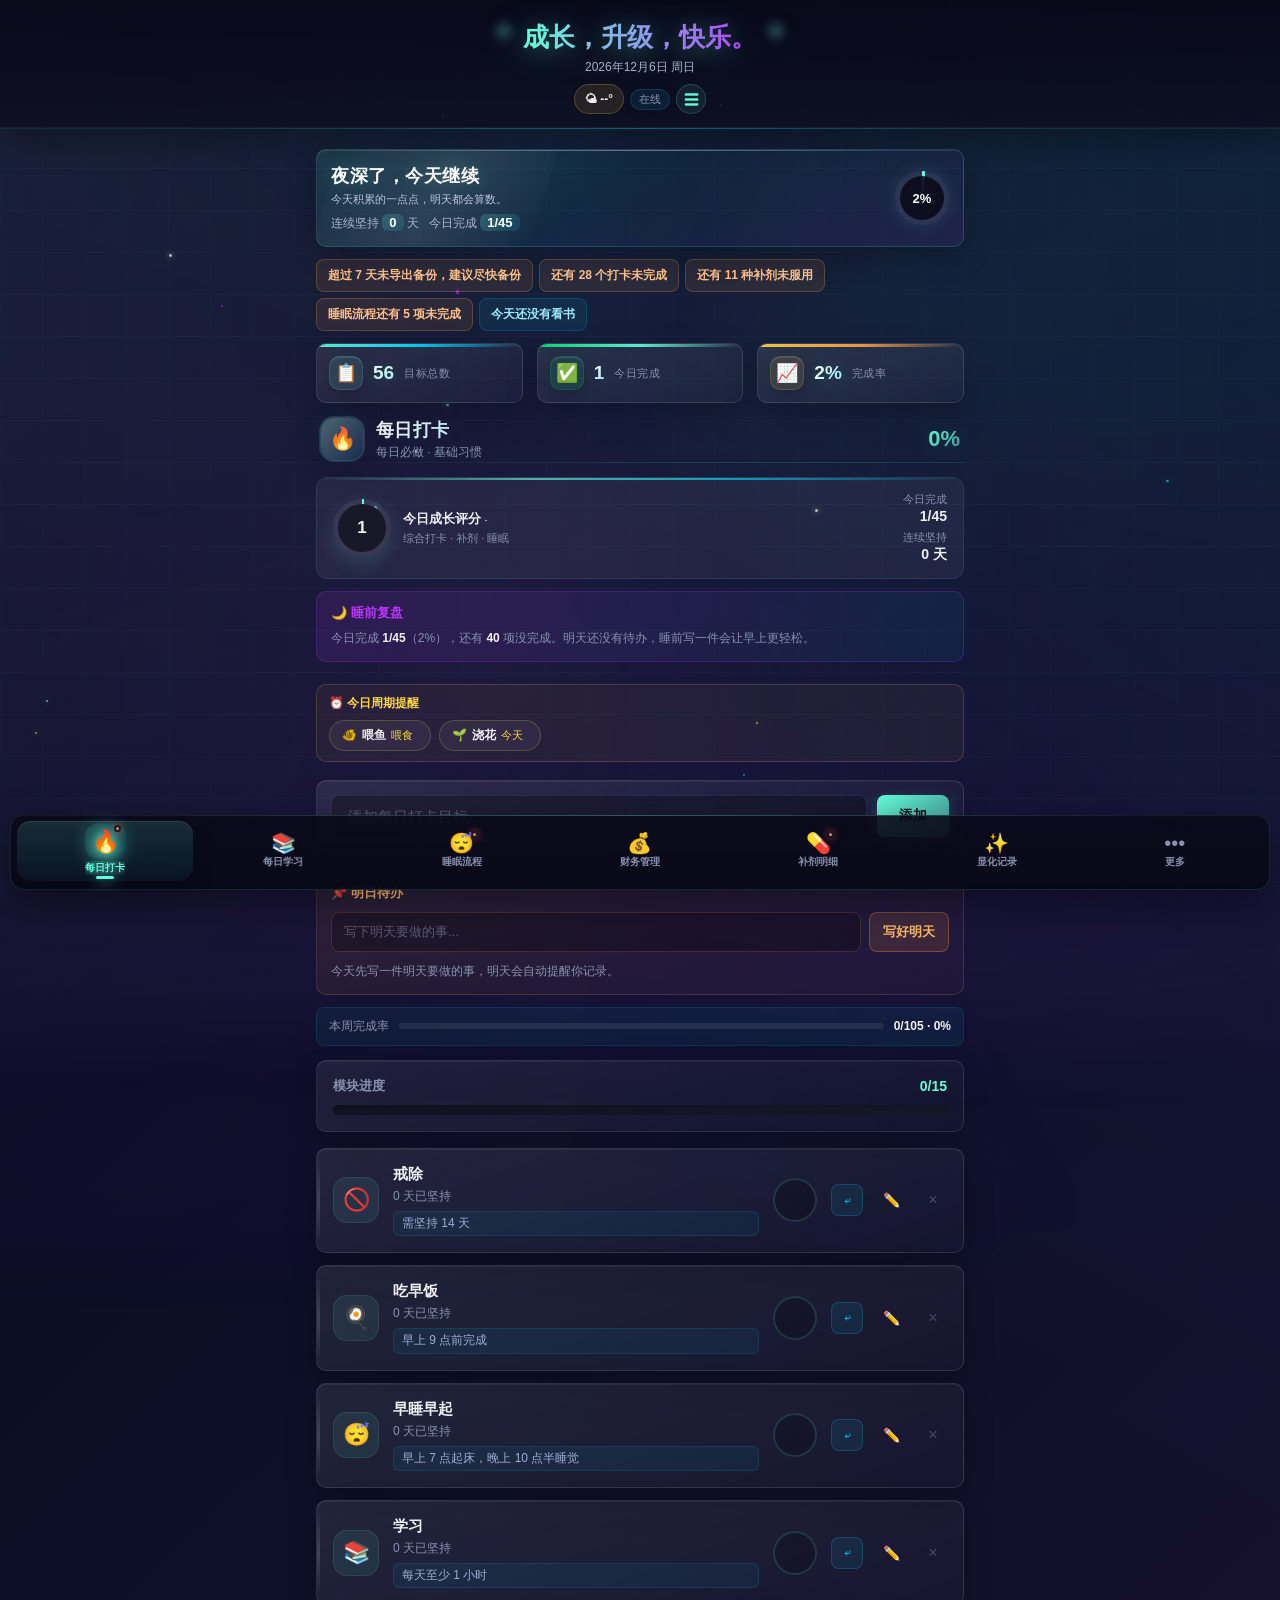
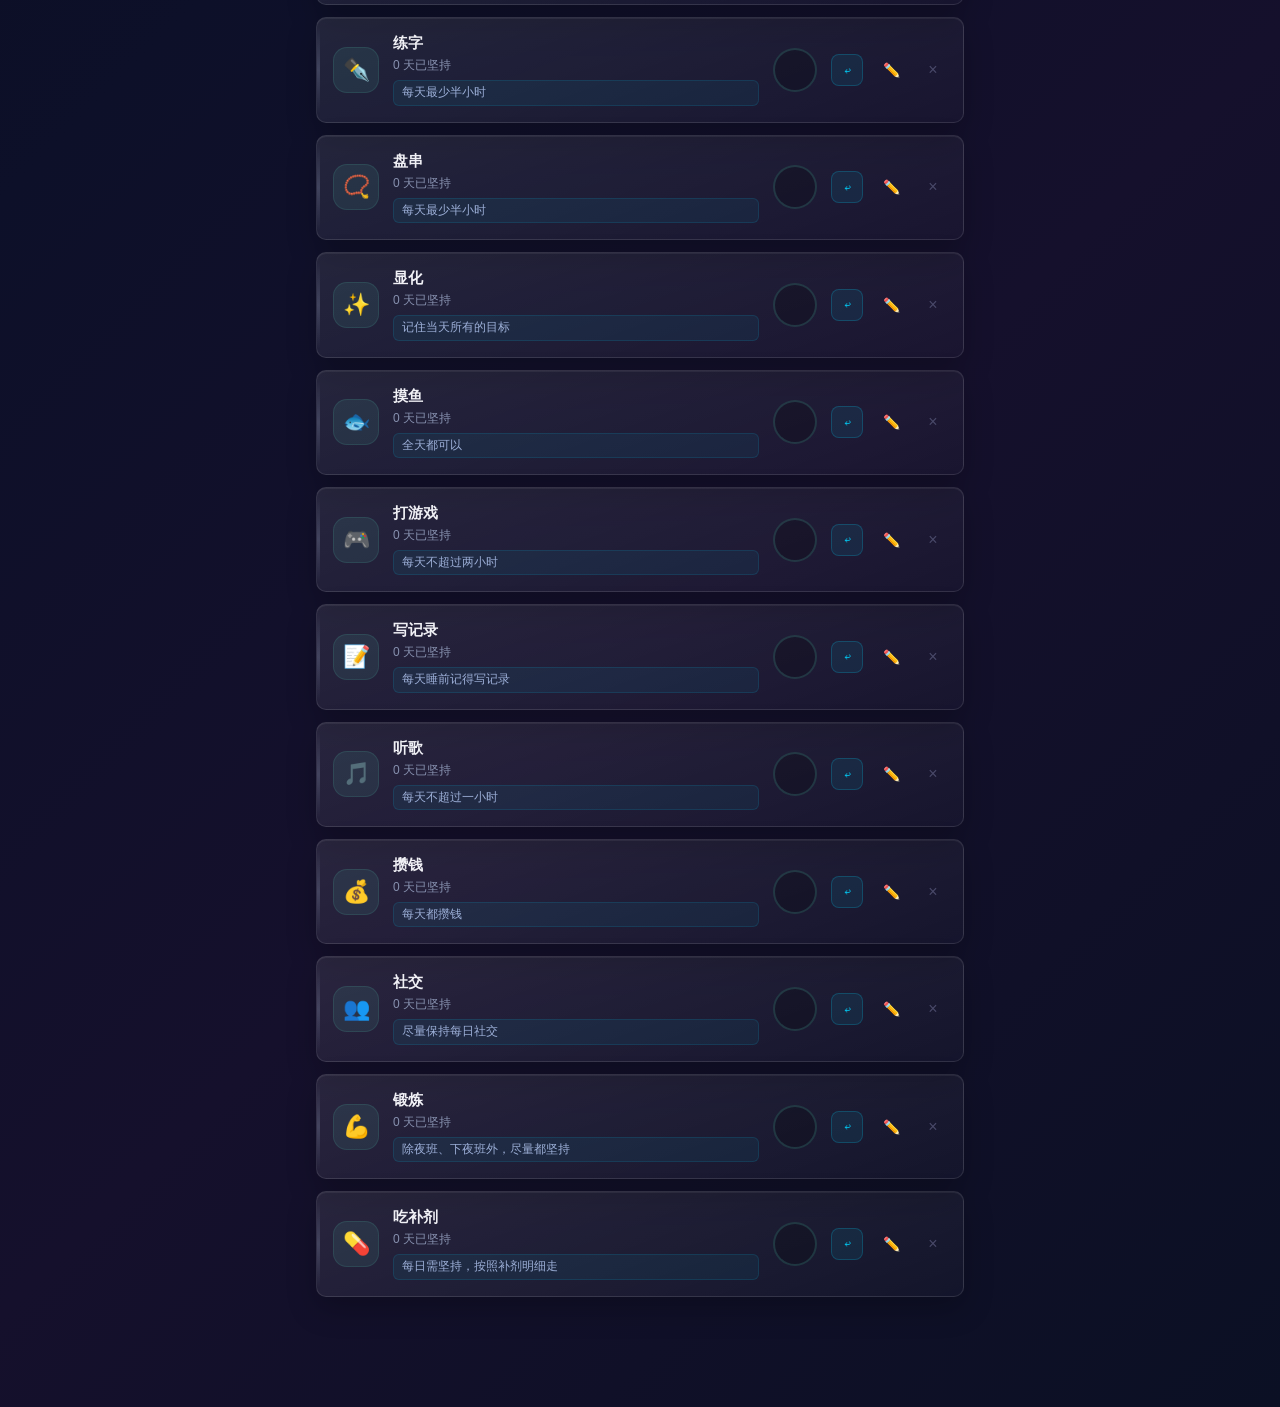
==== commit 25c7e66e: "v116：周期打卡新增项目支持设置间隔天数/基准日期（也可选轮转状态周期） 以前 addHabit() 对所有模块统一建 type=daily，周期模块里加出来的其实是普通每日打卡，没有周期字段只能事" ====
--- a/index.html
+++ b/index.html
@@ -260,6 +260,32 @@
     </div>
   </div>
 
+  <!-- 周期项目添加弹窗（间隔天数 / 基准日期 / 轮转周期） -->
+  <div class="overlay" id="cycleAddOverlay" onclick="closeCycleAddModal(event)">
+    <div class="modal" role="dialog" aria-modal="true" onclick="event.stopPropagation()">
+      <div class="modal-header">
+        <h3>➕ 新增周期项目</h3>
+        <button class="close" aria-label="关闭" onclick="closeCycleAddModal()">&times;</button>
+      </div>
+      <div class="fund-form-row">
+        <label>名称</label>
+        <input type="text" class="fund-form-input" id="cycleAddName" maxlength="20" placeholder="如：浇花、喂鱼、上班">
+      </div>
+      <div class="fund-form-row">
+        <label>类型</label>
+        <select class="fund-form-input" id="cycleAddType" onchange="renderCycleAddFields()">
+          <option value="period">间隔打卡（每 N 天一次）</option>
+          <option value="cycle">轮转状态（多个状态按天循环）</option>
+        </select>
+      </div>
+      <div id="cycleAddFields"></div>
+      <div class="modal-actions">
+        <button class="btn-secondary" onclick="closeCycleAddModal()">取消</button>
+        <button class="btn-primary" onclick="saveCycleAdd()">保存</button>
+      </div>
+    </div>
+  </div>
+
   <!-- 显化记录添加弹窗 -->
   <div class="overlay" id="manifestRecordOverlay" onclick="closeManifestRecordModal(event)">
     <div class="modal wide" role="dialog" aria-modal="true" onclick="event.stopPropagation()">
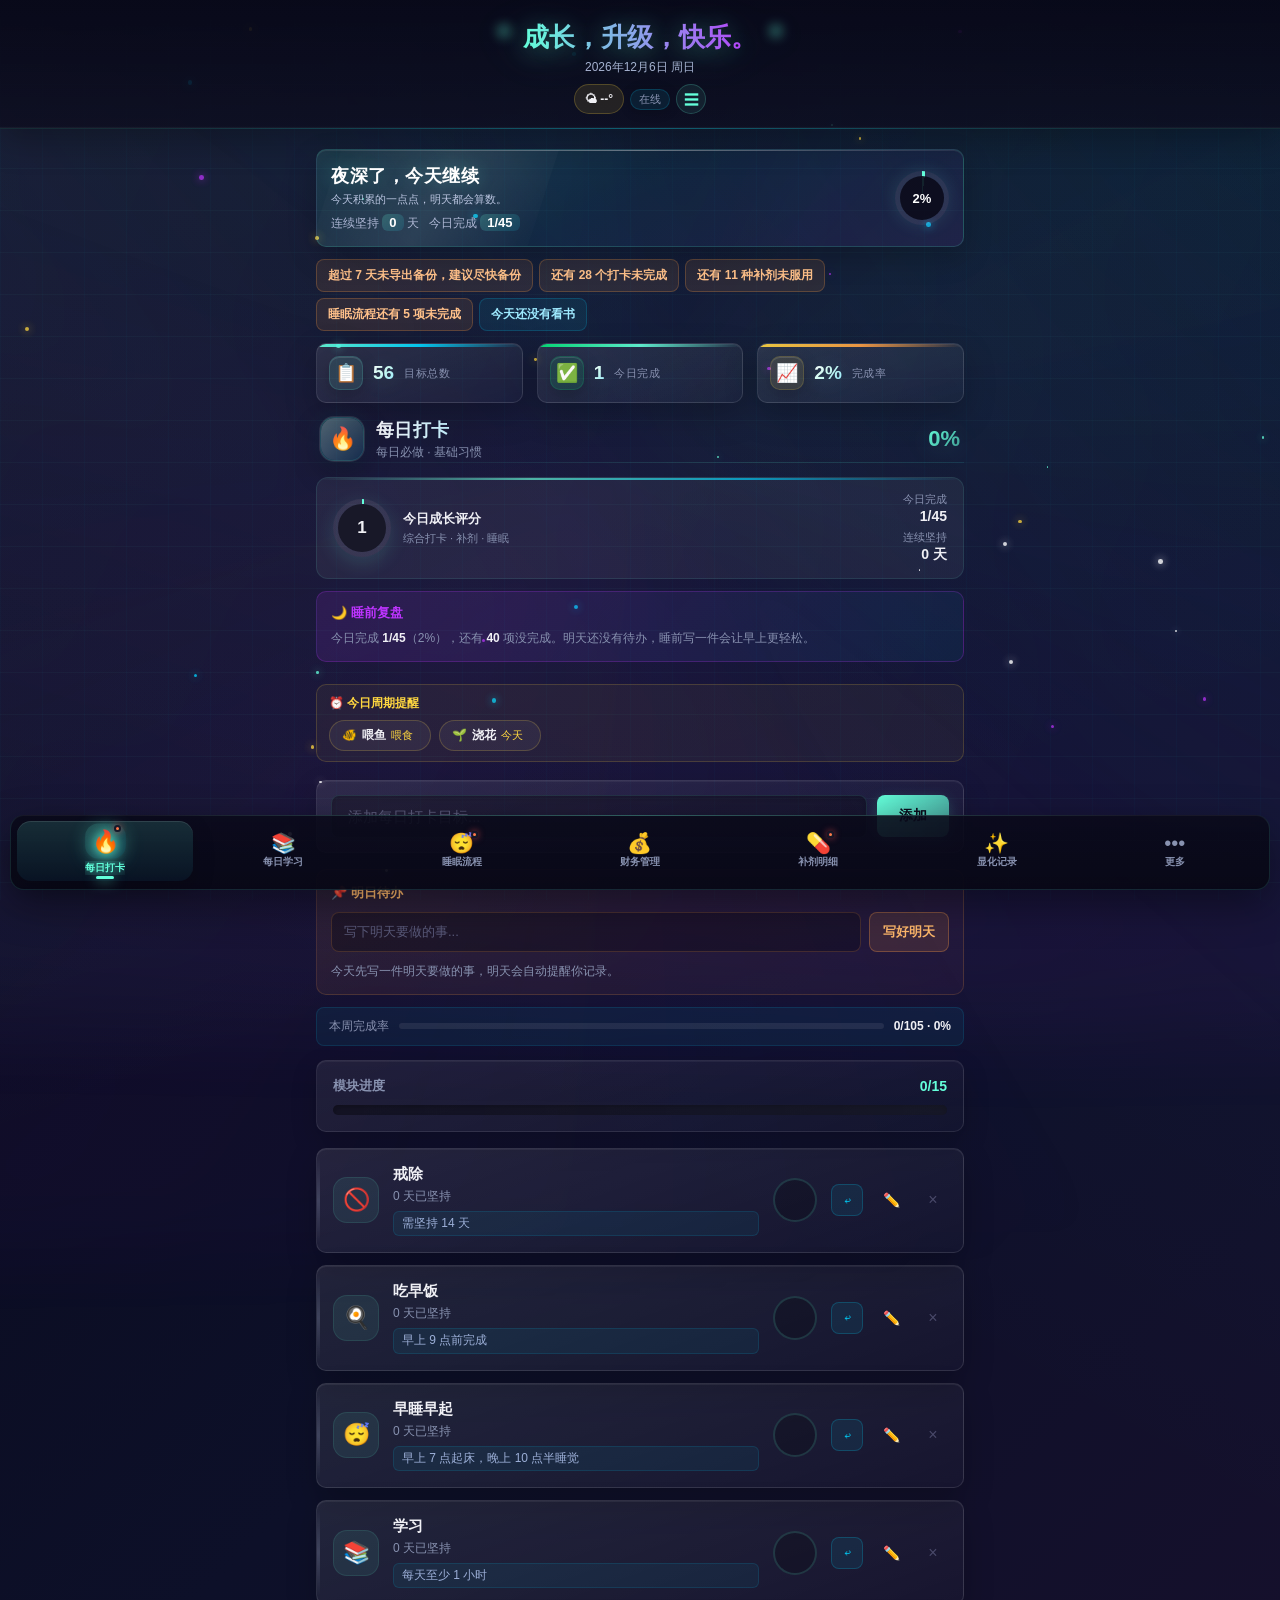
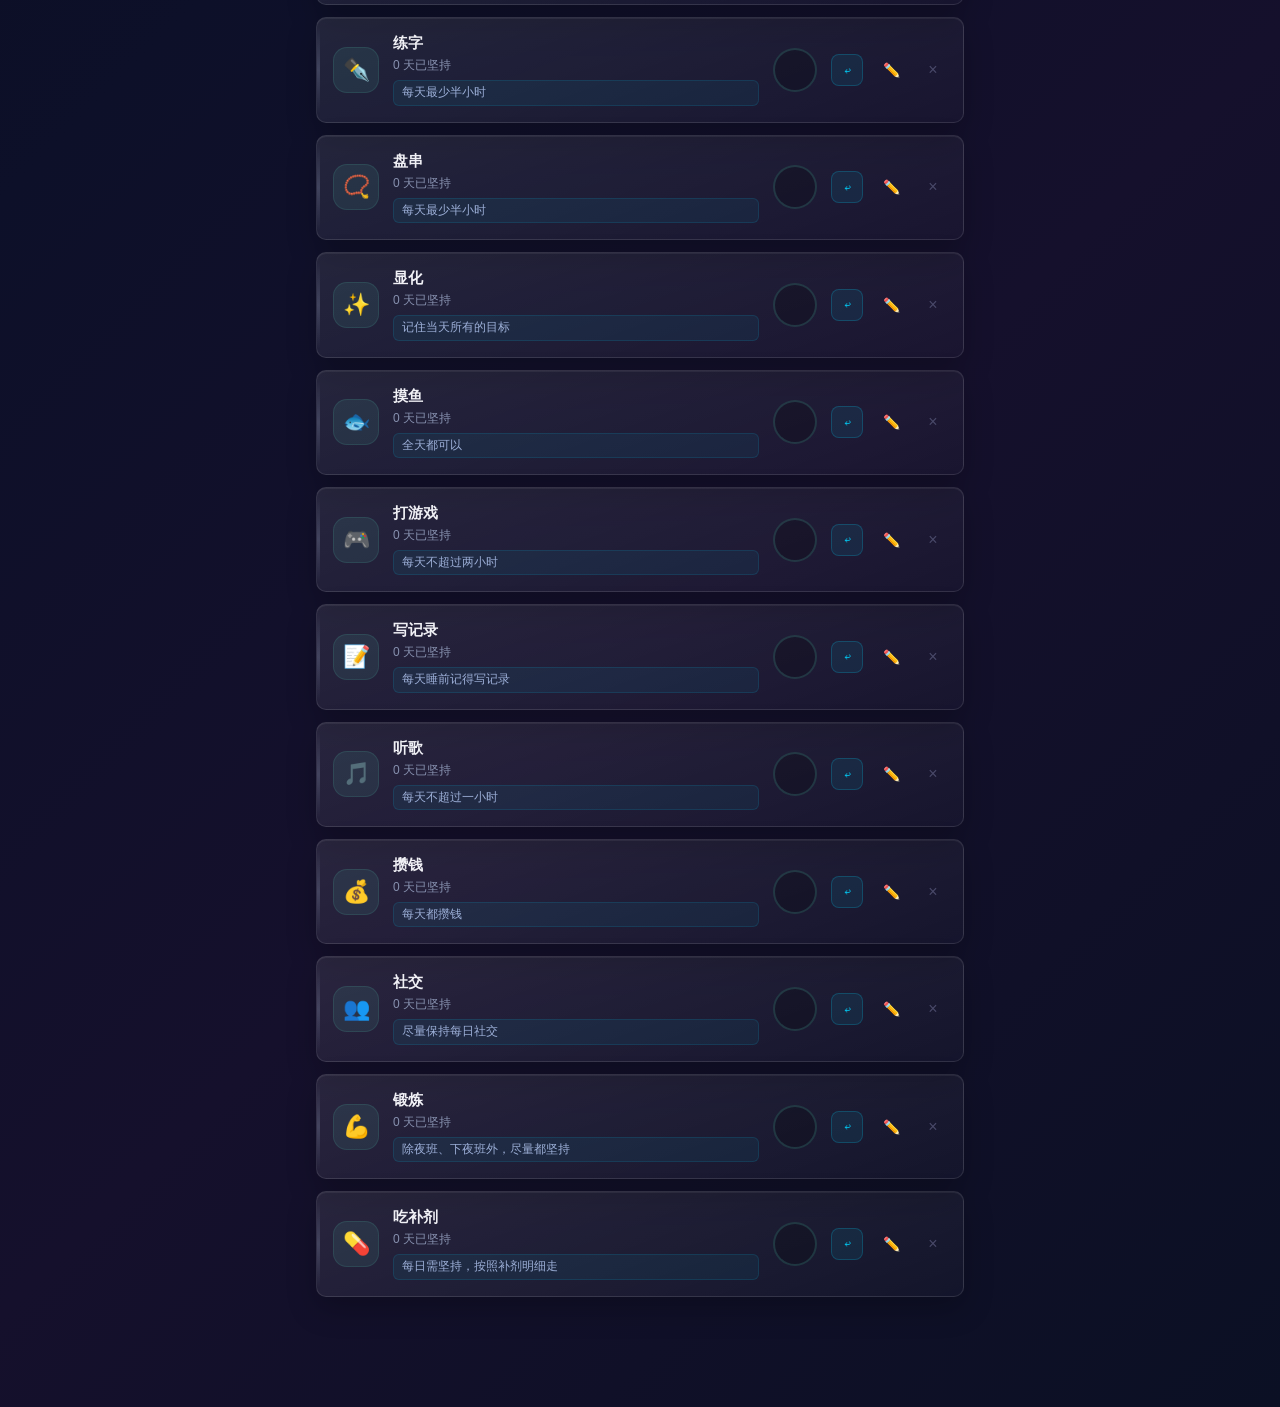
==== commit ccc31524: "v117：背景特效恢复可见（粒子 10→24 / 18→36、恢复光晕、手机端保留旋转光层），菜单显示背景动态开关状态 诊断：v110→v116 的背景代码完全一致，不是被改坏。差异在于手机上 .bg" ====
--- a/index.html
+++ b/index.html
@@ -145,7 +145,7 @@
       </div>
       <div class="header-menu-grid">
         <button class="header-menu-item" onclick="closeHeaderMenu(); forceRefresh()"><span class="header-menu-icon">🔄</span><span>刷新</span></button>
-        <button class="header-menu-item" onclick="closeHeaderMenu(); toggleBgMotion()"><span class="header-menu-icon">🌌</span><span>背景动态</span></button>
+        <button class="header-menu-item" onclick="closeHeaderMenu(); toggleBgMotion()"><span class="header-menu-icon">🌌</span><span id="bgMotionLabel">背景动态</span></button>
         <button class="header-menu-item" onclick="closeHeaderMenu(); openPersonalizeModal()"><span class="header-menu-icon">🎨</span><span>个性化</span></button>
         <button class="header-menu-item" onclick="closeHeaderMenu(); openBackupModal()"><span class="header-menu-icon">💾</span><span>备份</span></button>
         <button class="header-menu-item" onclick="closeHeaderMenu(); openStatsModal()"><span class="header-menu-icon">📊</span><span>统计</span></button>
--- a/assets/app.css
+++ b/assets/app.css
@@ -1,57 +1,57 @@
-:root{--bg:#0f0f23;--card:#ffffff0e;--card-solid:#181828;--text:#f0f0f5;--text2:#8892b0;--primary:#64ffda;--primary-dim:#64ffda26;--accent1:#bd34fe;--accent2:#00d4ff;--accent3:#ff6b6b;--accent4:#ffd93d;--accent5:#6bcb77;--accent6:#4d96ff;--accent7:#ff9f43;--success:#00e676;--danger:#ff5252;--warning:#ffd740;--radius-sm:8px;--radius:10px;--radius-lg:12px}*{box-sizing:border-box;-webkit-tap-highlight-color:transparent;margin:0;padding:0}@keyframes bgMeshFlow{0%,to{transform:translate(-3%,-2.5%)scale(1)}50%{transform:translate(3%,2.5%)scale(1.14)}}@keyframes bgMeshFlowReverse{0%,to{transform:translate(3%,2.5%)scale(1.04)}50%{transform:translate(-3%,-2.5%)scale(1.16)}}@keyframes bgSwirlRotate{0%{transform:rotate(0)scale(1)}50%{transform:rotate(180deg)scale(1.12)}to{transform:rotate(360deg)scale(1)}}@keyframes heroSweep{0%,55%{left:-45%}to{left:125%}}@keyframes cardGlow{0%,to{border-color:#64ffda29;box-shadow:inset 0 1px #ffffff14,0 10px 28px #00000038,0 0 #64ffda00}50%{border-color:#64ffda57;box-shadow:inset 0 1px #ffffff14,0 12px 34px #00000042,0 0 26px #64ffda2e}}@keyframes weatherGlow{0%,to{box-shadow:0 0 #ffd74000}50%{box-shadow:0 0 16px #ffd74047}}@keyframes btnSweep{0%,55%{left:-60%}to{left:140%}}@keyframes moduleEnter{0%{opacity:0;transform:translateY(10px)}to{opacity:1;transform:translateY(0)}}@keyframes progressFlow{0%{background-position:0%}to{background-position:200%}}@keyframes titleFlow{0%{background-position:0%}to{background-position:200%}}@keyframes iconWiggle{0%,to{transform:rotate(0)}30%{transform:rotate(-7deg)}70%{transform:rotate(7deg)}}@keyframes bigGlow{0%,to{filter:drop-shadow(0 10px 28px #64ffda1f)}50%{filter:drop-shadow(0 16px 40px #64ffda47)}}@keyframes twinkle{0%,to{opacity:.25;transform:scale(.85)}50%{opacity:1;transform:scale(1.15)}}@keyframes progressGlow{0%,to{filter:drop-shadow(0 0 #64ffda00)}50%{filter:drop-shadow(0 0 14px #64ffda59)}}@keyframes iconGlow{0%,to{box-shadow:0 4px 15px #0000004d,0 0 #64ffda00}50%{box-shadow:0 4px 15px #0000004d,0 0 20px #64ffda47}}@keyframes float{0%,to{transform:translateY(0)}50%{transform:translateY(-10px)}}@keyframes pulse-glow{0%,to{box-shadow:0 0 20px #64ffda1a}50%{box-shadow:0 0 40px #64ffda4d}}@keyframes shimmer{0%{background-position:-200% 0}to{background-position:200% 0}}@keyframes scaleIn{0%{opacity:0;transform:scale(.9)}to{opacity:1;transform:scale(1)}}@keyframes slideUp{0%{opacity:0;transform:translateY(20px)}to{opacity:1;transform:translateY(0)}}@keyframes checkBurst{0%{transform:scale(1)}30%{transform:scale(.8)}50%{transform:scale(1.2)}70%{transform:scale(.95)}to{transform:scale(1)}}@keyframes confetti{0%{opacity:1;transform:translateY(0)rotate(0)}to{opacity:0;transform:translateY(-60px)rotate(360deg)}}@keyframes ringExpand{0%{opacity:.6;transform:scale(1)}to{opacity:0;transform:scale(2.5)}}@keyframes numberPop{0%{transform:scale(1)}50%{transform:scale(1.3)}to{transform:scale(1)}}@keyframes gradientText{0%{background-position:0%}50%{background-position:100%}to{background-position:0%}}@keyframes breathe{0%,to{opacity:.3;transform:scale(1)}50%{opacity:.6;transform:scale(1.1)}}@keyframes orbit{0%{transform:rotate(0)translate(80px)rotate(0)}to{transform:rotate(360deg)translate(80px)rotate(-360deg)}}body{color:var(--text);background-color:#0000;background-image:radial-gradient(1000px 520px at 15% -10%,#64ffda12,#0000 60%),radial-gradient(900px 520px at 105% 108%,#00d4ff0f,#0000 60%),linear-gradient(160deg,#0b0b1c,#101024 55%,#0d0d20);background-position:0 0,0 0,0 0;background-repeat:repeat,repeat,repeat;background-size:160% 160%;background-attachment:scroll,scroll,scroll;background-origin:padding-box,padding-box,padding-box;background-clip:border-box,border-box,border-box;min-height:100vh;padding-bottom:90px;font-family:-apple-system,BlinkMacSystemFont,Segoe UI,Roboto,PingFang SC,Microsoft YaHei,sans-serif;position:relative;overflow-x:hidden}.grid-bg{pointer-events:none;z-index:1;background-image:linear-gradient(#64ffda05 1px,#0000 1px),linear-gradient(90deg,#64ffda05 1px,#0000 1px);background-size:50px 50px;position:fixed;inset:0}.bg-mesh{z-index:0;--bg-duration:10s;pointer-events:none;filter:blur(44px);opacity:.95;animation:bgMeshFlow var(--bg-duration) ease-in-out infinite;background:linear-gradient(115deg,#64ffda0d 0%,#0000 30%,#00d4ff14 50%,#0000 72%,#bd34fe0d 100%) 0 0/280% 280%;position:fixed;inset:-15%}.bg-mesh:before{content:"";--bg-duration:12s;filter:blur(34px);animation:bgMeshFlowReverse var(--bg-duration) ease-in-out infinite;pointer-events:none;background:linear-gradient(215deg,#ff9f430a 0%,#0000 34%,#bd34fe12 55%,#0000 76%,#64ffda0f 100%) 0 0/240% 240%;position:absolute;inset:0}.bg-swirl{z-index:0;--bg-duration:18s;pointer-events:none;filter:blur(42px);opacity:.7;animation:bgSwirlRotate var(--bg-duration) linear infinite;background:conic-gradient(#0000 0deg,#64ffda0d 70deg,#0000 140deg,#bd34fe0d 220deg,#0000 300deg,#00d4ff0d 350deg,#0000 360deg);position:fixed;inset:-40%}.bg-particles{z-index:1;pointer-events:none;opacity:1;width:100%;height:100%;position:fixed;inset:0}.bg-particle{left:var(--x);top:var(--y);width:var(--size);height:var(--size);background:var(--color);box-shadow:0 0 6px var(--color);opacity:.7;animation:starDrift var(--drift-duration) ease-in-out var(--twinkle-delay) infinite alternate;border-radius:50%;position:absolute}body:not(.motion-on) .bg-mesh,body:not(.motion-on) .bg-mesh:before,body:not(.motion-on) .bg-swirl,body:not(.motion-on) .bg-particles{display:none}@media (max-width:600px){.bg-swirl{display:none}.bg-mesh,.bg-mesh:before{filter:none}.bg-particle{box-shadow:none}}@keyframes starDrift{0%{transform:translate(0,0)}to{transform:translate3d(var(--dx), var(--dy), 0)}}@keyframes starTwinkle{0%{opacity:.25}to{opacity:.9}}.stat-card .num,.finance-card-value,.market-item-price,.fund-card-stat-value,.module-title-bar .m-progress,.daily-meta b,.finance-progress-text,.market-item-change{font-variant-numeric:tabular-nums;font-feature-settings:"tnum"}header{text-align:center;-webkit-backdrop-filter:blur(20px);z-index:10;background:#0f0f23cc;border-bottom:1px solid #64ffda14;padding:18px 20px 14px;display:block;position:sticky;top:0}header:after{content:"";pointer-events:none;background:linear-gradient(90deg,#0000,#00d4ff4d,#0000);height:1px;position:absolute;bottom:-1px;left:10%;right:10%}.header-brand{width:100%;display:block}header h1{background:linear-gradient(90deg,#64ffda,#bd34fe,#00d4ff,#64ffda) 0 0/300% 100%;-webkit-text-fill-color:transparent;letter-spacing:0;text-shadow:0 3px 24px #64ffda47;-webkit-background-clip:text;background-clip:text;width:fit-content;margin:0 auto;font-size:26px;font-weight:800;animation:8s ease-in-out infinite gradientText;position:relative}header h1:before,header h1:after{content:"✦";color:#64ffda;text-shadow:0 0 12px #64ffda99;pointer-events:none;font-size:14px;animation:3s ease-in-out infinite twinkle;position:absolute;top:4px}header h1:before{left:-26px}header h1:after{animation-delay:1.5s;right:-26px}header .date{color:var(--text2);letter-spacing:0;margin-top:4px;font-size:12px;font-weight:500}.header-actions{flex-shrink:0;justify-content:center;align-items:center;gap:6px;margin-top:8px;padding:0;display:flex}.weather-widget{height:30px;color:var(--text);white-space:nowrap;cursor:pointer;background:#ffd7401a;border:1px solid #ffd74038;border-radius:999px;align-items:center;gap:4px;padding:0 10px;font-size:12px;font-weight:700;transition:all .2s;animation:5s ease-in-out infinite weatherGlow;display:inline-flex}.weather-widget:hover{background:#ffd74029;border-color:#ffd74066;transform:translateY(-1px)}.header-menu-btn{width:30px;height:30px;color:var(--primary);cursor:pointer;background:#64ffda14;border:1px solid #64ffda33;border-radius:50%;justify-content:center;align-items:center;font-size:15px;line-height:1;transition:background .2s,transform .2s,box-shadow .2s;display:inline-flex}.header-menu-btn:hover{background:#64ffda29;transform:translateY(-1px);box-shadow:0 4px 14px #0003}.header-menu-grid{grid-template-columns:repeat(3,1fr);gap:10px;display:grid}.header-menu-item{color:var(--text2);cursor:pointer;background:#0003;border:1px solid #64ffda14;border-radius:12px;flex-direction:column;align-items:center;gap:6px;padding:14px 8px;font-size:12px;font-weight:600;transition:all .2s;display:flex}.header-menu-item:hover{color:var(--text);border-color:#64ffda33;transform:translateY(-1px)}.header-menu-item .header-menu-icon{font-size:20px;line-height:1}.container{z-index:1;max-width:680px;margin:0 auto;padding:20px 16px;position:relative}#moduleContent{animation:.3s both moduleEnter}.stats{grid-template-columns:repeat(3,1fr);gap:8px;margin-bottom:14px;display:grid}.stat-card{background:var(--card);-webkit-backdrop-filter:blur(16px);border-radius:var(--radius);text-align:left;border:1px solid #64ffda14;align-items:center;gap:10px;padding:12px;transition:all .3s;animation:none;display:flex;position:relative;overflow:hidden}.stat-card:first-child{animation-delay:.1s}.stat-card:nth-child(2){animation-delay:.2s}.stat-card:nth-child(3){animation-delay:.3s}.stat-card:hover{border-color:#64ffda33;transform:translateY(-2px);box-shadow:0 8px 26px #64ffda1f,0 0 0 1px #64ffda0f}.stat-card:before{content:"";background:linear-gradient(90deg, transparent, var(--primary), transparent);opacity:.6;height:2px;position:absolute;top:0;left:0;right:0}.stat-card .icon-wrap{background:#64ffda1a;border:1px solid #64ffda26;border-radius:10px;justify-content:center;align-items:center;width:34px;height:34px;margin:0;font-size:18px;animation:none;display:flex}.stat-card:first-child .icon-wrap{animation-delay:0s}.stat-card:nth-child(2) .icon-wrap{background:#00e6761a;border-color:#00e67626;animation-delay:.5s}.stat-card:nth-child(3) .icon-wrap{background:#ffd7401a;border-color:#ffd74026;animation-delay:1s}.stat-card .num{color:var(--text);font-size:19px;font-weight:800;line-height:1.2;transition:all .3s}.stat-card .num.pop{animation:.4s numberPop}.stat-card .label{color:var(--text2);letter-spacing:.5px;margin-top:0;font-size:11px;font-weight:500}.module-title-bar{align-items:center;gap:12px;margin-bottom:16px;padding:0 4px;animation:.4s .2s backwards slideUp;display:flex}.module-title-bar .m-icon{border-radius:14px;justify-content:center;align-items:center;width:44px;height:44px;font-size:22px;display:flex;position:relative;overflow:hidden;box-shadow:0 4px 15px #0000004d}.module-title-bar .m-icon:hover{animation:.5s iconWiggle}.module-title-bar .m-icon:after{content:"";border-radius:inherit;background:linear-gradient(135deg,#fff3,#0000);position:absolute;inset:0}.module-title-bar .m-text{flex:1}.module-title-bar .m-text .m-name{background:linear-gradient(90deg,#f0f0f5,#00d4ff 30%,#64ffda 50%,#f0f0f5 70%) 0 0/220% 100%;-webkit-text-fill-color:transparent;-webkit-background-clip:text;background-clip:text;font-size:18px;font-weight:700;animation:9s linear infinite titleFlow}.module-title-bar .m-text .m-desc{color:var(--text2);margin-top:2px;font-size:12px}.module-title-bar .m-progress{background:linear-gradient(135deg, var(--primary), var(--accent2));-webkit-text-fill-color:transparent;-webkit-background-clip:text;background-clip:text;font-size:22px;font-weight:800;animation:4s ease-in-out infinite progressGlow}.add-box{background:var(--card);-webkit-backdrop-filter:blur(16px);backdrop-filter:blur(16px);border-radius:var(--radius);border:1px solid #64ffda14;align-items:center;gap:10px;margin-bottom:16px;padding:14px;transition:all .3s;animation:.4s .3s backwards slideUp;display:flex}.add-box:focus-within{border-color:#64ffda40;box-shadow:0 0 20px #64ffda14}.add-box input{border-radius:var(--radius-sm);color:var(--text);background:#0003;border:1.5px solid #64ffda1a;outline:none;flex:1;padding:12px 16px;font-size:15px;transition:all .3s}.add-box input::placeholder{color:#5a5a7a}.add-box input:focus{border-color:var(--primary);background:#0000004d;box-shadow:0 0 15px #64ffda1a}.add-box button{background:linear-gradient(135deg, var(--module-color,var(--primary)), var(--module-color-a88,#64ffda88));color:#0a0a1a;border-radius:var(--radius-sm);cursor:pointer;white-space:nowrap;box-shadow:0 4px 15px var(--module-color-a33,#64ffda33);border:none;padding:12px 22px;font-size:14px;font-weight:700;transition:all .3s;position:relative;overflow:hidden}.add-box button:after{content:"";pointer-events:none;background:linear-gradient(100deg,#0000,#ffffff29,#0000);width:35%;height:100%;animation:4.5s ease-in-out infinite btnSweep;position:absolute;top:0;left:-60%;transform:skew(-20deg)}.add-box button:hover:after{left:100%}.add-box button:hover{box-shadow:0 6px 25px var(--module-color-a44,#64ffda44);transform:translateY(-2px)}.add-box button:active{transform:translateY(0)}.module-progress-bar{background:var(--card);-webkit-backdrop-filter:blur(16px);backdrop-filter:blur(16px);border-radius:var(--radius);border:1px solid #64ffda0f;margin-bottom:16px;padding:16px;animation:.4s .35s backwards slideUp}.module-progress-bar .ph{justify-content:space-between;align-items:center;margin-bottom:10px;display:flex}.module-progress-bar .ph span{color:var(--text2);font-size:13px;font-weight:600}.module-progress-bar .ph .pp{font-size:14px;font-weight:700}.module-progress-bar .pb{background:#0000004d;border-radius:5px;height:10px;position:relative;overflow:hidden}.module-progress-bar .pb:after{content:"";opacity:.4;background:linear-gradient(90deg,#0000,#ffffff1a,#0000) 0 0/200% 100%;animation:3.5s linear infinite shimmer;position:absolute;inset:0}.module-progress-bar .pf{background-size:200% 100%;border-radius:5px;height:100%;transition:width .8s cubic-bezier(.4,0,.2,1);animation:3s linear infinite progressFlow;position:relative;overflow:hidden}.module-progress-bar .pf:after{content:"";opacity:.5;background:linear-gradient(90deg,#0000,#ffffff4d,#0000) 0 0/200% 100%;animation:3s linear infinite shimmer;position:absolute;inset:0}.habit-list{flex-direction:column;gap:12px;display:flex}.habit-list.ready .habit-card{animation:none}.habit-card{background:var(--card);-webkit-backdrop-filter:blur(16px);backdrop-filter:blur(16px);border-radius:var(--radius);border:1px solid #64ffda0f;align-items:center;gap:14px;padding:16px;transition:all .3s cubic-bezier(.4,0,.2,1);animation:.4s backwards slideUp;display:flex;position:relative;overflow:hidden}.habit-card:first-child{animation-delay:.4s}.habit-card:nth-child(2){animation-delay:.45s}.habit-card:nth-child(3){animation-delay:.5s}.habit-card:nth-child(4){animation-delay:.55s}.habit-card:nth-child(5){animation-delay:.6s}.habit-card:nth-child(6){animation-delay:.65s}.habit-card:nth-child(7){animation-delay:.7s}.habit-card:nth-child(8){animation-delay:.75s}.habit-card:hover{border-color:#64ffda26;transform:translateY(-3px);box-shadow:0 8px 32px #64ffda14}.habit-card.done{background:#00e6760d;border-color:#00e67633}.habit-card.done:hover{box-shadow:0 8px 32px #00e6761a}.habit-card:before{content:"";background:linear-gradient(180deg, transparent, var(--text2), transparent);opacity:.3;border-radius:0 3px 3px 0;width:3px;transition:all .3s;position:absolute;top:8px;bottom:8px;left:0}.habit-card:hover:before{opacity:.6;background:linear-gradient(180deg, transparent, var(--primary), transparent)}.habit-card.done:before{background:linear-gradient(180deg, transparent, var(--success), transparent);opacity:.8}.habit-card .icon{background:#64ffda14;border:1px solid #64ffda1a;border-radius:14px;flex-shrink:0;justify-content:center;align-items:center;width:46px;height:46px;font-size:22px;transition:all .4s;display:flex;position:relative}.habit-card.done .icon{background:#00e67626;border-color:#00e67640;transform:scale(1.05);box-shadow:0 0 20px #00e67633}.habit-info{flex:1;min-width:0}.habit-info .name{color:var(--text);flex-wrap:wrap;align-items:center;gap:8px;font-size:15px;font-weight:600;display:flex}.habit-info .meta{color:var(--text2);flex-wrap:wrap;align-items:center;gap:6px;margin-top:4px;font-size:12px;display:flex}.habit-info .streak{color:var(--warning);align-items:center;gap:2px;font-weight:700;display:inline-flex}.habit-info .streak:before{content:"🔥";font-size:11px}.habit-info .remark{color:#9db0d8;word-break:break-word;background:#00d4ff0f;border:1px solid #00d4ff1f;border-radius:6px;margin-top:6px;padding:3px 8px;font-size:12px;line-height:1.45}.achievement-badges{vertical-align:middle;flex-wrap:wrap;gap:4px;margin-left:4px;display:inline-flex}.achievement-badge{color:var(--warning);white-space:nowrap;background:#ffd7401a;border:1px solid #ffd74040;border-radius:6px;padding:1px 5px;font-size:11px;font-weight:700}.achievement-toast{z-index:400;color:var(--warning);background:#1a1a2ef7;border:1px solid #ffd74066;border-radius:14px;align-items:center;gap:8px;max-width:calc(100% - 32px);padding:12px 16px;font-size:13px;font-weight:700;display:flex;position:fixed;top:56px;left:50%;transform:translate(-50%);box-shadow:0 8px 30px #00000080}.achievements-list{flex-direction:column;gap:10px;max-height:60vh;display:flex;overflow-y:auto}.achievement-item{border-radius:var(--radius-sm);background:#0003;border:1px solid #64ffda14;padding:12px}.achievement-item-head{justify-content:space-between;align-items:center;margin-bottom:8px;display:flex}.achievement-item-name{color:var(--text);font-size:14px;font-weight:700}.achievement-item-streak{color:var(--warning);font-size:12px;font-weight:700}.achievement-item-badges{flex-wrap:wrap;gap:5px;margin-bottom:8px;display:flex}.achievement-empty,.achievement-item-next{color:var(--text2);font-size:11px}.cycle-badge{color:#fff;border-radius:20px;align-items:center;gap:3px;padding:3px 10px;font-size:11px;font-weight:700;display:inline-flex;box-shadow:0 2px 8px #0003}.cycle-badge.rest{background:linear-gradient(135deg,#6c757d,#adb5bd)}.cycle-badge.work{background:linear-gradient(135deg,#4d96ff,#6bcb77)}.cycle-badge.night{background:linear-gradient(135deg,#bd34fe,#ff6b6b)}.cycle-badge.off{background:linear-gradient(135deg,#ff5252,#ff9f43)}.cycle-badge.feed{background:linear-gradient(135deg,#00e676,#00d4ff)}.cycle-badge.stop{color:var(--text2);background:#2d2d44}.period-badge{border-radius:20px;align-items:center;gap:3px;padding:3px 10px;font-size:11px;font-weight:700;display:inline-flex;box-shadow:0 2px 8px #0003}.period-badge.due{color:#1a1a2e;background:linear-gradient(135deg,#ffd740,#ff9f43)}.period-badge.wait{color:var(--text2);background:#2d2d44}.note-tag{color:var(--primary);background:#64ffda1a;border:1px solid #64ffda26;border-radius:6px;margin-top:3px;padding:2px 8px;font-size:11px;display:inline-block}.fuel-summary{color:var(--text2);flex-wrap:wrap;gap:6px;margin-top:6px;font-size:11px;display:flex}.fuel-summary span{color:#ffb86b;background:#ff9f4314;border:1px solid #ff9f432e;border-radius:6px;padding:2px 8px;font-weight:600}.check-btn{cursor:pointer;color:#0000;background:#0003;border:2.5px solid #64ffda26;border-radius:50%;flex-shrink:0;justify-content:center;align-items:center;width:44px;height:44px;font-size:18px;transition:all .4s cubic-bezier(.34,1.56,.64,1);display:flex;position:relative}.check-btn:before{content:"";border:2px solid #0000;border-radius:50%;transition:all .4s;position:absolute;inset:-6px}.check-btn:hover{border-color:var(--primary);transform:scale(1.1);box-shadow:0 0 20px #64ffda33}.check-btn.done{color:#0a0a1a;background:linear-gradient(135deg,#00e676,#00d4ff);border-color:#0000;transform:scale(1.05);box-shadow:0 4px 20px #00e67666}.check-btn.burst{animation:.5s cubic-bezier(.34,1.56,.64,1) checkBurst}.check-btn.done:before{border-color:#00e6764d}.check-btn.burst:before{animation:1.5s ease-out ringExpand}.check-btn.disabled{opacity:.3;cursor:not-allowed;border-color:#64ffda0d}.check-btn.disabled:hover{box-shadow:none;border-color:#64ffda0d;transform:none}.del-btn{color:#4a4a6a;cursor:pointer;background:0 0;border:none;border-radius:8px;flex-shrink:0;justify-content:center;align-items:center;width:28px;height:28px;font-size:16px;transition:all .2s;display:flex}.del-btn:hover{color:var(--danger);background:#ff52521a}.edit-btn{color:#4a4a6a;cursor:pointer;background:0 0;border:none;border-radius:8px;flex-shrink:0;justify-content:center;align-items:center;width:28px;height:28px;font-size:14px;transition:all .2s;display:flex}.edit-btn:hover{color:var(--primary);background:#64ffda1a}.icon-picker{flex-wrap:wrap;gap:6px;display:flex}.icon-pick-btn{cursor:pointer;background:#0003;border:1px solid #64ffda1f;border-radius:10px;justify-content:center;align-items:center;width:36px;height:36px;font-size:18px;transition:all .15s;display:flex}.icon-pick-btn:hover{border-color:var(--primary)}.icon-pick-btn.active{border-color:var(--primary);background:#64ffda26;transform:scale(1.08);box-shadow:0 0 12px #64ffda33}.bottom-nav{left:10px;right:10px;bottom:max(10px, env(safe-area-inset-bottom));-webkit-backdrop-filter:blur(24px);z-index:100;background:#0c0c1cf0;border:1px solid #64ffda1f;border-radius:14px;padding:6px;position:fixed;box-shadow:0 14px 40px #00000061,inset 0 1px #ffffff0d}.bottom-nav:after{content:"";pointer-events:none;background:linear-gradient(90deg,#0000,#64ffda4d,#0000);height:1px;position:absolute;top:0;left:10%;right:10%}body.nav-more-open .bottom-nav{opacity:0;visibility:hidden;pointer-events:none;transform:translateY(12px)}.undo-bar{left:50%;bottom:calc(86px + env(safe-area-inset-bottom,0px));z-index:300;color:var(--text);background:#1a1a2ef5;border:1px solid #64ffda33;border-radius:14px;align-items:center;gap:12px;max-width:calc(100% - 32px);padding:10px 14px;font-size:13px;display:flex;position:fixed;transform:translate(-50%);box-shadow:0 8px 30px #00000080}.undo-bar button{background:linear-gradient(135deg, var(--primary), var(--accent2));color:#0a0a1a;cursor:pointer;white-space:nowrap;border:none;border-radius:10px;padding:8px 14px;font-size:13px;font-weight:700}.update-banner{z-index:400;color:var(--text);background:#1a1a2ef7;border:1px solid #00d4ff4d;border-radius:12px;align-items:center;gap:10px;max-width:calc(100% - 32px);padding:10px 14px;font-size:13px;display:flex;position:fixed;top:10px;left:50%;transform:translate(-50%);box-shadow:0 8px 30px #00000080}.update-banner button{background:linear-gradient(135deg, var(--accent2), var(--primary));color:#0a0a1a;cursor:pointer;white-space:nowrap;border:none;border-radius:9px;padding:7px 12px;font-size:12px;font-weight:700}.reminder-row{margin-bottom:12px}.reminder-row label{color:var(--text2);margin-bottom:6px;font-size:12px;font-weight:600;display:block}.reminder-row .switch-label{color:var(--text);align-items:center;gap:8px;font-size:13px;display:flex}.reminder-hint{color:var(--text2);margin-bottom:14px;font-size:11px;line-height:1.5}.nav-items{justify-content:space-around;align-items:center;gap:2px;margin:0;padding:0;display:flex;position:relative}.nav-item{cursor:pointer;min-width:0;color:var(--text2);background:0 0;border:none;border-radius:16px;flex-direction:column;flex:1;align-items:center;gap:2px;padding:6px 1px;transition:all .3s cubic-bezier(.4,0,.2,1);display:flex;position:relative}.nav-item:hover{color:var(--text2);background:#64ffda0d}.nav-item:hover .nav-icon{transform:translateY(-1px)scale(1.08)}.nav-item.active{color:var(--nav-color,var(--primary));text-shadow:0 0 12px var(--nav-color,#64ffda59)}.nav-item .nav-icon{z-index:2;font-size:20px;line-height:1;transition:all .3s cubic-bezier(.4,0,.2,1);position:relative}.nav-item.active .nav-icon{filter:drop-shadow(0 4px 8px #64ffda66);transform:translateY(-2px)scale(1.1)}.nav-item .nav-label{white-space:nowrap;text-overflow:ellipsis;opacity:1;max-width:100%;font-size:10px;font-weight:600;transition:all .3s;overflow:hidden}.nav-item.active .nav-label{opacity:1;font-weight:700}.nav-item .nav-indicator{background:var(--primary);opacity:0;border-radius:2px;width:20px;height:3px;transition:all .3s cubic-bezier(.4,0,.2,1);position:absolute;bottom:2px;transform:scaleX(0);box-shadow:0 0 10px #64ffda80}.nav-item.active .nav-indicator{opacity:1;transform:scaleX(1)}.nav-item .nav-dot{border:2px solid var(--card-solid);z-index:3;background:linear-gradient(135deg,#ff5252,#ff9f43);border-radius:50%;width:7px;height:7px;animation:none;display:none;position:absolute;top:4px;right:calc(50% - 16px);box-shadow:0 0 7px #ff5252a6}.nav-item.has-pending .nav-dot{display:block}.nav-item.nav-more-btn .nav-dot{display:none}.nav-item.nav-more-btn.active{box-shadow:none;background:0 0}.nav-item.nav-more-btn.active .nav-icon{box-shadow:none;filter:none;background:0 0;border-radius:0;padding:0}.nav-more-grid{grid-template-columns:repeat(3,1fr);gap:10px;max-height:60vh;display:grid;overflow-y:auto}.nav-more-item{color:var(--text2);cursor:pointer;-webkit-user-select:none;user-select:none;background:#0003;border:1px solid #64ffda14;border-radius:12px;flex-direction:column;align-items:center;gap:6px;padding:14px 8px;font-size:12px;font-weight:600;transition:all .2s;display:flex;position:relative}.nav-more-item .nav-icon{background:#ffffff09;border:1px solid #ffffff0d;border-radius:12px;flex-shrink:0;justify-content:center;align-items:center;width:44px;height:44px;font-size:22px;line-height:1;display:flex}.nav-more-item:hover{color:var(--text);border-color:#64ffda33;transform:translateY(-1px)}.nav-more-item.active{color:var(--nav-color,var(--primary));background:#64ffda1f;border-color:#64ffda47;box-shadow:0 6px 20px #0003}.nav-more-item.has-pending:after{content:"";background:linear-gradient(135deg,#ff5252,#ff9f43);border-radius:50%;width:7px;height:7px;position:absolute;top:8px;right:8px}.overlay{-webkit-backdrop-filter:blur(8px);backdrop-filter:blur(8px);z-index:200;opacity:0;background:#0009;justify-content:center;align-items:center;padding:20px;transition:opacity .3s;display:none;position:fixed;inset:0}.overlay.show{opacity:1;display:flex}.modal{-webkit-backdrop-filter:blur(24px);backdrop-filter:blur(24px);border-radius:var(--radius-lg);background:#1a1a2ef2;border:1px solid #64ffda1a;width:100%;max-width:400px;max-height:80vh;padding:24px;animation:.4s cubic-bezier(.34,1.56,.64,1) pop;overflow-y:auto;box-shadow:0 20px 60px #00000080,0 0 0 1px #64ffda1a}.modal.wide{max-width:480px}@keyframes pop{0%{opacity:0;transform:scale(.85)translateY(30px)}to{opacity:1;transform:scale(1)translateY(0)}}@keyframes sheetUp{0%{transform:translateY(100%)}to{transform:translateY(0)}}.modal-header{justify-content:space-between;align-items:center;margin-bottom:20px;display:flex}.modal-header h3{color:var(--text);font-size:17px;font-weight:700}.modal-header .close{width:34px;height:34px;color:var(--text2);cursor:pointer;background:#64ffda14;border:1px solid #64ffda1a;border-radius:50%;justify-content:center;align-items:center;font-size:20px;transition:all .2s;display:flex}.modal-header .close:hover{color:var(--text);background:#64ffda26}.calendar{text-align:center;grid-template-columns:repeat(7,1fr);gap:6px;display:grid}.cal-head{color:var(--text2);padding:6px 4px;font-size:12px;font-weight:600}.cal-day{aspect-ratio:1;color:var(--text2);background:#0003;border-radius:10px;justify-content:center;align-items:center;font-size:13px;font-weight:500;transition:all .2s;display:flex}.cal-day:hover{transform:scale(1.1)}.cal-day.ok{color:#0a0a1a;background:linear-gradient(135deg,#00e676,#00d4ff);font-weight:700;box-shadow:0 2px 10px #00e6764d}.cal-day.today{outline:2px solid var(--primary);outline-offset:-1px;color:var(--text);background:#64ffda1a;font-weight:700}.cal-day.ok.today{color:#0a0a1a;background:linear-gradient(135deg,#00e676,#00d4ff);outline-color:#00e676}.cal-day.cycle-rest{color:#fff;background:linear-gradient(135deg,#6c757d,#adb5bd);font-weight:600}.cal-day.cycle-work{color:#fff;background:linear-gradient(135deg,#4d96ff,#6bcb77);font-weight:600}.cal-day.cycle-night{color:#fff;background:linear-gradient(135deg,#bd34fe,#ff6b6b);font-weight:600}.cal-day.cycle-off{color:#fff;background:linear-gradient(135deg,#ff5252,#ff9f43);font-weight:600}.cal-day.cycle-feed{color:#0a0a1a;background:linear-gradient(135deg,#00e676,#00d4ff);font-weight:600}.cal-day.cycle-stop{color:var(--text2);background:#0003}.calendar-nav{color:var(--text);justify-content:space-between;align-items:center;margin-bottom:12px;font-size:14px;font-weight:700;display:flex}.calendar-nav-btn{width:34px;height:34px;color:var(--text);cursor:pointer;background:#64ffda0f;border:1px solid #64ffda26;border-radius:10px;font-size:20px}.cal-day-num{font-size:12px;font-weight:600}.cal-day .cal-dot{border-radius:50%;width:5px;height:5px;display:inline-block}.cal-dot.check{background:#00e676}.cal-dot.supp{background:#00d4ff}.cal-dot.mani{background:#ffd740}.cal-day.has-check{box-shadow:inset 0 0 0 1px #00e67659}.calendar-legend{color:var(--text2);flex-wrap:wrap;gap:14px;margin-top:14px;font-size:12px;display:flex}.calendar-legend span{align-items:center;gap:5px;display:inline-flex}.legend-dot{border-radius:50%;width:8px;height:8px;display:inline-block}.legend-dot.check{background:#00e676}.legend-dot.supp{background:#00d4ff}.legend-dot.mani{background:#ffd740}.note-input{border-radius:var(--radius-sm);resize:vertical;width:100%;min-height:80px;color:var(--text);background:#0003;border:1.5px solid #64ffda1a;outline:none;margin-bottom:16px;padding:14px;font-family:inherit;font-size:14px}.note-input::placeholder{color:#5a5a7a}.note-input:focus{border-color:var(--primary);box-shadow:0 0 15px #64ffda1a}.modal-actions{justify-content:flex-end;gap:10px;display:flex}.modal-actions button{border-radius:var(--radius-sm);cursor:pointer;border:none;padding:12px 24px;font-size:14px;font-weight:600;transition:all .2s}.modal-actions .btn-primary{background:linear-gradient(135deg, var(--primary), var(--accent2));color:#0a0a1a;font-weight:700}.modal-actions .btn-primary:hover{transform:translateY(-2px);box-shadow:0 4px 20px #64ffda4d}.modal-actions .btn-secondary{color:var(--text);background:#64ffda14;border:1px solid #64ffda26}.modal-actions .btn-secondary:hover{background:#64ffda26}.empty-state{text-align:center;color:var(--text2);padding:60px 20px;animation:.5s slideUp}.empty-state .big{margin-bottom:12px;font-size:52px;animation:3s ease-in-out infinite float,4s ease-in-out infinite bigGlow}.empty-state p{font-size:14px;font-weight:500}.backup-section{margin-bottom:18px}.backup-section-title{color:var(--text2);margin-bottom:10px;font-size:13px;font-weight:700}.backup-actions{flex-wrap:wrap;gap:10px;display:flex}.backup-btn{border-radius:var(--radius-sm);min-width:130px;color:var(--text);cursor:pointer;background:#64ffda14;border:1px solid #64ffda26;flex:1;padding:12px 14px;font-size:13px;font-weight:600;transition:all .2s}.backup-btn.primary{background:linear-gradient(135deg, var(--primary), var(--accent2));color:#0a0a1a;border-color:#0000;font-weight:700}.backup-btn:hover{transform:translateY(-1px);box-shadow:0 4px 16px #64ffda2e}.backup-hint{color:var(--text2);margin-top:8px;font-size:12px;line-height:1.5}.backup-list{flex-direction:column;gap:8px;max-height:240px;display:flex;overflow-y:auto}.backup-item{border-radius:var(--radius-sm);background:#0003;border:1px solid #64ffda14;align-items:center;gap:8px;padding:10px 12px;display:flex}.backup-item-info{flex:1;min-width:0}.backup-item-time{color:var(--text);font-size:12px;font-weight:600}.backup-item-reason{color:var(--text2);text-overflow:ellipsis;white-space:nowrap;margin-top:2px;font-size:11px;overflow:hidden}.backup-restore-btn{background:linear-gradient(135deg, var(--primary), var(--accent2));color:#0a0a1a;cursor:pointer;border:none;border-radius:8px;padding:7px 12px;font-size:12px;font-weight:700}.backup-del-btn{width:28px;height:28px;color:var(--text2);cursor:pointer;background:0 0;border:none;border-radius:8px;font-size:16px}.backup-del-btn:hover{color:var(--danger);background:#ff52521a}.backup-empty{color:var(--text2);text-align:center;border-radius:var(--radius-sm);background:#0003;padding:12px;font-size:12px}.stats-range-tabs{gap:8px;margin-bottom:16px;display:flex}.stats-range-btn{border-radius:var(--radius-sm);color:var(--text2);cursor:pointer;background:#64ffda0d;border:1px solid #64ffda1f;flex:1;padding:10px;font-size:13px;font-weight:700;transition:all .2s}.stats-range-btn.active{background:linear-gradient(135deg, var(--primary), var(--accent2));color:#0a0a1a;border-color:#0000}.stats-chart-section{margin-bottom:18px}.stats-chart-title{color:var(--text);margin-bottom:8px;font-size:13px;font-weight:700}.stats-chart{border-radius:var(--radius-sm);background:#0003;border:1px solid #64ffda0f;width:100%;height:150px}.report-actions{gap:8px;margin-bottom:16px;display:flex}.report-btn{border-radius:var(--radius-sm);color:var(--accent2);cursor:pointer;background:#00d4ff12;border:1px solid #00d4ff33;flex:1;padding:10px;font-size:12px;font-weight:700;transition:all .2s}.report-btn:hover{background:#00d4ff24}.confetti-container{pointer-events:none;z-index:9999;position:fixed}.confetti-piece{border-radius:2px;width:8px;height:8px;animation:.8s ease-out forwards confetti;position:absolute}.finance-overview{margin-bottom:16px;animation:.4s .2s backwards slideUp}.finance-card{background:var(--card);-webkit-backdrop-filter:blur(16px);backdrop-filter:blur(16px);border-radius:var(--radius);border:1px solid #64ffda14;padding:20px;transition:all .3s}.finance-card.main-card{text-align:center;margin-bottom:12px;position:relative;overflow:hidden}.finance-card.main-card:before{content:"";background:linear-gradient(90deg, transparent, var(--primary), transparent);opacity:.6;height:2px;position:absolute;top:0;left:0;right:0}.finance-card-label{color:var(--text2);letter-spacing:.5px;margin-bottom:8px;font-size:12px;font-weight:600}.finance-card-value{background:linear-gradient(90deg,#64ffda,#00d4ff,#64ffda) 0 0/200% 100%;-webkit-text-fill-color:transparent;-webkit-background-clip:text;background-clip:text;margin-bottom:8px;font-size:36px;font-weight:800;line-height:1.2;animation:4s infinite gradientText}.finance-card-sub{color:var(--text2);justify-content:space-between;margin-bottom:14px;font-size:12px;font-weight:500;display:flex}.finance-progress-wrap{align-items:center;gap:10px;display:flex}.finance-progress-bar{background:#0000004d;border-radius:5px;flex:1;height:10px;position:relative;overflow:hidden}.finance-progress-bar:after{content:"";opacity:.4;background:linear-gradient(90deg,#0000,#ffffff1a,#0000) 0 0/200% 100%;animation:3.5s linear infinite shimmer;position:absolute;inset:0}.finance-progress-fill{background:linear-gradient(90deg,#64ffda,#00d4ff) 0 0/200% 100%;border-radius:5px;height:100%;transition:width .8s cubic-bezier(.4,0,.2,1);animation:3s linear infinite progressFlow;position:relative;overflow:hidden}.finance-progress-fill:after{content:"";opacity:.5;background:linear-gradient(90deg,#0000,#ffffff4d,#0000) 0 0/200% 100%;animation:3s linear infinite shimmer;position:absolute;inset:0}.finance-progress-text{color:var(--primary);text-align:right;min-width:36px;font-size:12px;font-weight:700}.finance-card.budget-card{margin-bottom:12px}.finance-budget-values{color:var(--text);justify-content:space-between;align-items:center;margin-bottom:8px;font-size:13px;font-weight:600;display:flex}.finance-budget-values span:last-child{color:var(--text2);font-weight:500}.finance-budget-bar{background:#0000004d;border-radius:5px;height:10px;overflow:hidden}.finance-budget-fill{background:linear-gradient(90deg,#ff9f43,#ff5252);border-radius:5px;height:100%;transition:width .6s}.finance-budget-sub{color:var(--text2);margin-top:8px;font-size:12px}.finance-sub-cards{grid-template-columns:1fr 1fr;gap:12px;display:grid}.finance-sub-cards .sub-card{text-align:center;padding:16px}.finance-actions{grid-template-columns:repeat(auto-fit,minmax(92px,1fr));gap:10px;margin-bottom:20px;animation:.4s .3s backwards slideUp;display:grid}.finance-btn{border-radius:var(--radius);background:var(--card);-webkit-backdrop-filter:blur(16px);backdrop-filter:blur(16px);color:var(--text);cursor:pointer;border:1px solid #64ffda1a;flex-direction:column;align-items:center;gap:6px;padding:14px 8px;font-size:13px;font-weight:600;transition:all .3s;display:flex;position:relative;overflow:hidden}.finance-btn:hover{transform:translateY(-3px);box-shadow:0 8px 24px #0000004d}.finance-btn.income:hover{border-color:#00e6764d;box-shadow:0 8px 24px #00e67626}.finance-btn.expense:hover{border-color:#ff52524d;box-shadow:0 8px 24px #ff525226}.finance-btn.target:hover{border-color:#ff9f434d;box-shadow:0 8px 24px #ff9f4326}.finance-btn.budget:hover{border-color:#ffd7404d;box-shadow:0 8px 24px #ffd74026}.finance-btn-icon{font-size:22px;line-height:1}.category-list{flex-direction:column;gap:8px;display:flex}.category-item{border-radius:var(--radius-sm);background:#0003;padding:10px 12px}.category-item-head{justify-content:space-between;align-items:center;margin-bottom:6px;font-size:12px;display:flex}.category-item-name{color:var(--text);font-weight:600}.category-item-amount{color:#ff5252;font-weight:700}.category-bar{background:#0000004d;border-radius:3px;height:6px;overflow:hidden}.category-fill{background:linear-gradient(90deg,#ff9f43,#ff5252);border-radius:3px;height:100%;transition:width .5s}.tx-section{background:var(--card);-webkit-backdrop-filter:blur(16px);backdrop-filter:blur(16px);border-radius:var(--radius);border:1px solid #64ffda0f;animation:.4s .4s backwards slideUp;overflow:hidden}.tx-section-header{border-bottom:1px solid #64ffda0f;justify-content:space-between;align-items:center;padding:16px 16px 12px;display:flex}.tx-section-title{color:var(--text);font-size:14px;font-weight:700}.tx-section-count{color:var(--text2);font-size:11px;font-weight:500}.tx-list{padding:4px}.tx-item{border-radius:var(--radius-sm);cursor:pointer;justify-content:space-between;align-items:center;margin:4px;padding:12px 14px;transition:all .2s;display:flex}.tx-item:hover{background:#64ffda0d}.tx-item:active{transform:scale(.98)}.tx-left{align-items:center;gap:12px;display:flex}.tx-icon{border:1px solid;border-radius:10px;flex-shrink:0;justify-content:center;align-items:center;width:38px;height:38px;font-size:16px;font-weight:700;display:flex}.tx-info{flex-direction:column;gap:2px;display:flex}.tx-name{color:var(--text);font-size:14px;font-weight:600}.tx-date{color:var(--text2);font-size:11px}.tx-amount{font-family:-apple-system,BlinkMacSystemFont,sans-serif;font-size:15px;font-weight:700}.money-input{border-radius:var(--radius-sm);width:100%;color:var(--text);text-align:center;background:#0003;border:1.5px solid #64ffda1a;outline:none;margin-bottom:12px;padding:14px 16px;font-family:-apple-system,BlinkMacSystemFont,sans-serif;font-size:24px;font-weight:700}.money-input::placeholder{color:#5a5a7a;font-size:16px}.money-input:focus{border-color:var(--primary);box-shadow:0 0 15px #64ffda1a}@keyframes spin{0%{transform:rotate(0)}to{transform:rotate(360deg)}}.market-section{background:var(--card);-webkit-backdrop-filter:blur(16px);backdrop-filter:blur(16px);border-radius:var(--radius);border:1px solid #64ffda0f;margin-bottom:20px;animation:.4s .35s backwards slideUp;overflow:hidden}.market-header{border-bottom:1px solid #64ffda0f;flex-wrap:wrap;justify-content:space-between;align-items:center;gap:8px;padding:16px 16px 12px;display:flex}.market-title{color:var(--text);font-size:14px;font-weight:700}.market-actions{align-items:center;gap:8px;display:flex}.market-time{color:var(--text2);font-size:11px;font-weight:500}.market-refresh-btn{width:32px;height:32px;color:var(--primary);cursor:pointer;background:#64ffda14;border:1px solid #64ffda26;border-radius:8px;justify-content:center;align-items:center;font-size:14px;transition:all .3s;display:flex}.market-refresh-btn:hover{background:#64ffda26;transform:scale(1.1)}.market-grid{grid-template-columns:repeat(2,1fr);gap:10px;padding:12px;display:grid}.market-item{border-radius:var(--radius-sm);text-align:center;background:#0003;border:1px solid #64ffda0d;padding:14px 10px;transition:all .3s}.market-item:hover{border-color:#64ffda1f;transform:translateY(-2px)}.market-item-name{color:var(--text2);margin-bottom:6px;font-size:12px;font-weight:600}.market-item-price{margin-bottom:4px;font-size:22px;font-weight:800;line-height:1.2}.market-item-change{font-size:12px;font-weight:600}.market-chart-section{padding:0 12px 16px}.market-chart-title{color:var(--text);margin-bottom:10px;padding-top:8px;font-size:13px;font-weight:700}.market-charts{grid-template-columns:repeat(2,1fr);gap:10px;display:grid}.market-chart-wrap{border-radius:var(--radius-sm);background:#0003;border:1px solid #64ffda0d;padding:10px}.market-chart-name{color:var(--text2);text-align:center;margin-bottom:6px;font-size:11px;font-weight:600}.market-chart{width:100%;height:100px;display:block}.market-input-row{border-radius:var(--radius-sm);background:#00000026;align-items:center;gap:10px;margin-bottom:12px;padding:10px;display:flex}.market-input-row label{color:var(--text);flex-shrink:0;min-width:70px;font-size:13px;font-weight:600}.market-input-price,.market-input-pct{color:var(--text);text-align:center;background:#0003;border:1.5px solid #64ffda1a;border-radius:8px;outline:none;flex:1;padding:10px 12px;font-size:14px;font-weight:600}.market-input-price::placeholder,.market-input-pct::placeholder{color:#5a5a7a}.market-input-price:focus,.market-input-pct:focus{border-color:var(--primary)}.funds-section{background:var(--card);-webkit-backdrop-filter:blur(16px);backdrop-filter:blur(16px);border-radius:var(--radius);border:1px solid #64ffda0f;margin-bottom:20px;animation:.4s .3s backwards slideUp;overflow:hidden}.funds-header{border-bottom:1px solid #64ffda0f;flex-wrap:wrap;justify-content:space-between;align-items:center;gap:8px;padding:16px 16px 12px;display:flex}.funds-title-wrap{align-items:center;gap:8px;display:flex}.funds-title{color:var(--text);font-size:14px;font-weight:700}.funds-count{color:var(--text2);font-size:11px;font-weight:500}.funds-actions{align-items:center;gap:8px;display:flex}.funds-add-btn,.funds-refresh-all{color:var(--primary);cursor:pointer;background:#64ffda14;border:1px solid #64ffda26;border-radius:10px;align-items:center;gap:4px;padding:8px 14px;font-size:12px;font-weight:600;transition:all .3s;display:flex}.funds-add-btn:hover,.funds-refresh-all:hover{background:#64ffda26;transform:translateY(-1px)}.funds-refresh-all{color:var(--accent2);background:#00d4ff14;border-color:#00d4ff33}.funds-refresh-all:hover{background:#00d4ff26}.funds-summary{background:#00000026;border-bottom:1px solid #64ffda0a;grid-template-columns:repeat(4,1fr);gap:10px;padding:12px;display:grid}.funds-summary-item{text-align:center}.funds-summary-label{color:var(--text2);margin-bottom:4px;font-size:11px;font-weight:500}.funds-summary-value{color:var(--text);font-size:15px;font-weight:700}.funds-list{flex-direction:column;gap:10px;padding:12px;display:flex}.fund-card{border-radius:var(--radius-sm);background:#0003;border:1px solid #64ffda0d;padding:14px;transition:all .3s}.fund-card:hover{border-color:#64ffda1f;transform:translateY(-2px)}.fund-card-header{justify-content:space-between;align-items:flex-start;margin-bottom:10px;display:flex}.fund-card-name{color:var(--text);font-size:15px;font-weight:700}.fund-card-code{color:var(--text2);margin-top:2px;font-size:11px}.fund-card-actions{gap:4px;display:flex}.fund-card-btn{width:28px;height:28px;color:var(--text2);cursor:pointer;background:#64ffda0d;border:1px solid #64ffda1a;border-radius:8px;justify-content:center;align-items:center;font-size:12px;transition:all .2s;display:flex}.fund-card-btn:hover{color:var(--primary);background:#64ffda1f}.fund-card-btn.del:hover{color:var(--danger);background:#ff525226}.fund-card-body{grid-template-columns:repeat(4,1fr);gap:10px;margin-bottom:10px;display:grid}.fund-card-stat{text-align:center}.fund-card-stat-label{color:var(--text2);margin-bottom:3px;font-size:11px;font-weight:500}.fund-card-stat-value{color:var(--text);font-size:14px;font-weight:700}.fund-card-footer{border-top:1px solid #64ffda0f;justify-content:space-between;align-items:center;padding-top:10px;display:flex}.fund-card-profit{align-items:center;gap:8px;font-size:15px;font-weight:700;display:flex}.fund-card-profit-pct{border-radius:10px;padding:2px 8px;font-size:11px;font-weight:700}.fund-card-value{color:var(--text2);font-size:12px;font-weight:500}.fund-form-row{margin-bottom:12px}.fund-form-row label{color:var(--text2);margin-bottom:6px;font-size:12px;font-weight:600;display:block}.fund-form-input{border-radius:var(--radius-sm);width:100%;color:var(--text);background:#0003;border:1.5px solid #64ffda1a;outline:none;padding:12px 14px;font-size:14px;font-weight:600;transition:all .3s}.fund-form-input::placeholder{color:#5a5a7a;font-size:13px}.fund-form-input:focus{border-color:var(--primary);box-shadow:0 0 15px #64ffda1a}header{padding-top:max(20px, env(safe-area-inset-top))}.container{padding-top:max(20px, env(safe-area-inset-top,0px))}.bottom-nav{padding-bottom:max(8px, env(safe-area-inset-bottom))}@media (display-mode:standalone){body{padding-bottom:calc(90px + env(safe-area-inset-bottom,0px))}header{padding-top:max(44px, env(safe-area-inset-top))}}body{-webkit-overflow-scrolling:touch}.habit-card,.stat-card,.finance-card,.fund-card,.market-item,.tx-item,.nav-item{-webkit-user-select:none;user-select:none}input,textarea{-webkit-user-select:text;user-select:text}*{-webkit-touch-callout:none}@keyframes fadeInBody{0%{opacity:0}to{opacity:1}}body{animation:.3s fadeInBody}.manifest-stats{margin-bottom:16px}.manifest-goals-list{flex-direction:column;gap:12px;animation:.4s .35s backwards slideUp;display:flex}.manifest-goal-card{background:var(--card);-webkit-backdrop-filter:blur(16px);backdrop-filter:blur(16px);border-radius:var(--radius);border:1px solid #64ffda0f;transition:all .3s;animation:.4s backwards slideUp;overflow:hidden}.manifest-goal-card:first-child{animation-delay:.4s}.manifest-goal-card:nth-child(2){animation-delay:.45s}.manifest-goal-card:nth-child(3){animation-delay:.5s}.manifest-goal-card:nth-child(4){animation-delay:.55s}.manifest-goal-card:nth-child(5){animation-delay:.6s}.manifest-goal-card:hover{border-color:#64ffda1f}.manifest-goal-card.achieved{background:#00e67608;border-color:#00e67633}.manifest-goal-card.achieved:hover{border-color:#00e6764d}.manifest-goal-main{cursor:pointer;align-items:flex-start;gap:12px;padding:16px;transition:all .2s;display:flex}.manifest-goal-main:hover{background:#64ffda08}.manifest-goal-left{flex:1;align-items:flex-start;gap:12px;min-width:0;display:flex}.manifest-goal-icon{background:#ffd7401a;border:1px solid #ffd74026;border-radius:12px;flex-shrink:0;justify-content:center;align-items:center;width:40px;height:40px;font-size:20px;display:flex}.manifest-goal-card.achieved .manifest-goal-icon{background:#00e6761a;border-color:#00e67633}.manifest-goal-info{flex:1;min-width:0}.manifest-goal-title{color:var(--text);margin-bottom:4px;font-size:15px;font-weight:700}.manifest-goal-card.achieved .manifest-goal-title{opacity:.7;text-decoration:line-through}.manifest-goal-meta{color:var(--text2);flex-wrap:wrap;align-items:center;gap:10px;margin-bottom:4px;font-size:11px;font-weight:500;display:flex}.manifest-goal-desc{color:var(--text2);font-size:12px;line-height:1.5}.manifest-goal-actions{flex-shrink:0;gap:4px;display:flex}.manifest-goal-btn{width:32px;height:32px;color:var(--text2);cursor:pointer;background:#64ffda0d;border:1px solid #64ffda1a;border-radius:8px;justify-content:center;align-items:center;font-size:14px;transition:all .2s;display:flex}.manifest-goal-btn:hover{color:var(--primary);background:#64ffda1f}.manifest-goal-btn.active{color:var(--success);background:#00e67626;border-color:#00e67640}.manifest-goal-btn.del:hover{color:var(--danger);background:#ff525226}.manifest-records{flex-direction:column;gap:8px;padding:0 16px 12px;animation:.3s slideUp;display:flex}.manifest-record-item{border-radius:var(--radius-sm);background:#0003;border:1px solid #64ffda0a;padding:12px;transition:all .2s}.manifest-record-item:hover{border-color:#64ffda1a}.manifest-record-header{justify-content:space-between;align-items:center;margin-bottom:8px;display:flex}.manifest-record-date{color:var(--text2);font-size:11px;font-weight:600}.manifest-record-del{color:#4a4a6a;cursor:pointer;background:0 0;border:none;border-radius:6px;justify-content:center;align-items:center;width:22px;height:22px;font-size:16px;transition:all .2s;display:flex}.manifest-record-del:hover{color:var(--danger);background:#ff52521a}.manifest-record-content{color:var(--text);margin-bottom:6px;font-size:13px;line-height:1.6}.manifest-record-signs{color:#bd34fe;margin-bottom:4px;font-size:12px}.manifest-record-gratitude{color:var(--accent5);font-size:12px}.supplement-group{margin-bottom:16px;animation:.4s backwards slideUp}.supplement-group:first-child{animation-delay:.2s}.supplement-group:nth-child(2){animation-delay:.25s}.supplement-group:nth-child(3){animation-delay:.3s}.supplement-group:nth-child(4){animation-delay:.35s}.supplement-group-header{border-radius:var(--radius-sm);background:#0003;border-left:3px solid;justify-content:space-between;align-items:center;margin-bottom:10px;padding:10px 14px;display:flex}.supplement-group-label{font-size:13px;font-weight:700}.supplement-group-count{color:var(--text2);font-size:12px;font-weight:600}.supplement-items{flex-direction:column;gap:10px;display:flex}.supplement-item{background:var(--card);-webkit-backdrop-filter:blur(16px);backdrop-filter:blur(16px);border-radius:var(--radius);border:1px solid #64ffda0f;align-items:flex-start;gap:12px;padding:14px;transition:all .3s;display:flex;position:relative;overflow:hidden}.supplement-item:hover{border-color:#64ffda1f;transform:translateY(-2px)}.supplement-item.taken{background:#00e67608;border-color:#00e67633}.supplement-item.taken:hover{border-color:#00e6764d}.supplement-item:before{content:"";background:linear-gradient(180deg, transparent, var(--text2), transparent);opacity:.3;border-radius:0 3px 3px 0;width:3px;transition:all .3s;position:absolute;top:8px;bottom:8px;left:0}.supplement-item:hover:before{opacity:.6;background:linear-gradient(180deg, transparent, var(--primary), transparent)}.supplement-item.taken:before{background:linear-gradient(180deg, transparent, var(--success), transparent);opacity:.8}.supplement-item-main{flex:1;gap:12px;min-width:0;display:flex}.supplement-item-icon{background:#6bcb771a;border:1px solid #6bcb7726;border-radius:12px;flex-shrink:0;justify-content:center;align-items:center;width:40px;height:40px;font-size:20px;display:flex}.supplement-item-info{flex:1;min-width:0}.supplement-item-name{color:var(--text);margin-bottom:4px;font-size:15px;font-weight:700}.supplement-item.taken .supplement-item-name{opacity:.7;text-decoration:line-through}.supplement-item-meta{flex-wrap:wrap;gap:10px;margin-bottom:4px;display:flex}.supplement-dosage{color:var(--primary);background:#64ffda1a;border:1px solid #64ffda26;border-radius:6px;padding:2px 8px;font-size:11px;font-weight:600}.supplement-time{color:var(--accent2);background:#00d4ff1a;border:1px solid #00d4ff26;border-radius:6px;padding:2px 8px;font-size:11px;font-weight:600}.supplement-note{color:var(--text2);margin-top:4px;font-size:12px;line-height:1.5}.supplement-warning{color:var(--danger);background:#ff525214;border:1px solid #ff525226;border-radius:6px;margin-top:4px;padding:4px 8px;font-size:11px}.supplement-item-actions{flex-shrink:0;gap:6px;display:flex}.supplement-check-btn{cursor:pointer;color:#0000;background:#0003;border:2.5px solid #64ffda26;border-radius:50%;flex-shrink:0;justify-content:center;align-items:center;width:40px;height:40px;font-size:18px;transition:all .4s cubic-bezier(.34,1.56,.64,1);display:flex;position:relative}.supplement-check-btn:before{content:"";border-radius:50%;position:absolute;inset:-4px}.supplement-check-btn:hover{border-color:var(--primary);transform:scale(1.1);box-shadow:0 0 20px #64ffda33}.supplement-check-btn.taken{color:#0a0a1a;background:linear-gradient(135deg,#00e676,#00d4ff);border-color:#0000;animation:.5s cubic-bezier(.34,1.56,.64,1) checkBurst;transform:scale(1.05);box-shadow:0 4px 20px #00e67666}.supplement-del-btn{color:#4a4a6a;cursor:pointer;background:0 0;border:none;border-radius:8px;flex-shrink:0;justify-content:center;align-items:center;width:28px;height:28px;font-size:16px;transition:all .2s;display:flex}.supplement-del-btn:hover{color:var(--danger);background:#ff52521a}.supplement-edit-btn{color:#4a4a6a;cursor:pointer;background:0 0;border:none;border-radius:8px;flex-shrink:0;justify-content:center;align-items:center;width:28px;height:28px;font-size:14px;transition:all .2s;display:flex}.supplement-edit-btn:hover{color:var(--primary);background:#64ffda1a}.supplement-archive-btn{color:#4a4a6a;cursor:pointer;background:0 0;border:none;border-radius:8px;flex-shrink:0;justify-content:center;align-items:center;width:28px;height:28px;font-size:14px;transition:all .2s;display:flex}.supplement-archive-btn:hover{color:#ffb86b;background:#ff9f431f}.supplement-archived{border-radius:var(--radius);background:#ffffff08;border:1px solid #ffffff17;margin-top:14px;padding:12px}.supplement-archived-title{color:var(--text2);font-size:13px;font-weight:700}.supplement-archived-hint{color:var(--text2);margin:4px 0 9px;font-size:11px;line-height:1.55}.supplement-archived-row{border-top:1px dashed #ffffff12;align-items:center;gap:8px;padding:7px 0;display:flex}.supplement-archived-name{min-width:0;color:var(--text2);flex:1;font-size:12.5px}.supplement-archived-meta{color:var(--text2);white-space:nowrap;font-size:11px}.supplement-archived-restore{color:var(--primary);cursor:pointer;white-space:nowrap;background:#64ffda14;border:1px solid #64ffda4d;border-radius:7px;min-height:28px;padding:4px 9px;font-size:11px;font-weight:600}.supplement-archived-restore:hover{background:#64ffda29}.supplement-stock{color:var(--text2);flex-wrap:wrap;align-items:center;gap:8px;margin-top:6px;font-size:11px;display:flex}.supplement-stock.low{color:var(--warning)}.supplement-stock.empty{color:var(--danger)}.supplement-low-badge{color:var(--warning);background:#ffd7401f;border:1px solid #ffd74040;border-radius:6px;padding:2px 8px;font-size:11px;font-weight:700}.supplement-low-badge.empty{color:var(--danger);background:#ff52521f;border-color:#ff525240}.supplement-schedule-wrap{flex-direction:column;gap:4px;margin-top:6px;display:flex}.supplement-schedule{border:1px solid;border-radius:6px;align-items:center;width:fit-content;padding:2px 8px;font-size:11px;font-weight:700;display:inline-flex}.supplement-schedule.take{color:var(--success);background:#00e67614;border-color:#00e67640}.supplement-schedule.rest{color:var(--text2);background:#64ffda0d;border-color:#64ffda1f}.supplement-schedule.pending{color:var(--warning);background:#ffd74014;border-color:#ffd74040}.supplement-schedule.missed{color:var(--danger);background:#ff52521a;border-color:#ff52524d}.supplement-interactions{border-radius:var(--radius);background:#ffd7400f;border:1px solid #ffd7402e;margin-bottom:16px;padding:14px}.supplement-interactions-title{color:var(--warning);margin-bottom:10px;font-size:13px;font-weight:700}.supplement-interaction-item{border-top:1px solid #ffd7401a;flex-direction:column;gap:3px;padding:8px 0;display:flex}.supplement-interaction-item:first-of-type{border-top:none}.supplement-interaction-name{color:var(--text);font-size:12px;font-weight:700}.supplement-interaction-text{color:var(--text2);font-size:11px;line-height:1.5}.supplement-tags{flex-wrap:wrap;gap:4px;margin-top:4px;display:flex}.supplement-tag{color:var(--accent2);background:#00d4ff14;border:1px solid #00d4ff26;border-radius:6px;padding:2px 7px;font-size:11px}.supplement-tag-filter{flex-wrap:wrap;gap:6px;margin-bottom:14px;display:flex}.supplement-tag-chip{color:var(--text2);cursor:pointer;background:#64ffda0d;border:1px solid #64ffda1f;border-radius:10px;padding:7px 12px;font-size:12px;font-weight:600;transition:all .2s}.supplement-tag-chip.active{background:linear-gradient(135deg, var(--primary), var(--accent2));color:#0a0a1a;border-color:#0000}.supplement-day-nav{align-items:center;gap:10px;margin:14px 0 12px;display:flex}.supplement-day-arrow{width:40px;height:40px;color:var(--text);cursor:pointer;background:#6bcb7714;border:1px solid #6bcb7733;border-radius:12px;flex-shrink:0;justify-content:center;align-items:center;font-size:22px;line-height:1;transition:all .2s;display:flex}.supplement-day-arrow:hover:not(:disabled){border-color:var(--primary);background:#64ffda24}.supplement-day-arrow:disabled{opacity:.3;cursor:default}.supplement-day-picker{border-radius:var(--radius-sm);background:#0003;border:1px solid #6bcb7726;flex:1;align-items:center;gap:8px;min-width:0;padding:7px 10px;display:flex}.supplement-day-picker input[type=date]{min-width:0;color:var(--text);font:inherit;background:0 0;border:none;outline:none;flex:1;padding:0;font-size:13px;font-weight:700}.supplement-day-picker input[type=date]::-webkit-calendar-picker-indicator{filter:invert(.75)}.supplement-day-tag{color:var(--accent2);background:#00d4ff1a;border:1px solid #00d4ff33;border-radius:8px;flex-shrink:0;padding:2px 7px;font-size:11px;font-weight:700}.supplement-day-tag.today{color:var(--success);background:#00e6761a;border-color:#00e67640}.supplement-day-summary{color:var(--text2);justify-content:space-between;align-items:center;gap:10px;margin-bottom:12px;font-size:12px;font-weight:600;display:flex}.supplement-day-done{color:var(--success)}.supplement-day-left{color:var(--warning)}.body-add-btn{border-radius:var(--radius-sm);width:100%;color:var(--accent2);cursor:pointer;background:#00d4ff14;border:1px dashed #00d4ff59;margin-bottom:16px;padding:14px;font-size:14px;font-weight:700;transition:all .2s}.body-add-btn:hover{background:#00d4ff26;border-color:#00d4ff8c}.body-record-list{flex-direction:column;gap:10px;display:flex}.body-record-card{background:var(--card);-webkit-backdrop-filter:blur(16px);backdrop-filter:blur(16px);border-radius:var(--radius);border:1px solid #00d4ff14;padding:14px;transition:all .2s;animation:.3s backwards slideUp}.body-record-card:hover{border-color:#00d4ff33}.body-record-head{justify-content:space-between;align-items:center;margin-bottom:8px;display:flex}.body-record-date{color:var(--text2);font-size:11px;font-weight:600}.body-record-actions{gap:4px;display:flex}.body-record-btn{color:#4a4a6a;cursor:pointer;background:0 0;border:none;border-radius:8px;justify-content:center;align-items:center;width:28px;height:28px;font-size:14px;transition:all .2s;display:flex}.body-record-btn:hover{color:var(--primary);background:#00d4ff1a}.body-record-btn.del:hover{color:var(--danger);background:#ff52521a}.body-record-tags{flex-wrap:wrap;align-items:center;gap:6px;margin-bottom:8px;display:flex}.body-tag,.body-phase{border:1px solid;border-radius:7px;padding:3px 9px;font-size:11px;font-weight:700}.body-tag.fit{color:#6bcb77;background:#6bcb771a;border-color:#6bcb774d}.body-tag.supp{color:#bd34fe;background:#bd34fe1a;border-color:#bd34fe4d}.body-tag.overall{color:#ffd740;background:#ffd7401a;border-color:#ffd7404d}.body-tag.sleep{color:#4d96ff;background:#4d96ff1a;border-color:#4d96ff4d}.body-tag.other{color:var(--text2);background:#64ffda0d;border-color:#64ffda26}.body-phase{color:var(--accent2);background:#00d4ff0f;border-color:#00d4ff33}.body-record-content{color:var(--text);white-space:pre-wrap;word-break:break-word;font-size:13px;line-height:1.65}.body-record-rating{color:#ffd740;letter-spacing:1px;font-size:12px}.body-rating-options{gap:8px;margin-bottom:14px;display:flex}.body-rating-btn{width:44px;height:44px;color:var(--text2);cursor:pointer;background:#0003;border:1.5px solid #64ffda26;border-radius:50%;font-size:15px;font-weight:700;transition:all .2s}.body-rating-btn:hover{border-color:var(--primary);transform:scale(1.05)}.body-rating-btn.active{background:linear-gradient(135deg, var(--primary), var(--accent2));color:#0a0a1a;border-color:#0000;box-shadow:0 4px 16px #64ffda40}.body-form-row{margin-bottom:12px}.body-form-row label{color:var(--text2);margin-bottom:6px;font-size:12px;font-weight:600;display:block}.body-form-row .form-grid{gap:10px;display:flex}.body-form-row .form-grid>div{flex:1;min-width:0}@media (max-width:480px){.market-grid{grid-template-columns:repeat(2,1fr);gap:8px;padding:10px}.market-item{padding:12px 6px}.market-item-price{font-size:18px}.market-charts{grid-template-columns:repeat(2,1fr);gap:8px}.market-chart{height:80px}.market-input-row{flex-wrap:wrap}.market-input-row label{min-width:100%;margin-bottom:4px}.stats{gap:8px}.funds-summary,.fund-card-body{grid-template-columns:repeat(2,1fr)}.fund-card-footer{flex-direction:column;align-items:flex-start;gap:6px}.funds-header{flex-direction:column;align-items:flex-start}.fund-form-row label{font-size:11px}.fund-form-input{padding:10px 12px;font-size:13px}.manifest-goal-main{flex-direction:column;gap:10px}.manifest-goal-actions{align-self:flex-end}.manifest-goal-meta{gap:6px}.manifest-record-item{padding:10px}.supplement-item-main{flex-direction:column;gap:8px}.supplement-item-actions{align-self:flex-end}.supplement-item-meta{gap:6px}.supplement-day-nav{gap:8px}.supplement-day-arrow{width:36px;height:36px;font-size:20px}.stat-card{gap:8px;padding:11px 8px}.stat-card .num{font-size:18px}.stat-card .icon-wrap{width:30px;height:30px;font-size:16px}.nav-item .nav-label{font-size:10px}.nav-item .nav-icon{font-size:20px}.habit-card{padding:14px}.habit-card .icon{width:42px;height:42px;font-size:18px}.check-btn{width:44px;height:44px}header h1{font-size:22px}}.net-status{color:var(--text2);background:#00d4ff14;border:1px solid #00d4ff2e;border-radius:6px;align-items:center;gap:4px;padding:2px 8px;font-size:11px;display:inline-flex}.net-status.offline{color:var(--warning);background:#ffd74014;border-color:#ffd74040}.lock-overlay{z-index:9999;-webkit-backdrop-filter:blur(12px);backdrop-filter:blur(12px);background:#050512e0;justify-content:center;align-items:center;display:flex;position:fixed;inset:0}.lock-box{text-align:center;background:#0c0c1ef2;border:1px solid #64ffda26;border-radius:12px;width:min(320px,100vw - 40px);padding:28px 22px}.lock-box .lock-icon{margin-bottom:12px;font-size:34px}.lock-box input{box-sizing:border-box;width:100%;color:var(--text);text-align:center;letter-spacing:4px;background:#ffffff0d;border:1px solid #ffffff1f;border-radius:8px;margin:8px 0 12px;padding:12px;font-size:16px}.lock-box button{width:100%;color:var(--primary);cursor:pointer;background:#64ffda1a;border:1px solid #64ffda40;border-radius:8px;padding:11px;font-weight:700}.lock-box .lock-hint{color:var(--text2);margin-top:12px;font-size:11px}.weekly-rate{color:var(--text2);background:#00d4ff0f;border:1px solid #00d4ff1f;border-radius:8px;align-items:center;gap:10px;margin:10px 0 14px;padding:10px 12px;font-size:12px;display:flex}.weekly-rate .mini-bar{background:#ffffff14;border-radius:99px;flex:1;height:6px;overflow:hidden}.weekly-rate .mini-bar>div{background:linear-gradient(90deg,#64ffda,#00d4ff);border-radius:99px;height:100%}.weekly-rate .weekly-num{color:var(--text);white-space:nowrap;font-weight:700}.makeup-btn{width:32px;height:32px;color:var(--accent2);cursor:pointer;background:#00d4ff14;border:1px solid #00d4ff33;border-radius:8px;flex-shrink:0;justify-content:center;align-items:center;font-size:13px;display:flex}.makeup-btn:hover{color:#fff;background:#00d4ff29}.trend-section{background:#00d4ff0d;border:1px solid #00d4ff1a;border-radius:8px;margin:12px 0;padding:12px}.trend-section-title{color:var(--text);margin-bottom:10px;font-size:13px;font-weight:700}.trend-bars{align-items:flex-end;gap:6px;height:74px;padding-top:6px;display:flex}.trend-bar-item{flex-direction:column;flex:1;justify-content:flex-end;gap:4px;min-width:0;height:100%;display:flex}.trend-pair{flex:1;align-items:flex-end;gap:3px;min-height:0;display:flex}.trend-bar-track{background:#ffffff0a;border-radius:4px;flex:1;align-items:flex-end;display:flex;overflow:hidden}.trend-bar-fill{background:linear-gradient(#00e676,#64ffda);border-radius:4px;width:100%;min-height:2px}.trend-bar-fill.expense{background:linear-gradient(#ff6b6b,#ff9f43)}.trend-bar-label{color:var(--text2);text-align:center;white-space:nowrap;font-size:11px;overflow:hidden}.low-stock-banner{color:#ffb86b;background:#ff9f4314;border:1px solid #ff9f4340;border-radius:8px;margin:10px 0 14px;padding:10px 12px;font-size:12px;line-height:1.5}.mineral-summary{border-radius:var(--radius);background:#ffffff0b;border:1px solid #ffffff1a;margin:10px 0 12px;padding:10px 12px}.mineral-summary .mineral-title{color:var(--text2);margin-bottom:6px;font-size:12px;font-weight:700}.mineral-summary .mineral-row{color:var(--text2);align-items:baseline;gap:8px;margin-top:3px;font-size:13px;display:flex}.mineral-summary .mineral-row b{color:var(--primary);font-size:15px;font-weight:700}.mineral-summary .mineral-row b.over{color:var(--danger)}.mineral-summary .mineral-ref{color:var(--text2);font-size:11px}.mineral-summary .mineral-sources{color:var(--text2);word-break:break-word;margin:2px 0 0;font-size:11px;line-height:1.55}.mineral-summary .mineral-foot{color:var(--text2);margin-top:7px;font-size:11px;line-height:1.55}.body-trend-grid{grid-template-columns:1fr 1fr;gap:10px;margin:12px 0;display:grid}.body-compare{border-radius:var(--radius);background:#ffffff0b;border:1px solid #ffffff1a;margin:12px 0;padding:12px}.body-compare-title{color:var(--text2);margin-bottom:8px;font-size:13px;font-weight:700}.body-compare-empty{color:var(--text2);font-size:12px;line-height:1.6}.body-compare-row{border-top:1px dashed #ffffff14;padding:8px 0}.body-compare-head{justify-content:space-between;align-items:baseline;gap:8px;display:flex}.body-compare-name{color:var(--text2);font-size:12.5px}.body-compare-val{color:var(--text2);white-space:nowrap;font-size:13px}.body-compare-val b{color:var(--primary);font-size:15px;font-weight:700}.body-compare-arrow{color:var(--text2);font-size:12px}.body-compare-meta{color:var(--text2);margin-top:3px;font-size:11px}.body-compare-period{color:var(--text2);margin-top:2px;font-size:11px;line-height:1.5}.body-compare-foot{color:var(--text2);margin-top:9px;font-size:11px;line-height:1.55}.reading-stats{grid-template-columns:repeat(3,1fr);gap:10px;margin:12px 0;display:grid}.reading-stat-card{text-align:center;background:#ff9f4312;border:1px solid #ff9f4324;border-radius:8px;padding:12px 8px}.reading-stat-card .num{color:#ffb86b;font-size:18px;font-weight:800}.reading-stat-card .label{color:var(--text2);margin-top:4px;font-size:11px}.reading-book-title{color:var(--text);margin-bottom:6px;font-size:14px;font-weight:700}.reading-meta{color:var(--text2);flex-wrap:wrap;gap:6px;margin-bottom:6px;font-size:11px;display:flex}.reading-meta span{background:#ffffff0d;border:1px solid #ffffff12;border-radius:6px;padding:2px 6px}.reading-note{color:var(--text);white-space:pre-wrap;word-break:break-word;font-size:12px;line-height:1.55}.reading-add-btn{color:#ffb86b;cursor:pointer;background:#ff9f4314;border:1px solid #ff9f4338;border-radius:8px;width:100%;margin:12px 0;padding:13px;font-weight:700}.shopping-stats{grid-template-columns:repeat(4,1fr);gap:8px;margin:12px 0;display:grid}.shopping-stat-card{text-align:center;background:#ff6b9d12;border:1px solid #ff6b9d29;border-radius:8px;padding:11px 6px}.shopping-stat-card .num{color:#ff7eb6;word-break:break-word;font-size:15px;font-weight:800;line-height:1.3}.shopping-stat-card .label{color:var(--text2);margin-top:4px;font-size:11px}.shopping-add-btn{color:#ff7eb6;cursor:pointer;background:#ff6b9d14;border:1px solid #ff6b9d38;border-radius:8px;width:100%;margin:12px 0;padding:13px;font-weight:700;transition:all .2s}.shopping-add-btn:hover{background:#ff6b9d26;border-color:#ff6b9d8c}.shopping-list{flex-direction:column;gap:10px;display:flex}.shopping-card{background:var(--card);-webkit-backdrop-filter:blur(16px);backdrop-filter:blur(16px);border-radius:var(--radius);border:1px solid #ff6b9d1a;padding:14px;transition:all .2s;animation:.3s backwards slideUp}.shopping-card:hover{border-color:#ff6b9d38}.shopping-head{justify-content:space-between;align-items:center;margin-bottom:8px;display:flex}.shopping-date{color:var(--text2);font-size:11px;font-weight:600}.shopping-actions{gap:4px;display:flex}.shopping-name-row{flex-wrap:wrap;align-items:center;gap:8px;margin-bottom:9px;display:flex}.shopping-name{color:var(--text);word-break:break-word;min-width:0;font-size:14px;font-weight:700}.shopping-price{color:#ff7eb6;white-space:nowrap;background:#ff6b9d1a;border:1px solid #ff6b9d33;border-radius:7px;padding:2px 8px;font-size:13px;font-weight:800}.shopping-plan-badge{color:#00d4ff;white-space:nowrap;background:#00d4ff1a;border:1px solid #00d4ff40;border-radius:7px;padding:2px 8px;font-size:11px;font-weight:700}.shopping-status-btn{white-space:nowrap;cursor:pointer;background:0 0;border:1px solid;border-radius:7px;padding:3px 8px;font-size:11px;font-weight:700;transition:all .2s}.shopping-status-btn.plan{color:#00d4ff;background:#00d4ff1a;border-color:#00d4ff4d}.shopping-status-btn.bought{color:#00e676;background:#00e6761a;border-color:#00e6764d}.shopping-status-btn:active{transform:scale(.96)}.shopping-verdict{white-space:nowrap;border:1px solid;border-radius:7px;margin-left:auto;padding:3px 8px;font-size:11px;font-weight:700}.shopping-verdict.worth{color:#00e676;background:#00e6761a;border-color:#00e6764d}.shopping-verdict.good{color:#00d4ff;background:#00d4ff1a;border-color:#00d4ff4d}.shopping-verdict.ok{color:#ffd740;background:#ffd7401a;border-color:#ffd7404d}.shopping-verdict.waste{color:#ff5252;background:#ff52521a;border-color:#ff52524d}.shopping-field{color:var(--text);word-break:break-word;align-items:flex-start;gap:6px;margin-bottom:9px;font-size:12px;line-height:1.5;display:flex}.shopping-field-label{color:var(--text2);flex-shrink:0;font-weight:700}.shopping-rating-row{grid-template-columns:1fr 1fr;gap:8px;margin-bottom:9px;display:grid}.shopping-rating{color:var(--text2);flex-wrap:wrap;align-items:center;gap:5px;font-size:12px;display:flex}.shopping-rating-stars{color:#ffd740;letter-spacing:1px;white-space:nowrap}.shopping-rating-note{color:var(--text2);font-size:11px}.shopping-note{color:var(--text);white-space:pre-wrap;word-break:break-word;background:#ff6b9d0d;border-left:2px solid #ff6b9d59;border-radius:6px;padding:7px 9px;font-size:12px;line-height:1.55}@media (max-width:480px){.body-trend-grid{grid-template-columns:1fr}.weekly-rate{flex-wrap:wrap}.reading-stats{grid-template-columns:repeat(3,1fr);gap:6px}.shopping-stats{grid-template-columns:repeat(2,1fr)}.shopping-rating-row{grid-template-columns:1fr}.tomorrow-plan-input-row{flex-direction:column}.tomorrow-plan-input-row button{width:100%}}body{background:linear-gradient(160deg,#64ffda0b,#0000 34%),linear-gradient(210deg,#00d4ff0d,#0000 42%),linear-gradient(135deg,#080818 0%,#0d1029 42%,#15102c 68%,#0b1024 100%)}.orb{display:none}.grid-bg{opacity:.65;background-image:linear-gradient(#64ffda0d 1px,#0000 1px),linear-gradient(90deg,#00d4ff0a 1px,#0000 1px);background-size:42px 42px}header{background:linear-gradient(#080818f0,#0d0d1fd1);border-bottom:1px solid #64ffda24;box-shadow:0 10px 32px #00000047,inset 0 -1px #ffffff0a}header h1{filter:drop-shadow(0 4px 18px #64ffda2e)}header .date{color:#a8b2d1}header .net-status{border-radius:999px;box-shadow:0 2px 12px #0000002e}.stats{gap:14px}.stat-card{background:linear-gradient(160deg,#ffffff18,#ffffff06);border-color:#ffffff1a;box-shadow:inset 0 1px #ffffff0f,0 12px 32px #00000038}.stat-card:before{opacity:.9;background:linear-gradient(90deg,#64ffda,#00d4ff,#0000);height:3px}.stat-card:nth-child(2):before{background:linear-gradient(90deg,#00e676,#64ffda,#0000)}.stat-card:nth-child(3):before{background:linear-gradient(90deg,#ffd740,#ff9f43,#0000)}.stat-card .icon-wrap{box-shadow:inset 0 1px #ffffff1f,0 6px 18px #0003}.stat-card .num{background:linear-gradient(135deg,#fff,#c9f8ef 45%,#8ee7ff);-webkit-text-fill-color:transparent;filter:drop-shadow(0 2px 10px #64ffda29);-webkit-background-clip:text;background-clip:text}.module-title-bar .m-icon{box-shadow:0 0 0 1px #ffffff1a,0 10px 28px #0000004d,0 0 24px #00d4ff14}.module-title-bar .m-text .m-name{letter-spacing:.4px}.module-title-bar .m-progress{filter:drop-shadow(0 3px 12px #64ffda33)}.add-box{background:linear-gradient(160deg,#ffffff17,#ffffff06);border-color:#ffffff1a;box-shadow:inset 0 1px #ffffff0d,0 10px 28px #0000002e}.add-box input{background:#0000003d;box-shadow:inset 0 2px 8px #0000002e}.module-progress-bar{background:linear-gradient(160deg,#ffffff13,#ffffff05);border-color:#ffffff17;box-shadow:inset 0 1px #ffffff0d,0 10px 26px #0000002e}.module-progress-bar .pb{background:#00000057;box-shadow:inset 0 2px 6px #00000047}.module-progress-bar .pf{background-image:linear-gradient(90deg,#ffffff2e,#0000 35%);box-shadow:0 0 14px #64ffda2e}.habit-card,.finance-card,.fund-card,.market-item,.tx-item,.body-record-card,.supplement-item,.manifest-goal,.reading-stat-card{background:linear-gradient(160deg,#ffffff17,#ffffff06);border-color:#ffffff1a;box-shadow:inset 0 1px #ffffff0f,0 12px 30px #00000038}.habit-card:hover,.finance-card:hover,.fund-card:hover,.market-item:hover,.tx-item:hover,.body-record-card:hover,.supplement-item:hover,.manifest-goal:hover{border-color:#64ffda33;box-shadow:inset 0 1px #ffffff14,0 16px 38px #0000004d,0 0 22px #64ffda0f}.check-btn,.makeup-btn,.body-record-btn,.supplement-check-btn,.supplement-edit-btn,.supplement-del-btn,.fund-card-btn{transition:transform .2s,box-shadow .2s,background .2s}.check-btn:hover,.makeup-btn:hover,.body-record-btn:hover,.supplement-check-btn:hover,.fund-card-btn:hover{transform:translateY(-2px)}.finance-actions .finance-btn,.backup-btn,.report-btn,.stats-range-btn,.body-add-btn,.reading-add-btn{box-shadow:inset 0 1px #ffffff14,0 8px 24px #0003}.modal{background:linear-gradient(170deg,#1c1c36fa,#0e0e22fa);border-color:#ffffff1f;box-shadow:0 24px 70px #0009,inset 0 1px #ffffff12}.modal-header{border-bottom:1px solid #ffffff0f;padding-bottom:14px}.modal-header h3{background:linear-gradient(90deg,#fff,#9cf4e5 45%,#8ee7ff);-webkit-text-fill-color:transparent;-webkit-background-clip:text;background-clip:text}.modal-header .close{background:#ffffff0f;border-color:#ffffff1a;box-shadow:inset 0 1px #ffffff0f}.bottom-nav{background:linear-gradient(#0a0a1ae6,#080816f5);border-top:none;box-shadow:0 14px 40px #00000061,inset 0 1px #ffffff0d}.nav-item{border-radius:14px}.nav-item.active{text-shadow:0 0 12px var(--nav-color,#64ffda59);background:linear-gradient(#64ffda24,#00d4ff0d);box-shadow:inset 0 1px #ffffff1a,0 8px 22px #0000002e}.nav-item.active .nav-icon{background:linear-gradient(135deg,#64ffda29,#00d4ff1a);border-radius:12px;padding:6px;box-shadow:0 0 16px #64ffda1f}.nav-item.active .nav-indicator{background:var(--nav-color,#64ffda);width:18px;box-shadow:0 0 14px var(--nav-color,#64ffda99)}.overlay{-webkit-backdrop-filter:blur(12px);backdrop-filter:blur(12px);background:#04040eb8}.daily-hero{border-radius:var(--radius);background:linear-gradient(150deg,#64ffda1f,#00d4ff0d 45%,#bd34fe14);border:1px solid #64ffda29;align-items:center;gap:16px;margin-bottom:12px;padding:14px;animation:6s ease-in-out infinite cardGlow;display:flex;position:relative;overflow:hidden;box-shadow:inset 0 1px #ffffff14,0 10px 28px #00000038}.daily-hero:before{content:"";background:linear-gradient(90deg,#0000,#ffffff59,#0000);height:1px;position:absolute;top:0;left:0;right:0}.daily-hero:after{content:"";pointer-events:none;background:linear-gradient(100deg,#0000,#ffffff17,#0000);width:32%;height:180%;animation:8s ease-in-out infinite heroSweep;position:absolute;top:-40%;transform:rotate(18deg)}.daily-hero-main{flex:1;min-width:0}.daily-greeting{color:#fff;letter-spacing:.5px;text-shadow:0 0 18px #64ffda38;margin-bottom:4px;font-size:18px;font-weight:800}.daily-quote{color:#b7c2df;text-overflow:ellipsis;white-space:nowrap;margin-bottom:8px;font-size:11px;line-height:1.4;overflow:hidden}.daily-meta{color:#a8b2d1;flex-wrap:wrap;gap:6px 10px;font-size:12px;display:flex}.daily-meta b{color:#fff;background:linear-gradient(135deg,#64ffda33,#00d4ff1f);border-radius:6px;padding:1px 7px;font-size:13px}.daily-hero-ring{background:conic-gradient(#64ffda 0deg,#ffffff14 0deg);border-radius:50%;flex-shrink:0;justify-content:center;align-items:center;width:54px;height:54px;display:flex;position:relative;box-shadow:0 0 18px #64ffda1f}.daily-hero-ring:before{content:"";background:#0a0a1ae6;border-radius:50%;position:absolute;inset:5px}.daily-hero-ring span{z-index:1;color:#fff;font-size:13px;font-weight:800;position:relative}@media (max-width:480px){.daily-hero{gap:10px;padding:12px}.daily-hero-ring{width:48px;height:48px}.daily-greeting{font-size:17px}}.daily-tips{flex-wrap:wrap;gap:6px;margin-bottom:12px;display:flex}.tip-chip{color:#9eeaff;background:#00d4ff14;border:1px solid #00d4ff2e;border-radius:8px;padding:7px 11px;font-size:12px;font-weight:600}.tip-chip.warn{color:#ffc18a;background:#ff9f431a;border-color:#ff9f433d}.tip-chip.danger{color:#ff9d9d;background:#ff52521a;border-color:#ff52523d}.tip-chip.good{color:#9df0bd;background:#00e6761a;border-color:#00e67638}.tomorrow-plan-card{border-radius:var(--radius);background:linear-gradient(160deg,#ff9f4317,#ff6b9d0a);border:1px solid #ff9f4329;margin:12px 0;padding:14px}.tomorrow-plan-title{color:#ffb86b;margin-bottom:10px;font-size:13px;font-weight:800}.tomorrow-plan-input-row{gap:8px;margin-bottom:10px;display:flex}.tomorrow-plan-input-row input{min-width:0;color:var(--text);font:inherit;background:#0000003d;border:1px solid #ff9f432e;border-radius:8px;outline:none;flex:1;padding:10px 12px;font-size:13px}.tomorrow-plan-input-row input:focus{border-color:#ff9f4380;box-shadow:0 0 15px #ff9f431f}.tomorrow-plan-input-row input::placeholder{color:#5a5a7a}.tomorrow-plan-input-row button{color:#ffb86b;cursor:pointer;background:#ff9f431f;border:1px solid #ff9f434d;border-radius:8px;flex-shrink:0;padding:10px 13px;font-size:13px;font-weight:700;transition:all .2s}.tomorrow-plan-input-row button:hover{background:#ff9f4333;border-color:#ff9f438c}.tomorrow-plan-section-title{color:var(--text2);margin:10px 0 6px;font-size:12px;font-weight:700}.tomorrow-plan-item{background:#0003;border:1px solid #ffffff12;border-radius:8px;align-items:center;gap:8px;margin-bottom:6px;padding:9px 10px;display:flex}.tomorrow-plan-item.due{background:#ff9f4314;border-color:#ff9f4359}.tomorrow-plan-item.done{background:#00e6760f;border-color:#00e67640}.tomorrow-plan-date{color:#ffb86b;flex-shrink:0;font-size:11px;font-weight:700}.tomorrow-plan-item.done .tomorrow-plan-date{color:#9df0bd}.tomorrow-plan-text{min-width:0;color:var(--text);word-break:break-word;flex:1;font-size:12px;line-height:1.45}.tomorrow-plan-check,.tomorrow-plan-del{cursor:pointer;border:none;border-radius:8px;flex-shrink:0;justify-content:center;align-items:center;width:28px;height:28px;font-size:14px;transition:all .2s;display:flex}.tomorrow-plan-check{color:#ffb86b;background:#ff9f4326}.tomorrow-plan-check:hover{background:#ff9f4347}.tomorrow-plan-check.done{color:#9df0bd;cursor:default;background:#00e6761f}.tomorrow-plan-del{color:#5a5a7a;background:0 0}.tomorrow-plan-del:hover{color:var(--danger);background:#ff52521f}.tomorrow-plan-empty{color:var(--text2);font-size:12px;line-height:1.5}.weekly-report-grid{grid-template-columns:repeat(2,1fr);gap:10px;margin-bottom:14px;display:grid}.weekly-report-card{background:linear-gradient(160deg,#ffffff17,#ffffff06);border:1px solid #ffffff1a;border-radius:10px;padding:14px 12px;box-shadow:inset 0 1px #ffffff0f}.weekly-report-label{color:var(--text2);margin-bottom:6px;font-size:11px}.weekly-report-num{color:#fff;font-size:22px;font-weight:800}.weekly-report-sub{color:#a8b2d1;margin-top:4px;font-size:11px}.weekly-report-message{color:#b7e9df;background:#64ffda12;border:1px solid #64ffda24;border-radius:10px;padding:12px 14px;font-size:13px;line-height:1.6}@media (max-width:480px){.weekly-report-grid{grid-template-columns:1fr}}::-webkit-scrollbar{width:8px;height:8px}::-webkit-scrollbar-track{background:#ffffff05}::-webkit-scrollbar-thumb{background:linear-gradient(#64ffda47,#00d4ff2e);border-radius:99px}@media (max-width:480px){.stat-card{gap:8px;padding:11px 8px}.nav-item.active .nav-icon{padding:4px}.modal{padding:20px 18px calc(20px + env(safe-area-inset-bottom,0px))}}html{-webkit-text-size-adjust:100%}body{-webkit-font-smoothing:antialiased;text-rendering:optimizelegibility;overscroll-behavior-y:none}::selection{color:#fff;background:#64ffda40}button{touch-action:manipulation}button:active{transform:scale(.97)}input,textarea,select{font:inherit}input:focus-visible,textarea:focus-visible,select:focus-visible{outline-offset:2px;outline:2px solid #64ffda73}.module-title-bar{position:relative}.module-title-bar:after{content:"";opacity:.5;background:linear-gradient(90deg,#0000,#64ffda40,#00d4ff29,#0000) 0 0/200% 100%;height:1px;animation:6s linear infinite moduleShine;position:absolute;bottom:-2px;left:0;right:0}@keyframes moduleShine{0%{background-position:200% 0}to{background-position:-200% 0}}.daily-hero{transition:transform .25s,box-shadow .25s}.daily-hero:active{transform:scale(.995)}.daily-hero-ring{animation:4s ease-in-out infinite ringBreath}@keyframes ringBreath{0%,to{box-shadow:0 0 18px #64ffda1f}50%{box-shadow:0 0 30px #64ffda42}}.tip-chip{transition:transform .18s,box-shadow .18s}.tip-chip:hover{transform:translateY(-1px);box-shadow:0 4px 12px #0000002e}.empty-state .big{filter:drop-shadow(0 10px 28px #64ffda1f)}.modal{scrollbar-width:thin;scrollbar-color:#64ffda59 transparent}.finance-btn,.backup-btn,.report-btn,.stats-range-btn,.body-add-btn,.reading-add-btn{position:relative;overflow:hidden}.finance-btn:after,.backup-btn:after,.report-btn:after,.stats-range-btn:after,.body-add-btn:after,.reading-add-btn:after{display:none}.finance-btn:hover:after,.backup-btn:hover:after,.report-btn:hover:after,.stats-range-btn:hover:after,.body-add-btn:hover:after,.reading-add-btn:hover:after{left:120%}@media (max-width:600px){.overlay{align-items:flex-end;padding:0}.modal{width:100%;max-width:100%;max-height:88vh;padding:22px 18px calc(22px + env(safe-area-inset-bottom,0px));border-radius:12px 12px 0 0;margin:0;animation:.32s cubic-bezier(.22,1,.36,1) sheetUp}.modal.wide{max-width:100%}}@media (prefers-reduced-motion:reduce){*,:before,:after{scroll-behavior:auto!important;transition-duration:.01ms!important;animation-duration:.01ms!important;animation-iteration-count:1!important}body.motion-on .bg-mesh,body.motion-on .bg-mesh:before,body.motion-on .bg-swirl{animation-duration:var(--bg-duration)!important;animation-iteration-count:infinite!important}body.motion-on .bg-particle{animation-duration:var(--drift-duration)!important;animation-iteration-count:infinite!important}}.qa-filter-bar{scrollbar-width:none;gap:8px;padding:2px 0 14px;display:flex;overflow-x:auto}.qa-filter-bar::-webkit-scrollbar{display:none}.qa-filter-btn{background:var(--card);color:var(--text2);cursor:pointer;border:1px solid #ffffff1a;border-radius:999px;flex:none;padding:8px 14px;font-size:13px;font-weight:600;transition:all .2s}.qa-filter-btn.active{color:#0f0f23;background:linear-gradient(135deg,#ff9f43,#ff6b6b);border-color:#0000}.qa-card{background:var(--card);border-radius:var(--radius-sm);border:1px solid #ffffff14;margin-bottom:12px;padding:14px;animation:.35s both slideUp}.qa-card-head{cursor:pointer;-webkit-user-select:none;user-select:none;align-items:flex-start;gap:10px;display:flex}.qa-cat{color:#0f0f23;background:linear-gradient(135deg,#ff9f43,#ff6b6b);border-radius:6px;flex:none;margin-top:2px;padding:3px 8px;font-size:11px;font-weight:700}.qa-cat.sleep{background:linear-gradient(135deg,#64ffda,#00d4ff)}.qa-cat.fitness{background:linear-gradient(135deg,#6bcb77,#00e676)}.qa-cat.supplements{background:linear-gradient(135deg,#bd34fe,#4d96ff)}.qa-q{color:var(--text);flex:1;font-size:15px;font-weight:700;line-height:1.45}.qa-arrow{color:var(--text2);flex:none;font-size:12px;transition:transform .25s}.qa-card.open .qa-arrow{transform:rotate(180deg)}.qa-body{border-top:1px dashed #ffffff1f;margin-top:12px;padding-top:12px;display:none}.qa-card.open .qa-body{display:block}.qa-answer p{color:var(--text2);margin-bottom:8px;font-size:13px;line-height:1.7}.qa-answer p:last-child{margin-bottom:0}.qa-points{background:#ff9f4312;border-left:3px solid #ff9f43;border-radius:6px;margin-top:10px;padding:10px 12px}.qa-points li{color:var(--text2);margin-bottom:4px;margin-left:16px;font-size:12px;line-height:1.65}.qa-points li:last-child{margin-bottom:0}.qa-sources{flex-wrap:wrap;gap:8px;margin-top:12px;display:flex}.qa-sources a{color:#ff9f43;background:#ff9f4314;border:1px solid #ff9f434d;border-radius:6px;padding:4px 9px;font-size:11px;text-decoration:none}.qa-status{text-align:center;color:var(--text2);padding:40px 0;font-size:14px}.qa-status .big{margin-bottom:10px;font-size:40px;animation:3s ease-in-out infinite float}.sleep-day-nav{align-items:center;gap:10px;margin:14px 0 12px;display:flex}.sleep-day-arrow{width:40px;height:40px;color:var(--text);cursor:pointer;background:#00d4ff14;border:1px solid #00d4ff33;border-radius:12px;flex-shrink:0;justify-content:center;align-items:center;font-size:22px;line-height:1;transition:all .2s;display:flex}.sleep-day-arrow:hover:not(:disabled){border-color:var(--primary);transform:scale(1.08)}.sleep-day-arrow:disabled{opacity:.35;cursor:default}.sleep-day-picker{flex:1;align-items:center;gap:8px;min-width:0;display:flex}.sleep-day-picker input{min-width:0;height:40px;color:var(--text);background:#0003;border:1px solid #00d4ff29;border-radius:10px;outline:none;flex:1;padding:0 10px;font-size:13px}.sleep-day-tag{color:var(--text2);background:#00d4ff14;border:1px solid #00d4ff26;border-radius:8px;flex:none;padding:4px 8px;font-size:11px;font-weight:700}.sleep-day-tag.today{color:var(--primary)}.sleep-day-summary{color:var(--text);flex-wrap:wrap;justify-content:space-between;align-items:center;gap:10px;margin-bottom:14px;font-size:13px;font-weight:700;display:flex}.sleep-day-done{color:var(--success);font-size:11px}.sleep-day-left{color:var(--warning);font-size:11px}.sleep-plan-stats{margin-bottom:14px}.sleep-plan-stats .stat-card .num{font-size:16px}.sleep-window-picker{border-radius:var(--radius-sm);background:#00d4ff0d;border:1px solid #00d4ff24;flex-wrap:wrap;align-items:center;gap:8px;margin-bottom:14px;padding:12px;display:flex}.sleep-window-label{color:var(--text2);flex:100%;font-size:12px;font-weight:700}.sleep-window-btn{min-width:0;color:var(--text2);cursor:pointer;background:#0003;border:1px solid #00d4ff29;border-radius:10px;flex:130px;padding:10px 8px;font-size:12px;font-weight:700;transition:all .2s}.sleep-window-btn.active{color:#0a0a1a;background:linear-gradient(135deg,#00d4ff,#4d96ff);border-color:#0000}.sleep-step-list{flex-direction:column;gap:10px;margin-bottom:16px;display:flex}.sleep-step{background:var(--card);border-radius:var(--radius);border:1px solid #00d4ff14;align-items:center;gap:12px;padding:12px 14px;transition:all .25s;display:flex}.sleep-step:hover{border-color:#00d4ff3d;transform:translateY(-1px);box-shadow:0 10px 30px #00d4ff1f}.sleep-step.done{background:#00e67608;border-color:#00e67633}.sleep-step-icon{background:#00d4ff1a;border:1px solid #00d4ff26;border-radius:12px;flex-shrink:0;justify-content:center;align-items:center;width:38px;height:38px;font-size:19px;display:flex}.sleep-step.done .sleep-step-icon{background:#00e6761a;border-color:#00e67633}.sleep-step-info{flex:1;min-width:0}.sleep-step-time{color:var(--accent2);background:#00d4ff14;border:1px solid #00d4ff24;border-radius:6px;margin-bottom:4px;padding:2px 7px;font-size:11px;font-weight:700;display:inline-block}.sleep-step-text{color:var(--text);font-size:13px;line-height:1.45}.sleep-step.done .sleep-step-text{opacity:.65;text-decoration:line-through}.sleep-check-btn{color:#0000;cursor:pointer;background:#0003;border:2.5px solid #00d4ff2e;border-radius:50%;flex-shrink:0;justify-content:center;align-items:center;width:40px;height:40px;font-size:18px;transition:all .35s cubic-bezier(.34,1.56,.64,1);display:flex;position:relative}.sleep-check-btn:before{content:"";border-radius:50%;position:absolute;inset:-4px}.sleep-check-btn:hover:not(:disabled){border-color:var(--primary);transform:scale(1.08)}.sleep-check-btn.done{color:#0a0a1a;background:linear-gradient(135deg,#00e676,#00d4ff);border-color:#0000;box-shadow:0 4px 18px #00e67659}.sleep-check-btn:disabled{opacity:.35;cursor:default}.sleep-train-card,.sleep-supp-note{border-radius:var(--radius-sm);margin-bottom:14px;padding:12px 14px;font-size:12px;line-height:1.55}.sleep-train-card{color:var(--text2);background:#6bcb7712;border:1px solid #6bcb7729}.sleep-supp-note{color:var(--text2);background:#bd34fe0f;border:1px solid #bd34fe24}.sleep-record-card{background:var(--card);border-radius:var(--radius);border:1px solid #00d4ff24;margin-bottom:14px;padding:14px}.sleep-record-head{justify-content:space-between;align-items:center;gap:10px;margin-bottom:10px;display:flex}.sleep-record-title{color:var(--text);font-size:14px;font-weight:700}.sleep-record-status{white-space:nowrap;border-radius:8px;padding:3px 8px;font-size:11px;font-weight:700}.sleep-record-status.ok{color:var(--success);background:#00e6761a;border:1px solid #00e67640}.sleep-record-status.low{color:var(--warning);background:#ffd7401a;border:1px solid #ffd74040}.sleep-record-status.empty{color:var(--text2);background:#00d4ff0f;border:1px solid #00d4ff24}.sleep-record-row{gap:8px;display:flex}.sleep-record-row input{min-width:0;height:40px;color:var(--text);background:#0003;border:1px solid #00d4ff33;border-radius:10px;outline:none;flex:1;padding:0 12px;font-size:14px}.sleep-record-row input:focus{border-color:var(--primary)}.sleep-record-row button{color:#0a0a1a;cursor:pointer;background:linear-gradient(135deg,#00d4ff,#4d96ff);border:none;border-radius:10px;height:40px;padding:0 16px;font-size:13px;font-weight:700}.sleep-record-row button:disabled{opacity:.35;cursor:default}.sleep-record-hint{color:var(--text2);margin-top:8px;font-size:11px}.sleep-trend-section{margin-bottom:14px}.sleep-trend-empty{border-radius:var(--radius-sm);color:var(--text2);background:#00d4ff0d;border:1px dashed #00d4ff29;margin-bottom:14px;padding:12px 14px;font-size:12px}.trend-bar-fill.good{background:linear-gradient(#00e676,#64ffda)!important}.sleep-train-week{background:var(--card);border-radius:var(--radius);border:1px solid #6bcb7724;margin-bottom:14px;padding:14px}.sleep-train-week .sleep-record-head{margin-bottom:10px}.sleep-train-week-list{flex-direction:column;gap:8px;display:flex}.sleep-train-row{background:#0000002e;border:1px solid #6bcb771a;border-radius:10px;align-items:center;gap:8px;padding:10px 12px;transition:all .2s;display:flex}.sleep-train-row.done{background:#00e6760d;border-color:#00e67638}.sleep-train-row-date{color:var(--text);flex:0 0 54px;font-size:12px;font-weight:700}.sleep-train-row-badge{color:var(--accent2);background:#00d4ff14;border:1px solid #00d4ff29;border-radius:6px;flex:none;padding:2px 6px;font-size:10px;font-weight:700}.sleep-train-row-text{min-width:0;color:var(--text2);flex:1;font-size:11px;line-height:1.4}.sleep-train-check{color:#0000;cursor:pointer;background:#0003;border:2px solid #6bcb7733;border-radius:50%;flex-shrink:0;justify-content:center;align-items:center;width:32px;height:32px;font-size:14px;transition:all .25s;display:flex}.sleep-train-check.done{color:#0a0a1a;background:linear-gradient(135deg,#00e676,#00d4ff);border-color:#0000}.sleep-food-card{background:var(--card);border-radius:var(--radius);border:1px solid #ff9f4324;margin-bottom:14px;padding:14px}.sleep-food-title{color:var(--text);margin-bottom:8px;font-size:14px;font-weight:700}.sleep-food-list{flex-direction:column;gap:5px;display:flex}.sleep-food-item{color:var(--text2);font-size:12px;line-height:1.5}.sleep-week-title{color:var(--text);margin-bottom:10px;font-size:14px;font-weight:700}.sleep-quick-nav{gap:8px;margin-bottom:10px;display:flex}.sleep-quick-btn{color:var(--text2);cursor:pointer;background:#00d4ff0f;border:1px solid #00d4ff29;border-radius:8px;flex:1;padding:9px 0;font-size:12px;font-weight:700;transition:all .2s}.sleep-quick-btn.active{color:#0a0a1a;background:linear-gradient(135deg,#00d4ff,#4d96ff);border-color:#0000}.sleep-quick-btn:hover:not(.active){color:var(--text);border-color:#00d4ff66}.sleep-week-list{flex-direction:column;gap:8px;display:flex}.sleep-preview-row{text-align:left;background:var(--card);border-radius:var(--radius-sm);width:100%;color:var(--text);cursor:pointer;border:1px solid #00d4ff14;align-items:center;gap:10px;padding:12px;transition:all .2s;display:flex}.sleep-preview-row.active{background:#00d4ff14;border-color:#00d4ff59}.sleep-preview-date{flex:0 0 76px;font-size:12px;font-weight:700}.sleep-preview-badge{color:var(--primary);background:#00d4ff14;border:1px solid #00d4ff29;border-radius:6px;flex:none;padding:3px 8px;font-size:11px;font-weight:700}.sleep-preview-badge.night{color:#bd34fe;background:#bd34fe14;border-color:#bd34fe40}.sleep-preview-meta{min-width:0;color:var(--text2);flex:1;font-size:11px;line-height:1.5}.workbench-box{flex-direction:column;gap:12px;margin-bottom:18px;display:flex}.workbench-top{background:var(--card);border-radius:var(--radius-lg);border:1px solid #64ffda1a;grid-template-columns:1fr auto;align-items:center;gap:12px;padding:14px 16px;animation:.4s 50ms backwards slideUp;display:grid;position:relative;overflow:hidden}.workbench-top:before{content:"";background:linear-gradient(90deg, transparent, var(--primary), var(--accent2), transparent);opacity:.65;height:2px;position:absolute;top:0;left:0;right:0}.growth-score{align-items:center;gap:12px;min-width:0;display:flex}.growth-score-ring{width:58px;height:58px;color:var(--text);background:conic-gradient(var(--primary) calc(var(--score,0) * 1%), #ffffff14 0);border-radius:50%;flex-shrink:0;justify-content:center;align-items:center;font-size:17px;font-weight:800;display:flex;position:relative;box-shadow:0 6px 20px #64ffda24}.growth-score-ring:before{content:"";background:var(--card-solid);border-radius:50%;position:absolute;inset:5px}.growth-score-ring span{z-index:1;position:relative}.growth-score-title{color:var(--text);font-size:13px;font-weight:700}.growth-score-sub{color:var(--text2);margin-top:3px;font-size:11px;line-height:1.4}.workbench-summary{text-align:right;flex-direction:column;flex-shrink:0;gap:6px;display:flex}.workbench-summary div{color:var(--text2);font-size:11px}.workbench-summary b{color:var(--text);margin-top:1px;font-size:14px;font-weight:800;display:block}.wb-section-title{color:var(--text);align-items:center;gap:8px;margin:4px 2px 0;font-size:13px;font-weight:700;display:flex}.wb-section-title:after{content:"";background:linear-gradient(90deg,#64ffda2e,#0000);flex:1;height:1px}.wb-count{color:var(--primary);background:var(--primary-dim);border-radius:999px;padding:2px 8px;font-size:11px;font-weight:700}.workbench-quick{grid-template-columns:repeat(3,1fr);gap:8px;display:grid}.wb-quick-chip{border-radius:var(--radius-sm);background:var(--card);min-height:38px;color:var(--text);cursor:pointer;text-align:center;border:1px solid #64ffda14;justify-content:center;align-items:center;gap:6px;padding:8px 6px;font-size:12px;font-weight:600;line-height:1.2;transition:all .2s;display:flex}.wb-quick-chip .wb-chip-icon{font-size:16px;line-height:1}.wb-quick-chip:hover{border-color:var(--nav-color,#64ffda4d);transform:translateY(-1px);box-shadow:0 6px 18px #0000002e}.today-list{background:var(--card);border-radius:var(--radius);border:1px solid #64ffda14;flex-direction:column;gap:8px;padding:10px;display:flex}.today-item{border-radius:var(--radius-sm);background:#00000029;border:1px solid #64ffda0f;align-items:center;gap:10px;min-height:40px;padding:6px 8px;display:flex}.today-item-icon{background:var(--primary-dim);border-radius:8px;flex-shrink:0;justify-content:center;align-items:center;width:30px;height:30px;font-size:15px;display:flex}.today-item-info{flex:1;min-width:0}.today-item-name{color:var(--text);white-space:nowrap;text-overflow:ellipsis;font-size:13px;font-weight:700;overflow:hidden}.today-item-module{color:var(--text2);margin-top:1px;font-size:11px}.today-item-btn{background:var(--primary-dim);width:34px;height:34px;color:var(--primary);cursor:pointer;border:1px solid #64ffda38;border-radius:10px;flex-shrink:0;justify-content:center;align-items:center;font-size:16px;font-weight:800;transition:all .2s;display:flex}.today-item-btn:hover{background:var(--primary);color:#0a0a1a;box-shadow:0 0 16px #64ffda4d}.wb-time-card{border-radius:var(--radius);border:1px solid #64ffda1f;padding:12px 14px;animation:.4s .1s backwards slideUp;position:relative;overflow:hidden}.wb-time-card.morning{background:linear-gradient(135deg,#ffd7401f,#ff9f430f);border-color:#ffd74038}.wb-time-card.evening{background:linear-gradient(135deg,#bd34fe1f,#00d4ff0f);border-color:#bd34fe38}.wb-time-card-title{margin-bottom:6px;font-size:13px;font-weight:800}.wb-time-card.morning .wb-time-card-title{color:#ffd740}.wb-time-card.evening .wb-time-card-title{color:#bd34fe}.wb-time-card-text{color:var(--text2);font-size:12px;line-height:1.7}.wb-time-card-text b{color:var(--text);font-weight:700}.month-highlights{grid-template-columns:repeat(2,1fr);gap:8px;display:grid}.highlight-item{background:var(--card);border-radius:var(--radius-sm);border:1px solid #64ffda14;min-width:0;padding:10px 12px}.highlight-item-label{color:var(--text2);margin-bottom:4px;font-size:11px}.highlight-item-text{color:var(--text);text-overflow:ellipsis;-webkit-line-clamp:2;-webkit-box-orient:vertical;font-size:13px;font-weight:700;line-height:1.5;display:-webkit-box;overflow:hidden}.supp-log-section,.supp-review-section{background:var(--card);border-radius:var(--radius);border:1px solid #64ffda14;margin-top:14px;padding:14px}.supp-log-title,.supp-review-title{color:var(--text);margin-bottom:10px;font-size:13px;font-weight:800}.supp-log-row{color:var(--text2);border-bottom:1px dashed #64ffda14;align-items:flex-start;gap:10px;padding:8px 0;font-size:12px;line-height:1.5;display:flex}.supp-log-row:last-child{border-bottom:0}.supp-log-row-icon{background:var(--primary-dim);border-radius:8px;flex-shrink:0;justify-content:center;align-items:center;width:30px;height:30px;display:flex}.supp-log-row-main{flex:1;min-width:0}.supp-log-row-head{color:var(--text);justify-content:space-between;gap:8px;font-size:12px;font-weight:700;display:flex}.supp-log-empty{color:var(--text2);padding:10px 0;font-size:12px}.supp-review-summary{border-radius:var(--radius-sm);color:var(--text2);background:#0000002e;margin-bottom:10px;padding:10px 12px;font-size:12px;line-height:1.8}.supp-review-summary b{color:var(--text)}.supp-log-entries{flex-direction:column;gap:6px;margin:8px 0;display:flex}.supp-log-entry{border-radius:var(--radius-sm);color:var(--text2);background:#0000002e;align-items:center;gap:10px;padding:8px 10px;font-size:12px;line-height:1.5;display:flex}.supp-log-entry b{color:var(--text);font-weight:700}.supp-log-entry .del{color:var(--danger);cursor:pointer;background:0 0;border:0;flex-shrink:0;margin-left:auto;font-size:16px}.supp-log-item-info{border-radius:var(--radius-sm);background:#0000002e;margin-bottom:12px;padding:10px 12px}.supp-log-item-name{color:var(--text);font-size:14px;font-weight:800}.supp-log-item-meta{color:var(--text2);margin-top:4px;font-size:12px}.supp-log-edit-title{color:var(--text);margin:14px 0 10px;font-size:13px;font-weight:800}.supplement-log-btn{cursor:pointer;background:#00d4ff14;border:1px solid #00d4ff33;border-radius:10px;flex-shrink:0;justify-content:center;align-items:center;width:32px;height:32px;font-size:14px;transition:all .2s;display:flex}.supplement-log-btn:hover{background:#00d4ff24;border-color:#00d4ff73}.manifest-goal-link{color:var(--text2);background:#64ffda14;border:1px solid #64ffda24;border-radius:999px;align-items:center;gap:5px;margin-top:8px;padding:4px 9px;font-size:11px;line-height:1.5;display:inline-flex}.personalize-section{margin-bottom:18px}.personalize-section-title{color:var(--text);margin-bottom:10px;font-size:13px;font-weight:800}.theme-swatches{grid-template-columns:repeat(3,1fr);gap:10px;display:grid}.theme-swatch{border-radius:var(--radius-sm);cursor:pointer;color:var(--text2);background:#0000002e;border:1px solid #64ffda1a;flex-direction:column;align-items:center;gap:8px;padding:12px 6px;font-size:12px;font-weight:600;transition:all .2s;display:flex}.theme-swatch.active{color:var(--text);border-color:var(--primary);box-shadow:0 0 14px #64ffda26}.theme-swatch-dot{border:2px solid #ffffff24;border-radius:50%;width:26px;height:26px}.mode-tabs{grid-template-columns:1fr 1fr;gap:10px;display:grid}.mode-tab{border-radius:var(--radius-sm);color:var(--text2);cursor:pointer;background:#0000002e;border:1px solid #64ffda1a;padding:12px;font-size:13px;font-weight:700;transition:all .2s}.mode-tab.active{color:var(--text);border-color:var(--primary);background:var(--primary-dim)}.quick-order-list{flex-direction:column;gap:8px;display:flex}.quick-order-item{border-radius:var(--radius-sm);background:#0000002e;border:1px solid #64ffda14;align-items:center;gap:10px;padding:10px 12px;display:flex}.quick-order-item .qoi-icon{background:var(--primary-dim);border-radius:8px;flex-shrink:0;justify-content:center;align-items:center;width:32px;height:32px;display:flex}.quick-order-item .qoi-name{color:var(--text);flex:1;min-width:0;font-size:13px;font-weight:700}.quick-order-item button{width:30px;height:30px;color:var(--text2);cursor:pointer;background:#0003;border:1px solid #64ffda24;border-radius:8px;flex-shrink:0;font-size:15px}.quick-order-item button:hover{color:var(--text);border-color:var(--primary)}body.theme-sun{--primary:#ffd93d;--accent1:#ff6b6b;--accent2:#ff9f43;--primary-dim:#ffd93d26;background:radial-gradient(1000px 520px at 15% -10%,#ffd93d17,#0000 60%),radial-gradient(900px 520px at 105% 108%,#ff6b6b14,#0000 60%),linear-gradient(160deg,#151022,#1b1525 55%,#141022)}body.theme-ocean{--primary:#4d96ff;--accent1:#64ffda;--accent2:#00d4ff;--primary-dim:#4d96ff26;background:radial-gradient(1000px 520px at 15% -10%,#4d96ff1a,#0000 60%),radial-gradient(900px 520px at 105% 108%,#00d4ff14,#0000 60%),linear-gradient(160deg,#0a1226,#0d1830 55%,#0a1020)}body.theme-neon{--primary:#bd34fe;--accent1:#ff6b6b;--accent2:#00d4ff;--primary-dim:#bd34fe29;background:radial-gradient(1000px 520px at 15% -10%,#bd34fe1f,#0000 60%),radial-gradient(900px 520px at 105% 108%,#ff6b6b12,#0000 60%),linear-gradient(160deg,#170b22,#1c0f28 55%,#130a1d)}body.theme-forest{--primary:#6bcb77;--accent1:#64ffda;--accent2:#00e676;--primary-dim:#6bcb7726;background:radial-gradient(1000px 520px at 15% -10%,#6bcb771a,#0000 60%),radial-gradient(900px 520px at 105% 108%,#00e67612,#0000 60%),linear-gradient(160deg,#0c1a18,#0f211d 55%,#0b1715)}body.ui-simple .bg-mesh,body.ui-simple .bg-swirl,body.ui-simple .bg-particles,body.ui-simple .daily-hero:after,body.ui-simple .module-progress-bar .pb:after,body.ui-simple .module-progress-bar .pf,body.ui-simple .module-progress-bar .pf:after,body.ui-simple .add-box button:after{animation:none!important;display:none!important}body.ui-simple header h1,body.ui-simple .module-title-bar .m-text .m-name,body.ui-simple .m-progress{animation:none!important}body.ui-simple .habit-card:hover,body.ui-simple .stat-card:hover,body.ui-simple .nav-item:hover{transform:none}body.ui-simple .habit-card,body.ui-simple .stat-card,body.ui-simple .module-title-bar .m-icon{box-shadow:none}@media (max-width:600px){.workbench-top{grid-template-columns:1fr}.workbench-summary{text-align:left;border-top:1px dashed #64ffda1a;flex-direction:row;justify-content:space-between;padding-top:8px}.workbench-summary div{text-align:left}.workbench-quick{grid-template-columns:repeat(3,1fr)}.month-highlights{grid-template-columns:1fr}.theme-swatches{grid-template-columns:repeat(3,1fr)}:root{--card:#181a2cf0}*{-webkit-backdrop-filter:none!important;backdrop-filter:none!important}.overlay{background:#04040ef0}}.splash-screen{z-index:10000;isolation:isolate;opacity:1;background:linear-gradient(165deg,#0b0b1c,#101024 55%,#0d0d20);flex-direction:column;justify-content:center;align-items:center;gap:18px;transition:opacity .55s,visibility .55s;display:flex;position:fixed;inset:0;overflow:hidden}.splash-screen:before{content:"";z-index:-2;background-color:#0000;background-image:linear-gradient(115deg,#64ffda0f 0%,#0000 28%,#00d4ff17 48%,#0000 68%,#bd34fe12 100%),linear-gradient(210deg,#4d96ff0d 0%,#0000 36%,#64ffda0f 58%,#0000 100%);background-position:0 0,0 0;background-repeat:repeat,repeat;background-size:220% 220%;background-attachment:scroll,scroll;background-origin:padding-box,padding-box;background-clip:border-box,border-box;animation:5s ease-in-out infinite splashBgFlow;position:absolute;inset:-20%}.splash-screen:after{content:"";z-index:-1;opacity:.8;background-image:linear-gradient(#64ffda09 1px,#0000 1px),linear-gradient(90deg,#64ffda09 1px,#0000 1px);background-size:46px 46px;position:absolute;inset:0;-webkit-mask-image:radial-gradient(circle at 50% 42%,#000 0%,#0000 72%);mask-image:radial-gradient(circle at 50% 42%,#000 0%,#0000 72%)}.splash-screen.hide{opacity:0;visibility:hidden;pointer-events:none}.splash-screen>:not(.splash-backdrop){z-index:1;position:relative}.splash-backdrop{z-index:0;pointer-events:none;position:absolute;inset:0;overflow:hidden}.splash-sweep{background:linear-gradient(105deg,#0000,#ffffff0e,#0000);width:38%;animation:2.8s ease-in-out infinite splashSweep;position:absolute;top:-12%;bottom:-12%;left:-20%;transform:skew(-16deg)}.splash-stars span{background:#ffffffbf;border-radius:50%;width:3px;height:3px;animation:2.4s ease-in-out infinite splashStarFloat;position:absolute;box-shadow:0 0 7px #8ee7ff8c}.splash-stars span:nth-child(2n){animation-duration:3s;animation-delay:.5s}.splash-stars span:nth-child(3n){animation-duration:2.2s;animation-delay:1s}.splash-mark{opacity:0;width:122px;height:122px;animation:.7s cubic-bezier(.34,1.56,.64,1) forwards splashMarkIn;position:relative;transform:scale(.88)}.splash-ring{border:2px solid #0000;border-top-color:var(--primary);border-radius:50%;animation:1.1s linear infinite splashSpin;position:absolute;inset:0}.splash-ring.second{border-top-color:#0000;border-right-color:var(--accent2);animation-direction:reverse;inset:11px}.splash-ring.third{border-top-color:#0000;border-left-color:var(--accent6);border-right-color:#0000;animation-duration:2.1s;animation-direction:alternate;inset:22px}.splash-orbit{transform-origin:3px 58px;background:#8ee7ff;border-radius:50%;width:7px;height:7px;margin:0 0 0 -3px;animation:3.2s linear infinite splashOrbit;position:absolute;top:0;left:50%;box-shadow:0 0 12px #00d4ffe6}.splash-orbit.two{transform-origin:2px 42px;background:#ffd93d;width:5px;height:5px;margin:0 0 0 -2px;animation-duration:2.4s;animation-direction:reverse;top:17px;box-shadow:0 0 10px #ffd93de6}.splash-core{color:var(--primary);background:linear-gradient(135deg,#64ffda33,#00d4ff17);border:1px solid #64ffda47;border-radius:22px;justify-content:center;align-items:center;font-size:30px;font-weight:800;animation:1.4s ease-in-out infinite splashCore;display:flex;position:absolute;inset:31px;box-shadow:0 0 38px #64ffda2e,inset 0 1px #ffffff1f}.splash-spark{background:#8ee7ff;border-radius:50%;width:5px;height:5px;animation:1.3s ease-in-out infinite splashSpark;position:absolute;box-shadow:0 0 10px #00d4ffcc}.splash-spark.one{top:24px;left:5px}.splash-spark.two{background:#ffd93d;animation-delay:.2s;top:48px;right:2px;box-shadow:0 0 10px #ffd93dcc}.splash-spark.three{background:#bd34fe;animation-delay:.4s;bottom:14px;left:12px;box-shadow:0 0 10px #bd34fecc}.splash-spark.four{animation-delay:.6s;bottom:30px;right:14px}.splash-title{background:linear-gradient(90deg,#fff,#9cf4e5 45%,#8ee7ff);-webkit-text-fill-color:transparent;opacity:0;-webkit-background-clip:text;background-clip:text;font-size:27px;font-weight:800;animation:.8s .15s forwards splashFadeUp}.splash-sub{color:#a8b2d1;opacity:0;align-items:center;gap:10px;font-size:13px;font-weight:600;animation:.8s .3s forwards splashFadeUp;display:flex}.splash-sub:before,.splash-sub:after{content:"";width:30px;height:1px}.splash-sub:before{background:linear-gradient(90deg,#0000,#64ffda73)}.splash-sub:after{background:linear-gradient(90deg,#64ffda73,#0000)}.splash-bar{opacity:0;background:#ffffff17;border-radius:4px;width:168px;height:4px;animation:.8s .45s forwards splashFadeUp;overflow:hidden;box-shadow:inset 0 1px 2px #00000059}.splash-bar i{background:linear-gradient(90deg, var(--primary), var(--accent2), var(--accent1), var(--primary));background-size:220% 100%;border-radius:4px;width:0%;height:100%;animation:1.6s ease-out .2s forwards splashBarGrow;display:block}@keyframes splashSweep{0%,to{transform:translate(0)skew(-16deg)}50%{transform:translate(340%)skew(-16deg)}}@keyframes splashStarFloat{0%,to{transform:translateY(0)}50%{transform:translateY(-5px)}}@keyframes splashOrbit{0%{transform:rotate(0)translate(0)}to{transform:rotate(360deg)translate(0)}}@keyframes splashSpin{to{transform:rotate(360deg)}}@keyframes splashBgFlow{0%,to{transform:translate(-2%,-1%)scale(1)}50%{transform:translate(2%,1.5%)scale(1.08)}}@keyframes splashMarkIn{to{opacity:1;transform:scale(1)}}@keyframes splashCore{0%,to{transform:scale(1)}50%{transform:scale(1.08)}}@keyframes splashSpark{0%,to{transform:scale(.85)}50%{transform:scale(1.15)}}@keyframes splashFadeUp{0%{opacity:0;transform:translateY(10px)}to{opacity:1;transform:translateY(0)}}@keyframes splashBarGrow{0%{width:0%}65%{width:82%}to{width:100%}}@media (max-width:600px){.splash-mark{width:108px;height:108px}.splash-ring.third{inset:19px}.splash-core{border-radius:19px;font-size:26px;inset:27px}.splash-title{font-size:24px}.weather-widget,.module-title-bar .m-progress,.daily-hero,.daily-hero:after,.daily-hero-ring,.empty-state .big,.qa-status .big{animation:none!important}.weather-widget{box-shadow:0 0 14px #ffd7402e}.module-title-bar .m-progress{filter:drop-shadow(0 0 8px #64ffda3d)}.module-title-bar .m-icon{box-shadow:0 4px 15px #0000004d,0 0 14px #64ffda1f}.daily-hero{box-shadow:inset 0 1px #ffffff14,0 10px 28px #00000038,0 0 18px #64ffda1a}.daily-hero:after{opacity:.45}.daily-hero-ring{box-shadow:0 0 20px #64ffda2e}.empty-state .big,.qa-status .big{filter:drop-shadow(0 10px 24px #64ffda24)}}@media (prefers-reduced-motion:reduce){.splash-screen:before,.splash-sweep,.splash-stars span,.splash-orbit,.splash-spark,.splash-ring,.splash-core{animation-iteration-count:infinite!important}.splash-screen:before{animation-duration:5s!important}.splash-sweep{animation-duration:2.8s!important}.splash-stars span{animation-duration:2.4s!important}.splash-orbit{animation-duration:3.2s!important}.splash-orbit.two{animation-duration:2.4s!important}.splash-spark{animation-duration:1.3s!important}.splash-ring{animation-duration:1.1s!important}.splash-ring.third{animation-duration:2.1s!important}.splash-core{animation-duration:1.4s!important}.splash-mark,.splash-title,.splash-sub,.splash-bar{animation-duration:.7s!important;animation-iteration-count:1!important}}
-
-/* ========== 存款资产配置 & 每日收益记账 ========== */
-.deposit-section{margin:0 0 16px}
-.deposit-head{display:flex;align-items:center;justify-content:space-between;margin-bottom:10px;gap:8px}
-.deposit-title{font-size:14px;font-weight:700;color:var(--text);line-height:1.4}
-.deposit-add{font-size:12px;color:var(--primary);background:var(--primary-dim);border:none;border-radius:8px;padding:6px 12px;cursor:pointer;white-space:nowrap;flex-shrink:0}
-.deposit-add:active{transform:scale(.95)}
-.deposit-grid{display:grid;grid-template-columns:1fr 1fr;gap:10px;margin-bottom:10px}
-.deposit-card{background:linear-gradient(135deg,rgba(0,230,118,.10),rgba(0,212,255,.06));border:1px solid rgba(0,230,118,.22);border-radius:var(--radius-lg);padding:12px 14px;min-width:0}
-.deposit-card.main{grid-column:1/-1;background:linear-gradient(135deg,rgba(0,230,118,.16),rgba(0,212,255,.10));border-color:rgba(0,230,118,.35)}
-.deposit-card-label{font-size:11px;color:var(--text2);margin-bottom:4px}
-.deposit-card-value{font-size:24px;font-weight:700;color:#00e676;word-break:break-all}
-.deposit-card-value.sm{font-size:16px;color:var(--text)}
-.deposit-card-sub{font-size:11px;color:var(--text2);margin-top:4px}
-.deposit-list{background:var(--card);border:1px solid #ffffff14;border-radius:var(--radius-lg);overflow:hidden;margin-bottom:10px}
-.deposit-item{display:flex;align-items:center;gap:10px;padding:12px 14px;border-bottom:1px solid #ffffff0a;flex-wrap:wrap}
-.deposit-item:last-child{border-bottom:none}
-.deposit-item-main{flex:1;min-width:0}
-.deposit-item-name{font-size:13px;font-weight:600;color:var(--text);overflow:hidden;text-overflow:ellipsis;white-space:nowrap}
-.deposit-item-sub{font-size:11px;color:var(--text2);margin-top:2px;overflow:hidden;text-overflow:ellipsis;white-space:nowrap}
-.deposit-item-right{text-align:right;flex-shrink:0}
-.deposit-item-amount{font-size:13px;font-weight:700;color:var(--text)}
-.deposit-item-daily{font-size:11px;color:#00e676;font-weight:600;margin-top:2px}
-.deposit-item-actions{display:flex;gap:6px;width:100%;margin-top:6px}
-.deposit-item-actions button{font-size:11px;color:var(--text2);background:#ffffff0d;border:none;border-radius:6px;padding:4px 10px;cursor:pointer}
-.deposit-item-actions button.danger{color:#ff5252}
-.dep-ledger{background:var(--card);border:1px solid #ffffff14;border-radius:var(--radius-lg);overflow:hidden}
-.dep-ledger-head{display:flex;align-items:center;justify-content:space-between;padding:12px 14px 8px}
-.dep-ledger-title{font-size:13px;font-weight:700;color:var(--text)}
-.dep-ledger-cols{display:grid;grid-template-columns:1.2fr 1fr 1fr;gap:8px;padding:6px 14px;font-size:11px;color:var(--text2);border-bottom:1px solid #ffffff0a}
-.dep-ledger-row{display:grid;grid-template-columns:1.2fr 1fr 1fr;gap:8px;padding:9px 14px;font-size:12px;border-bottom:1px solid #ffffff08;align-items:center}
-.dep-ledger-row:last-child{border-bottom:none}
-.dep-ledger-row.today{background:rgba(0,230,118,.08)}
-.dep-ledger-date{color:var(--text2)}
-.dep-ledger-date b{color:#00e676;font-size:10px;margin-left:4px}
-.dep-ledger-daily{text-align:right;color:#00e676;font-weight:600}
-.dep-ledger-cum{text-align:right;color:var(--text);font-weight:600;word-break:break-all}
-.dep-start-row{display:flex;align-items:center;justify-content:space-between;gap:10px;margin-top:10px;padding:10px 14px;background:var(--card);border:1px solid #ffffff14;border-radius:var(--radius-lg);font-size:12px;color:var(--text2)}
-.dep-start-row input{background:var(--card-solid);border:1px solid #ffffff1f;color:var(--text);border-radius:8px;padding:6px 10px;font-size:12px;outline:none}
-
-/* 主页今日周期提醒 */
-.cycle-reminder{background:#ffd7400d;border:1px solid #ffd7402b;border-radius:var(--radius);margin-top:10px;padding:10px 12px}
-.cycle-reminder.all-done{border-color:#00e6762b;background:#00e6760a}
-.cr-head{color:var(--warning);font-size:12px;font-weight:700;margin-bottom:8px}
-.cycle-reminder.all-done .cr-head{color:var(--success)}
-.cr-chips{display:flex;flex-wrap:wrap;gap:8px}
-.cr-chip{display:inline-flex;align-items:center;gap:5px;color:var(--text);cursor:pointer;background:#ffffff0d;border:1px solid #ffd74033;border-radius:999px;padding:6px 12px;font-family:inherit;font-size:12px;transition:all .15s}
-.cr-chip:active{transform:scale(.96)}
-.cr-chip.done{border-color:#00e67633;background:#00e6760d}
-.cr-name{font-weight:600}
-.cr-label{color:var(--warning);font-size:11px}
-.cr-chip.done .cr-label{color:var(--success)}
-.cr-mark{color:var(--success);font-weight:700}
+:root{--bg:#0f0f23;--card:#ffffff0e;--card-solid:#181828;--text:#f0f0f5;--text2:#8892b0;--primary:#64ffda;--primary-dim:#64ffda26;--accent1:#bd34fe;--accent2:#00d4ff;--accent3:#ff6b6b;--accent4:#ffd93d;--accent5:#6bcb77;--accent6:#4d96ff;--accent7:#ff9f43;--success:#00e676;--danger:#ff5252;--warning:#ffd740;--radius-sm:8px;--radius:10px;--radius-lg:12px}*{box-sizing:border-box;-webkit-tap-highlight-color:transparent;margin:0;padding:0}@keyframes bgMeshFlow{0%,to{transform:translate(-3%,-2.5%)scale(1)}50%{transform:translate(3%,2.5%)scale(1.14)}}@keyframes bgMeshFlowReverse{0%,to{transform:translate(3%,2.5%)scale(1.04)}50%{transform:translate(-3%,-2.5%)scale(1.16)}}@keyframes bgSwirlRotate{0%{transform:rotate(0)scale(1)}50%{transform:rotate(180deg)scale(1.12)}to{transform:rotate(360deg)scale(1)}}@keyframes heroSweep{0%,55%{left:-45%}to{left:125%}}@keyframes cardGlow{0%,to{border-color:#64ffda29;box-shadow:inset 0 1px #ffffff14,0 10px 28px #00000038,0 0 #64ffda00}50%{border-color:#64ffda57;box-shadow:inset 0 1px #ffffff14,0 12px 34px #00000042,0 0 26px #64ffda2e}}@keyframes weatherGlow{0%,to{box-shadow:0 0 #ffd74000}50%{box-shadow:0 0 16px #ffd74047}}@keyframes btnSweep{0%,55%{left:-60%}to{left:140%}}@keyframes moduleEnter{0%{opacity:0;transform:translateY(10px)}to{opacity:1;transform:translateY(0)}}@keyframes progressFlow{0%{background-position:0%}to{background-position:200%}}@keyframes titleFlow{0%{background-position:0%}to{background-position:200%}}@keyframes iconWiggle{0%,to{transform:rotate(0)}30%{transform:rotate(-7deg)}70%{transform:rotate(7deg)}}@keyframes bigGlow{0%,to{filter:drop-shadow(0 10px 28px #64ffda1f)}50%{filter:drop-shadow(0 16px 40px #64ffda47)}}@keyframes twinkle{0%,to{opacity:.25;transform:scale(.85)}50%{opacity:1;transform:scale(1.15)}}@keyframes progressGlow{0%,to{filter:drop-shadow(0 0 #64ffda00)}50%{filter:drop-shadow(0 0 14px #64ffda59)}}@keyframes iconGlow{0%,to{box-shadow:0 4px 15px #0000004d,0 0 #64ffda00}50%{box-shadow:0 4px 15px #0000004d,0 0 20px #64ffda47}}@keyframes float{0%,to{transform:translateY(0)}50%{transform:translateY(-10px)}}@keyframes pulse-glow{0%,to{box-shadow:0 0 20px #64ffda1a}50%{box-shadow:0 0 40px #64ffda4d}}@keyframes shimmer{0%{background-position:-200% 0}to{background-position:200% 0}}@keyframes scaleIn{0%{opacity:0;transform:scale(.9)}to{opacity:1;transform:scale(1)}}@keyframes slideUp{0%{opacity:0;transform:translateY(20px)}to{opacity:1;transform:translateY(0)}}@keyframes checkBurst{0%{transform:scale(1)}30%{transform:scale(.8)}50%{transform:scale(1.2)}70%{transform:scale(.95)}to{transform:scale(1)}}@keyframes confetti{0%{opacity:1;transform:translateY(0)rotate(0)}to{opacity:0;transform:translateY(-60px)rotate(360deg)}}@keyframes ringExpand{0%{opacity:.6;transform:scale(1)}to{opacity:0;transform:scale(2.5)}}@keyframes numberPop{0%{transform:scale(1)}50%{transform:scale(1.3)}to{transform:scale(1)}}@keyframes gradientText{0%{background-position:0%}50%{background-position:100%}to{background-position:0%}}@keyframes breathe{0%,to{opacity:.3;transform:scale(1)}50%{opacity:.6;transform:scale(1.1)}}@keyframes orbit{0%{transform:rotate(0)translate(80px)rotate(0)}to{transform:rotate(360deg)translate(80px)rotate(-360deg)}}body{color:var(--text);background-color:#0000;background-image:radial-gradient(1000px 520px at 15% -10%,#64ffda12,#0000 60%),radial-gradient(900px 520px at 105% 108%,#00d4ff0f,#0000 60%),linear-gradient(160deg,#0b0b1c,#101024 55%,#0d0d20);background-position:0 0,0 0,0 0;background-repeat:repeat,repeat,repeat;background-size:160% 160%;background-attachment:scroll,scroll,scroll;background-origin:padding-box,padding-box,padding-box;background-clip:border-box,border-box,border-box;min-height:100vh;padding-bottom:90px;font-family:-apple-system,BlinkMacSystemFont,Segoe UI,Roboto,PingFang SC,Microsoft YaHei,sans-serif;position:relative;overflow-x:hidden}.grid-bg{pointer-events:none;z-index:1;background-image:linear-gradient(#64ffda05 1px,#0000 1px),linear-gradient(90deg,#64ffda05 1px,#0000 1px);background-size:50px 50px;position:fixed;inset:0}.bg-mesh{z-index:0;--bg-duration:10s;pointer-events:none;filter:blur(44px);opacity:.95;animation:bgMeshFlow var(--bg-duration) ease-in-out infinite;background:linear-gradient(115deg,#64ffda0d 0%,#0000 30%,#00d4ff14 50%,#0000 72%,#bd34fe0d 100%) 0 0/280% 280%;position:fixed;inset:-15%}.bg-mesh:before{content:"";--bg-duration:12s;filter:blur(34px);animation:bgMeshFlowReverse var(--bg-duration) ease-in-out infinite;pointer-events:none;background:linear-gradient(215deg,#ff9f430a 0%,#0000 34%,#bd34fe12 55%,#0000 76%,#64ffda0f 100%) 0 0/240% 240%;position:absolute;inset:0}.bg-swirl{z-index:0;--bg-duration:18s;pointer-events:none;filter:blur(42px);opacity:.7;animation:bgSwirlRotate var(--bg-duration) linear infinite;background:conic-gradient(#0000 0deg,#64ffda0d 70deg,#0000 140deg,#bd34fe0d 220deg,#0000 300deg,#00d4ff0d 350deg,#0000 360deg);position:fixed;inset:-40%}.bg-particles{z-index:1;pointer-events:none;opacity:1;width:100%;height:100%;position:fixed;inset:0}.bg-particle{left:var(--x);top:var(--y);width:var(--size);height:var(--size);background:var(--color);box-shadow:0 0 6px var(--color);opacity:.7;animation:starDrift var(--drift-duration) ease-in-out var(--twinkle-delay) infinite alternate;border-radius:50%;position:absolute}body:not(.motion-on) .bg-mesh,body:not(.motion-on) .bg-mesh:before,body:not(.motion-on) .bg-swirl,body:not(.motion-on) .bg-particles{display:none}@media (max-width:600px){.bg-swirl{display:none}.bg-mesh,.bg-mesh:before{filter:none}.bg-particle{box-shadow:none}}@keyframes starDrift{0%{transform:translate(0,0)}to{transform:translate3d(var(--dx), var(--dy), 0)}}@keyframes starTwinkle{0%{opacity:.25}to{opacity:.9}}.stat-card .num,.finance-card-value,.market-item-price,.fund-card-stat-value,.module-title-bar .m-progress,.daily-meta b,.finance-progress-text,.market-item-change{font-variant-numeric:tabular-nums;font-feature-settings:"tnum"}header{text-align:center;-webkit-backdrop-filter:blur(20px);z-index:10;background:#0f0f23cc;border-bottom:1px solid #64ffda14;padding:18px 20px 14px;display:block;position:sticky;top:0}header:after{content:"";pointer-events:none;background:linear-gradient(90deg,#0000,#00d4ff4d,#0000);height:1px;position:absolute;bottom:-1px;left:10%;right:10%}.header-brand{width:100%;display:block}header h1{background:linear-gradient(90deg,#64ffda,#bd34fe,#00d4ff,#64ffda) 0 0/300% 100%;-webkit-text-fill-color:transparent;letter-spacing:0;text-shadow:0 3px 24px #64ffda47;-webkit-background-clip:text;background-clip:text;width:fit-content;margin:0 auto;font-size:26px;font-weight:800;animation:8s ease-in-out infinite gradientText;position:relative}header h1:before,header h1:after{content:"✦";color:#64ffda;text-shadow:0 0 12px #64ffda99;pointer-events:none;font-size:14px;animation:3s ease-in-out infinite twinkle;position:absolute;top:4px}header h1:before{left:-26px}header h1:after{animation-delay:1.5s;right:-26px}header .date{color:var(--text2);letter-spacing:0;margin-top:4px;font-size:12px;font-weight:500}.header-actions{flex-shrink:0;justify-content:center;align-items:center;gap:6px;margin-top:8px;padding:0;display:flex}.weather-widget{height:30px;color:var(--text);white-space:nowrap;cursor:pointer;background:#ffd7401a;border:1px solid #ffd74038;border-radius:999px;align-items:center;gap:4px;padding:0 10px;font-size:12px;font-weight:700;transition:all .2s;animation:5s ease-in-out infinite weatherGlow;display:inline-flex}.weather-widget:hover{background:#ffd74029;border-color:#ffd74066;transform:translateY(-1px)}.header-menu-btn{width:30px;height:30px;color:var(--primary);cursor:pointer;background:#64ffda14;border:1px solid #64ffda33;border-radius:50%;justify-content:center;align-items:center;font-size:15px;line-height:1;transition:background .2s,transform .2s,box-shadow .2s;display:inline-flex}.header-menu-btn:hover{background:#64ffda29;transform:translateY(-1px);box-shadow:0 4px 14px #0003}.header-menu-grid{grid-template-columns:repeat(3,1fr);gap:10px;display:grid}.header-menu-item{color:var(--text2);cursor:pointer;background:#0003;border:1px solid #64ffda14;border-radius:12px;flex-direction:column;align-items:center;gap:6px;padding:14px 8px;font-size:12px;font-weight:600;transition:all .2s;display:flex}.header-menu-item:hover{color:var(--text);border-color:#64ffda33;transform:translateY(-1px)}.header-menu-item .header-menu-icon{font-size:20px;line-height:1}.container{z-index:1;max-width:680px;margin:0 auto;padding:20px 16px;position:relative}#moduleContent{animation:.3s both moduleEnter}.stats{grid-template-columns:repeat(3,1fr);gap:8px;margin-bottom:14px;display:grid}.stat-card{background:var(--card);-webkit-backdrop-filter:blur(16px);border-radius:var(--radius);text-align:left;border:1px solid #64ffda14;align-items:center;gap:10px;padding:12px;transition:all .3s;animation:none;display:flex;position:relative;overflow:hidden}.stat-card:first-child{animation-delay:.1s}.stat-card:nth-child(2){animation-delay:.2s}.stat-card:nth-child(3){animation-delay:.3s}.stat-card:hover{border-color:#64ffda33;transform:translateY(-2px);box-shadow:0 8px 26px #64ffda1f,0 0 0 1px #64ffda0f}.stat-card:before{content:"";background:linear-gradient(90deg, transparent, var(--primary), transparent);opacity:.6;height:2px;position:absolute;top:0;left:0;right:0}.stat-card .icon-wrap{background:#64ffda1a;border:1px solid #64ffda26;border-radius:10px;justify-content:center;align-items:center;width:34px;height:34px;margin:0;font-size:18px;animation:none;display:flex}.stat-card:first-child .icon-wrap{animation-delay:0s}.stat-card:nth-child(2) .icon-wrap{background:#00e6761a;border-color:#00e67626;animation-delay:.5s}.stat-card:nth-child(3) .icon-wrap{background:#ffd7401a;border-color:#ffd74026;animation-delay:1s}.stat-card .num{color:var(--text);font-size:19px;font-weight:800;line-height:1.2;transition:all .3s}.stat-card .num.pop{animation:.4s numberPop}.stat-card .label{color:var(--text2);letter-spacing:.5px;margin-top:0;font-size:11px;font-weight:500}.module-title-bar{align-items:center;gap:12px;margin-bottom:16px;padding:0 4px;animation:.4s .2s backwards slideUp;display:flex}.module-title-bar .m-icon{border-radius:14px;justify-content:center;align-items:center;width:44px;height:44px;font-size:22px;display:flex;position:relative;overflow:hidden;box-shadow:0 4px 15px #0000004d}.module-title-bar .m-icon:hover{animation:.5s iconWiggle}.module-title-bar .m-icon:after{content:"";border-radius:inherit;background:linear-gradient(135deg,#fff3,#0000);position:absolute;inset:0}.module-title-bar .m-text{flex:1}.module-title-bar .m-text .m-name{background:linear-gradient(90deg,#f0f0f5,#00d4ff 30%,#64ffda 50%,#f0f0f5 70%) 0 0/220% 100%;-webkit-text-fill-color:transparent;-webkit-background-clip:text;background-clip:text;font-size:18px;font-weight:700;animation:9s linear infinite titleFlow}.module-title-bar .m-text .m-desc{color:var(--text2);margin-top:2px;font-size:12px}.module-title-bar .m-progress{background:linear-gradient(135deg, var(--primary), var(--accent2));-webkit-text-fill-color:transparent;-webkit-background-clip:text;background-clip:text;font-size:22px;font-weight:800;animation:4s ease-in-out infinite progressGlow}.add-box{background:var(--card);-webkit-backdrop-filter:blur(16px);backdrop-filter:blur(16px);border-radius:var(--radius);border:1px solid #64ffda14;align-items:center;gap:10px;margin-bottom:16px;padding:14px;transition:all .3s;animation:.4s .3s backwards slideUp;display:flex}.add-box:focus-within{border-color:#64ffda40;box-shadow:0 0 20px #64ffda14}.add-box input{border-radius:var(--radius-sm);color:var(--text);background:#0003;border:1.5px solid #64ffda1a;outline:none;flex:1;padding:12px 16px;font-size:15px;transition:all .3s}.add-box input::placeholder{color:#5a5a7a}.add-box input:focus{border-color:var(--primary);background:#0000004d;box-shadow:0 0 15px #64ffda1a}.add-box button{background:linear-gradient(135deg, var(--module-color,var(--primary)), var(--module-color-a88,#64ffda88));color:#0a0a1a;border-radius:var(--radius-sm);cursor:pointer;white-space:nowrap;box-shadow:0 4px 15px var(--module-color-a33,#64ffda33);border:none;padding:12px 22px;font-size:14px;font-weight:700;transition:all .3s;position:relative;overflow:hidden}.add-box button:after{content:"";pointer-events:none;background:linear-gradient(100deg,#0000,#ffffff29,#0000);width:35%;height:100%;animation:4.5s ease-in-out infinite btnSweep;position:absolute;top:0;left:-60%;transform:skew(-20deg)}.add-box button:hover:after{left:100%}.add-box button:hover{box-shadow:0 6px 25px var(--module-color-a44,#64ffda44);transform:translateY(-2px)}.add-box button:active{transform:translateY(0)}.module-progress-bar{background:var(--card);-webkit-backdrop-filter:blur(16px);backdrop-filter:blur(16px);border-radius:var(--radius);border:1px solid #64ffda0f;margin-bottom:16px;padding:16px;animation:.4s .35s backwards slideUp}.module-progress-bar .ph{justify-content:space-between;align-items:center;margin-bottom:10px;display:flex}.module-progress-bar .ph span{color:var(--text2);font-size:13px;font-weight:600}.module-progress-bar .ph .pp{font-size:14px;font-weight:700}.module-progress-bar .pb{background:#0000004d;border-radius:5px;height:10px;position:relative;overflow:hidden}.module-progress-bar .pb:after{content:"";opacity:.4;background:linear-gradient(90deg,#0000,#ffffff1a,#0000) 0 0/200% 100%;animation:3.5s linear infinite shimmer;position:absolute;inset:0}.module-progress-bar .pf{background-size:200% 100%;border-radius:5px;height:100%;transition:width .8s cubic-bezier(.4,0,.2,1);animation:3s linear infinite progressFlow;position:relative;overflow:hidden}.module-progress-bar .pf:after{content:"";opacity:.5;background:linear-gradient(90deg,#0000,#ffffff4d,#0000) 0 0/200% 100%;animation:3s linear infinite shimmer;position:absolute;inset:0}.habit-list{flex-direction:column;gap:12px;display:flex}.habit-list.ready .habit-card{animation:none}.habit-card{background:var(--card);-webkit-backdrop-filter:blur(16px);backdrop-filter:blur(16px);border-radius:var(--radius);border:1px solid #64ffda0f;align-items:center;gap:14px;padding:16px;transition:all .3s cubic-bezier(.4,0,.2,1);animation:.4s backwards slideUp;display:flex;position:relative;overflow:hidden}.habit-card:first-child{animation-delay:.4s}.habit-card:nth-child(2){animation-delay:.45s}.habit-card:nth-child(3){animation-delay:.5s}.habit-card:nth-child(4){animation-delay:.55s}.habit-card:nth-child(5){animation-delay:.6s}.habit-card:nth-child(6){animation-delay:.65s}.habit-card:nth-child(7){animation-delay:.7s}.habit-card:nth-child(8){animation-delay:.75s}.habit-card:hover{border-color:#64ffda26;transform:translateY(-3px);box-shadow:0 8px 32px #64ffda14}.habit-card.done{background:#00e6760d;border-color:#00e67633}.habit-card.done:hover{box-shadow:0 8px 32px #00e6761a}.habit-card:before{content:"";background:linear-gradient(180deg, transparent, var(--text2), transparent);opacity:.3;border-radius:0 3px 3px 0;width:3px;transition:all .3s;position:absolute;top:8px;bottom:8px;left:0}.habit-card:hover:before{opacity:.6;background:linear-gradient(180deg, transparent, var(--primary), transparent)}.habit-card.done:before{background:linear-gradient(180deg, transparent, var(--success), transparent);opacity:.8}.habit-card .icon{background:#64ffda14;border:1px solid #64ffda1a;border-radius:14px;flex-shrink:0;justify-content:center;align-items:center;width:46px;height:46px;font-size:22px;transition:all .4s;display:flex;position:relative}.habit-card.done .icon{background:#00e67626;border-color:#00e67640;transform:scale(1.05);box-shadow:0 0 20px #00e67633}.habit-info{flex:1;min-width:0}.habit-info .name{color:var(--text);flex-wrap:wrap;align-items:center;gap:8px;font-size:15px;font-weight:600;display:flex}.habit-info .meta{color:var(--text2);flex-wrap:wrap;align-items:center;gap:6px;margin-top:4px;font-size:12px;display:flex}.habit-info .streak{color:var(--warning);align-items:center;gap:2px;font-weight:700;display:inline-flex}.habit-info .streak:before{content:"🔥";font-size:11px}.habit-info .remark{color:#9db0d8;word-break:break-word;background:#00d4ff0f;border:1px solid #00d4ff1f;border-radius:6px;margin-top:6px;padding:3px 8px;font-size:12px;line-height:1.45}.achievement-badges{vertical-align:middle;flex-wrap:wrap;gap:4px;margin-left:4px;display:inline-flex}.achievement-badge{color:var(--warning);white-space:nowrap;background:#ffd7401a;border:1px solid #ffd74040;border-radius:6px;padding:1px 5px;font-size:11px;font-weight:700}.achievement-toast{z-index:400;color:var(--warning);background:#1a1a2ef7;border:1px solid #ffd74066;border-radius:14px;align-items:center;gap:8px;max-width:calc(100% - 32px);padding:12px 16px;font-size:13px;font-weight:700;display:flex;position:fixed;top:56px;left:50%;transform:translate(-50%);box-shadow:0 8px 30px #00000080}.achievements-list{flex-direction:column;gap:10px;max-height:60vh;display:flex;overflow-y:auto}.achievement-item{border-radius:var(--radius-sm);background:#0003;border:1px solid #64ffda14;padding:12px}.achievement-item-head{justify-content:space-between;align-items:center;margin-bottom:8px;display:flex}.achievement-item-name{color:var(--text);font-size:14px;font-weight:700}.achievement-item-streak{color:var(--warning);font-size:12px;font-weight:700}.achievement-item-badges{flex-wrap:wrap;gap:5px;margin-bottom:8px;display:flex}.achievement-empty,.achievement-item-next{color:var(--text2);font-size:11px}.cycle-badge{color:#fff;border-radius:20px;align-items:center;gap:3px;padding:3px 10px;font-size:11px;font-weight:700;display:inline-flex;box-shadow:0 2px 8px #0003}.cycle-badge.rest{background:linear-gradient(135deg,#6c757d,#adb5bd)}.cycle-badge.work{background:linear-gradient(135deg,#4d96ff,#6bcb77)}.cycle-badge.night{background:linear-gradient(135deg,#bd34fe,#ff6b6b)}.cycle-badge.off{background:linear-gradient(135deg,#ff5252,#ff9f43)}.cycle-badge.feed{background:linear-gradient(135deg,#00e676,#00d4ff)}.cycle-badge.stop{color:var(--text2);background:#2d2d44}.period-badge{border-radius:20px;align-items:center;gap:3px;padding:3px 10px;font-size:11px;font-weight:700;display:inline-flex;box-shadow:0 2px 8px #0003}.period-badge.due{color:#1a1a2e;background:linear-gradient(135deg,#ffd740,#ff9f43)}.period-badge.wait{color:var(--text2);background:#2d2d44}.note-tag{color:var(--primary);background:#64ffda1a;border:1px solid #64ffda26;border-radius:6px;margin-top:3px;padding:2px 8px;font-size:11px;display:inline-block}.fuel-summary{color:var(--text2);flex-wrap:wrap;gap:6px;margin-top:6px;font-size:11px;display:flex}.fuel-summary span{color:#ffb86b;background:#ff9f4314;border:1px solid #ff9f432e;border-radius:6px;padding:2px 8px;font-weight:600}.check-btn{cursor:pointer;color:#0000;background:#0003;border:2.5px solid #64ffda26;border-radius:50%;flex-shrink:0;justify-content:center;align-items:center;width:44px;height:44px;font-size:18px;transition:all .4s cubic-bezier(.34,1.56,.64,1);display:flex;position:relative}.check-btn:before{content:"";border:2px solid #0000;border-radius:50%;transition:all .4s;position:absolute;inset:-6px}.check-btn:hover{border-color:var(--primary);transform:scale(1.1);box-shadow:0 0 20px #64ffda33}.check-btn.done{color:#0a0a1a;background:linear-gradient(135deg,#00e676,#00d4ff);border-color:#0000;transform:scale(1.05);box-shadow:0 4px 20px #00e67666}.check-btn.burst{animation:.5s cubic-bezier(.34,1.56,.64,1) checkBurst}.check-btn.done:before{border-color:#00e6764d}.check-btn.burst:before{animation:1.5s ease-out ringExpand}.check-btn.disabled{opacity:.3;cursor:not-allowed;border-color:#64ffda0d}.check-btn.disabled:hover{box-shadow:none;border-color:#64ffda0d;transform:none}.del-btn{color:#4a4a6a;cursor:pointer;background:0 0;border:none;border-radius:8px;flex-shrink:0;justify-content:center;align-items:center;width:28px;height:28px;font-size:16px;transition:all .2s;display:flex}.del-btn:hover{color:var(--danger);background:#ff52521a}.edit-btn{color:#4a4a6a;cursor:pointer;background:0 0;border:none;border-radius:8px;flex-shrink:0;justify-content:center;align-items:center;width:28px;height:28px;font-size:14px;transition:all .2s;display:flex}.edit-btn:hover{color:var(--primary);background:#64ffda1a}.icon-picker{flex-wrap:wrap;gap:6px;display:flex}.icon-pick-btn{cursor:pointer;background:#0003;border:1px solid #64ffda1f;border-radius:10px;justify-content:center;align-items:center;width:36px;height:36px;font-size:18px;transition:all .15s;display:flex}.icon-pick-btn:hover{border-color:var(--primary)}.icon-pick-btn.active{border-color:var(--primary);background:#64ffda26;transform:scale(1.08);box-shadow:0 0 12px #64ffda33}.bottom-nav{left:10px;right:10px;bottom:max(10px, env(safe-area-inset-bottom));-webkit-backdrop-filter:blur(24px);z-index:100;background:#0c0c1cf0;border:1px solid #64ffda1f;border-radius:14px;padding:6px;position:fixed;box-shadow:0 14px 40px #00000061,inset 0 1px #ffffff0d}.bottom-nav:after{content:"";pointer-events:none;background:linear-gradient(90deg,#0000,#64ffda4d,#0000);height:1px;position:absolute;top:0;left:10%;right:10%}body.nav-more-open .bottom-nav{opacity:0;visibility:hidden;pointer-events:none;transform:translateY(12px)}.undo-bar{left:50%;bottom:calc(86px + env(safe-area-inset-bottom,0px));z-index:300;color:var(--text);background:#1a1a2ef5;border:1px solid #64ffda33;border-radius:14px;align-items:center;gap:12px;max-width:calc(100% - 32px);padding:10px 14px;font-size:13px;display:flex;position:fixed;transform:translate(-50%);box-shadow:0 8px 30px #00000080}.undo-bar button{background:linear-gradient(135deg, var(--primary), var(--accent2));color:#0a0a1a;cursor:pointer;white-space:nowrap;border:none;border-radius:10px;padding:8px 14px;font-size:13px;font-weight:700}.update-banner{z-index:400;color:var(--text);background:#1a1a2ef7;border:1px solid #00d4ff4d;border-radius:12px;align-items:center;gap:10px;max-width:calc(100% - 32px);padding:10px 14px;font-size:13px;display:flex;position:fixed;top:10px;left:50%;transform:translate(-50%);box-shadow:0 8px 30px #00000080}.update-banner button{background:linear-gradient(135deg, var(--accent2), var(--primary));color:#0a0a1a;cursor:pointer;white-space:nowrap;border:none;border-radius:9px;padding:7px 12px;font-size:12px;font-weight:700}.reminder-row{margin-bottom:12px}.reminder-row label{color:var(--text2);margin-bottom:6px;font-size:12px;font-weight:600;display:block}.reminder-row .switch-label{color:var(--text);align-items:center;gap:8px;font-size:13px;display:flex}.reminder-hint{color:var(--text2);margin-bottom:14px;font-size:11px;line-height:1.5}.nav-items{justify-content:space-around;align-items:center;gap:2px;margin:0;padding:0;display:flex;position:relative}.nav-item{cursor:pointer;min-width:0;color:var(--text2);background:0 0;border:none;border-radius:16px;flex-direction:column;flex:1;align-items:center;gap:2px;padding:6px 1px;transition:all .3s cubic-bezier(.4,0,.2,1);display:flex;position:relative}.nav-item:hover{color:var(--text2);background:#64ffda0d}.nav-item:hover .nav-icon{transform:translateY(-1px)scale(1.08)}.nav-item.active{color:var(--nav-color,var(--primary));text-shadow:0 0 12px var(--nav-color,#64ffda59)}.nav-item .nav-icon{z-index:2;font-size:20px;line-height:1;transition:all .3s cubic-bezier(.4,0,.2,1);position:relative}.nav-item.active .nav-icon{filter:drop-shadow(0 4px 8px #64ffda66);transform:translateY(-2px)scale(1.1)}.nav-item .nav-label{white-space:nowrap;text-overflow:ellipsis;opacity:1;max-width:100%;font-size:10px;font-weight:600;transition:all .3s;overflow:hidden}.nav-item.active .nav-label{opacity:1;font-weight:700}.nav-item .nav-indicator{background:var(--primary);opacity:0;border-radius:2px;width:20px;height:3px;transition:all .3s cubic-bezier(.4,0,.2,1);position:absolute;bottom:2px;transform:scaleX(0);box-shadow:0 0 10px #64ffda80}.nav-item.active .nav-indicator{opacity:1;transform:scaleX(1)}.nav-item .nav-dot{border:2px solid var(--card-solid);z-index:3;background:linear-gradient(135deg,#ff5252,#ff9f43);border-radius:50%;width:7px;height:7px;animation:none;display:none;position:absolute;top:4px;right:calc(50% - 16px);box-shadow:0 0 7px #ff5252a6}.nav-item.has-pending .nav-dot{display:block}.nav-item.nav-more-btn .nav-dot{display:none}.nav-item.nav-more-btn.active{box-shadow:none;background:0 0}.nav-item.nav-more-btn.active .nav-icon{box-shadow:none;filter:none;background:0 0;border-radius:0;padding:0}.nav-more-grid{grid-template-columns:repeat(3,1fr);gap:10px;max-height:60vh;display:grid;overflow-y:auto}.nav-more-item{color:var(--text2);cursor:pointer;-webkit-user-select:none;user-select:none;background:#0003;border:1px solid #64ffda14;border-radius:12px;flex-direction:column;align-items:center;gap:6px;padding:14px 8px;font-size:12px;font-weight:600;transition:all .2s;display:flex;position:relative}.nav-more-item .nav-icon{background:#ffffff09;border:1px solid #ffffff0d;border-radius:12px;flex-shrink:0;justify-content:center;align-items:center;width:44px;height:44px;font-size:22px;line-height:1;display:flex}.nav-more-item:hover{color:var(--text);border-color:#64ffda33;transform:translateY(-1px)}.nav-more-item.active{color:var(--nav-color,var(--primary));background:#64ffda1f;border-color:#64ffda47;box-shadow:0 6px 20px #0003}.nav-more-item.has-pending:after{content:"";background:linear-gradient(135deg,#ff5252,#ff9f43);border-radius:50%;width:7px;height:7px;position:absolute;top:8px;right:8px}.overlay{-webkit-backdrop-filter:blur(8px);backdrop-filter:blur(8px);z-index:200;opacity:0;background:#0009;justify-content:center;align-items:center;padding:20px;transition:opacity .3s;display:none;position:fixed;inset:0}.overlay.show{opacity:1;display:flex}.modal{-webkit-backdrop-filter:blur(24px);backdrop-filter:blur(24px);border-radius:var(--radius-lg);background:#1a1a2ef2;border:1px solid #64ffda1a;width:100%;max-width:400px;max-height:80vh;padding:24px;animation:.4s cubic-bezier(.34,1.56,.64,1) pop;overflow-y:auto;box-shadow:0 20px 60px #00000080,0 0 0 1px #64ffda1a}.modal.wide{max-width:480px}@keyframes pop{0%{opacity:0;transform:scale(.85)translateY(30px)}to{opacity:1;transform:scale(1)translateY(0)}}@keyframes sheetUp{0%{transform:translateY(100%)}to{transform:translateY(0)}}.modal-header{justify-content:space-between;align-items:center;margin-bottom:20px;display:flex}.modal-header h3{color:var(--text);font-size:17px;font-weight:700}.modal-header .close{width:34px;height:34px;color:var(--text2);cursor:pointer;background:#64ffda14;border:1px solid #64ffda1a;border-radius:50%;justify-content:center;align-items:center;font-size:20px;transition:all .2s;display:flex}.modal-header .close:hover{color:var(--text);background:#64ffda26}.calendar{text-align:center;grid-template-columns:repeat(7,1fr);gap:6px;display:grid}.cal-head{color:var(--text2);padding:6px 4px;font-size:12px;font-weight:600}.cal-day{aspect-ratio:1;color:var(--text2);background:#0003;border-radius:10px;justify-content:center;align-items:center;font-size:13px;font-weight:500;transition:all .2s;display:flex}.cal-day:hover{transform:scale(1.1)}.cal-day.ok{color:#0a0a1a;background:linear-gradient(135deg,#00e676,#00d4ff);font-weight:700;box-shadow:0 2px 10px #00e6764d}.cal-day.today{outline:2px solid var(--primary);outline-offset:-1px;color:var(--text);background:#64ffda1a;font-weight:700}.cal-day.ok.today{color:#0a0a1a;background:linear-gradient(135deg,#00e676,#00d4ff);outline-color:#00e676}.cal-day.cycle-rest{color:#fff;background:linear-gradient(135deg,#6c757d,#adb5bd);font-weight:600}.cal-day.cycle-work{color:#fff;background:linear-gradient(135deg,#4d96ff,#6bcb77);font-weight:600}.cal-day.cycle-night{color:#fff;background:linear-gradient(135deg,#bd34fe,#ff6b6b);font-weight:600}.cal-day.cycle-off{color:#fff;background:linear-gradient(135deg,#ff5252,#ff9f43);font-weight:600}.cal-day.cycle-feed{color:#0a0a1a;background:linear-gradient(135deg,#00e676,#00d4ff);font-weight:600}.cal-day.cycle-stop{color:var(--text2);background:#0003}.calendar-nav{color:var(--text);justify-content:space-between;align-items:center;margin-bottom:12px;font-size:14px;font-weight:700;display:flex}.calendar-nav-btn{width:34px;height:34px;color:var(--text);cursor:pointer;background:#64ffda0f;border:1px solid #64ffda26;border-radius:10px;font-size:20px}.cal-day-num{font-size:12px;font-weight:600}.cal-day .cal-dot{border-radius:50%;width:5px;height:5px;display:inline-block}.cal-dot.check{background:#00e676}.cal-dot.supp{background:#00d4ff}.cal-dot.mani{background:#ffd740}.cal-day.has-check{box-shadow:inset 0 0 0 1px #00e67659}.calendar-legend{color:var(--text2);flex-wrap:wrap;gap:14px;margin-top:14px;font-size:12px;display:flex}.calendar-legend span{align-items:center;gap:5px;display:inline-flex}.legend-dot{border-radius:50%;width:8px;height:8px;display:inline-block}.legend-dot.check{background:#00e676}.legend-dot.supp{background:#00d4ff}.legend-dot.mani{background:#ffd740}.note-input{border-radius:var(--radius-sm);resize:vertical;width:100%;min-height:80px;color:var(--text);background:#0003;border:1.5px solid #64ffda1a;outline:none;margin-bottom:16px;padding:14px;font-family:inherit;font-size:14px}.note-input::placeholder{color:#5a5a7a}.note-input:focus{border-color:var(--primary);box-shadow:0 0 15px #64ffda1a}.modal-actions{justify-content:flex-end;gap:10px;display:flex}.modal-actions button{border-radius:var(--radius-sm);cursor:pointer;border:none;padding:12px 24px;font-size:14px;font-weight:600;transition:all .2s}.modal-actions .btn-primary{background:linear-gradient(135deg, var(--primary), var(--accent2));color:#0a0a1a;font-weight:700}.modal-actions .btn-primary:hover{transform:translateY(-2px);box-shadow:0 4px 20px #64ffda4d}.modal-actions .btn-secondary{color:var(--text);background:#64ffda14;border:1px solid #64ffda26}.modal-actions .btn-secondary:hover{background:#64ffda26}.empty-state{text-align:center;color:var(--text2);padding:60px 20px;animation:.5s slideUp}.empty-state .big{margin-bottom:12px;font-size:52px;animation:3s ease-in-out infinite float,4s ease-in-out infinite bigGlow}.empty-state p{font-size:14px;font-weight:500}.backup-section{margin-bottom:18px}.backup-section-title{color:var(--text2);margin-bottom:10px;font-size:13px;font-weight:700}.backup-actions{flex-wrap:wrap;gap:10px;display:flex}.backup-btn{border-radius:var(--radius-sm);min-width:130px;color:var(--text);cursor:pointer;background:#64ffda14;border:1px solid #64ffda26;flex:1;padding:12px 14px;font-size:13px;font-weight:600;transition:all .2s}.backup-btn.primary{background:linear-gradient(135deg, var(--primary), var(--accent2));color:#0a0a1a;border-color:#0000;font-weight:700}.backup-btn:hover{transform:translateY(-1px);box-shadow:0 4px 16px #64ffda2e}.backup-hint{color:var(--text2);margin-top:8px;font-size:12px;line-height:1.5}.backup-list{flex-direction:column;gap:8px;max-height:240px;display:flex;overflow-y:auto}.backup-item{border-radius:var(--radius-sm);background:#0003;border:1px solid #64ffda14;align-items:center;gap:8px;padding:10px 12px;display:flex}.backup-item-info{flex:1;min-width:0}.backup-item-time{color:var(--text);font-size:12px;font-weight:600}.backup-item-reason{color:var(--text2);text-overflow:ellipsis;white-space:nowrap;margin-top:2px;font-size:11px;overflow:hidden}.backup-restore-btn{background:linear-gradient(135deg, var(--primary), var(--accent2));color:#0a0a1a;cursor:pointer;border:none;border-radius:8px;padding:7px 12px;font-size:12px;font-weight:700}.backup-del-btn{width:28px;height:28px;color:var(--text2);cursor:pointer;background:0 0;border:none;border-radius:8px;font-size:16px}.backup-del-btn:hover{color:var(--danger);background:#ff52521a}.backup-empty{color:var(--text2);text-align:center;border-radius:var(--radius-sm);background:#0003;padding:12px;font-size:12px}.stats-range-tabs{gap:8px;margin-bottom:16px;display:flex}.stats-range-btn{border-radius:var(--radius-sm);color:var(--text2);cursor:pointer;background:#64ffda0d;border:1px solid #64ffda1f;flex:1;padding:10px;font-size:13px;font-weight:700;transition:all .2s}.stats-range-btn.active{background:linear-gradient(135deg, var(--primary), var(--accent2));color:#0a0a1a;border-color:#0000}.stats-chart-section{margin-bottom:18px}.stats-chart-title{color:var(--text);margin-bottom:8px;font-size:13px;font-weight:700}.stats-chart{border-radius:var(--radius-sm);background:#0003;border:1px solid #64ffda0f;width:100%;height:150px}.report-actions{gap:8px;margin-bottom:16px;display:flex}.report-btn{border-radius:var(--radius-sm);color:var(--accent2);cursor:pointer;background:#00d4ff12;border:1px solid #00d4ff33;flex:1;padding:10px;font-size:12px;font-weight:700;transition:all .2s}.report-btn:hover{background:#00d4ff24}.confetti-container{pointer-events:none;z-index:9999;position:fixed}.confetti-piece{border-radius:2px;width:8px;height:8px;animation:.8s ease-out forwards confetti;position:absolute}.finance-overview{margin-bottom:16px;animation:.4s .2s backwards slideUp}.finance-card{background:var(--card);-webkit-backdrop-filter:blur(16px);backdrop-filter:blur(16px);border-radius:var(--radius);border:1px solid #64ffda14;padding:20px;transition:all .3s}.finance-card.main-card{text-align:center;margin-bottom:12px;position:relative;overflow:hidden}.finance-card.main-card:before{content:"";background:linear-gradient(90deg, transparent, var(--primary), transparent);opacity:.6;height:2px;position:absolute;top:0;left:0;right:0}.finance-card-label{color:var(--text2);letter-spacing:.5px;margin-bottom:8px;font-size:12px;font-weight:600}.finance-card-value{background:linear-gradient(90deg,#64ffda,#00d4ff,#64ffda) 0 0/200% 100%;-webkit-text-fill-color:transparent;-webkit-background-clip:text;background-clip:text;margin-bottom:8px;font-size:36px;font-weight:800;line-height:1.2;animation:4s infinite gradientText}.finance-card-sub{color:var(--text2);justify-content:space-between;margin-bottom:14px;font-size:12px;font-weight:500;display:flex}.finance-progress-wrap{align-items:center;gap:10px;display:flex}.finance-progress-bar{background:#0000004d;border-radius:5px;flex:1;height:10px;position:relative;overflow:hidden}.finance-progress-bar:after{content:"";opacity:.4;background:linear-gradient(90deg,#0000,#ffffff1a,#0000) 0 0/200% 100%;animation:3.5s linear infinite shimmer;position:absolute;inset:0}.finance-progress-fill{background:linear-gradient(90deg,#64ffda,#00d4ff) 0 0/200% 100%;border-radius:5px;height:100%;transition:width .8s cubic-bezier(.4,0,.2,1);animation:3s linear infinite progressFlow;position:relative;overflow:hidden}.finance-progress-fill:after{content:"";opacity:.5;background:linear-gradient(90deg,#0000,#ffffff4d,#0000) 0 0/200% 100%;animation:3s linear infinite shimmer;position:absolute;inset:0}.finance-progress-text{color:var(--primary);text-align:right;min-width:36px;font-size:12px;font-weight:700}.finance-card.budget-card{margin-bottom:12px}.finance-budget-values{color:var(--text);justify-content:space-between;align-items:center;margin-bottom:8px;font-size:13px;font-weight:600;display:flex}.finance-budget-values span:last-child{color:var(--text2);font-weight:500}.finance-budget-bar{background:#0000004d;border-radius:5px;height:10px;overflow:hidden}.finance-budget-fill{background:linear-gradient(90deg,#ff9f43,#ff5252);border-radius:5px;height:100%;transition:width .6s}.finance-budget-sub{color:var(--text2);margin-top:8px;font-size:12px}.finance-sub-cards{grid-template-columns:1fr 1fr;gap:12px;display:grid}.finance-sub-cards .sub-card{text-align:center;padding:16px}.finance-actions{grid-template-columns:repeat(auto-fit,minmax(92px,1fr));gap:10px;margin-bottom:20px;animation:.4s .3s backwards slideUp;display:grid}.finance-btn{border-radius:var(--radius);background:var(--card);-webkit-backdrop-filter:blur(16px);backdrop-filter:blur(16px);color:var(--text);cursor:pointer;border:1px solid #64ffda1a;flex-direction:column;align-items:center;gap:6px;padding:14px 8px;font-size:13px;font-weight:600;transition:all .3s;display:flex;position:relative;overflow:hidden}.finance-btn:hover{transform:translateY(-3px);box-shadow:0 8px 24px #0000004d}.finance-btn.income:hover{border-color:#00e6764d;box-shadow:0 8px 24px #00e67626}.finance-btn.expense:hover{border-color:#ff52524d;box-shadow:0 8px 24px #ff525226}.finance-btn.target:hover{border-color:#ff9f434d;box-shadow:0 8px 24px #ff9f4326}.finance-btn.budget:hover{border-color:#ffd7404d;box-shadow:0 8px 24px #ffd74026}.finance-btn-icon{font-size:22px;line-height:1}.category-list{flex-direction:column;gap:8px;display:flex}.category-item{border-radius:var(--radius-sm);background:#0003;padding:10px 12px}.category-item-head{justify-content:space-between;align-items:center;margin-bottom:6px;font-size:12px;display:flex}.category-item-name{color:var(--text);font-weight:600}.category-item-amount{color:#ff5252;font-weight:700}.category-bar{background:#0000004d;border-radius:3px;height:6px;overflow:hidden}.category-fill{background:linear-gradient(90deg,#ff9f43,#ff5252);border-radius:3px;height:100%;transition:width .5s}.tx-section{background:var(--card);-webkit-backdrop-filter:blur(16px);backdrop-filter:blur(16px);border-radius:var(--radius);border:1px solid #64ffda0f;animation:.4s .4s backwards slideUp;overflow:hidden}.tx-section-header{border-bottom:1px solid #64ffda0f;justify-content:space-between;align-items:center;padding:16px 16px 12px;display:flex}.tx-section-title{color:var(--text);font-size:14px;font-weight:700}.tx-section-count{color:var(--text2);font-size:11px;font-weight:500}.tx-list{padding:4px}.tx-item{border-radius:var(--radius-sm);cursor:pointer;justify-content:space-between;align-items:center;margin:4px;padding:12px 14px;transition:all .2s;display:flex}.tx-item:hover{background:#64ffda0d}.tx-item:active{transform:scale(.98)}.tx-left{align-items:center;gap:12px;display:flex}.tx-icon{border:1px solid;border-radius:10px;flex-shrink:0;justify-content:center;align-items:center;width:38px;height:38px;font-size:16px;font-weight:700;display:flex}.tx-info{flex-direction:column;gap:2px;display:flex}.tx-name{color:var(--text);font-size:14px;font-weight:600}.tx-date{color:var(--text2);font-size:11px}.tx-amount{font-family:-apple-system,BlinkMacSystemFont,sans-serif;font-size:15px;font-weight:700}.money-input{border-radius:var(--radius-sm);width:100%;color:var(--text);text-align:center;background:#0003;border:1.5px solid #64ffda1a;outline:none;margin-bottom:12px;padding:14px 16px;font-family:-apple-system,BlinkMacSystemFont,sans-serif;font-size:24px;font-weight:700}.money-input::placeholder{color:#5a5a7a;font-size:16px}.money-input:focus{border-color:var(--primary);box-shadow:0 0 15px #64ffda1a}@keyframes spin{0%{transform:rotate(0)}to{transform:rotate(360deg)}}.market-section{background:var(--card);-webkit-backdrop-filter:blur(16px);backdrop-filter:blur(16px);border-radius:var(--radius);border:1px solid #64ffda0f;margin-bottom:20px;animation:.4s .35s backwards slideUp;overflow:hidden}.market-header{border-bottom:1px solid #64ffda0f;flex-wrap:wrap;justify-content:space-between;align-items:center;gap:8px;padding:16px 16px 12px;display:flex}.market-title{color:var(--text);font-size:14px;font-weight:700}.market-actions{align-items:center;gap:8px;display:flex}.market-time{color:var(--text2);font-size:11px;font-weight:500}.market-refresh-btn{width:32px;height:32px;color:var(--primary);cursor:pointer;background:#64ffda14;border:1px solid #64ffda26;border-radius:8px;justify-content:center;align-items:center;font-size:14px;transition:all .3s;display:flex}.market-refresh-btn:hover{background:#64ffda26;transform:scale(1.1)}.market-grid{grid-template-columns:repeat(2,1fr);gap:10px;padding:12px;display:grid}.market-item{border-radius:var(--radius-sm);text-align:center;background:#0003;border:1px solid #64ffda0d;padding:14px 10px;transition:all .3s}.market-item:hover{border-color:#64ffda1f;transform:translateY(-2px)}.market-item-name{color:var(--text2);margin-bottom:6px;font-size:12px;font-weight:600}.market-item-price{margin-bottom:4px;font-size:22px;font-weight:800;line-height:1.2}.market-item-change{font-size:12px;font-weight:600}.market-chart-section{padding:0 12px 16px}.market-chart-title{color:var(--text);margin-bottom:10px;padding-top:8px;font-size:13px;font-weight:700}.market-charts{grid-template-columns:repeat(2,1fr);gap:10px;display:grid}.market-chart-wrap{border-radius:var(--radius-sm);background:#0003;border:1px solid #64ffda0d;padding:10px}.market-chart-name{color:var(--text2);text-align:center;margin-bottom:6px;font-size:11px;font-weight:600}.market-chart{width:100%;height:100px;display:block}.market-input-row{border-radius:var(--radius-sm);background:#00000026;align-items:center;gap:10px;margin-bottom:12px;padding:10px;display:flex}.market-input-row label{color:var(--text);flex-shrink:0;min-width:70px;font-size:13px;font-weight:600}.market-input-price,.market-input-pct{color:var(--text);text-align:center;background:#0003;border:1.5px solid #64ffda1a;border-radius:8px;outline:none;flex:1;padding:10px 12px;font-size:14px;font-weight:600}.market-input-price::placeholder,.market-input-pct::placeholder{color:#5a5a7a}.market-input-price:focus,.market-input-pct:focus{border-color:var(--primary)}.funds-section{background:var(--card);-webkit-backdrop-filter:blur(16px);backdrop-filter:blur(16px);border-radius:var(--radius);border:1px solid #64ffda0f;margin-bottom:20px;animation:.4s .3s backwards slideUp;overflow:hidden}.funds-header{border-bottom:1px solid #64ffda0f;flex-wrap:wrap;justify-content:space-between;align-items:center;gap:8px;padding:16px 16px 12px;display:flex}.funds-title-wrap{align-items:center;gap:8px;display:flex}.funds-title{color:var(--text);font-size:14px;font-weight:700}.funds-count{color:var(--text2);font-size:11px;font-weight:500}.funds-actions{align-items:center;gap:8px;display:flex}.funds-add-btn,.funds-refresh-all{color:var(--primary);cursor:pointer;background:#64ffda14;border:1px solid #64ffda26;border-radius:10px;align-items:center;gap:4px;padding:8px 14px;font-size:12px;font-weight:600;transition:all .3s;display:flex}.funds-add-btn:hover,.funds-refresh-all:hover{background:#64ffda26;transform:translateY(-1px)}.funds-refresh-all{color:var(--accent2);background:#00d4ff14;border-color:#00d4ff33}.funds-refresh-all:hover{background:#00d4ff26}.funds-summary{background:#00000026;border-bottom:1px solid #64ffda0a;grid-template-columns:repeat(4,1fr);gap:10px;padding:12px;display:grid}.funds-summary-item{text-align:center}.funds-summary-label{color:var(--text2);margin-bottom:4px;font-size:11px;font-weight:500}.funds-summary-value{color:var(--text);font-size:15px;font-weight:700}.funds-list{flex-direction:column;gap:10px;padding:12px;display:flex}.fund-card{border-radius:var(--radius-sm);background:#0003;border:1px solid #64ffda0d;padding:14px;transition:all .3s}.fund-card:hover{border-color:#64ffda1f;transform:translateY(-2px)}.fund-card-header{justify-content:space-between;align-items:flex-start;margin-bottom:10px;display:flex}.fund-card-name{color:var(--text);font-size:15px;font-weight:700}.fund-card-code{color:var(--text2);margin-top:2px;font-size:11px}.fund-card-actions{gap:4px;display:flex}.fund-card-btn{width:28px;height:28px;color:var(--text2);cursor:pointer;background:#64ffda0d;border:1px solid #64ffda1a;border-radius:8px;justify-content:center;align-items:center;font-size:12px;transition:all .2s;display:flex}.fund-card-btn:hover{color:var(--primary);background:#64ffda1f}.fund-card-btn.del:hover{color:var(--danger);background:#ff525226}.fund-card-body{grid-template-columns:repeat(4,1fr);gap:10px;margin-bottom:10px;display:grid}.fund-card-stat{text-align:center}.fund-card-stat-label{color:var(--text2);margin-bottom:3px;font-size:11px;font-weight:500}.fund-card-stat-value{color:var(--text);font-size:14px;font-weight:700}.fund-card-footer{border-top:1px solid #64ffda0f;justify-content:space-between;align-items:center;padding-top:10px;display:flex}.fund-card-profit{align-items:center;gap:8px;font-size:15px;font-weight:700;display:flex}.fund-card-profit-pct{border-radius:10px;padding:2px 8px;font-size:11px;font-weight:700}.fund-card-value{color:var(--text2);font-size:12px;font-weight:500}.fund-form-row{margin-bottom:12px}.fund-form-row label{color:var(--text2);margin-bottom:6px;font-size:12px;font-weight:600;display:block}.fund-form-input{border-radius:var(--radius-sm);width:100%;color:var(--text);background:#0003;border:1.5px solid #64ffda1a;outline:none;padding:12px 14px;font-size:14px;font-weight:600;transition:all .3s}.fund-form-input::placeholder{color:#5a5a7a;font-size:13px}.fund-form-input:focus{border-color:var(--primary);box-shadow:0 0 15px #64ffda1a}header{padding-top:max(20px, env(safe-area-inset-top))}.container{padding-top:max(20px, env(safe-area-inset-top,0px))}.bottom-nav{padding-bottom:max(8px, env(safe-area-inset-bottom))}@media (display-mode:standalone){body{padding-bottom:calc(90px + env(safe-area-inset-bottom,0px))}header{padding-top:max(44px, env(safe-area-inset-top))}}body{-webkit-overflow-scrolling:touch}.habit-card,.stat-card,.finance-card,.fund-card,.market-item,.tx-item,.nav-item{-webkit-user-select:none;user-select:none}input,textarea{-webkit-user-select:text;user-select:text}*{-webkit-touch-callout:none}@keyframes fadeInBody{0%{opacity:0}to{opacity:1}}body{animation:.3s fadeInBody}.manifest-stats{margin-bottom:16px}.manifest-goals-list{flex-direction:column;gap:12px;animation:.4s .35s backwards slideUp;display:flex}.manifest-goal-card{background:var(--card);-webkit-backdrop-filter:blur(16px);backdrop-filter:blur(16px);border-radius:var(--radius);border:1px solid #64ffda0f;transition:all .3s;animation:.4s backwards slideUp;overflow:hidden}.manifest-goal-card:first-child{animation-delay:.4s}.manifest-goal-card:nth-child(2){animation-delay:.45s}.manifest-goal-card:nth-child(3){animation-delay:.5s}.manifest-goal-card:nth-child(4){animation-delay:.55s}.manifest-goal-card:nth-child(5){animation-delay:.6s}.manifest-goal-card:hover{border-color:#64ffda1f}.manifest-goal-card.achieved{background:#00e67608;border-color:#00e67633}.manifest-goal-card.achieved:hover{border-color:#00e6764d}.manifest-goal-main{cursor:pointer;align-items:flex-start;gap:12px;padding:16px;transition:all .2s;display:flex}.manifest-goal-main:hover{background:#64ffda08}.manifest-goal-left{flex:1;align-items:flex-start;gap:12px;min-width:0;display:flex}.manifest-goal-icon{background:#ffd7401a;border:1px solid #ffd74026;border-radius:12px;flex-shrink:0;justify-content:center;align-items:center;width:40px;height:40px;font-size:20px;display:flex}.manifest-goal-card.achieved .manifest-goal-icon{background:#00e6761a;border-color:#00e67633}.manifest-goal-info{flex:1;min-width:0}.manifest-goal-title{color:var(--text);margin-bottom:4px;font-size:15px;font-weight:700}.manifest-goal-card.achieved .manifest-goal-title{opacity:.7;text-decoration:line-through}.manifest-goal-meta{color:var(--text2);flex-wrap:wrap;align-items:center;gap:10px;margin-bottom:4px;font-size:11px;font-weight:500;display:flex}.manifest-goal-desc{color:var(--text2);font-size:12px;line-height:1.5}.manifest-goal-actions{flex-shrink:0;gap:4px;display:flex}.manifest-goal-btn{width:32px;height:32px;color:var(--text2);cursor:pointer;background:#64ffda0d;border:1px solid #64ffda1a;border-radius:8px;justify-content:center;align-items:center;font-size:14px;transition:all .2s;display:flex}.manifest-goal-btn:hover{color:var(--primary);background:#64ffda1f}.manifest-goal-btn.active{color:var(--success);background:#00e67626;border-color:#00e67640}.manifest-goal-btn.del:hover{color:var(--danger);background:#ff525226}.manifest-records{flex-direction:column;gap:8px;padding:0 16px 12px;animation:.3s slideUp;display:flex}.manifest-record-item{border-radius:var(--radius-sm);background:#0003;border:1px solid #64ffda0a;padding:12px;transition:all .2s}.manifest-record-item:hover{border-color:#64ffda1a}.manifest-record-header{justify-content:space-between;align-items:center;margin-bottom:8px;display:flex}.manifest-record-date{color:var(--text2);font-size:11px;font-weight:600}.manifest-record-del{color:#4a4a6a;cursor:pointer;background:0 0;border:none;border-radius:6px;justify-content:center;align-items:center;width:22px;height:22px;font-size:16px;transition:all .2s;display:flex}.manifest-record-del:hover{color:var(--danger);background:#ff52521a}.manifest-record-content{color:var(--text);margin-bottom:6px;font-size:13px;line-height:1.6}.manifest-record-signs{color:#bd34fe;margin-bottom:4px;font-size:12px}.manifest-record-gratitude{color:var(--accent5);font-size:12px}.supplement-group{margin-bottom:16px;animation:.4s backwards slideUp}.supplement-group:first-child{animation-delay:.2s}.supplement-group:nth-child(2){animation-delay:.25s}.supplement-group:nth-child(3){animation-delay:.3s}.supplement-group:nth-child(4){animation-delay:.35s}.supplement-group-header{border-radius:var(--radius-sm);background:#0003;border-left:3px solid;justify-content:space-between;align-items:center;margin-bottom:10px;padding:10px 14px;display:flex}.supplement-group-label{font-size:13px;font-weight:700}.supplement-group-count{color:var(--text2);font-size:12px;font-weight:600}.supplement-items{flex-direction:column;gap:10px;display:flex}.supplement-item{background:var(--card);-webkit-backdrop-filter:blur(16px);backdrop-filter:blur(16px);border-radius:var(--radius);border:1px solid #64ffda0f;align-items:flex-start;gap:12px;padding:14px;transition:all .3s;display:flex;position:relative;overflow:hidden}.supplement-item:hover{border-color:#64ffda1f;transform:translateY(-2px)}.supplement-item.taken{background:#00e67608;border-color:#00e67633}.supplement-item.taken:hover{border-color:#00e6764d}.supplement-item:before{content:"";background:linear-gradient(180deg, transparent, var(--text2), transparent);opacity:.3;border-radius:0 3px 3px 0;width:3px;transition:all .3s;position:absolute;top:8px;bottom:8px;left:0}.supplement-item:hover:before{opacity:.6;background:linear-gradient(180deg, transparent, var(--primary), transparent)}.supplement-item.taken:before{background:linear-gradient(180deg, transparent, var(--success), transparent);opacity:.8}.supplement-item-main{flex:1;gap:12px;min-width:0;display:flex}.supplement-item-icon{background:#6bcb771a;border:1px solid #6bcb7726;border-radius:12px;flex-shrink:0;justify-content:center;align-items:center;width:40px;height:40px;font-size:20px;display:flex}.supplement-item-info{flex:1;min-width:0}.supplement-item-name{color:var(--text);margin-bottom:4px;font-size:15px;font-weight:700}.supplement-item.taken .supplement-item-name{opacity:.7;text-decoration:line-through}.supplement-item-meta{flex-wrap:wrap;gap:10px;margin-bottom:4px;display:flex}.supplement-dosage{color:var(--primary);background:#64ffda1a;border:1px solid #64ffda26;border-radius:6px;padding:2px 8px;font-size:11px;font-weight:600}.supplement-time{color:var(--accent2);background:#00d4ff1a;border:1px solid #00d4ff26;border-radius:6px;padding:2px 8px;font-size:11px;font-weight:600}.supplement-note{color:var(--text2);margin-top:4px;font-size:12px;line-height:1.5}.supplement-warning{color:var(--danger);background:#ff525214;border:1px solid #ff525226;border-radius:6px;margin-top:4px;padding:4px 8px;font-size:11px}.supplement-item-actions{flex-shrink:0;gap:6px;display:flex}.supplement-check-btn{cursor:pointer;color:#0000;background:#0003;border:2.5px solid #64ffda26;border-radius:50%;flex-shrink:0;justify-content:center;align-items:center;width:40px;height:40px;font-size:18px;transition:all .4s cubic-bezier(.34,1.56,.64,1);display:flex;position:relative}.supplement-check-btn:before{content:"";border-radius:50%;position:absolute;inset:-4px}.supplement-check-btn:hover{border-color:var(--primary);transform:scale(1.1);box-shadow:0 0 20px #64ffda33}.supplement-check-btn.taken{color:#0a0a1a;background:linear-gradient(135deg,#00e676,#00d4ff);border-color:#0000;animation:.5s cubic-bezier(.34,1.56,.64,1) checkBurst;transform:scale(1.05);box-shadow:0 4px 20px #00e67666}.supplement-del-btn{color:#4a4a6a;cursor:pointer;background:0 0;border:none;border-radius:8px;flex-shrink:0;justify-content:center;align-items:center;width:28px;height:28px;font-size:16px;transition:all .2s;display:flex}.supplement-del-btn:hover{color:var(--danger);background:#ff52521a}.supplement-edit-btn{color:#4a4a6a;cursor:pointer;background:0 0;border:none;border-radius:8px;flex-shrink:0;justify-content:center;align-items:center;width:28px;height:28px;font-size:14px;transition:all .2s;display:flex}.supplement-edit-btn:hover{color:var(--primary);background:#64ffda1a}.supplement-archive-btn{color:#4a4a6a;cursor:pointer;background:0 0;border:none;border-radius:8px;flex-shrink:0;justify-content:center;align-items:center;width:28px;height:28px;font-size:14px;transition:all .2s;display:flex}.supplement-archive-btn:hover{color:#ffb86b;background:#ff9f431f}.supplement-archived{border-radius:var(--radius);background:#ffffff08;border:1px solid #ffffff17;margin-top:14px;padding:12px}.supplement-archived-title{color:var(--text2);font-size:13px;font-weight:700}.supplement-archived-hint{color:var(--text2);margin:4px 0 9px;font-size:11px;line-height:1.55}.supplement-archived-row{border-top:1px dashed #ffffff12;align-items:center;gap:8px;padding:7px 0;display:flex}.supplement-archived-name{min-width:0;color:var(--text2);flex:1;font-size:12.5px}.supplement-archived-meta{color:var(--text2);white-space:nowrap;font-size:11px}.supplement-archived-restore{color:var(--primary);cursor:pointer;white-space:nowrap;background:#64ffda14;border:1px solid #64ffda4d;border-radius:7px;min-height:28px;padding:4px 9px;font-size:11px;font-weight:600}.supplement-archived-restore:hover{background:#64ffda29}.supplement-stock{color:var(--text2);flex-wrap:wrap;align-items:center;gap:8px;margin-top:6px;font-size:11px;display:flex}.supplement-stock.low{color:var(--warning)}.supplement-stock.empty{color:var(--danger)}.supplement-low-badge{color:var(--warning);background:#ffd7401f;border:1px solid #ffd74040;border-radius:6px;padding:2px 8px;font-size:11px;font-weight:700}.supplement-low-badge.empty{color:var(--danger);background:#ff52521f;border-color:#ff525240}.supplement-schedule-wrap{flex-direction:column;gap:4px;margin-top:6px;display:flex}.supplement-schedule{border:1px solid;border-radius:6px;align-items:center;width:fit-content;padding:2px 8px;font-size:11px;font-weight:700;display:inline-flex}.supplement-schedule.take{color:var(--success);background:#00e67614;border-color:#00e67640}.supplement-schedule.rest{color:var(--text2);background:#64ffda0d;border-color:#64ffda1f}.supplement-schedule.pending{color:var(--warning);background:#ffd74014;border-color:#ffd74040}.supplement-schedule.missed{color:var(--danger);background:#ff52521a;border-color:#ff52524d}.supplement-interactions{border-radius:var(--radius);background:#ffd7400f;border:1px solid #ffd7402e;margin-bottom:16px;padding:14px}.supplement-interactions-title{color:var(--warning);margin-bottom:10px;font-size:13px;font-weight:700}.supplement-interaction-item{border-top:1px solid #ffd7401a;flex-direction:column;gap:3px;padding:8px 0;display:flex}.supplement-interaction-item:first-of-type{border-top:none}.supplement-interaction-name{color:var(--text);font-size:12px;font-weight:700}.supplement-interaction-text{color:var(--text2);font-size:11px;line-height:1.5}.supplement-tags{flex-wrap:wrap;gap:4px;margin-top:4px;display:flex}.supplement-tag{color:var(--accent2);background:#00d4ff14;border:1px solid #00d4ff26;border-radius:6px;padding:2px 7px;font-size:11px}.supplement-tag-filter{flex-wrap:wrap;gap:6px;margin-bottom:14px;display:flex}.supplement-tag-chip{color:var(--text2);cursor:pointer;background:#64ffda0d;border:1px solid #64ffda1f;border-radius:10px;padding:7px 12px;font-size:12px;font-weight:600;transition:all .2s}.supplement-tag-chip.active{background:linear-gradient(135deg, var(--primary), var(--accent2));color:#0a0a1a;border-color:#0000}.supplement-day-nav{align-items:center;gap:10px;margin:14px 0 12px;display:flex}.supplement-day-arrow{width:40px;height:40px;color:var(--text);cursor:pointer;background:#6bcb7714;border:1px solid #6bcb7733;border-radius:12px;flex-shrink:0;justify-content:center;align-items:center;font-size:22px;line-height:1;transition:all .2s;display:flex}.supplement-day-arrow:hover:not(:disabled){border-color:var(--primary);background:#64ffda24}.supplement-day-arrow:disabled{opacity:.3;cursor:default}.supplement-day-picker{border-radius:var(--radius-sm);background:#0003;border:1px solid #6bcb7726;flex:1;align-items:center;gap:8px;min-width:0;padding:7px 10px;display:flex}.supplement-day-picker input[type=date]{min-width:0;color:var(--text);font:inherit;background:0 0;border:none;outline:none;flex:1;padding:0;font-size:13px;font-weight:700}.supplement-day-picker input[type=date]::-webkit-calendar-picker-indicator{filter:invert(.75)}.supplement-day-tag{color:var(--accent2);background:#00d4ff1a;border:1px solid #00d4ff33;border-radius:8px;flex-shrink:0;padding:2px 7px;font-size:11px;font-weight:700}.supplement-day-tag.today{color:var(--success);background:#00e6761a;border-color:#00e67640}.supplement-day-summary{color:var(--text2);justify-content:space-between;align-items:center;gap:10px;margin-bottom:12px;font-size:12px;font-weight:600;display:flex}.supplement-day-done{color:var(--success)}.supplement-day-left{color:var(--warning)}.body-add-btn{border-radius:var(--radius-sm);width:100%;color:var(--accent2);cursor:pointer;background:#00d4ff14;border:1px dashed #00d4ff59;margin-bottom:16px;padding:14px;font-size:14px;font-weight:700;transition:all .2s}.body-add-btn:hover{background:#00d4ff26;border-color:#00d4ff8c}.body-record-list{flex-direction:column;gap:10px;display:flex}.body-record-card{background:var(--card);-webkit-backdrop-filter:blur(16px);backdrop-filter:blur(16px);border-radius:var(--radius);border:1px solid #00d4ff14;padding:14px;transition:all .2s;animation:.3s backwards slideUp}.body-record-card:hover{border-color:#00d4ff33}.body-record-head{justify-content:space-between;align-items:center;margin-bottom:8px;display:flex}.body-record-date{color:var(--text2);font-size:11px;font-weight:600}.body-record-actions{gap:4px;display:flex}.body-record-btn{color:#4a4a6a;cursor:pointer;background:0 0;border:none;border-radius:8px;justify-content:center;align-items:center;width:28px;height:28px;font-size:14px;transition:all .2s;display:flex}.body-record-btn:hover{color:var(--primary);background:#00d4ff1a}.body-record-btn.del:hover{color:var(--danger);background:#ff52521a}.body-record-tags{flex-wrap:wrap;align-items:center;gap:6px;margin-bottom:8px;display:flex}.body-tag,.body-phase{border:1px solid;border-radius:7px;padding:3px 9px;font-size:11px;font-weight:700}.body-tag.fit{color:#6bcb77;background:#6bcb771a;border-color:#6bcb774d}.body-tag.supp{color:#bd34fe;background:#bd34fe1a;border-color:#bd34fe4d}.body-tag.overall{color:#ffd740;background:#ffd7401a;border-color:#ffd7404d}.body-tag.sleep{color:#4d96ff;background:#4d96ff1a;border-color:#4d96ff4d}.body-tag.other{color:var(--text2);background:#64ffda0d;border-color:#64ffda26}.body-phase{color:var(--accent2);background:#00d4ff0f;border-color:#00d4ff33}.body-record-content{color:var(--text);white-space:pre-wrap;word-break:break-word;font-size:13px;line-height:1.65}.body-record-rating{color:#ffd740;letter-spacing:1px;font-size:12px}.body-rating-options{gap:8px;margin-bottom:14px;display:flex}.body-rating-btn{width:44px;height:44px;color:var(--text2);cursor:pointer;background:#0003;border:1.5px solid #64ffda26;border-radius:50%;font-size:15px;font-weight:700;transition:all .2s}.body-rating-btn:hover{border-color:var(--primary);transform:scale(1.05)}.body-rating-btn.active{background:linear-gradient(135deg, var(--primary), var(--accent2));color:#0a0a1a;border-color:#0000;box-shadow:0 4px 16px #64ffda40}.body-form-row{margin-bottom:12px}.body-form-row label{color:var(--text2);margin-bottom:6px;font-size:12px;font-weight:600;display:block}.body-form-row .form-grid{gap:10px;display:flex}.body-form-row .form-grid>div{flex:1;min-width:0}@media (max-width:480px){.market-grid{grid-template-columns:repeat(2,1fr);gap:8px;padding:10px}.market-item{padding:12px 6px}.market-item-price{font-size:18px}.market-charts{grid-template-columns:repeat(2,1fr);gap:8px}.market-chart{height:80px}.market-input-row{flex-wrap:wrap}.market-input-row label{min-width:100%;margin-bottom:4px}.stats{gap:8px}.funds-summary,.fund-card-body{grid-template-columns:repeat(2,1fr)}.fund-card-footer{flex-direction:column;align-items:flex-start;gap:6px}.funds-header{flex-direction:column;align-items:flex-start}.fund-form-row label{font-size:11px}.fund-form-input{padding:10px 12px;font-size:13px}.manifest-goal-main{flex-direction:column;gap:10px}.manifest-goal-actions{align-self:flex-end}.manifest-goal-meta{gap:6px}.manifest-record-item{padding:10px}.supplement-item-main{flex-direction:column;gap:8px}.supplement-item-actions{align-self:flex-end}.supplement-item-meta{gap:6px}.supplement-day-nav{gap:8px}.supplement-day-arrow{width:36px;height:36px;font-size:20px}.stat-card{gap:8px;padding:11px 8px}.stat-card .num{font-size:18px}.stat-card .icon-wrap{width:30px;height:30px;font-size:16px}.nav-item .nav-label{font-size:10px}.nav-item .nav-icon{font-size:20px}.habit-card{padding:14px}.habit-card .icon{width:42px;height:42px;font-size:18px}.check-btn{width:44px;height:44px}header h1{font-size:22px}}.net-status{color:var(--text2);background:#00d4ff14;border:1px solid #00d4ff2e;border-radius:6px;align-items:center;gap:4px;padding:2px 8px;font-size:11px;display:inline-flex}.net-status.offline{color:var(--warning);background:#ffd74014;border-color:#ffd74040}.lock-overlay{z-index:9999;-webkit-backdrop-filter:blur(12px);backdrop-filter:blur(12px);background:#050512e0;justify-content:center;align-items:center;display:flex;position:fixed;inset:0}.lock-box{text-align:center;background:#0c0c1ef2;border:1px solid #64ffda26;border-radius:12px;width:min(320px,100vw - 40px);padding:28px 22px}.lock-box .lock-icon{margin-bottom:12px;font-size:34px}.lock-box input{box-sizing:border-box;width:100%;color:var(--text);text-align:center;letter-spacing:4px;background:#ffffff0d;border:1px solid #ffffff1f;border-radius:8px;margin:8px 0 12px;padding:12px;font-size:16px}.lock-box button{width:100%;color:var(--primary);cursor:pointer;background:#64ffda1a;border:1px solid #64ffda40;border-radius:8px;padding:11px;font-weight:700}.lock-box .lock-hint{color:var(--text2);margin-top:12px;font-size:11px}.weekly-rate{color:var(--text2);background:#00d4ff0f;border:1px solid #00d4ff1f;border-radius:8px;align-items:center;gap:10px;margin:10px 0 14px;padding:10px 12px;font-size:12px;display:flex}.weekly-rate .mini-bar{background:#ffffff14;border-radius:99px;flex:1;height:6px;overflow:hidden}.weekly-rate .mini-bar>div{background:linear-gradient(90deg,#64ffda,#00d4ff);border-radius:99px;height:100%}.weekly-rate .weekly-num{color:var(--text);white-space:nowrap;font-weight:700}.makeup-btn{width:32px;height:32px;color:var(--accent2);cursor:pointer;background:#00d4ff14;border:1px solid #00d4ff33;border-radius:8px;flex-shrink:0;justify-content:center;align-items:center;font-size:13px;display:flex}.makeup-btn:hover{color:#fff;background:#00d4ff29}.trend-section{background:#00d4ff0d;border:1px solid #00d4ff1a;border-radius:8px;margin:12px 0;padding:12px}.trend-section-title{color:var(--text);margin-bottom:10px;font-size:13px;font-weight:700}.trend-bars{align-items:flex-end;gap:6px;height:74px;padding-top:6px;display:flex}.trend-bar-item{flex-direction:column;flex:1;justify-content:flex-end;gap:4px;min-width:0;height:100%;display:flex}.trend-pair{flex:1;align-items:flex-end;gap:3px;min-height:0;display:flex}.trend-bar-track{background:#ffffff0a;border-radius:4px;flex:1;align-items:flex-end;display:flex;overflow:hidden}.trend-bar-fill{background:linear-gradient(#00e676,#64ffda);border-radius:4px;width:100%;min-height:2px}.trend-bar-fill.expense{background:linear-gradient(#ff6b6b,#ff9f43)}.trend-bar-label{color:var(--text2);text-align:center;white-space:nowrap;font-size:11px;overflow:hidden}.low-stock-banner{color:#ffb86b;background:#ff9f4314;border:1px solid #ff9f4340;border-radius:8px;margin:10px 0 14px;padding:10px 12px;font-size:12px;line-height:1.5}.mineral-summary{border-radius:var(--radius);background:#ffffff0b;border:1px solid #ffffff1a;margin:10px 0 12px;padding:10px 12px}.mineral-summary .mineral-title{color:var(--text2);margin-bottom:6px;font-size:12px;font-weight:700}.mineral-summary .mineral-row{color:var(--text2);align-items:baseline;gap:8px;margin-top:3px;font-size:13px;display:flex}.mineral-summary .mineral-row b{color:var(--primary);font-size:15px;font-weight:700}.mineral-summary .mineral-row b.over{color:var(--danger)}.mineral-summary .mineral-ref{color:var(--text2);font-size:11px}.mineral-summary .mineral-sources{color:var(--text2);word-break:break-word;margin:2px 0 0;font-size:11px;line-height:1.55}.mineral-summary .mineral-foot{color:var(--text2);margin-top:7px;font-size:11px;line-height:1.55}.body-trend-grid{grid-template-columns:1fr 1fr;gap:10px;margin:12px 0;display:grid}.body-compare{border-radius:var(--radius);background:#ffffff0b;border:1px solid #ffffff1a;margin:12px 0;padding:12px}.body-compare-title{color:var(--text2);margin-bottom:8px;font-size:13px;font-weight:700}.body-compare-empty{color:var(--text2);font-size:12px;line-height:1.6}.body-compare-row{border-top:1px dashed #ffffff14;padding:8px 0}.body-compare-head{justify-content:space-between;align-items:baseline;gap:8px;display:flex}.body-compare-name{color:var(--text2);font-size:12.5px}.body-compare-val{color:var(--text2);white-space:nowrap;font-size:13px}.body-compare-val b{color:var(--primary);font-size:15px;font-weight:700}.body-compare-arrow{color:var(--text2);font-size:12px}.body-compare-meta{color:var(--text2);margin-top:3px;font-size:11px}.body-compare-period{color:var(--text2);margin-top:2px;font-size:11px;line-height:1.5}.body-compare-foot{color:var(--text2);margin-top:9px;font-size:11px;line-height:1.55}.reading-stats{grid-template-columns:repeat(3,1fr);gap:10px;margin:12px 0;display:grid}.reading-stat-card{text-align:center;background:#ff9f4312;border:1px solid #ff9f4324;border-radius:8px;padding:12px 8px}.reading-stat-card .num{color:#ffb86b;font-size:18px;font-weight:800}.reading-stat-card .label{color:var(--text2);margin-top:4px;font-size:11px}.reading-book-title{color:var(--text);margin-bottom:6px;font-size:14px;font-weight:700}.reading-meta{color:var(--text2);flex-wrap:wrap;gap:6px;margin-bottom:6px;font-size:11px;display:flex}.reading-meta span{background:#ffffff0d;border:1px solid #ffffff12;border-radius:6px;padding:2px 6px}.reading-note{color:var(--text);white-space:pre-wrap;word-break:break-word;font-size:12px;line-height:1.55}.reading-add-btn{color:#ffb86b;cursor:pointer;background:#ff9f4314;border:1px solid #ff9f4338;border-radius:8px;width:100%;margin:12px 0;padding:13px;font-weight:700}.shopping-stats{grid-template-columns:repeat(4,1fr);gap:8px;margin:12px 0;display:grid}.shopping-stat-card{text-align:center;background:#ff6b9d12;border:1px solid #ff6b9d29;border-radius:8px;padding:11px 6px}.shopping-stat-card .num{color:#ff7eb6;word-break:break-word;font-size:15px;font-weight:800;line-height:1.3}.shopping-stat-card .label{color:var(--text2);margin-top:4px;font-size:11px}.shopping-add-btn{color:#ff7eb6;cursor:pointer;background:#ff6b9d14;border:1px solid #ff6b9d38;border-radius:8px;width:100%;margin:12px 0;padding:13px;font-weight:700;transition:all .2s}.shopping-add-btn:hover{background:#ff6b9d26;border-color:#ff6b9d8c}.shopping-list{flex-direction:column;gap:10px;display:flex}.shopping-card{background:var(--card);-webkit-backdrop-filter:blur(16px);backdrop-filter:blur(16px);border-radius:var(--radius);border:1px solid #ff6b9d1a;padding:14px;transition:all .2s;animation:.3s backwards slideUp}.shopping-card:hover{border-color:#ff6b9d38}.shopping-head{justify-content:space-between;align-items:center;margin-bottom:8px;display:flex}.shopping-date{color:var(--text2);font-size:11px;font-weight:600}.shopping-actions{gap:4px;display:flex}.shopping-name-row{flex-wrap:wrap;align-items:center;gap:8px;margin-bottom:9px;display:flex}.shopping-name{color:var(--text);word-break:break-word;min-width:0;font-size:14px;font-weight:700}.shopping-price{color:#ff7eb6;white-space:nowrap;background:#ff6b9d1a;border:1px solid #ff6b9d33;border-radius:7px;padding:2px 8px;font-size:13px;font-weight:800}.shopping-plan-badge{color:#00d4ff;white-space:nowrap;background:#00d4ff1a;border:1px solid #00d4ff40;border-radius:7px;padding:2px 8px;font-size:11px;font-weight:700}.shopping-status-btn{white-space:nowrap;cursor:pointer;background:0 0;border:1px solid;border-radius:7px;padding:3px 8px;font-size:11px;font-weight:700;transition:all .2s}.shopping-status-btn.plan{color:#00d4ff;background:#00d4ff1a;border-color:#00d4ff4d}.shopping-status-btn.bought{color:#00e676;background:#00e6761a;border-color:#00e6764d}.shopping-status-btn:active{transform:scale(.96)}.shopping-verdict{white-space:nowrap;border:1px solid;border-radius:7px;margin-left:auto;padding:3px 8px;font-size:11px;font-weight:700}.shopping-verdict.worth{color:#00e676;background:#00e6761a;border-color:#00e6764d}.shopping-verdict.good{color:#00d4ff;background:#00d4ff1a;border-color:#00d4ff4d}.shopping-verdict.ok{color:#ffd740;background:#ffd7401a;border-color:#ffd7404d}.shopping-verdict.waste{color:#ff5252;background:#ff52521a;border-color:#ff52524d}.shopping-field{color:var(--text);word-break:break-word;align-items:flex-start;gap:6px;margin-bottom:9px;font-size:12px;line-height:1.5;display:flex}.shopping-field-label{color:var(--text2);flex-shrink:0;font-weight:700}.shopping-rating-row{grid-template-columns:1fr 1fr;gap:8px;margin-bottom:9px;display:grid}.shopping-rating{color:var(--text2);flex-wrap:wrap;align-items:center;gap:5px;font-size:12px;display:flex}.shopping-rating-stars{color:#ffd740;letter-spacing:1px;white-space:nowrap}.shopping-rating-note{color:var(--text2);font-size:11px}.shopping-note{color:var(--text);white-space:pre-wrap;word-break:break-word;background:#ff6b9d0d;border-left:2px solid #ff6b9d59;border-radius:6px;padding:7px 9px;font-size:12px;line-height:1.55}@media (max-width:480px){.body-trend-grid{grid-template-columns:1fr}.weekly-rate{flex-wrap:wrap}.reading-stats{grid-template-columns:repeat(3,1fr);gap:6px}.shopping-stats{grid-template-columns:repeat(2,1fr)}.shopping-rating-row{grid-template-columns:1fr}.tomorrow-plan-input-row{flex-direction:column}.tomorrow-plan-input-row button{width:100%}}body{background:linear-gradient(160deg,#64ffda0b,#0000 34%),linear-gradient(210deg,#00d4ff0d,#0000 42%),linear-gradient(135deg,#080818 0%,#0d1029 42%,#15102c 68%,#0b1024 100%)}.orb{display:none}.grid-bg{opacity:.65;background-image:linear-gradient(#64ffda0d 1px,#0000 1px),linear-gradient(90deg,#00d4ff0a 1px,#0000 1px);background-size:42px 42px}header{background:linear-gradient(#080818f0,#0d0d1fd1);border-bottom:1px solid #64ffda24;box-shadow:0 10px 32px #00000047,inset 0 -1px #ffffff0a}header h1{filter:drop-shadow(0 4px 18px #64ffda2e)}header .date{color:#a8b2d1}header .net-status{border-radius:999px;box-shadow:0 2px 12px #0000002e}.stats{gap:14px}.stat-card{background:linear-gradient(160deg,#ffffff18,#ffffff06);border-color:#ffffff1a;box-shadow:inset 0 1px #ffffff0f,0 12px 32px #00000038}.stat-card:before{opacity:.9;background:linear-gradient(90deg,#64ffda,#00d4ff,#0000);height:3px}.stat-card:nth-child(2):before{background:linear-gradient(90deg,#00e676,#64ffda,#0000)}.stat-card:nth-child(3):before{background:linear-gradient(90deg,#ffd740,#ff9f43,#0000)}.stat-card .icon-wrap{box-shadow:inset 0 1px #ffffff1f,0 6px 18px #0003}.stat-card .num{background:linear-gradient(135deg,#fff,#c9f8ef 45%,#8ee7ff);-webkit-text-fill-color:transparent;filter:drop-shadow(0 2px 10px #64ffda29);-webkit-background-clip:text;background-clip:text}.module-title-bar .m-icon{box-shadow:0 0 0 1px #ffffff1a,0 10px 28px #0000004d,0 0 24px #00d4ff14}.module-title-bar .m-text .m-name{letter-spacing:.4px}.module-title-bar .m-progress{filter:drop-shadow(0 3px 12px #64ffda33)}.add-box{background:linear-gradient(160deg,#ffffff17,#ffffff06);border-color:#ffffff1a;box-shadow:inset 0 1px #ffffff0d,0 10px 28px #0000002e}.add-box input{background:#0000003d;box-shadow:inset 0 2px 8px #0000002e}.module-progress-bar{background:linear-gradient(160deg,#ffffff13,#ffffff05);border-color:#ffffff17;box-shadow:inset 0 1px #ffffff0d,0 10px 26px #0000002e}.module-progress-bar .pb{background:#00000057;box-shadow:inset 0 2px 6px #00000047}.module-progress-bar .pf{background-image:linear-gradient(90deg,#ffffff2e,#0000 35%);box-shadow:0 0 14px #64ffda2e}.habit-card,.finance-card,.fund-card,.market-item,.tx-item,.body-record-card,.supplement-item,.manifest-goal,.reading-stat-card{background:linear-gradient(160deg,#ffffff17,#ffffff06);border-color:#ffffff1a;box-shadow:inset 0 1px #ffffff0f,0 12px 30px #00000038}.habit-card:hover,.finance-card:hover,.fund-card:hover,.market-item:hover,.tx-item:hover,.body-record-card:hover,.supplement-item:hover,.manifest-goal:hover{border-color:#64ffda33;box-shadow:inset 0 1px #ffffff14,0 16px 38px #0000004d,0 0 22px #64ffda0f}.check-btn,.makeup-btn,.body-record-btn,.supplement-check-btn,.supplement-edit-btn,.supplement-del-btn,.fund-card-btn{transition:transform .2s,box-shadow .2s,background .2s}.check-btn:hover,.makeup-btn:hover,.body-record-btn:hover,.supplement-check-btn:hover,.fund-card-btn:hover{transform:translateY(-2px)}.finance-actions .finance-btn,.backup-btn,.report-btn,.stats-range-btn,.body-add-btn,.reading-add-btn{box-shadow:inset 0 1px #ffffff14,0 8px 24px #0003}.modal{background:linear-gradient(170deg,#1c1c36fa,#0e0e22fa);border-color:#ffffff1f;box-shadow:0 24px 70px #0009,inset 0 1px #ffffff12}.modal-header{border-bottom:1px solid #ffffff0f;padding-bottom:14px}.modal-header h3{background:linear-gradient(90deg,#fff,#9cf4e5 45%,#8ee7ff);-webkit-text-fill-color:transparent;-webkit-background-clip:text;background-clip:text}.modal-header .close{background:#ffffff0f;border-color:#ffffff1a;box-shadow:inset 0 1px #ffffff0f}.bottom-nav{background:linear-gradient(#0a0a1ae6,#080816f5);border-top:none;box-shadow:0 14px 40px #00000061,inset 0 1px #ffffff0d}.nav-item{border-radius:14px}.nav-item.active{text-shadow:0 0 12px var(--nav-color,#64ffda59);background:linear-gradient(#64ffda24,#00d4ff0d);box-shadow:inset 0 1px #ffffff1a,0 8px 22px #0000002e}.nav-item.active .nav-icon{background:linear-gradient(135deg,#64ffda29,#00d4ff1a);border-radius:12px;padding:6px;box-shadow:0 0 16px #64ffda1f}.nav-item.active .nav-indicator{background:var(--nav-color,#64ffda);width:18px;box-shadow:0 0 14px var(--nav-color,#64ffda99)}.overlay{-webkit-backdrop-filter:blur(12px);backdrop-filter:blur(12px);background:#04040eb8}.daily-hero{border-radius:var(--radius);background:linear-gradient(150deg,#64ffda1f,#00d4ff0d 45%,#bd34fe14);border:1px solid #64ffda29;align-items:center;gap:16px;margin-bottom:12px;padding:14px;animation:6s ease-in-out infinite cardGlow;display:flex;position:relative;overflow:hidden;box-shadow:inset 0 1px #ffffff14,0 10px 28px #00000038}.daily-hero:before{content:"";background:linear-gradient(90deg,#0000,#ffffff59,#0000);height:1px;position:absolute;top:0;left:0;right:0}.daily-hero:after{content:"";pointer-events:none;background:linear-gradient(100deg,#0000,#ffffff17,#0000);width:32%;height:180%;animation:8s ease-in-out infinite heroSweep;position:absolute;top:-40%;transform:rotate(18deg)}.daily-hero-main{flex:1;min-width:0}.daily-greeting{color:#fff;letter-spacing:.5px;text-shadow:0 0 18px #64ffda38;margin-bottom:4px;font-size:18px;font-weight:800}.daily-quote{color:#b7c2df;text-overflow:ellipsis;white-space:nowrap;margin-bottom:8px;font-size:11px;line-height:1.4;overflow:hidden}.daily-meta{color:#a8b2d1;flex-wrap:wrap;gap:6px 10px;font-size:12px;display:flex}.daily-meta b{color:#fff;background:linear-gradient(135deg,#64ffda33,#00d4ff1f);border-radius:6px;padding:1px 7px;font-size:13px}.daily-hero-ring{background:conic-gradient(#64ffda 0deg,#ffffff14 0deg);border-radius:50%;flex-shrink:0;justify-content:center;align-items:center;width:54px;height:54px;display:flex;position:relative;box-shadow:0 0 18px #64ffda1f}.daily-hero-ring:before{content:"";background:#0a0a1ae6;border-radius:50%;position:absolute;inset:5px}.daily-hero-ring span{z-index:1;color:#fff;font-size:13px;font-weight:800;position:relative}@media (max-width:480px){.daily-hero{gap:10px;padding:12px}.daily-hero-ring{width:48px;height:48px}.daily-greeting{font-size:17px}}.daily-tips{flex-wrap:wrap;gap:6px;margin-bottom:12px;display:flex}.tip-chip{color:#9eeaff;background:#00d4ff14;border:1px solid #00d4ff2e;border-radius:8px;padding:7px 11px;font-size:12px;font-weight:600}.tip-chip.warn{color:#ffc18a;background:#ff9f431a;border-color:#ff9f433d}.tip-chip.danger{color:#ff9d9d;background:#ff52521a;border-color:#ff52523d}.tip-chip.good{color:#9df0bd;background:#00e6761a;border-color:#00e67638}.tomorrow-plan-card{border-radius:var(--radius);background:linear-gradient(160deg,#ff9f4317,#ff6b9d0a);border:1px solid #ff9f4329;margin:12px 0;padding:14px}.tomorrow-plan-title{color:#ffb86b;margin-bottom:10px;font-size:13px;font-weight:800}.tomorrow-plan-input-row{gap:8px;margin-bottom:10px;display:flex}.tomorrow-plan-input-row input{min-width:0;color:var(--text);font:inherit;background:#0000003d;border:1px solid #ff9f432e;border-radius:8px;outline:none;flex:1;padding:10px 12px;font-size:13px}.tomorrow-plan-input-row input:focus{border-color:#ff9f4380;box-shadow:0 0 15px #ff9f431f}.tomorrow-plan-input-row input::placeholder{color:#5a5a7a}.tomorrow-plan-input-row button{color:#ffb86b;cursor:pointer;background:#ff9f431f;border:1px solid #ff9f434d;border-radius:8px;flex-shrink:0;padding:10px 13px;font-size:13px;font-weight:700;transition:all .2s}.tomorrow-plan-input-row button:hover{background:#ff9f4333;border-color:#ff9f438c}.tomorrow-plan-section-title{color:var(--text2);margin:10px 0 6px;font-size:12px;font-weight:700}.tomorrow-plan-item{background:#0003;border:1px solid #ffffff12;border-radius:8px;align-items:center;gap:8px;margin-bottom:6px;padding:9px 10px;display:flex}.tomorrow-plan-item.due{background:#ff9f4314;border-color:#ff9f4359}.tomorrow-plan-item.done{background:#00e6760f;border-color:#00e67640}.tomorrow-plan-date{color:#ffb86b;flex-shrink:0;font-size:11px;font-weight:700}.tomorrow-plan-item.done .tomorrow-plan-date{color:#9df0bd}.tomorrow-plan-text{min-width:0;color:var(--text);word-break:break-word;flex:1;font-size:12px;line-height:1.45}.tomorrow-plan-check,.tomorrow-plan-del{cursor:pointer;border:none;border-radius:8px;flex-shrink:0;justify-content:center;align-items:center;width:28px;height:28px;font-size:14px;transition:all .2s;display:flex}.tomorrow-plan-check{color:#ffb86b;background:#ff9f4326}.tomorrow-plan-check:hover{background:#ff9f4347}.tomorrow-plan-check.done{color:#9df0bd;cursor:default;background:#00e6761f}.tomorrow-plan-del{color:#5a5a7a;background:0 0}.tomorrow-plan-del:hover{color:var(--danger);background:#ff52521f}.tomorrow-plan-empty{color:var(--text2);font-size:12px;line-height:1.5}.weekly-report-grid{grid-template-columns:repeat(2,1fr);gap:10px;margin-bottom:14px;display:grid}.weekly-report-card{background:linear-gradient(160deg,#ffffff17,#ffffff06);border:1px solid #ffffff1a;border-radius:10px;padding:14px 12px;box-shadow:inset 0 1px #ffffff0f}.weekly-report-label{color:var(--text2);margin-bottom:6px;font-size:11px}.weekly-report-num{color:#fff;font-size:22px;font-weight:800}.weekly-report-sub{color:#a8b2d1;margin-top:4px;font-size:11px}.weekly-report-message{color:#b7e9df;background:#64ffda12;border:1px solid #64ffda24;border-radius:10px;padding:12px 14px;font-size:13px;line-height:1.6}@media (max-width:480px){.weekly-report-grid{grid-template-columns:1fr}}::-webkit-scrollbar{width:8px;height:8px}::-webkit-scrollbar-track{background:#ffffff05}::-webkit-scrollbar-thumb{background:linear-gradient(#64ffda47,#00d4ff2e);border-radius:99px}@media (max-width:480px){.stat-card{gap:8px;padding:11px 8px}.nav-item.active .nav-icon{padding:4px}.modal{padding:20px 18px calc(20px + env(safe-area-inset-bottom,0px))}}html{-webkit-text-size-adjust:100%}body{-webkit-font-smoothing:antialiased;text-rendering:optimizelegibility;overscroll-behavior-y:none}::selection{color:#fff;background:#64ffda40}button{touch-action:manipulation}button:active{transform:scale(.97)}input,textarea,select{font:inherit}input:focus-visible,textarea:focus-visible,select:focus-visible{outline-offset:2px;outline:2px solid #64ffda73}.module-title-bar{position:relative}.module-title-bar:after{content:"";opacity:.5;background:linear-gradient(90deg,#0000,#64ffda40,#00d4ff29,#0000) 0 0/200% 100%;height:1px;animation:6s linear infinite moduleShine;position:absolute;bottom:-2px;left:0;right:0}@keyframes moduleShine{0%{background-position:200% 0}to{background-position:-200% 0}}.daily-hero{transition:transform .25s,box-shadow .25s}.daily-hero:active{transform:scale(.995)}.daily-hero-ring{animation:4s ease-in-out infinite ringBreath}@keyframes ringBreath{0%,to{box-shadow:0 0 18px #64ffda1f}50%{box-shadow:0 0 30px #64ffda42}}.tip-chip{transition:transform .18s,box-shadow .18s}.tip-chip:hover{transform:translateY(-1px);box-shadow:0 4px 12px #0000002e}.empty-state .big{filter:drop-shadow(0 10px 28px #64ffda1f)}.modal{scrollbar-width:thin;scrollbar-color:#64ffda59 transparent}.finance-btn,.backup-btn,.report-btn,.stats-range-btn,.body-add-btn,.reading-add-btn{position:relative;overflow:hidden}.finance-btn:after,.backup-btn:after,.report-btn:after,.stats-range-btn:after,.body-add-btn:after,.reading-add-btn:after{display:none}.finance-btn:hover:after,.backup-btn:hover:after,.report-btn:hover:after,.stats-range-btn:hover:after,.body-add-btn:hover:after,.reading-add-btn:hover:after{left:120%}@media (max-width:600px){.overlay{align-items:flex-end;padding:0}.modal{width:100%;max-width:100%;max-height:88vh;padding:22px 18px calc(22px + env(safe-area-inset-bottom,0px));border-radius:12px 12px 0 0;margin:0;animation:.32s cubic-bezier(.22,1,.36,1) sheetUp}.modal.wide{max-width:100%}}@media (prefers-reduced-motion:reduce){*,:before,:after{scroll-behavior:auto!important;transition-duration:.01ms!important;animation-duration:.01ms!important;animation-iteration-count:1!important}body.motion-on .bg-mesh,body.motion-on .bg-mesh:before,body.motion-on .bg-swirl{animation-duration:var(--bg-duration)!important;animation-iteration-count:infinite!important}body.motion-on .bg-particle{animation-duration:var(--drift-duration)!important;animation-iteration-count:infinite!important}}.qa-filter-bar{scrollbar-width:none;gap:8px;padding:2px 0 14px;display:flex;overflow-x:auto}.qa-filter-bar::-webkit-scrollbar{display:none}.qa-filter-btn{background:var(--card);color:var(--text2);cursor:pointer;border:1px solid #ffffff1a;border-radius:999px;flex:none;padding:8px 14px;font-size:13px;font-weight:600;transition:all .2s}.qa-filter-btn.active{color:#0f0f23;background:linear-gradient(135deg,#ff9f43,#ff6b6b);border-color:#0000}.qa-card{background:var(--card);border-radius:var(--radius-sm);border:1px solid #ffffff14;margin-bottom:12px;padding:14px;animation:.35s both slideUp}.qa-card-head{cursor:pointer;-webkit-user-select:none;user-select:none;align-items:flex-start;gap:10px;display:flex}.qa-cat{color:#0f0f23;background:linear-gradient(135deg,#ff9f43,#ff6b6b);border-radius:6px;flex:none;margin-top:2px;padding:3px 8px;font-size:11px;font-weight:700}.qa-cat.sleep{background:linear-gradient(135deg,#64ffda,#00d4ff)}.qa-cat.fitness{background:linear-gradient(135deg,#6bcb77,#00e676)}.qa-cat.supplements{background:linear-gradient(135deg,#bd34fe,#4d96ff)}.qa-q{color:var(--text);flex:1;font-size:15px;font-weight:700;line-height:1.45}.qa-arrow{color:var(--text2);flex:none;font-size:12px;transition:transform .25s}.qa-card.open .qa-arrow{transform:rotate(180deg)}.qa-body{border-top:1px dashed #ffffff1f;margin-top:12px;padding-top:12px;display:none}.qa-card.open .qa-body{display:block}.qa-answer p{color:var(--text2);margin-bottom:8px;font-size:13px;line-height:1.7}.qa-answer p:last-child{margin-bottom:0}.qa-points{background:#ff9f4312;border-left:3px solid #ff9f43;border-radius:6px;margin-top:10px;padding:10px 12px}.qa-points li{color:var(--text2);margin-bottom:4px;margin-left:16px;font-size:12px;line-height:1.65}.qa-points li:last-child{margin-bottom:0}.qa-sources{flex-wrap:wrap;gap:8px;margin-top:12px;display:flex}.qa-sources a{color:#ff9f43;background:#ff9f4314;border:1px solid #ff9f434d;border-radius:6px;padding:4px 9px;font-size:11px;text-decoration:none}.qa-status{text-align:center;color:var(--text2);padding:40px 0;font-size:14px}.qa-status .big{margin-bottom:10px;font-size:40px;animation:3s ease-in-out infinite float}.sleep-day-nav{align-items:center;gap:10px;margin:14px 0 12px;display:flex}.sleep-day-arrow{width:40px;height:40px;color:var(--text);cursor:pointer;background:#00d4ff14;border:1px solid #00d4ff33;border-radius:12px;flex-shrink:0;justify-content:center;align-items:center;font-size:22px;line-height:1;transition:all .2s;display:flex}.sleep-day-arrow:hover:not(:disabled){border-color:var(--primary);transform:scale(1.08)}.sleep-day-arrow:disabled{opacity:.35;cursor:default}.sleep-day-picker{flex:1;align-items:center;gap:8px;min-width:0;display:flex}.sleep-day-picker input{min-width:0;height:40px;color:var(--text);background:#0003;border:1px solid #00d4ff29;border-radius:10px;outline:none;flex:1;padding:0 10px;font-size:13px}.sleep-day-tag{color:var(--text2);background:#00d4ff14;border:1px solid #00d4ff26;border-radius:8px;flex:none;padding:4px 8px;font-size:11px;font-weight:700}.sleep-day-tag.today{color:var(--primary)}.sleep-day-summary{color:var(--text);flex-wrap:wrap;justify-content:space-between;align-items:center;gap:10px;margin-bottom:14px;font-size:13px;font-weight:700;display:flex}.sleep-day-done{color:var(--success);font-size:11px}.sleep-day-left{color:var(--warning);font-size:11px}.sleep-plan-stats{margin-bottom:14px}.sleep-plan-stats .stat-card .num{font-size:16px}.sleep-window-picker{border-radius:var(--radius-sm);background:#00d4ff0d;border:1px solid #00d4ff24;flex-wrap:wrap;align-items:center;gap:8px;margin-bottom:14px;padding:12px;display:flex}.sleep-window-label{color:var(--text2);flex:100%;font-size:12px;font-weight:700}.sleep-window-btn{min-width:0;color:var(--text2);cursor:pointer;background:#0003;border:1px solid #00d4ff29;border-radius:10px;flex:130px;padding:10px 8px;font-size:12px;font-weight:700;transition:all .2s}.sleep-window-btn.active{color:#0a0a1a;background:linear-gradient(135deg,#00d4ff,#4d96ff);border-color:#0000}.sleep-step-list{flex-direction:column;gap:10px;margin-bottom:16px;display:flex}.sleep-step{background:var(--card);border-radius:var(--radius);border:1px solid #00d4ff14;align-items:center;gap:12px;padding:12px 14px;transition:all .25s;display:flex}.sleep-step:hover{border-color:#00d4ff3d;transform:translateY(-1px);box-shadow:0 10px 30px #00d4ff1f}.sleep-step.done{background:#00e67608;border-color:#00e67633}.sleep-step-icon{background:#00d4ff1a;border:1px solid #00d4ff26;border-radius:12px;flex-shrink:0;justify-content:center;align-items:center;width:38px;height:38px;font-size:19px;display:flex}.sleep-step.done .sleep-step-icon{background:#00e6761a;border-color:#00e67633}.sleep-step-info{flex:1;min-width:0}.sleep-step-time{color:var(--accent2);background:#00d4ff14;border:1px solid #00d4ff24;border-radius:6px;margin-bottom:4px;padding:2px 7px;font-size:11px;font-weight:700;display:inline-block}.sleep-step-text{color:var(--text);font-size:13px;line-height:1.45}.sleep-step.done .sleep-step-text{opacity:.65;text-decoration:line-through}.sleep-check-btn{color:#0000;cursor:pointer;background:#0003;border:2.5px solid #00d4ff2e;border-radius:50%;flex-shrink:0;justify-content:center;align-items:center;width:40px;height:40px;font-size:18px;transition:all .35s cubic-bezier(.34,1.56,.64,1);display:flex;position:relative}.sleep-check-btn:before{content:"";border-radius:50%;position:absolute;inset:-4px}.sleep-check-btn:hover:not(:disabled){border-color:var(--primary);transform:scale(1.08)}.sleep-check-btn.done{color:#0a0a1a;background:linear-gradient(135deg,#00e676,#00d4ff);border-color:#0000;box-shadow:0 4px 18px #00e67659}.sleep-check-btn:disabled{opacity:.35;cursor:default}.sleep-train-card,.sleep-supp-note{border-radius:var(--radius-sm);margin-bottom:14px;padding:12px 14px;font-size:12px;line-height:1.55}.sleep-train-card{color:var(--text2);background:#6bcb7712;border:1px solid #6bcb7729}.sleep-supp-note{color:var(--text2);background:#bd34fe0f;border:1px solid #bd34fe24}.sleep-record-card{background:var(--card);border-radius:var(--radius);border:1px solid #00d4ff24;margin-bottom:14px;padding:14px}.sleep-record-head{justify-content:space-between;align-items:center;gap:10px;margin-bottom:10px;display:flex}.sleep-record-title{color:var(--text);font-size:14px;font-weight:700}.sleep-record-status{white-space:nowrap;border-radius:8px;padding:3px 8px;font-size:11px;font-weight:700}.sleep-record-status.ok{color:var(--success);background:#00e6761a;border:1px solid #00e67640}.sleep-record-status.low{color:var(--warning);background:#ffd7401a;border:1px solid #ffd74040}.sleep-record-status.empty{color:var(--text2);background:#00d4ff0f;border:1px solid #00d4ff24}.sleep-record-row{gap:8px;display:flex}.sleep-record-row input{min-width:0;height:40px;color:var(--text);background:#0003;border:1px solid #00d4ff33;border-radius:10px;outline:none;flex:1;padding:0 12px;font-size:14px}.sleep-record-row input:focus{border-color:var(--primary)}.sleep-record-row button{color:#0a0a1a;cursor:pointer;background:linear-gradient(135deg,#00d4ff,#4d96ff);border:none;border-radius:10px;height:40px;padding:0 16px;font-size:13px;font-weight:700}.sleep-record-row button:disabled{opacity:.35;cursor:default}.sleep-record-hint{color:var(--text2);margin-top:8px;font-size:11px}.sleep-trend-section{margin-bottom:14px}.sleep-trend-empty{border-radius:var(--radius-sm);color:var(--text2);background:#00d4ff0d;border:1px dashed #00d4ff29;margin-bottom:14px;padding:12px 14px;font-size:12px}.trend-bar-fill.good{background:linear-gradient(#00e676,#64ffda)!important}.sleep-train-week{background:var(--card);border-radius:var(--radius);border:1px solid #6bcb7724;margin-bottom:14px;padding:14px}.sleep-train-week .sleep-record-head{margin-bottom:10px}.sleep-train-week-list{flex-direction:column;gap:8px;display:flex}.sleep-train-row{background:#0000002e;border:1px solid #6bcb771a;border-radius:10px;align-items:center;gap:8px;padding:10px 12px;transition:all .2s;display:flex}.sleep-train-row.done{background:#00e6760d;border-color:#00e67638}.sleep-train-row-date{color:var(--text);flex:0 0 54px;font-size:12px;font-weight:700}.sleep-train-row-badge{color:var(--accent2);background:#00d4ff14;border:1px solid #00d4ff29;border-radius:6px;flex:none;padding:2px 6px;font-size:10px;font-weight:700}.sleep-train-row-text{min-width:0;color:var(--text2);flex:1;font-size:11px;line-height:1.4}.sleep-train-check{color:#0000;cursor:pointer;background:#0003;border:2px solid #6bcb7733;border-radius:50%;flex-shrink:0;justify-content:center;align-items:center;width:32px;height:32px;font-size:14px;transition:all .25s;display:flex}.sleep-train-check.done{color:#0a0a1a;background:linear-gradient(135deg,#00e676,#00d4ff);border-color:#0000}.sleep-food-card{background:var(--card);border-radius:var(--radius);border:1px solid #ff9f4324;margin-bottom:14px;padding:14px}.sleep-food-title{color:var(--text);margin-bottom:8px;font-size:14px;font-weight:700}.sleep-food-list{flex-direction:column;gap:5px;display:flex}.sleep-food-item{color:var(--text2);font-size:12px;line-height:1.5}.sleep-week-title{color:var(--text);margin-bottom:10px;font-size:14px;font-weight:700}.sleep-quick-nav{gap:8px;margin-bottom:10px;display:flex}.sleep-quick-btn{color:var(--text2);cursor:pointer;background:#00d4ff0f;border:1px solid #00d4ff29;border-radius:8px;flex:1;padding:9px 0;font-size:12px;font-weight:700;transition:all .2s}.sleep-quick-btn.active{color:#0a0a1a;background:linear-gradient(135deg,#00d4ff,#4d96ff);border-color:#0000}.sleep-quick-btn:hover:not(.active){color:var(--text);border-color:#00d4ff66}.sleep-week-list{flex-direction:column;gap:8px;display:flex}.sleep-preview-row{text-align:left;background:var(--card);border-radius:var(--radius-sm);width:100%;color:var(--text);cursor:pointer;border:1px solid #00d4ff14;align-items:center;gap:10px;padding:12px;transition:all .2s;display:flex}.sleep-preview-row.active{background:#00d4ff14;border-color:#00d4ff59}.sleep-preview-date{flex:0 0 76px;font-size:12px;font-weight:700}.sleep-preview-badge{color:var(--primary);background:#00d4ff14;border:1px solid #00d4ff29;border-radius:6px;flex:none;padding:3px 8px;font-size:11px;font-weight:700}.sleep-preview-badge.night{color:#bd34fe;background:#bd34fe14;border-color:#bd34fe40}.sleep-preview-meta{min-width:0;color:var(--text2);flex:1;font-size:11px;line-height:1.5}.workbench-box{flex-direction:column;gap:12px;margin-bottom:18px;display:flex}.workbench-top{background:var(--card);border-radius:var(--radius-lg);border:1px solid #64ffda1a;grid-template-columns:1fr auto;align-items:center;gap:12px;padding:14px 16px;animation:.4s 50ms backwards slideUp;display:grid;position:relative;overflow:hidden}.workbench-top:before{content:"";background:linear-gradient(90deg, transparent, var(--primary), var(--accent2), transparent);opacity:.65;height:2px;position:absolute;top:0;left:0;right:0}.growth-score{align-items:center;gap:12px;min-width:0;display:flex}.growth-score-ring{width:58px;height:58px;color:var(--text);background:conic-gradient(var(--primary) calc(var(--score,0) * 1%), #ffffff14 0);border-radius:50%;flex-shrink:0;justify-content:center;align-items:center;font-size:17px;font-weight:800;display:flex;position:relative;box-shadow:0 6px 20px #64ffda24}.growth-score-ring:before{content:"";background:var(--card-solid);border-radius:50%;position:absolute;inset:5px}.growth-score-ring span{z-index:1;position:relative}.growth-score-title{color:var(--text);font-size:13px;font-weight:700}.growth-score-sub{color:var(--text2);margin-top:3px;font-size:11px;line-height:1.4}.workbench-summary{text-align:right;flex-direction:column;flex-shrink:0;gap:6px;display:flex}.workbench-summary div{color:var(--text2);font-size:11px}.workbench-summary b{color:var(--text);margin-top:1px;font-size:14px;font-weight:800;display:block}.wb-section-title{color:var(--text);align-items:center;gap:8px;margin:4px 2px 0;font-size:13px;font-weight:700;display:flex}.wb-section-title:after{content:"";background:linear-gradient(90deg,#64ffda2e,#0000);flex:1;height:1px}.wb-count{color:var(--primary);background:var(--primary-dim);border-radius:999px;padding:2px 8px;font-size:11px;font-weight:700}.workbench-quick{grid-template-columns:repeat(3,1fr);gap:8px;display:grid}.wb-quick-chip{border-radius:var(--radius-sm);background:var(--card);min-height:38px;color:var(--text);cursor:pointer;text-align:center;border:1px solid #64ffda14;justify-content:center;align-items:center;gap:6px;padding:8px 6px;font-size:12px;font-weight:600;line-height:1.2;transition:all .2s;display:flex}.wb-quick-chip .wb-chip-icon{font-size:16px;line-height:1}.wb-quick-chip:hover{border-color:var(--nav-color,#64ffda4d);transform:translateY(-1px);box-shadow:0 6px 18px #0000002e}.today-list{background:var(--card);border-radius:var(--radius);border:1px solid #64ffda14;flex-direction:column;gap:8px;padding:10px;display:flex}.today-item{border-radius:var(--radius-sm);background:#00000029;border:1px solid #64ffda0f;align-items:center;gap:10px;min-height:40px;padding:6px 8px;display:flex}.today-item-icon{background:var(--primary-dim);border-radius:8px;flex-shrink:0;justify-content:center;align-items:center;width:30px;height:30px;font-size:15px;display:flex}.today-item-info{flex:1;min-width:0}.today-item-name{color:var(--text);white-space:nowrap;text-overflow:ellipsis;font-size:13px;font-weight:700;overflow:hidden}.today-item-module{color:var(--text2);margin-top:1px;font-size:11px}.today-item-btn{background:var(--primary-dim);width:34px;height:34px;color:var(--primary);cursor:pointer;border:1px solid #64ffda38;border-radius:10px;flex-shrink:0;justify-content:center;align-items:center;font-size:16px;font-weight:800;transition:all .2s;display:flex}.today-item-btn:hover{background:var(--primary);color:#0a0a1a;box-shadow:0 0 16px #64ffda4d}.wb-time-card{border-radius:var(--radius);border:1px solid #64ffda1f;padding:12px 14px;animation:.4s .1s backwards slideUp;position:relative;overflow:hidden}.wb-time-card.morning{background:linear-gradient(135deg,#ffd7401f,#ff9f430f);border-color:#ffd74038}.wb-time-card.evening{background:linear-gradient(135deg,#bd34fe1f,#00d4ff0f);border-color:#bd34fe38}.wb-time-card-title{margin-bottom:6px;font-size:13px;font-weight:800}.wb-time-card.morning .wb-time-card-title{color:#ffd740}.wb-time-card.evening .wb-time-card-title{color:#bd34fe}.wb-time-card-text{color:var(--text2);font-size:12px;line-height:1.7}.wb-time-card-text b{color:var(--text);font-weight:700}.month-highlights{grid-template-columns:repeat(2,1fr);gap:8px;display:grid}.highlight-item{background:var(--card);border-radius:var(--radius-sm);border:1px solid #64ffda14;min-width:0;padding:10px 12px}.highlight-item-label{color:var(--text2);margin-bottom:4px;font-size:11px}.highlight-item-text{color:var(--text);text-overflow:ellipsis;-webkit-line-clamp:2;-webkit-box-orient:vertical;font-size:13px;font-weight:700;line-height:1.5;display:-webkit-box;overflow:hidden}.supp-log-section,.supp-review-section{background:var(--card);border-radius:var(--radius);border:1px solid #64ffda14;margin-top:14px;padding:14px}.supp-log-title,.supp-review-title{color:var(--text);margin-bottom:10px;font-size:13px;font-weight:800}.supp-log-row{color:var(--text2);border-bottom:1px dashed #64ffda14;align-items:flex-start;gap:10px;padding:8px 0;font-size:12px;line-height:1.5;display:flex}.supp-log-row:last-child{border-bottom:0}.supp-log-row-icon{background:var(--primary-dim);border-radius:8px;flex-shrink:0;justify-content:center;align-items:center;width:30px;height:30px;display:flex}.supp-log-row-main{flex:1;min-width:0}.supp-log-row-head{color:var(--text);justify-content:space-between;gap:8px;font-size:12px;font-weight:700;display:flex}.supp-log-empty{color:var(--text2);padding:10px 0;font-size:12px}.supp-review-summary{border-radius:var(--radius-sm);color:var(--text2);background:#0000002e;margin-bottom:10px;padding:10px 12px;font-size:12px;line-height:1.8}.supp-review-summary b{color:var(--text)}.supp-log-entries{flex-direction:column;gap:6px;margin:8px 0;display:flex}.supp-log-entry{border-radius:var(--radius-sm);color:var(--text2);background:#0000002e;align-items:center;gap:10px;padding:8px 10px;font-size:12px;line-height:1.5;display:flex}.supp-log-entry b{color:var(--text);font-weight:700}.supp-log-entry .del{color:var(--danger);cursor:pointer;background:0 0;border:0;flex-shrink:0;margin-left:auto;font-size:16px}.supp-log-item-info{border-radius:var(--radius-sm);background:#0000002e;margin-bottom:12px;padding:10px 12px}.supp-log-item-name{color:var(--text);font-size:14px;font-weight:800}.supp-log-item-meta{color:var(--text2);margin-top:4px;font-size:12px}.supp-log-edit-title{color:var(--text);margin:14px 0 10px;font-size:13px;font-weight:800}.supplement-log-btn{cursor:pointer;background:#00d4ff14;border:1px solid #00d4ff33;border-radius:10px;flex-shrink:0;justify-content:center;align-items:center;width:32px;height:32px;font-size:14px;transition:all .2s;display:flex}.supplement-log-btn:hover{background:#00d4ff24;border-color:#00d4ff73}.manifest-goal-link{color:var(--text2);background:#64ffda14;border:1px solid #64ffda24;border-radius:999px;align-items:center;gap:5px;margin-top:8px;padding:4px 9px;font-size:11px;line-height:1.5;display:inline-flex}.personalize-section{margin-bottom:18px}.personalize-section-title{color:var(--text);margin-bottom:10px;font-size:13px;font-weight:800}.theme-swatches{grid-template-columns:repeat(3,1fr);gap:10px;display:grid}.theme-swatch{border-radius:var(--radius-sm);cursor:pointer;color:var(--text2);background:#0000002e;border:1px solid #64ffda1a;flex-direction:column;align-items:center;gap:8px;padding:12px 6px;font-size:12px;font-weight:600;transition:all .2s;display:flex}.theme-swatch.active{color:var(--text);border-color:var(--primary);box-shadow:0 0 14px #64ffda26}.theme-swatch-dot{border:2px solid #ffffff24;border-radius:50%;width:26px;height:26px}.mode-tabs{grid-template-columns:1fr 1fr;gap:10px;display:grid}.mode-tab{border-radius:var(--radius-sm);color:var(--text2);cursor:pointer;background:#0000002e;border:1px solid #64ffda1a;padding:12px;font-size:13px;font-weight:700;transition:all .2s}.mode-tab.active{color:var(--text);border-color:var(--primary);background:var(--primary-dim)}.quick-order-list{flex-direction:column;gap:8px;display:flex}.quick-order-item{border-radius:var(--radius-sm);background:#0000002e;border:1px solid #64ffda14;align-items:center;gap:10px;padding:10px 12px;display:flex}.quick-order-item .qoi-icon{background:var(--primary-dim);border-radius:8px;flex-shrink:0;justify-content:center;align-items:center;width:32px;height:32px;display:flex}.quick-order-item .qoi-name{color:var(--text);flex:1;min-width:0;font-size:13px;font-weight:700}.quick-order-item button{width:30px;height:30px;color:var(--text2);cursor:pointer;background:#0003;border:1px solid #64ffda24;border-radius:8px;flex-shrink:0;font-size:15px}.quick-order-item button:hover{color:var(--text);border-color:var(--primary)}body.theme-sun{--primary:#ffd93d;--accent1:#ff6b6b;--accent2:#ff9f43;--primary-dim:#ffd93d26;background:radial-gradient(1000px 520px at 15% -10%,#ffd93d17,#0000 60%),radial-gradient(900px 520px at 105% 108%,#ff6b6b14,#0000 60%),linear-gradient(160deg,#151022,#1b1525 55%,#141022)}body.theme-ocean{--primary:#4d96ff;--accent1:#64ffda;--accent2:#00d4ff;--primary-dim:#4d96ff26;background:radial-gradient(1000px 520px at 15% -10%,#4d96ff1a,#0000 60%),radial-gradient(900px 520px at 105% 108%,#00d4ff14,#0000 60%),linear-gradient(160deg,#0a1226,#0d1830 55%,#0a1020)}body.theme-neon{--primary:#bd34fe;--accent1:#ff6b6b;--accent2:#00d4ff;--primary-dim:#bd34fe29;background:radial-gradient(1000px 520px at 15% -10%,#bd34fe1f,#0000 60%),radial-gradient(900px 520px at 105% 108%,#ff6b6b12,#0000 60%),linear-gradient(160deg,#170b22,#1c0f28 55%,#130a1d)}body.theme-forest{--primary:#6bcb77;--accent1:#64ffda;--accent2:#00e676;--primary-dim:#6bcb7726;background:radial-gradient(1000px 520px at 15% -10%,#6bcb771a,#0000 60%),radial-gradient(900px 520px at 105% 108%,#00e67612,#0000 60%),linear-gradient(160deg,#0c1a18,#0f211d 55%,#0b1715)}body.ui-simple .bg-mesh,body.ui-simple .bg-swirl,body.ui-simple .bg-particles,body.ui-simple .daily-hero:after,body.ui-simple .module-progress-bar .pb:after,body.ui-simple .module-progress-bar .pf,body.ui-simple .module-progress-bar .pf:after,body.ui-simple .add-box button:after{animation:none!important;display:none!important}body.ui-simple header h1,body.ui-simple .module-title-bar .m-text .m-name,body.ui-simple .m-progress{animation:none!important}body.ui-simple .habit-card:hover,body.ui-simple .stat-card:hover,body.ui-simple .nav-item:hover{transform:none}body.ui-simple .habit-card,body.ui-simple .stat-card,body.ui-simple .module-title-bar .m-icon{box-shadow:none}@media (max-width:600px){.workbench-top{grid-template-columns:1fr}.workbench-summary{text-align:left;border-top:1px dashed #64ffda1a;flex-direction:row;justify-content:space-between;padding-top:8px}.workbench-summary div{text-align:left}.workbench-quick{grid-template-columns:repeat(3,1fr)}.month-highlights{grid-template-columns:1fr}.theme-swatches{grid-template-columns:repeat(3,1fr)}:root{--card:#181a2cf0}*{-webkit-backdrop-filter:none!important;backdrop-filter:none!important}.overlay{background:#04040ef0}}.splash-screen{z-index:10000;isolation:isolate;opacity:1;background:linear-gradient(165deg,#0b0b1c,#101024 55%,#0d0d20);flex-direction:column;justify-content:center;align-items:center;gap:18px;transition:opacity .55s,visibility .55s;display:flex;position:fixed;inset:0;overflow:hidden}.splash-screen:before{content:"";z-index:-2;background-color:#0000;background-image:linear-gradient(115deg,#64ffda0f 0%,#0000 28%,#00d4ff17 48%,#0000 68%,#bd34fe12 100%),linear-gradient(210deg,#4d96ff0d 0%,#0000 36%,#64ffda0f 58%,#0000 100%);background-position:0 0,0 0;background-repeat:repeat,repeat;background-size:220% 220%;background-attachment:scroll,scroll;background-origin:padding-box,padding-box;background-clip:border-box,border-box;animation:5s ease-in-out infinite splashBgFlow;position:absolute;inset:-20%}.splash-screen:after{content:"";z-index:-1;opacity:.8;background-image:linear-gradient(#64ffda09 1px,#0000 1px),linear-gradient(90deg,#64ffda09 1px,#0000 1px);background-size:46px 46px;position:absolute;inset:0;-webkit-mask-image:radial-gradient(circle at 50% 42%,#000 0%,#0000 72%);mask-image:radial-gradient(circle at 50% 42%,#000 0%,#0000 72%)}.splash-screen.hide{opacity:0;visibility:hidden;pointer-events:none}.splash-screen>:not(.splash-backdrop){z-index:1;position:relative}.splash-backdrop{z-index:0;pointer-events:none;position:absolute;inset:0;overflow:hidden}.splash-sweep{background:linear-gradient(105deg,#0000,#ffffff0e,#0000);width:38%;animation:2.8s ease-in-out infinite splashSweep;position:absolute;top:-12%;bottom:-12%;left:-20%;transform:skew(-16deg)}.splash-stars span{background:#ffffffbf;border-radius:50%;width:3px;height:3px;animation:2.4s ease-in-out infinite splashStarFloat;position:absolute;box-shadow:0 0 7px #8ee7ff8c}.splash-stars span:nth-child(2n){animation-duration:3s;animation-delay:.5s}.splash-stars span:nth-child(3n){animation-duration:2.2s;animation-delay:1s}.splash-mark{opacity:0;width:122px;height:122px;animation:.7s cubic-bezier(.34,1.56,.64,1) forwards splashMarkIn;position:relative;transform:scale(.88)}.splash-ring{border:2px solid #0000;border-top-color:var(--primary);border-radius:50%;animation:1.1s linear infinite splashSpin;position:absolute;inset:0}.splash-ring.second{border-top-color:#0000;border-right-color:var(--accent2);animation-direction:reverse;inset:11px}.splash-ring.third{border-top-color:#0000;border-left-color:var(--accent6);border-right-color:#0000;animation-duration:2.1s;animation-direction:alternate;inset:22px}.splash-orbit{transform-origin:3px 58px;background:#8ee7ff;border-radius:50%;width:7px;height:7px;margin:0 0 0 -3px;animation:3.2s linear infinite splashOrbit;position:absolute;top:0;left:50%;box-shadow:0 0 12px #00d4ffe6}.splash-orbit.two{transform-origin:2px 42px;background:#ffd93d;width:5px;height:5px;margin:0 0 0 -2px;animation-duration:2.4s;animation-direction:reverse;top:17px;box-shadow:0 0 10px #ffd93de6}.splash-core{color:var(--primary);background:linear-gradient(135deg,#64ffda33,#00d4ff17);border:1px solid #64ffda47;border-radius:22px;justify-content:center;align-items:center;font-size:30px;font-weight:800;animation:1.4s ease-in-out infinite splashCore;display:flex;position:absolute;inset:31px;box-shadow:0 0 38px #64ffda2e,inset 0 1px #ffffff1f}.splash-spark{background:#8ee7ff;border-radius:50%;width:5px;height:5px;animation:1.3s ease-in-out infinite splashSpark;position:absolute;box-shadow:0 0 10px #00d4ffcc}.splash-spark.one{top:24px;left:5px}.splash-spark.two{background:#ffd93d;animation-delay:.2s;top:48px;right:2px;box-shadow:0 0 10px #ffd93dcc}.splash-spark.three{background:#bd34fe;animation-delay:.4s;bottom:14px;left:12px;box-shadow:0 0 10px #bd34fecc}.splash-spark.four{animation-delay:.6s;bottom:30px;right:14px}.splash-title{background:linear-gradient(90deg,#fff,#9cf4e5 45%,#8ee7ff);-webkit-text-fill-color:transparent;opacity:0;-webkit-background-clip:text;background-clip:text;font-size:27px;font-weight:800;animation:.8s .15s forwards splashFadeUp}.splash-sub{color:#a8b2d1;opacity:0;align-items:center;gap:10px;font-size:13px;font-weight:600;animation:.8s .3s forwards splashFadeUp;display:flex}.splash-sub:before,.splash-sub:after{content:"";width:30px;height:1px}.splash-sub:before{background:linear-gradient(90deg,#0000,#64ffda73)}.splash-sub:after{background:linear-gradient(90deg,#64ffda73,#0000)}.splash-bar{opacity:0;background:#ffffff17;border-radius:4px;width:168px;height:4px;animation:.8s .45s forwards splashFadeUp;overflow:hidden;box-shadow:inset 0 1px 2px #00000059}.splash-bar i{background:linear-gradient(90deg, var(--primary), var(--accent2), var(--accent1), var(--primary));background-size:220% 100%;border-radius:4px;width:0%;height:100%;animation:1.6s ease-out .2s forwards splashBarGrow;display:block}@keyframes splashSweep{0%,to{transform:translate(0)skew(-16deg)}50%{transform:translate(340%)skew(-16deg)}}@keyframes splashStarFloat{0%,to{transform:translateY(0)}50%{transform:translateY(-5px)}}@keyframes splashOrbit{0%{transform:rotate(0)translate(0)}to{transform:rotate(360deg)translate(0)}}@keyframes splashSpin{to{transform:rotate(360deg)}}@keyframes splashBgFlow{0%,to{transform:translate(-2%,-1%)scale(1)}50%{transform:translate(2%,1.5%)scale(1.08)}}@keyframes splashMarkIn{to{opacity:1;transform:scale(1)}}@keyframes splashCore{0%,to{transform:scale(1)}50%{transform:scale(1.08)}}@keyframes splashSpark{0%,to{transform:scale(.85)}50%{transform:scale(1.15)}}@keyframes splashFadeUp{0%{opacity:0;transform:translateY(10px)}to{opacity:1;transform:translateY(0)}}@keyframes splashBarGrow{0%{width:0%}65%{width:82%}to{width:100%}}@media (max-width:600px){.splash-mark{width:108px;height:108px}.splash-ring.third{inset:19px}.splash-core{border-radius:19px;font-size:26px;inset:27px}.splash-title{font-size:24px}.weather-widget,.module-title-bar .m-progress,.daily-hero,.daily-hero:after,.daily-hero-ring,.empty-state .big,.qa-status .big{animation:none!important}.weather-widget{box-shadow:0 0 14px #ffd7402e}.module-title-bar .m-progress{filter:drop-shadow(0 0 8px #64ffda3d)}.module-title-bar .m-icon{box-shadow:0 4px 15px #0000004d,0 0 14px #64ffda1f}.daily-hero{box-shadow:inset 0 1px #ffffff14,0 10px 28px #00000038,0 0 18px #64ffda1a}.daily-hero:after{opacity:.45}.daily-hero-ring{box-shadow:0 0 20px #64ffda2e}.empty-state .big,.qa-status .big{filter:drop-shadow(0 10px 24px #64ffda24)}}@media (prefers-reduced-motion:reduce){.splash-screen:before,.splash-sweep,.splash-stars span,.splash-orbit,.splash-spark,.splash-ring,.splash-core{animation-iteration-count:infinite!important}.splash-screen:before{animation-duration:5s!important}.splash-sweep{animation-duration:2.8s!important}.splash-stars span{animation-duration:2.4s!important}.splash-orbit{animation-duration:3.2s!important}.splash-orbit.two{animation-duration:2.4s!important}.splash-spark{animation-duration:1.3s!important}.splash-ring{animation-duration:1.1s!important}.splash-ring.third{animation-duration:2.1s!important}.splash-core{animation-duration:1.4s!important}.splash-mark,.splash-title,.splash-sub,.splash-bar{animation-duration:.7s!important;animation-iteration-count:1!important}}
+
+/* ========== 存款资产配置 & 每日收益记账 ========== */
+.deposit-section{margin:0 0 16px}
+.deposit-head{display:flex;align-items:center;justify-content:space-between;margin-bottom:10px;gap:8px}
+.deposit-title{font-size:14px;font-weight:700;color:var(--text);line-height:1.4}
+.deposit-add{font-size:12px;color:var(--primary);background:var(--primary-dim);border:none;border-radius:8px;padding:6px 12px;cursor:pointer;white-space:nowrap;flex-shrink:0}
+.deposit-add:active{transform:scale(.95)}
+.deposit-grid{display:grid;grid-template-columns:1fr 1fr;gap:10px;margin-bottom:10px}
+.deposit-card{background:linear-gradient(135deg,rgba(0,230,118,.10),rgba(0,212,255,.06));border:1px solid rgba(0,230,118,.22);border-radius:var(--radius-lg);padding:12px 14px;min-width:0}
+.deposit-card.main{grid-column:1/-1;background:linear-gradient(135deg,rgba(0,230,118,.16),rgba(0,212,255,.10));border-color:rgba(0,230,118,.35)}
+.deposit-card-label{font-size:11px;color:var(--text2);margin-bottom:4px}
+.deposit-card-value{font-size:24px;font-weight:700;color:#00e676;word-break:break-all}
+.deposit-card-value.sm{font-size:16px;color:var(--text)}
+.deposit-card-sub{font-size:11px;color:var(--text2);margin-top:4px}
+.deposit-list{background:var(--card);border:1px solid #ffffff14;border-radius:var(--radius-lg);overflow:hidden;margin-bottom:10px}
+.deposit-item{display:flex;align-items:center;gap:10px;padding:12px 14px;border-bottom:1px solid #ffffff0a;flex-wrap:wrap}
+.deposit-item:last-child{border-bottom:none}
+.deposit-item-main{flex:1;min-width:0}
+.deposit-item-name{font-size:13px;font-weight:600;color:var(--text);overflow:hidden;text-overflow:ellipsis;white-space:nowrap}
+.deposit-item-sub{font-size:11px;color:var(--text2);margin-top:2px;overflow:hidden;text-overflow:ellipsis;white-space:nowrap}
+.deposit-item-right{text-align:right;flex-shrink:0}
+.deposit-item-amount{font-size:13px;font-weight:700;color:var(--text)}
+.deposit-item-daily{font-size:11px;color:#00e676;font-weight:600;margin-top:2px}
+.deposit-item-actions{display:flex;gap:6px;width:100%;margin-top:6px}
+.deposit-item-actions button{font-size:11px;color:var(--text2);background:#ffffff0d;border:none;border-radius:6px;padding:4px 10px;cursor:pointer}
+.deposit-item-actions button.danger{color:#ff5252}
+.dep-ledger{background:var(--card);border:1px solid #ffffff14;border-radius:var(--radius-lg);overflow:hidden}
+.dep-ledger-head{display:flex;align-items:center;justify-content:space-between;padding:12px 14px 8px}
+.dep-ledger-title{font-size:13px;font-weight:700;color:var(--text)}
+.dep-ledger-cols{display:grid;grid-template-columns:1.2fr 1fr 1fr;gap:8px;padding:6px 14px;font-size:11px;color:var(--text2);border-bottom:1px solid #ffffff0a}
+.dep-ledger-row{display:grid;grid-template-columns:1.2fr 1fr 1fr;gap:8px;padding:9px 14px;font-size:12px;border-bottom:1px solid #ffffff08;align-items:center}
+.dep-ledger-row:last-child{border-bottom:none}
+.dep-ledger-row.today{background:rgba(0,230,118,.08)}
+.dep-ledger-date{color:var(--text2)}
+.dep-ledger-date b{color:#00e676;font-size:10px;margin-left:4px}
+.dep-ledger-daily{text-align:right;color:#00e676;font-weight:600}
+.dep-ledger-cum{text-align:right;color:var(--text);font-weight:600;word-break:break-all}
+.dep-start-row{display:flex;align-items:center;justify-content:space-between;gap:10px;margin-top:10px;padding:10px 14px;background:var(--card);border:1px solid #ffffff14;border-radius:var(--radius-lg);font-size:12px;color:var(--text2)}
+.dep-start-row input{background:var(--card-solid);border:1px solid #ffffff1f;color:var(--text);border-radius:8px;padding:6px 10px;font-size:12px;outline:none}
+
+/* 主页今日周期提醒 */
+.cycle-reminder{background:#ffd7400d;border:1px solid #ffd7402b;border-radius:var(--radius);margin-top:10px;padding:10px 12px}
+.cycle-reminder.all-done{border-color:#00e6762b;background:#00e6760a}
+.cr-head{color:var(--warning);font-size:12px;font-weight:700;margin-bottom:8px}
+.cycle-reminder.all-done .cr-head{color:var(--success)}
+.cr-chips{display:flex;flex-wrap:wrap;gap:8px}
+.cr-chip{display:inline-flex;align-items:center;gap:5px;color:var(--text);cursor:pointer;background:#ffffff0d;border:1px solid #ffd74033;border-radius:999px;padding:6px 12px;font-family:inherit;font-size:12px;transition:all .15s}
+.cr-chip:active{transform:scale(.96)}
+.cr-chip.done{border-color:#00e67633;background:#00e6760d}
+.cr-name{font-weight:600}
+.cr-label{color:var(--warning);font-size:11px}
+.cr-chip.done .cr-label{color:var(--success)}
+.cr-mark{color:var(--success);font-weight:700}
 
 /* ===== v115 追加 ===== */
 /* 1) 交易列表「展开全部」按钮 */
@@ -74,3 +74,14 @@
       三条柱子看上去是三条贴底的细线。让轨道撑满 .trend-pair 的高度。 */
 .trend-bar-track{align-self:stretch;height:auto;min-height:0}
 .trend-pair{height:100%}
+
+/* ===== v117 背景特效增强 ===== */
+/* 1) 粒子的发光原本被一条 .bg-particle{box-shadow:none} 覆盖掉了，只剩 2~4px 的实心点。
+      恢复光晕，并把不透明度从 .7 提到 .85，才看得出"在飘"。 */
+.bg-particle{opacity:.85;box-shadow:0 0 8px var(--color)}
+/* 2) 手机上原来直接 .bg-swirl{display:none}，只剩一层很淡的渐变网格在动。
+      改成保留旋转光层（降透明度、加模糊，避免抢内容）。 */
+@media (max-width:600px){
+  .bg-swirl{display:block;opacity:.42;filter:blur(54px);--bg-duration:26s}
+  .bg-mesh{opacity:1;filter:blur(38px)}
+}
